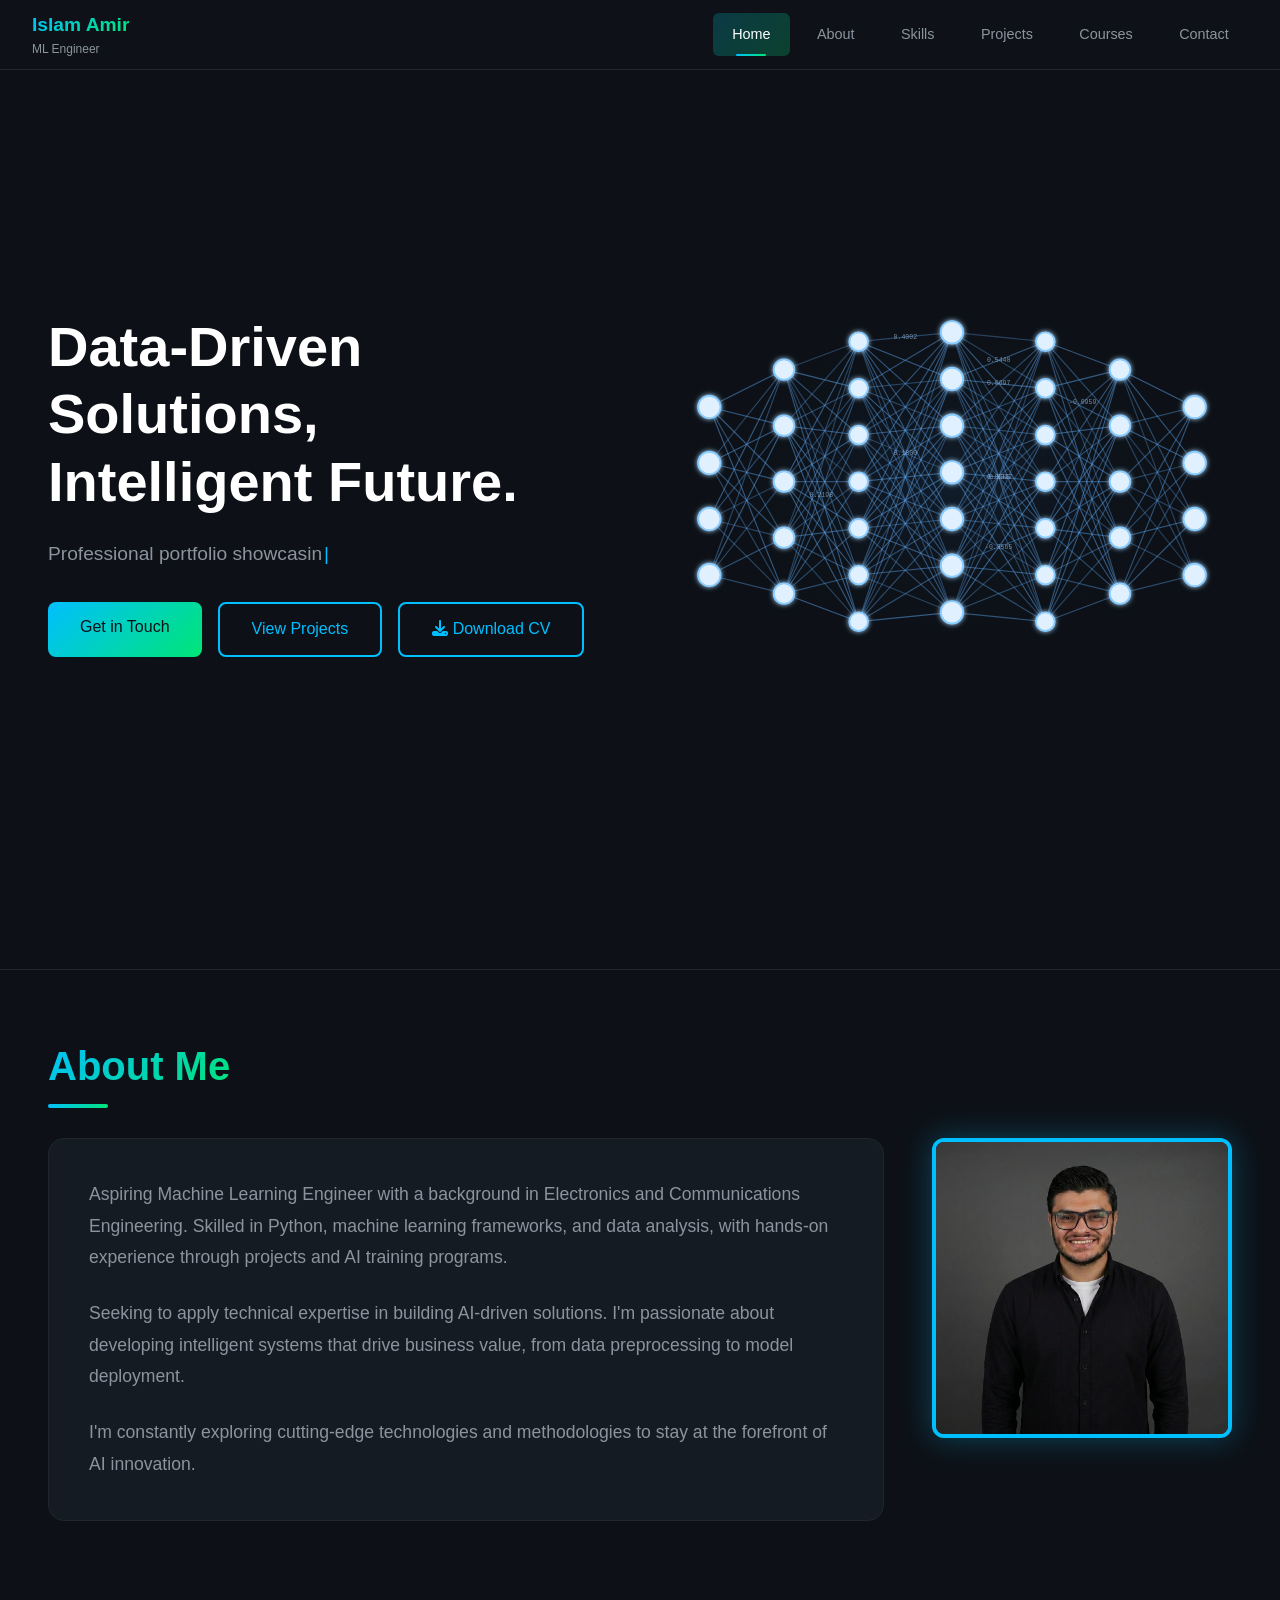
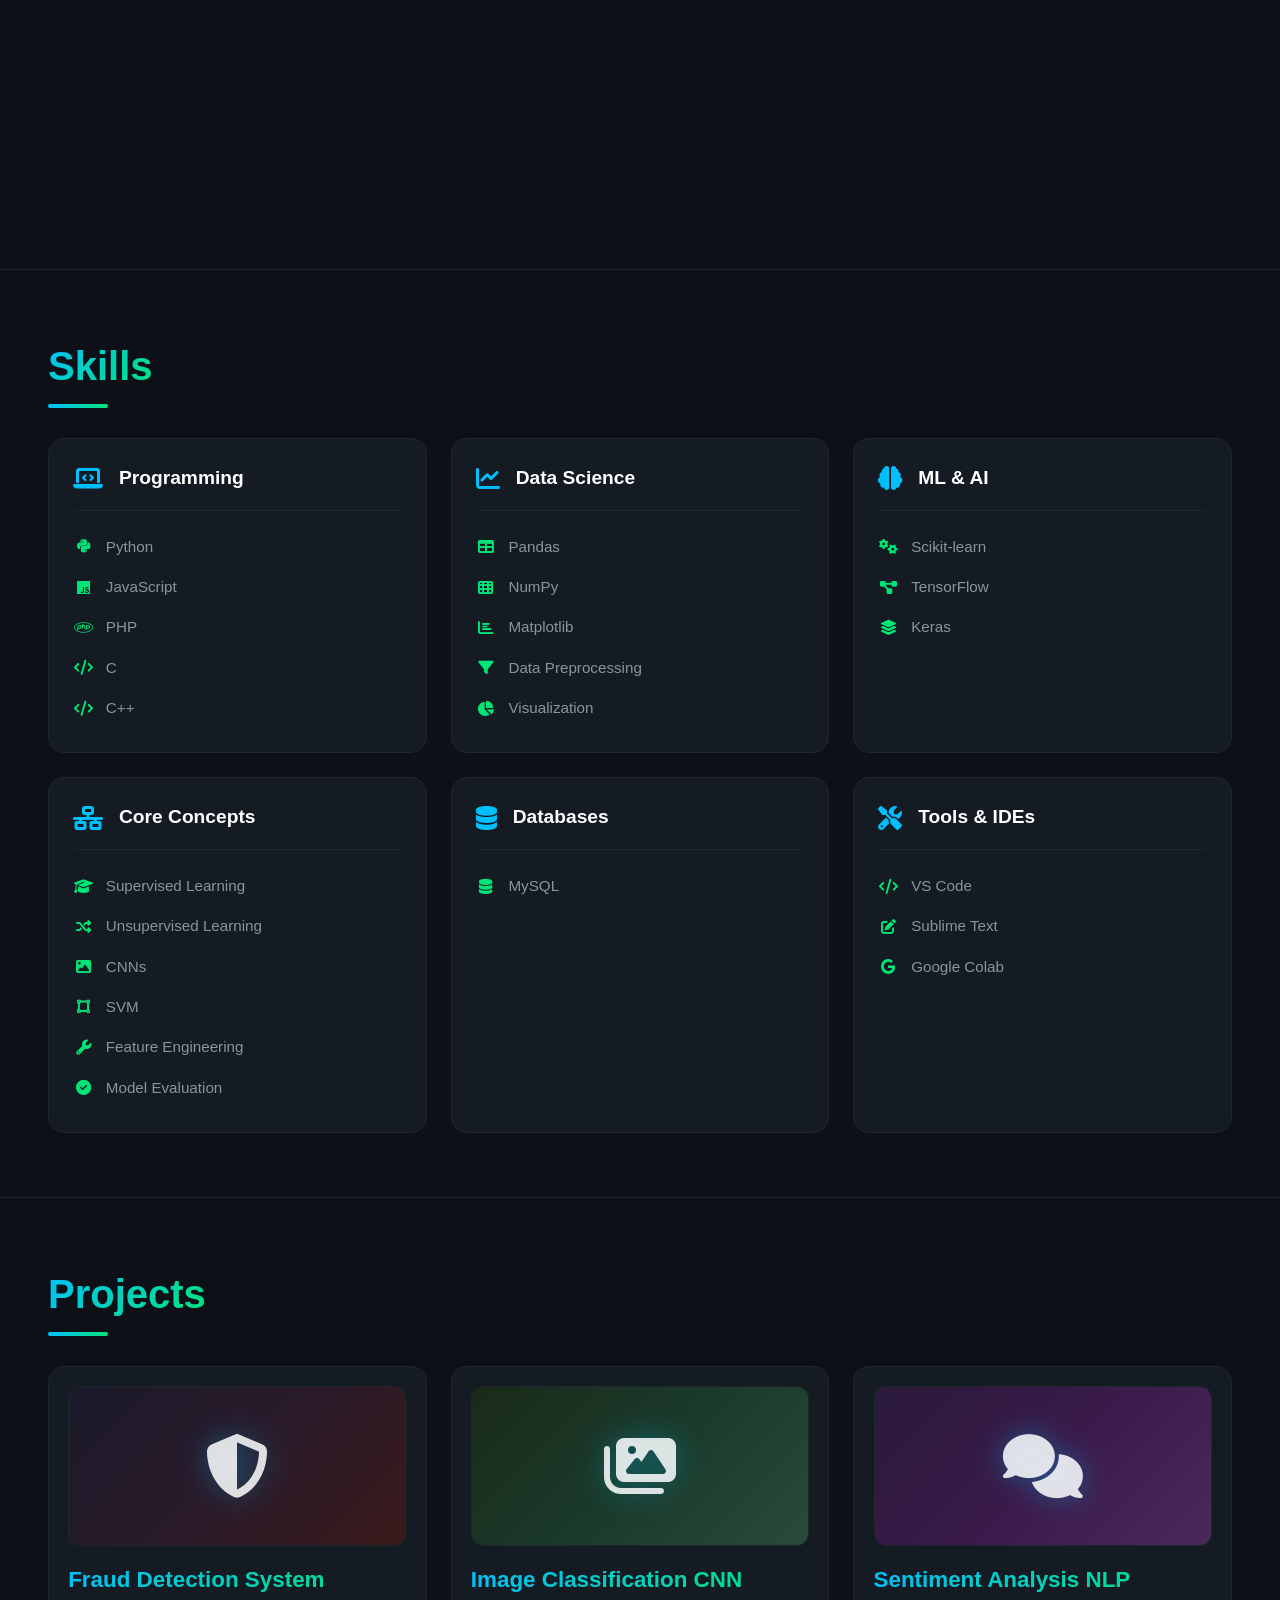
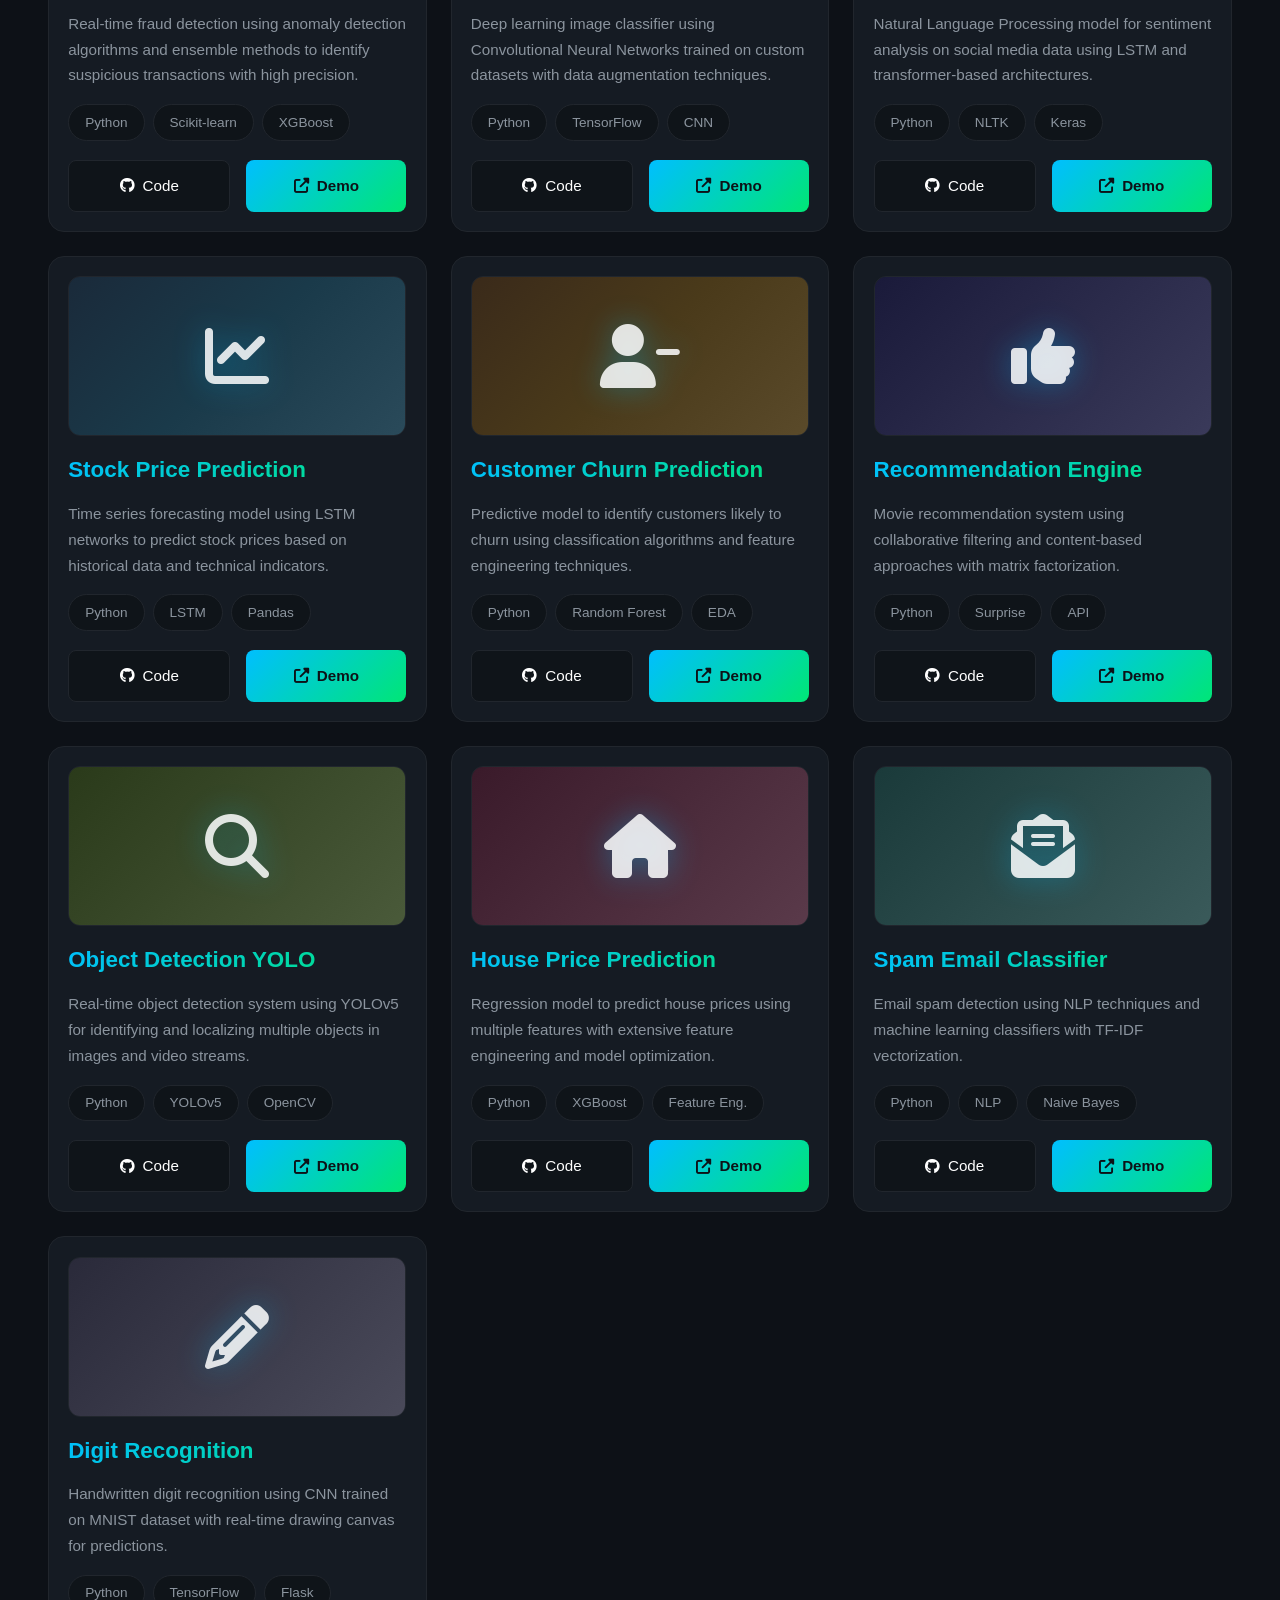
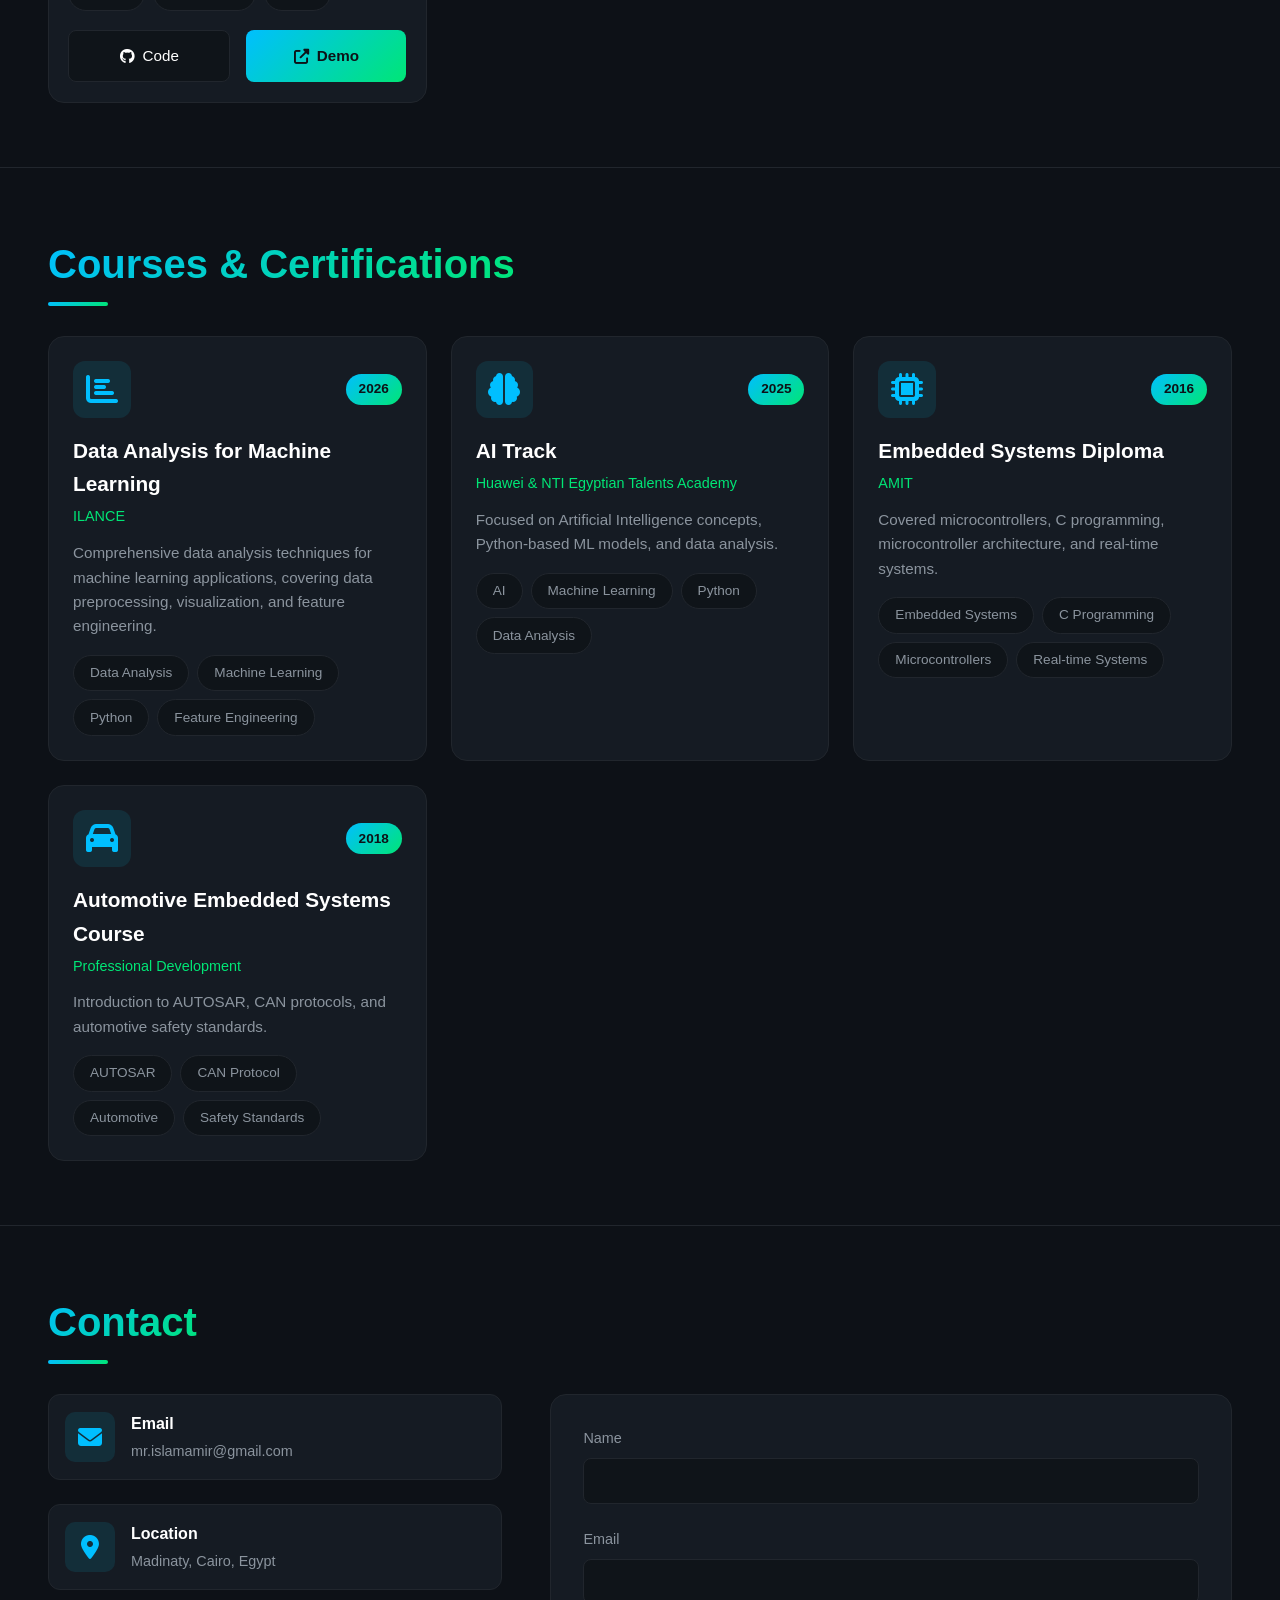
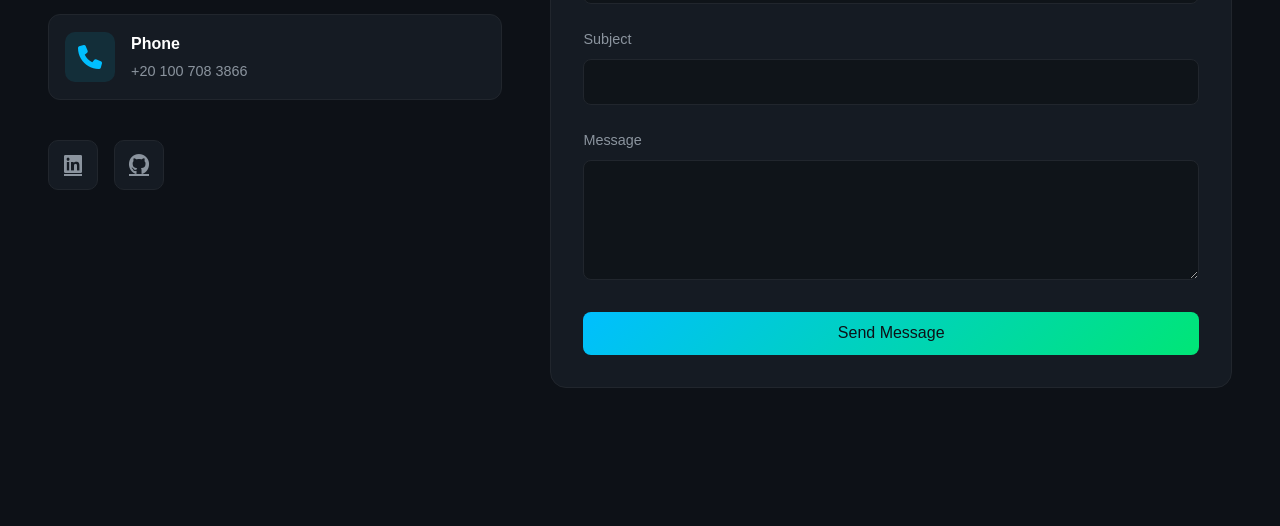
==== index.html @ 65d351fb "Add files via upload" ====
<!DOCTYPE html>
<html lang="en">
<head>
    <meta charset="UTF-8">
    <meta name="viewport" content="width=device-width, initial-scale=1.0">
    <title>Islam Amir - Machine Learning Engineer</title>
    <link rel="stylesheet" href="css/styles.css">
    <link rel="stylesheet" href="https://cdnjs.cloudflare.com/ajax/libs/font-awesome/6.4.0/css/all.min.css">
</head>
<body>
    <!-- Header -->
    <header class="header">
        <div class="header-container">
            <div class="logo">
                <div class="logo-text">
                    <h1 class="logo-name">Islam Amir</h1>
                    <p class="logo-title">ML Engineer</p>
                </div>
            </div>
            
            <nav class="nav">
                <a href="#home" class="nav-link active" data-section="home">Home</a>
                <a href="#about" class="nav-link" data-section="about">About</a>
                <a href="#skills" class="nav-link" data-section="skills">Skills</a>
                <a href="#projects" class="nav-link" data-section="projects">Projects</a>
                <a href="#courses" class="nav-link" data-section="courses">Courses</a>
                <a href="#contact" class="nav-link" data-section="contact">Contact</a>
            </nav>
            
            <button class="menu-toggle" aria-label="Toggle menu">
                <i class="fas fa-bars"></i>
            </button>
        </div>
    </header>

    <!-- Main Content -->
    <main class="main-content">
        <!-- Home Section -->
        <section id="home" class="section active">
            <div class="home-content">
                <div class="home-text">
                    <h1 class="hero-title">Data-Driven Solutions,<br>Intelligent Future.</h1>
                    <p class="hero-subtitle"></p>
                    <div class="hero-buttons">
                        <a href="#contact" class="btn btn-primary">Get in Touch</a>
                        <a href="#projects" class="btn btn-secondary">View Projects</a>
                        <a href="assets/cv.pdf" class="btn btn-secondary" download><i class="fas fa-download"></i> Download CV</a>
                    </div>
                </div>
                <div class="home-visual">
                    <div class="neural-network brain-network">
                        <svg viewBox="0 0 600 400" class="network-svg" id="brainNetwork">
                            <defs>
                                <!-- Glow filters -->
                                <filter id="glowCyan" x="-50%" y="-50%" width="200%" height="200%">
                                    <feGaussianBlur stdDeviation="3" result="coloredBlur"/>
                                    <feMerge>
                                        <feMergeNode in="coloredBlur"/>
                                        <feMergeNode in="SourceGraphic"/>
                                    </feMerge>
                                </filter>
                                <filter id="glowOrange" x="-50%" y="-50%" width="200%" height="200%">
                                    <feGaussianBlur stdDeviation="2" result="coloredBlur"/>
                                    <feMerge>
                                        <feMergeNode in="coloredBlur"/>
                                        <feMergeNode in="SourceGraphic"/>
                                    </feMerge>
                                </filter>
                                <!-- Radial gradient for background effect -->
                                <radialGradient id="bgGlow" cx="50%" cy="50%" r="50%">
                                    <stop offset="0%" style="stop-color:#1a3a5c;stop-opacity:0.3" />
                                    <stop offset="100%" style="stop-color:#0d1117;stop-opacity:0" />
                                </radialGradient>
                            </defs>
                            
                            <!-- Background glow -->
                            <ellipse cx="300" cy="200" rx="280" ry="180" fill="url(#bgGlow)" class="bg-glow"/>
                            
                            <!-- Connections container (drawn first, behind nodes) -->
                            <g class="connections"></g>
                            
                            <!-- Weight labels container -->
                            <g class="weight-labels"></g>
                            
                            <!-- Brain-like neural network - 7 layers arranged in elliptical pattern -->
                            <!-- Layer 1 - Input (left edge) - 4 nodes -->
                            <g class="layer layer-1">
                                <circle cx="40" cy="120" r="12" />
                                <circle cx="40" cy="180" r="12" />
                                <circle cx="40" cy="240" r="12" />
                                <circle cx="40" cy="300" r="12" />
                            </g>
                            
                            <!-- Layer 2 - 6 nodes -->
                            <g class="layer layer-2">
                                <circle cx="120" cy="80" r="11" />
                                <circle cx="120" cy="140" r="11" />
                                <circle cx="120" cy="200" r="11" />
                                <circle cx="120" cy="260" r="11" />
                                <circle cx="120" cy="320" r="11" />
                            </g>
                            
                            <!-- Layer 3 - 7 nodes (expanding) -->
                            <g class="layer layer-3">
                                <circle cx="200" cy="50" r="10" />
                                <circle cx="200" cy="100" r="10" />
                                <circle cx="200" cy="150" r="10" />
                                <circle cx="200" cy="200" r="10" />
                                <circle cx="200" cy="250" r="10" />
                                <circle cx="200" cy="300" r="10" />
                                <circle cx="200" cy="350" r="10" />
                            </g>
                            
                            <!-- Layer 4 - Center (widest) - 8 nodes -->
                            <g class="layer layer-4">
                                <circle cx="300" cy="40" r="12" />
                                <circle cx="300" cy="90" r="12" />
                                <circle cx="300" cy="140" r="12" />
                                <circle cx="300" cy="190" r="12" />
                                <circle cx="300" cy="240" r="12" />
                                <circle cx="300" cy="290" r="12" />
                                <circle cx="300" cy="340" r="12" />
                            </g>
                            
                            <!-- Layer 5 - 7 nodes (contracting) -->
                            <g class="layer layer-5">
                                <circle cx="400" cy="50" r="10" />
                                <circle cx="400" cy="100" r="10" />
                                <circle cx="400" cy="150" r="10" />
                                <circle cx="400" cy="200" r="10" />
                                <circle cx="400" cy="250" r="10" />
                                <circle cx="400" cy="300" r="10" />
                                <circle cx="400" cy="350" r="10" />
                            </g>
                            
                            <!-- Layer 6 - 5 nodes -->
                            <g class="layer layer-6">
                                <circle cx="480" cy="80" r="11" />
                                <circle cx="480" cy="140" r="11" />
                                <circle cx="480" cy="200" r="11" />
                                <circle cx="480" cy="260" r="11" />
                                <circle cx="480" cy="320" r="11" />
                            </g>
                            
                            <!-- Layer 7 - Output (right edge) - 4 nodes -->
                            <g class="layer layer-7">
                                <circle cx="560" cy="120" r="12" />
                                <circle cx="560" cy="180" r="12" />
                                <circle cx="560" cy="240" r="12" />
                                <circle cx="560" cy="300" r="12" />
                            </g>
                            
                            <!-- Data flow particles container -->
                            <g class="particles"></g>
                        </svg>
                    </div>
                </div>
            </div>
        </section>

        <!-- About Section -->
        <section id="about" class="section">
            <h2 class="section-title">About Me</h2>
            <div class="about-container">
                <div class="about-card">
                    <p>Aspiring Machine Learning Engineer with a background in Electronics and Communications Engineering. Skilled in Python, machine learning frameworks, and data analysis, with hands-on experience through projects and AI training programs.</p>
                    <p>Seeking to apply technical expertise in building AI-driven solutions. I'm passionate about developing intelligent systems that drive business value, from data preprocessing to model deployment.</p>
                    <p>I'm constantly exploring cutting-edge technologies and methodologies to stay at the forefront of AI innovation.</p>
                </div>
                <div class="about-image-frame">
                    <img src="assets/profile.jpg" alt="Islam Amir Mohamed Ali">
                </div>
            </div>
        </section>

        <!-- Skills Section -->
        <section id="skills" class="section">
            <h2 class="section-title">Skills</h2>
            <div class="skills-grid">
                <div class="skill-card">
                    <div class="skill-header">
                        <i class="fas fa-laptop-code skill-icon"></i>
                        <h3>Programming</h3>
                    </div>
                    <ul class="skill-list">
                        <li><i class="fab fa-python"></i> Python</li>
                        <li><i class="fab fa-js"></i> JavaScript</li>
                        <li><i class="fab fa-php"></i> PHP</li>
                        <li><i class="fas fa-code"></i> C</li>
                        <li><i class="fas fa-code"></i> C++</li>
                    </ul>
                </div>
                
                <div class="skill-card">
                    <div class="skill-header">
                        <i class="fas fa-chart-line skill-icon"></i>
                        <h3>Data Science</h3>
                    </div>
                    <ul class="skill-list">
                        <li><i class="fas fa-table"></i> Pandas</li>
                        <li><i class="fas fa-th"></i> NumPy</li>
                        <li><i class="fas fa-chart-bar"></i> Matplotlib</li>
                        <li><i class="fas fa-filter"></i> Data Preprocessing</li>
                        <li><i class="fas fa-chart-pie"></i> Visualization</li>
                    </ul>
                </div>
                
                <div class="skill-card">
                    <div class="skill-header">
                        <i class="fas fa-brain skill-icon"></i>
                        <h3>ML & AI</h3>
                    </div>
                    <ul class="skill-list">
                        <li><i class="fas fa-cogs"></i> Scikit-learn</li>
                        <li><i class="fas fa-project-diagram"></i> TensorFlow</li>
                        <li><i class="fas fa-layer-group"></i> Keras</li>
                    </ul>
                </div>
                
                <div class="skill-card">
                    <div class="skill-header">
                        <i class="fas fa-network-wired skill-icon"></i>
                        <h3>Core Concepts</h3>
                    </div>
                    <ul class="skill-list">
                        <li><i class="fas fa-graduation-cap"></i> Supervised Learning</li>
                        <li><i class="fas fa-random"></i> Unsupervised Learning</li>
                        <li><i class="fas fa-image"></i> CNNs</li>
                        <li><i class="fas fa-vector-square"></i> SVM</li>
                        <li><i class="fas fa-wrench"></i> Feature Engineering</li>
                        <li><i class="fas fa-check-circle"></i> Model Evaluation</li>
                    </ul>
                </div>
                
                <div class="skill-card">
                    <div class="skill-header">
                        <i class="fas fa-database skill-icon"></i>
                        <h3>Databases</h3>
                    </div>
                    <ul class="skill-list">
                        <li><i class="fas fa-database"></i> MySQL</li>
                    </ul>
                </div>
                
                <div class="skill-card">
                    <div class="skill-header">
                        <i class="fas fa-tools skill-icon"></i>
                        <h3>Tools & IDEs</h3>
                    </div>
                    <ul class="skill-list">
                        <li><i class="fas fa-code"></i> VS Code</li>
                        <li><i class="fas fa-edit"></i> Sublime Text</li>
                        <li><i class="fab fa-google"></i> Google Colab</li>
                    </ul>
                </div>
            </div>
        </section>

        <!-- Projects Section -->
        <section id="projects" class="section">
            <h2 class="section-title">Projects</h2>
            <div class="projects-grid">
                <!-- Project 1: Fraud Detection -->
                <div class="project-card">
                    <div class="project-thumbnail">
                        <div class="thumbnail-placeholder fraud-detection">
                            <i class="fas fa-shield-alt project-icon"></i>
                        </div>
                    </div>
                    <h3 class="project-title">Fraud Detection System</h3>
                    <p class="project-description">Real-time fraud detection using anomaly detection algorithms and ensemble methods to identify suspicious transactions with high precision.</p>
                    <div class="project-tags">
                        <span class="tag">Python</span>
                        <span class="tag">Scikit-learn</span>
                        <span class="tag">XGBoost</span>
                    </div>
                    <div class="project-links">
                        <a href="#" class="btn-code"><i class="fab fa-github"></i> Code</a>
                        <a href="#" class="btn-demo"><i class="fas fa-external-link-alt"></i> Demo</a>
                    </div>
                </div>
                
                <!-- Project 2: Image Classification -->
                <div class="project-card">
                    <div class="project-thumbnail">
                        <div class="thumbnail-placeholder image-class">
                            <i class="fas fa-images project-icon"></i>
                        </div>
                    </div>
                    <h3 class="project-title">Image Classification CNN</h3>
                    <p class="project-description">Deep learning image classifier using Convolutional Neural Networks trained on custom datasets with data augmentation techniques.</p>
                    <div class="project-tags">
                        <span class="tag">Python</span>
                        <span class="tag">TensorFlow</span>
                        <span class="tag">CNN</span>
                    </div>
                    <div class="project-links">
                        <a href="#" class="btn-code"><i class="fab fa-github"></i> Code</a>
                        <a href="#" class="btn-demo"><i class="fas fa-external-link-alt"></i> Demo</a>
                    </div>
                </div>
                
                <!-- Project 3: Sentiment Analysis -->
                <div class="project-card">
                    <div class="project-thumbnail">
                        <div class="thumbnail-placeholder sentiment">
                            <i class="fas fa-comments project-icon"></i>
                        </div>
                    </div>
                    <h3 class="project-title">Sentiment Analysis NLP</h3>
                    <p class="project-description">Natural Language Processing model for sentiment analysis on social media data using LSTM and transformer-based architectures.</p>
                    <div class="project-tags">
                        <span class="tag">Python</span>
                        <span class="tag">NLTK</span>
                        <span class="tag">Keras</span>
                    </div>
                    <div class="project-links">
                        <a href="#" class="btn-code"><i class="fab fa-github"></i> Code</a>
                        <a href="#" class="btn-demo"><i class="fas fa-external-link-alt"></i> Demo</a>
                    </div>
                </div>
                
                <!-- Project 4: Stock Price Prediction -->
                <div class="project-card">
                    <div class="project-thumbnail">
                        <div class="thumbnail-placeholder stock">
                            <i class="fas fa-chart-line project-icon"></i>
                        </div>
                    </div>
                    <h3 class="project-title">Stock Price Prediction</h3>
                    <p class="project-description">Time series forecasting model using LSTM networks to predict stock prices based on historical data and technical indicators.</p>
                    <div class="project-tags">
                        <span class="tag">Python</span>
                        <span class="tag">LSTM</span>
                        <span class="tag">Pandas</span>
                    </div>
                    <div class="project-links">
                        <a href="#" class="btn-code"><i class="fab fa-github"></i> Code</a>
                        <a href="#" class="btn-demo"><i class="fas fa-external-link-alt"></i> Demo</a>
                    </div>
                </div>
                
                <!-- Project 5: Customer Churn -->
                <div class="project-card">
                    <div class="project-thumbnail">
                        <div class="thumbnail-placeholder churn">
                            <i class="fas fa-user-minus project-icon"></i>
                        </div>
                    </div>
                    <h3 class="project-title">Customer Churn Prediction</h3>
                    <p class="project-description">Predictive model to identify customers likely to churn using classification algorithms and feature engineering techniques.</p>
                    <div class="project-tags">
                        <span class="tag">Python</span>
                        <span class="tag">Random Forest</span>
                        <span class="tag">EDA</span>
                    </div>
                    <div class="project-links">
                        <a href="#" class="btn-code"><i class="fab fa-github"></i> Code</a>
                        <a href="#" class="btn-demo"><i class="fas fa-external-link-alt"></i> Demo</a>
                    </div>
                </div>
                
                <!-- Project 6: Recommendation Engine -->
                <div class="project-card">
                    <div class="project-thumbnail">
                        <div class="thumbnail-placeholder recommendation">
                            <i class="fas fa-thumbs-up project-icon"></i>
                        </div>
                    </div>
                    <h3 class="project-title">Recommendation Engine</h3>
                    <p class="project-description">Movie recommendation system using collaborative filtering and content-based approaches with matrix factorization.</p>
                    <div class="project-tags">
                        <span class="tag">Python</span>
                        <span class="tag">Surprise</span>
                        <span class="tag">API</span>
                    </div>
                    <div class="project-links">
                        <a href="#" class="btn-code"><i class="fab fa-github"></i> Code</a>
                        <a href="#" class="btn-demo"><i class="fas fa-external-link-alt"></i> Demo</a>
                    </div>
                </div>
                
                <!-- Project 7: Object Detection -->
                <div class="project-card">
                    <div class="project-thumbnail">
                        <div class="thumbnail-placeholder object-detect">
                            <i class="fas fa-search project-icon"></i>
                        </div>
                    </div>
                    <h3 class="project-title">Object Detection YOLO</h3>
                    <p class="project-description">Real-time object detection system using YOLOv5 for identifying and localizing multiple objects in images and video streams.</p>
                    <div class="project-tags">
                        <span class="tag">Python</span>
                        <span class="tag">YOLOv5</span>
                        <span class="tag">OpenCV</span>
                    </div>
                    <div class="project-links">
                        <a href="#" class="btn-code"><i class="fab fa-github"></i> Code</a>
                        <a href="#" class="btn-demo"><i class="fas fa-external-link-alt"></i> Demo</a>
                    </div>
                </div>
                
                <!-- Project 8: House Price Prediction -->
                <div class="project-card">
                    <div class="project-thumbnail">
                        <div class="thumbnail-placeholder house">
                            <i class="fas fa-home project-icon"></i>
                        </div>
                    </div>
                    <h3 class="project-title">House Price Prediction</h3>
                    <p class="project-description">Regression model to predict house prices using multiple features with extensive feature engineering and model optimization.</p>
                    <div class="project-tags">
                        <span class="tag">Python</span>
                        <span class="tag">XGBoost</span>
                        <span class="tag">Feature Eng.</span>
                    </div>
                    <div class="project-links">
                        <a href="#" class="btn-code"><i class="fab fa-github"></i> Code</a>
                        <a href="#" class="btn-demo"><i class="fas fa-external-link-alt"></i> Demo</a>
                    </div>
                </div>
                
                <!-- Project 9: Spam Detection -->
                <div class="project-card">
                    <div class="project-thumbnail">
                        <div class="thumbnail-placeholder spam">
                            <i class="fas fa-envelope-open-text project-icon"></i>
                        </div>
                    </div>
                    <h3 class="project-title">Spam Email Classifier</h3>
                    <p class="project-description">Email spam detection using NLP techniques and machine learning classifiers with TF-IDF vectorization.</p>
                    <div class="project-tags">
                        <span class="tag">Python</span>
                        <span class="tag">NLP</span>
                        <span class="tag">Naive Bayes</span>
                    </div>
                    <div class="project-links">
                        <a href="#" class="btn-code"><i class="fab fa-github"></i> Code</a>
                        <a href="#" class="btn-demo"><i class="fas fa-external-link-alt"></i> Demo</a>
                    </div>
                </div>
                
                <!-- Project 10: Handwritten Digit Recognition -->
                <div class="project-card">
                    <div class="project-thumbnail">
                        <div class="thumbnail-placeholder digits">
                            <i class="fas fa-pencil-alt project-icon"></i>
                        </div>
                    </div>
                    <h3 class="project-title">Digit Recognition</h3>
                    <p class="project-description">Handwritten digit recognition using CNN trained on MNIST dataset with real-time drawing canvas for predictions.</p>
                    <div class="project-tags">
                        <span class="tag">Python</span>
                        <span class="tag">TensorFlow</span>
                        <span class="tag">Flask</span>
                    </div>
                    <div class="project-links">
                        <a href="#" class="btn-code"><i class="fab fa-github"></i> Code</a>
                        <a href="#" class="btn-demo"><i class="fas fa-external-link-alt"></i> Demo</a>
                    </div>
                </div>
            </div>
        </section>

        <!-- Courses Section -->
        <section id="courses" class="section">
            <h2 class="section-title">Courses & Certifications</h2>
            <div class="courses-grid">
                <div class="course-card">
                    <div class="course-header">
                        <i class="fas fa-chart-bar course-icon"></i>
                        <span class="course-year">2026</span>
                    </div>
                    <h3 class="course-title">Data Analysis for Machine Learning</h3>
                    <p class="course-org">ILANCE</p>
                    <p class="course-description">Comprehensive data analysis techniques for machine learning applications, covering data preprocessing, visualization, and feature engineering.</p>
                    <div class="course-tags">
                        <span class="tag">Data Analysis</span>
                        <span class="tag">Machine Learning</span>
                        <span class="tag">Python</span>
                        <span class="tag">Feature Engineering</span>
                    </div>
                </div>
                
                <div class="course-card">
                    <div class="course-header">
                        <i class="fas fa-brain course-icon"></i>
                        <span class="course-year">2025</span>
                    </div>
                    <h3 class="course-title">AI Track</h3>
                    <p class="course-org">Huawei & NTI Egyptian Talents Academy</p>
                    <p class="course-description">Focused on Artificial Intelligence concepts, Python-based ML models, and data analysis.</p>
                    <div class="course-tags">
                        <span class="tag">AI</span>
                        <span class="tag">Machine Learning</span>
                        <span class="tag">Python</span>
                        <span class="tag">Data Analysis</span>
                    </div>
                </div>
                
                <div class="course-card">
                    <div class="course-header">
                        <i class="fas fa-microchip course-icon"></i>
                        <span class="course-year">2016</span>
                    </div>
                    <h3 class="course-title">Embedded Systems Diploma</h3>
                    <p class="course-org">AMIT</p>
                    <p class="course-description">Covered microcontrollers, C programming, microcontroller architecture, and real-time systems.</p>
                    <div class="course-tags">
                        <span class="tag">Embedded Systems</span>
                        <span class="tag">C Programming</span>
                        <span class="tag">Microcontrollers</span>
                        <span class="tag">Real-time Systems</span>
                    </div>
                </div>
                
                <div class="course-card">
                    <div class="course-header">
                        <i class="fas fa-car course-icon"></i>
                        <span class="course-year">2018</span>
                    </div>
                    <h3 class="course-title">Automotive Embedded Systems Course</h3>
                    <p class="course-org">Professional Development</p>
                    <p class="course-description">Introduction to AUTOSAR, CAN protocols, and automotive safety standards.</p>
                    <div class="course-tags">
                        <span class="tag">AUTOSAR</span>
                        <span class="tag">CAN Protocol</span>
                        <span class="tag">Automotive</span>
                        <span class="tag">Safety Standards</span>
                    </div>
                </div>
            </div>
        </section>

        <!-- Contact Section -->
        <section id="contact" class="section">
            <h2 class="section-title">Contact</h2>
            <div class="contact-container">
                <div class="contact-info">
                    <div class="contact-item">
                        <i class="fas fa-envelope"></i>
                        <div>
                            <h4>Email</h4>
                            <p>mr.islamamir@gmail.com</p>
                        </div>
                    </div>
                    <div class="contact-item">
                        <i class="fas fa-map-marker-alt"></i>
                        <div>
                            <h4>Location</h4>
                            <p>Madinaty, Cairo, Egypt</p>
                        </div>
                    </div>
                    <div class="contact-item">
                        <i class="fas fa-phone"></i>
                        <div>
                            <h4>Phone</h4>
                            <p>+20 100 708 3866</p>
                        </div>
                    </div>
                    <div class="social-links">
                        <a href="https://www.linkedin.com/in/islamamir10" target="_blank" class="social-link"><i class="fab fa-linkedin"></i></a>
                        <a href="#" class="social-link"><i class="fab fa-github"></i></a>
                    </div>
                </div>
                
                <form class="contact-form">
                    <div class="form-group">
                        <label for="name">Name</label>
                        <input type="text" id="name" name="name" required>
                    </div>
                    <div class="form-group">
                        <label for="email">Email</label>
                        <input type="email" id="email" name="email" required>
                    </div>
                    <div class="form-group">
                        <label for="subject">Subject</label>
                        <input type="text" id="subject" name="subject" required>
                    </div>
                    <div class="form-group">
                        <label for="message">Message</label>
                        <textarea id="message" name="message" rows="5" required></textarea>
                    </div>
                    <button type="submit" class="btn btn-primary">Send Message</button>
                </form>
            </div>
        </section>
    </main>

    <script src="js/main.js"></script>
</body>
</html>
---- css/styles.css ----
/* ===== CSS Variables ===== */
:root {
    --bg-primary: #0d1117;
    --bg-secondary: #0f1419;
    --bg-card: #151b23;
    --bg-card-hover: #1c232d;
    --text-primary: #ffffff;
    --text-secondary: #8b949e;
    --accent-cyan: #00bfff;
    --accent-green: #00e676;
    --accent-gradient: linear-gradient(135deg, var(--accent-cyan), var(--accent-green));
    --border-color: #21262d;
    --header-height: 70px;
    --transition: all 0.3s ease;
    --glow-cyan: rgba(0, 191, 255, 0.4);
    --glow-green: rgba(0, 230, 118, 0.4);
}

/* ===== Reset & Base ===== */
* {
    margin: 0;
    padding: 0;
    box-sizing: border-box;
}

html {
    scroll-behavior: smooth;
}

body {
    font-family: 'Segoe UI', Tahoma, Geneva, Verdana, sans-serif;
    background-color: var(--bg-primary);
    color: var(--text-primary);
    line-height: 1.6;
    min-height: 100vh;
}

/* ===== Header ===== */
.header {
    position: fixed;
    top: 0;
    left: 0;
    right: 0;
    height: var(--header-height);
    background: var(--bg-secondary);
    border-bottom: 1px solid var(--border-color);
    z-index: 100;
    backdrop-filter: blur(10px);
    background: rgba(15, 20, 25, 0.95);
}

.header-container {
    max-width: 1400px;
    margin: 0 auto;
    height: 100%;
    display: flex;
    align-items: center;
    justify-content: space-between;
    padding: 0 2rem;
}

/* Logo Section */
.logo {
    display: flex;
    align-items: center;
    gap: 0.8rem;
}

.logo-image {
    width: 45px;
    height: 45px;
    border-radius: 50%;
    border: 2px solid var(--accent-cyan);
    overflow: hidden;
    background: var(--bg-card);
    box-shadow: 0 0 15px rgba(0, 191, 255, 0.3);
    transition: var(--transition);
}

.logo-image img {
    width: 100%;
    height: 100%;
    object-fit: cover;
    object-position: center top;
}

.logo-image:hover {
    box-shadow: 0 0 20px rgba(0, 191, 255, 0.5);
    transform: scale(1.05);
}

.logo-name {
    font-size: 1.2rem;
    background: var(--accent-gradient);
    -webkit-background-clip: text;
    -webkit-text-fill-color: transparent;
    background-clip: text;
    font-weight: 600;
}

.logo-title {
    color: var(--text-secondary);
    font-size: 0.75rem;
}

/* Navigation */
.nav {
    display: flex;
    align-items: center;
    gap: 0.5rem;
}

.nav-link {
    padding: 0.6rem 1.2rem;
    color: var(--text-secondary);
    text-decoration: none;
    border-radius: 6px;
    transition: var(--transition);
    font-size: 0.9rem;
    font-weight: 500;
    position: relative;
}

.nav-link:hover {
    color: var(--text-primary);
    background: rgba(0, 191, 255, 0.1);
}

.nav-link.active {
    color: var(--text-primary);
    background: linear-gradient(135deg, rgba(0, 217, 255, 0.2), rgba(0, 255, 136, 0.2));
}

.nav-link.active::after {
    content: '';
    position: absolute;
    bottom: 0;
    left: 50%;
    transform: translateX(-50%);
    width: 30px;
    height: 2px;
    background: var(--accent-gradient);
    border-radius: 2px;
}

/* Mobile Menu Toggle */
.menu-toggle {
    display: none;
    background: var(--bg-card);
    border: 1px solid var(--border-color);
    color: var(--text-primary);
    width: 40px;
    height: 40px;
    border-radius: 8px;
    cursor: pointer;
    font-size: 1.1rem;
    align-items: center;
    justify-content: center;
    transition: var(--transition);
}

.menu-toggle:hover {
    border-color: var(--accent-cyan);
    background: var(--bg-card-hover);
}

/* ===== Main Content ===== */
.main-content {
    margin-top: var(--header-height);
    background: var(--bg-primary);
    overflow-y: auto;
    scroll-behavior: smooth;
}

/* Sections - Scroll Layout */
.section {
    display: block;
    min-height: 100vh;
    padding: 4rem 3rem;
    max-width: 1400px;
    margin: 0 auto;
    opacity: 1;
    transform: translateY(0);
}

.section:not(:last-child) {
    border-bottom: 1px solid var(--border-color);
}

/* Remove old tab-based styles */
.section.active {
    display: block;
}

@keyframes fadeIn {
    from { opacity: 0; transform: translateY(20px); }
    to { opacity: 1; transform: translateY(0); }
}

.section-title {
    font-size: 2.5rem;
    background: var(--accent-gradient);
    -webkit-background-clip: text;
    -webkit-text-fill-color: transparent;
    background-clip: text;
    margin-bottom: 0.5rem;
    position: relative;
    display: inline-block;
}

.section-title::after {
    content: '';
    position: absolute;
    bottom: -10px;
    left: 0;
    width: 60px;
    height: 4px;
    background: var(--accent-gradient);
    border-radius: 2px;
}

/* ===== Home Section ===== */
.home-content {
    display: flex;
    align-items: center;
    justify-content: space-between;
    min-height: calc(100vh - var(--header-height) - 8rem);
    gap: 4rem;
}

.home-text {
    flex: 1;
}

.hero-title {
    font-size: 3.5rem;
    font-weight: 700;
    line-height: 1.2;
    margin-bottom: 1.5rem;
}

.hero-subtitle {
    font-size: 1.2rem;
    color: var(--text-secondary);
    margin-bottom: 2rem;
}

.hero-buttons {
    display: flex;
    gap: 1rem;
}

.btn {
    padding: 0.8rem 2rem;
    border-radius: 8px;
    font-size: 1rem;
    font-weight: 500;
    text-decoration: none;
    transition: var(--transition);
    cursor: pointer;
    border: none;
}

.btn-primary {
    background: var(--accent-gradient);
    color: var(--bg-primary);
}

.btn-primary:hover {
    transform: translateY(-2px);
    box-shadow: 0 10px 30px rgba(0, 217, 255, 0.3);
}

.btn-secondary {
    background: transparent;
    border: 2px solid var(--accent-cyan);
    color: var(--accent-cyan);
}

.btn-secondary:hover {
    background: rgba(0, 217, 255, 0.1);
    transform: translateY(-2px);
}

.home-visual {
    flex: 1;
    display: flex;
    justify-content: center;
    align-items: center;
}

/* Neural Network SVG - Brain Network */
.neural-network {
    width: 100%;
    max-width: 600px;
    position: relative;
}

.neural-network.brain-network {
    max-width: 650px;
}

.network-svg {
    width: 100%;
    height: auto;
    overflow: visible;
}

/* Background glow effect */
.network-svg .bg-glow {
    animation: bgPulse 4s ease-in-out infinite;
}

@keyframes bgPulse {
    0%, 100% { opacity: 0.3; }
    50% { opacity: 0.5; }
}

/* Node styling with white/light blue glow */
.network-svg circle {
    fill: #e0f0ff;
    stroke: #88ccff;
    stroke-width: 2;
    filter: url(#glowCyan);
    transition: all 0.3s ease;
}

.network-svg circle:hover {
    fill: #ffffff;
    filter: drop-shadow(0 0 20px #00bfff);
    transform: scale(1.2);
}

/* Layer-specific animations with staggered timing */
.network-svg .layer-1 circle { animation: brainNodeGlow 3s ease-in-out infinite; }
.network-svg .layer-2 circle { animation: brainNodeGlow 3s ease-in-out 0.2s infinite; }
.network-svg .layer-3 circle { animation: brainNodeGlow 3s ease-in-out 0.4s infinite; }
.network-svg .layer-4 circle { animation: brainNodeGlow 3s ease-in-out 0.6s infinite; }
.network-svg .layer-5 circle { animation: brainNodeGlow 3s ease-in-out 0.8s infinite; }
.network-svg .layer-6 circle { animation: brainNodeGlow 3s ease-in-out 1.0s infinite; }
.network-svg .layer-7 circle { animation: brainNodeGlow 3s ease-in-out 1.2s infinite; }

@keyframes brainNodeGlow {
    0%, 100% { 
        opacity: 0.8; 
        fill: #c0e0ff;
        filter: drop-shadow(0 0 8px rgba(0, 191, 255, 0.5));
    }
    50% { 
        opacity: 1; 
        fill: #ffffff;
        filter: drop-shadow(0 0 15px rgba(0, 191, 255, 0.8));
    }
}

/* Connection lines - blue and orange gradient effect */
.network-svg line.connection {
    stroke: #5599dd;
    stroke-width: 1.2;
    opacity: 0.45;
    transition: all 0.3s ease;
}

.network-svg line.connection.highlight-blue {
    stroke: #00bfff;
    stroke-width: 1.5;
    opacity: 0.7;
    filter: drop-shadow(0 0 4px #00bfff);
}

.network-svg line.connection.highlight-orange {
    stroke: #ff9933;
    stroke-width: 1.5;
    opacity: 0.8;
    filter: drop-shadow(0 0 4px #ff9933);
}

.network-svg line.connection.active {
    stroke: #66ccff;
    stroke-width: 2;
    opacity: 0.9;
    filter: drop-shadow(0 0 6px #00bfff);
}

/* Weight labels */
.network-svg .weight-label {
    font-size: 7px;
    font-family: 'Consolas', 'Monaco', monospace;
    fill: #88aacc;
    opacity: 0;
    transition: opacity 0.5s ease;
}

.network-svg .weight-label.visible {
    opacity: 0.8;
}

/* Particles */
.network-svg .particle {
    filter: drop-shadow(0 0 6px currentColor);
}

/* Data flow effect */
.network-svg .data-pulse {
    animation: dataPulse 1s ease-out forwards;
}

@keyframes dataPulse {
    0% { opacity: 1; r: 4; }
    100% { opacity: 0; r: 12; }
}

/* ===== About Section ===== */
.about-container {
    display: flex;
    align-items: flex-start;
    gap: 3rem;
    margin-top: 2rem;
}

.about-image-frame {
    flex-shrink: 0;
    width: 300px;
    height: 300px;
    border-radius: 12px;
    overflow: hidden;
    border: 4px solid var(--accent-cyan);
    box-shadow: 
        0 0 30px rgba(0, 191, 255, 0.3),
        inset 0 0 20px rgba(0, 0, 0, 0.3);
    position: relative;
    background: var(--bg-card);
    transition: var(--transition);
}

.about-image-frame::before {
    content: '';
    position: absolute;
    top: -4px;
    left: -4px;
    right: -4px;
    bottom: -4px;
    border-radius: 16px;
    background: var(--accent-gradient);
    z-index: -1;
    opacity: 0.5;
}

.about-image-frame img {
    width: 100%;
    height: 100%;
    object-fit: cover;
    object-position: center top;
    transition: var(--transition);
}

.about-image-frame:hover {
    box-shadow: 
        0 0 50px rgba(0, 191, 255, 0.5),
        inset 0 0 20px rgba(0, 0, 0, 0.3);
    transform: scale(1.02);
}

.about-image-frame:hover img {
    transform: scale(1.05);
}

.about-card {
    flex: 1;
    background: var(--bg-card);
    border: 1px solid var(--border-color);
    border-radius: 16px;
    padding: 2.5rem;
    transition: var(--transition);
}

.about-card:hover {
    border-color: var(--accent-cyan);
    box-shadow: 0 0 30px rgba(0, 217, 255, 0.1);
}

.about-card p {
    color: var(--text-secondary);
    font-size: 1.1rem;
    margin-bottom: 1.5rem;
    line-height: 1.8;
}

.about-card p:last-child {
    margin-bottom: 0;
}

/* ===== Skills Section ===== */
.skills-grid {
    display: grid;
    grid-template-columns: repeat(auto-fit, minmax(300px, 1fr));
    gap: 1.5rem;
    margin-top: 2rem;
}

.skill-card {
    background: var(--bg-card);
    border: 1px solid var(--border-color);
    border-radius: 16px;
    padding: 1.5rem;
    transition: var(--transition);
}

.skill-card:hover {
    border-color: var(--accent-cyan);
    transform: translateY(-5px);
    box-shadow: 0 10px 30px rgba(0, 217, 255, 0.1);
}

.skill-header {
    display: flex;
    align-items: center;
    gap: 1rem;
    margin-bottom: 1rem;
    padding-bottom: 1rem;
    border-bottom: 1px solid var(--border-color);
}

.skill-icon {
    font-size: 1.5rem;
    color: var(--accent-cyan);
}

.skill-header h3 {
    font-size: 1.2rem;
    color: var(--text-primary);
}

.skill-list {
    list-style: none;
}

.skill-list li {
    display: flex;
    align-items: center;
    gap: 0.8rem;
    padding: 0.5rem 0;
    color: var(--text-secondary);
    font-size: 0.95rem;
}

.skill-list li i {
    color: var(--accent-green);
    width: 20px;
    text-align: center;
}

/* ===== Projects Section ===== */
.projects-grid {
    display: grid;
    grid-template-columns: repeat(auto-fit, minmax(350px, 1fr));
    gap: 1.5rem;
    margin-top: 2rem;
}

.project-card {
    background: var(--bg-card);
    border: 1px solid var(--border-color);
    border-radius: 16px;
    padding: 1.2rem;
    transition: var(--transition);
    display: flex;
    flex-direction: column;
}

.project-card:hover {
    border-color: var(--accent-cyan);
    transform: translateY(-5px);
    box-shadow: 0 10px 30px rgba(0, 191, 255, 0.15);
}

/* Project Thumbnail */
.project-thumbnail {
    width: 100%;
    height: 160px;
    border-radius: 12px;
    overflow: hidden;
    margin-bottom: 1rem;
    border: 1px solid var(--border-color);
}

.thumbnail-placeholder {
    width: 100%;
    height: 100%;
    display: flex;
    align-items: center;
    justify-content: center;
    background: #1a1f2e;
}

/* Project Icon Styling */
.project-icon {
    font-size: 4rem;
    color: rgba(255, 255, 255, 0.85);
    filter: drop-shadow(0 0 15px rgba(0, 191, 255, 0.4));
    transition: var(--transition);
}

.project-card:hover .project-icon {
    transform: scale(1.1);
    filter: drop-shadow(0 0 25px rgba(0, 191, 255, 0.6));
}

/* Project Thumbnail Backgrounds */
.thumbnail-placeholder.fraud-detection {
    background: linear-gradient(135deg, #1a1a2a 0%, #2a1a2a 50%, #3a1a1a 100%);
}

.thumbnail-placeholder.image-class {
    background: linear-gradient(135deg, #1a2a1a 0%, #1a3a2a 50%, #2a4a3a 100%);
}

.thumbnail-placeholder.sentiment {
    background: linear-gradient(135deg, #2a1a3a 0%, #3a1a4a 50%, #4a2a5a 100%);
}

.thumbnail-placeholder.stock {
    background: linear-gradient(135deg, #1a2a3a 0%, #1a3a4a 50%, #2a4a5a 100%);
}

.thumbnail-placeholder.churn {
    background: linear-gradient(135deg, #3a2a1a 0%, #4a3a1a 50%, #5a4a2a 100%);
}

.thumbnail-placeholder.recommendation {
    background: linear-gradient(135deg, #1a1a3a 0%, #2a2a4a 50%, #3a3a5a 100%);
}

.thumbnail-placeholder.object-detect {
    background: linear-gradient(135deg, #2a3a1a 0%, #3a4a2a 50%, #4a5a3a 100%);
}

.thumbnail-placeholder.house {
    background: linear-gradient(135deg, #3a1a2a 0%, #4a2a3a 50%, #5a3a4a 100%);
}

.thumbnail-placeholder.spam {
    background: linear-gradient(135deg, #1a3a3a 0%, #2a4a4a 50%, #3a5a5a 100%);
}

.thumbnail-placeholder.digits {
    background: linear-gradient(135deg, #2a2a3a 0%, #3a3a4a 50%, #4a4a5a 100%);
}

.project-svg {
    width: 100%;
    height: 100%;
}

/* Project image for real images */
.project-thumbnail img {
    width: 100%;
    height: 100%;
    object-fit: cover;
    transition: transform 0.3s ease;
}

.project-card:hover .project-thumbnail img {
    transform: scale(1.05);
}

.project-title {
    font-size: 1.4rem;
    margin-bottom: 0.8rem;
    background: var(--accent-gradient);
    -webkit-background-clip: text;
    -webkit-text-fill-color: transparent;
    background-clip: text;
}

.project-description {
    color: var(--text-secondary);
    font-size: 0.95rem;
    margin-bottom: 1rem;
    line-height: 1.7;
    flex-grow: 1;
}

.project-tags {
    display: flex;
    flex-wrap: wrap;
    gap: 0.5rem;
    margin-bottom: 1.2rem;
}

.tag {
    background: var(--bg-secondary);
    color: var(--text-secondary);
    padding: 0.4rem 1rem;
    border-radius: 20px;
    font-size: 0.85rem;
    border: 1px solid var(--border-color);
    transition: var(--transition);
}

.tag:hover {
    border-color: var(--accent-cyan);
    color: var(--text-primary);
}

.project-links {
    display: flex;
    gap: 1rem;
    margin-top: auto;
}

.btn-code {
    flex: 1;
    display: flex;
    align-items: center;
    justify-content: center;
    gap: 0.5rem;
    padding: 0.8rem 1.2rem;
    background: var(--bg-secondary);
    border: 1px solid var(--border-color);
    border-radius: 8px;
    color: var(--text-primary);
    text-decoration: none;
    font-size: 0.95rem;
    font-weight: 500;
    transition: var(--transition);
}

.btn-code:hover {
    border-color: var(--accent-cyan);
    background: var(--bg-card-hover);
}

.btn-demo {
    flex: 1;
    display: flex;
    align-items: center;
    justify-content: center;
    gap: 0.5rem;
    padding: 0.8rem 1.2rem;
    background: var(--accent-gradient);
    border: none;
    border-radius: 8px;
    color: var(--bg-primary);
    text-decoration: none;
    font-size: 0.95rem;
    font-weight: 600;
    transition: var(--transition);
}

.btn-demo:hover {
    transform: translateY(-2px);
    box-shadow: 0 5px 20px var(--glow-cyan);
}

/* ===== Courses Section ===== */
.courses-grid {
    display: grid;
    grid-template-columns: repeat(auto-fit, minmax(350px, 1fr));
    gap: 1.5rem;
    margin-top: 2rem;
}

.course-card {
    background: var(--bg-card);
    border: 1px solid var(--border-color);
    border-radius: 16px;
    padding: 1.5rem;
    transition: var(--transition);
}

.course-card:hover {
    border-color: var(--accent-cyan);
    transform: translateY(-5px);
    box-shadow: 0 10px 30px rgba(0, 217, 255, 0.1);
}

.course-header {
    display: flex;
    justify-content: space-between;
    align-items: center;
    margin-bottom: 1rem;
}

.course-icon {
    font-size: 2rem;
    color: var(--accent-cyan);
    background: rgba(0, 217, 255, 0.1);
    padding: 0.8rem;
    border-radius: 12px;
}

.course-year {
    background: var(--accent-gradient);
    color: var(--bg-primary);
    padding: 0.3rem 0.8rem;
    border-radius: 20px;
    font-size: 0.85rem;
    font-weight: 600;
}

.course-title {
    font-size: 1.3rem;
    margin-bottom: 0.3rem;
}

.course-org {
    color: var(--accent-green);
    font-size: 0.9rem;
    margin-bottom: 0.8rem;
}

.course-description {
    color: var(--text-secondary);
    font-size: 0.95rem;
    margin-bottom: 1rem;
    line-height: 1.6;
}

.course-tags {
    display: flex;
    flex-wrap: wrap;
    gap: 0.5rem;
}

/* ===== Contact Section ===== */
.contact-container {
    display: grid;
    grid-template-columns: 1fr 1.5fr;
    gap: 3rem;
    margin-top: 2rem;
}

.contact-info {
    display: flex;
    flex-direction: column;
    gap: 1.5rem;
}

.contact-item {
    display: flex;
    align-items: center;
    gap: 1rem;
    padding: 1rem;
    background: var(--bg-card);
    border-radius: 12px;
    border: 1px solid var(--border-color);
    transition: var(--transition);
}

.contact-item:hover {
    border-color: var(--accent-cyan);
}

.contact-item i {
    font-size: 1.5rem;
    color: var(--accent-cyan);
    width: 50px;
    height: 50px;
    display: flex;
    align-items: center;
    justify-content: center;
    background: rgba(0, 217, 255, 0.1);
    border-radius: 10px;
}

.contact-item h4 {
    font-size: 1rem;
    margin-bottom: 0.2rem;
}

.contact-item p {
    color: var(--text-secondary);
    font-size: 0.9rem;
}

.social-links {
    display: flex;
    gap: 1rem;
    margin-top: 1rem;
}

.social-link {
    width: 50px;
    height: 50px;
    display: flex;
    align-items: center;
    justify-content: center;
    background: var(--bg-card);
    border: 1px solid var(--border-color);
    border-radius: 10px;
    color: var(--text-secondary);
    font-size: 1.3rem;
    transition: var(--transition);
}

.social-link:hover {
    border-color: var(--accent-cyan);
    color: var(--accent-cyan);
    transform: translateY(-3px);
}

/* Contact Form */
.contact-form {
    background: var(--bg-card);
    border: 1px solid var(--border-color);
    border-radius: 16px;
    padding: 2rem;
}

.form-group {
    margin-bottom: 1.5rem;
}

.form-group label {
    display: block;
    margin-bottom: 0.5rem;
    color: var(--text-secondary);
    font-size: 0.9rem;
}

.form-group input,
.form-group textarea {
    width: 100%;
    padding: 0.8rem 1rem;
    background: var(--bg-secondary);
    border: 1px solid var(--border-color);
    border-radius: 8px;
    color: var(--text-primary);
    font-size: 1rem;
    font-family: inherit;
    transition: var(--transition);
}

.form-group input:focus,
.form-group textarea:focus {
    outline: none;
    border-color: var(--accent-cyan);
    box-shadow: 0 0 10px rgba(0, 217, 255, 0.2);
}

.form-group textarea {
    resize: vertical;
    min-height: 120px;
}

.contact-form .btn {
    width: 100%;
}

/* ===== Responsive Design ===== */
@media (max-width: 1024px) {
    .home-content {
        flex-direction: column;
        text-align: center;
    }
    
    .hero-title {
        font-size: 2.5rem;
    }
    
    .hero-buttons {
        justify-content: center;
        flex-wrap: wrap;
    }
    
    .about-container {
        flex-direction: column;
        align-items: center;
        text-align: center;
    }
    
    .about-image-frame {
        width: 250px;
        height: 250px;
    }
    
    .contact-container {
        grid-template-columns: 1fr;
    }
    
    .nav-link {
        padding: 0.5rem 0.8rem;
        font-size: 0.85rem;
    }
}

@media (max-width: 768px) {
    .nav {
        position: fixed;
        top: var(--header-height);
        left: 0;
        right: 0;
        background: var(--bg-secondary);
        flex-direction: column;
        padding: 1rem;
        border-bottom: 1px solid var(--border-color);
        transform: translateY(-100%);
        opacity: 0;
        visibility: hidden;
        transition: var(--transition);
    }
    
    .nav.active {
        transform: translateY(0);
        opacity: 1;
        visibility: visible;
    }
    
    .nav-link {
        padding: 1rem;
        width: 100%;
        text-align: center;
        border-radius: 8px;
    }
    
    .nav-link.active::after {
        display: none;
    }
    
    .menu-toggle {
        display: flex;
    }
    
    .section {
        padding: 3rem 1.5rem;
    }
    
    .hero-title {
        font-size: 2rem;
    }
    
    .section-title {
        font-size: 2rem;
    }
    
    .skills-grid,
    .projects-grid,
    .courses-grid {
        grid-template-columns: 1fr;
    }
    
    .hero-buttons {
        flex-direction: column;
        align-items: center;
    }
    
    .hero-buttons .btn {
        width: 100%;
        max-width: 250px;
    }
}

/* Overlay */
.overlay {
    display: none;
    position: fixed;
    top: var(--header-height);
    left: 0;
    width: 100%;
    height: calc(100% - var(--header-height));
    background: rgba(0, 0, 0, 0.5);
    z-index: 50;
}

.overlay.active {
    display: block;
}

/* ===== Scrollbar ===== */
::-webkit-scrollbar {
    width: 8px;
}

::-webkit-scrollbar-track {
    background: var(--bg-secondary);
}

::-webkit-scrollbar-thumb {
    background: var(--border-color);
    border-radius: 4px;
}

::-webkit-scrollbar-thumb:hover {
    background: var(--accent-cyan);
}

/* ===== Selection ===== */
::selection {
    background: var(--accent-cyan);
    color: var(--bg-primary);
}
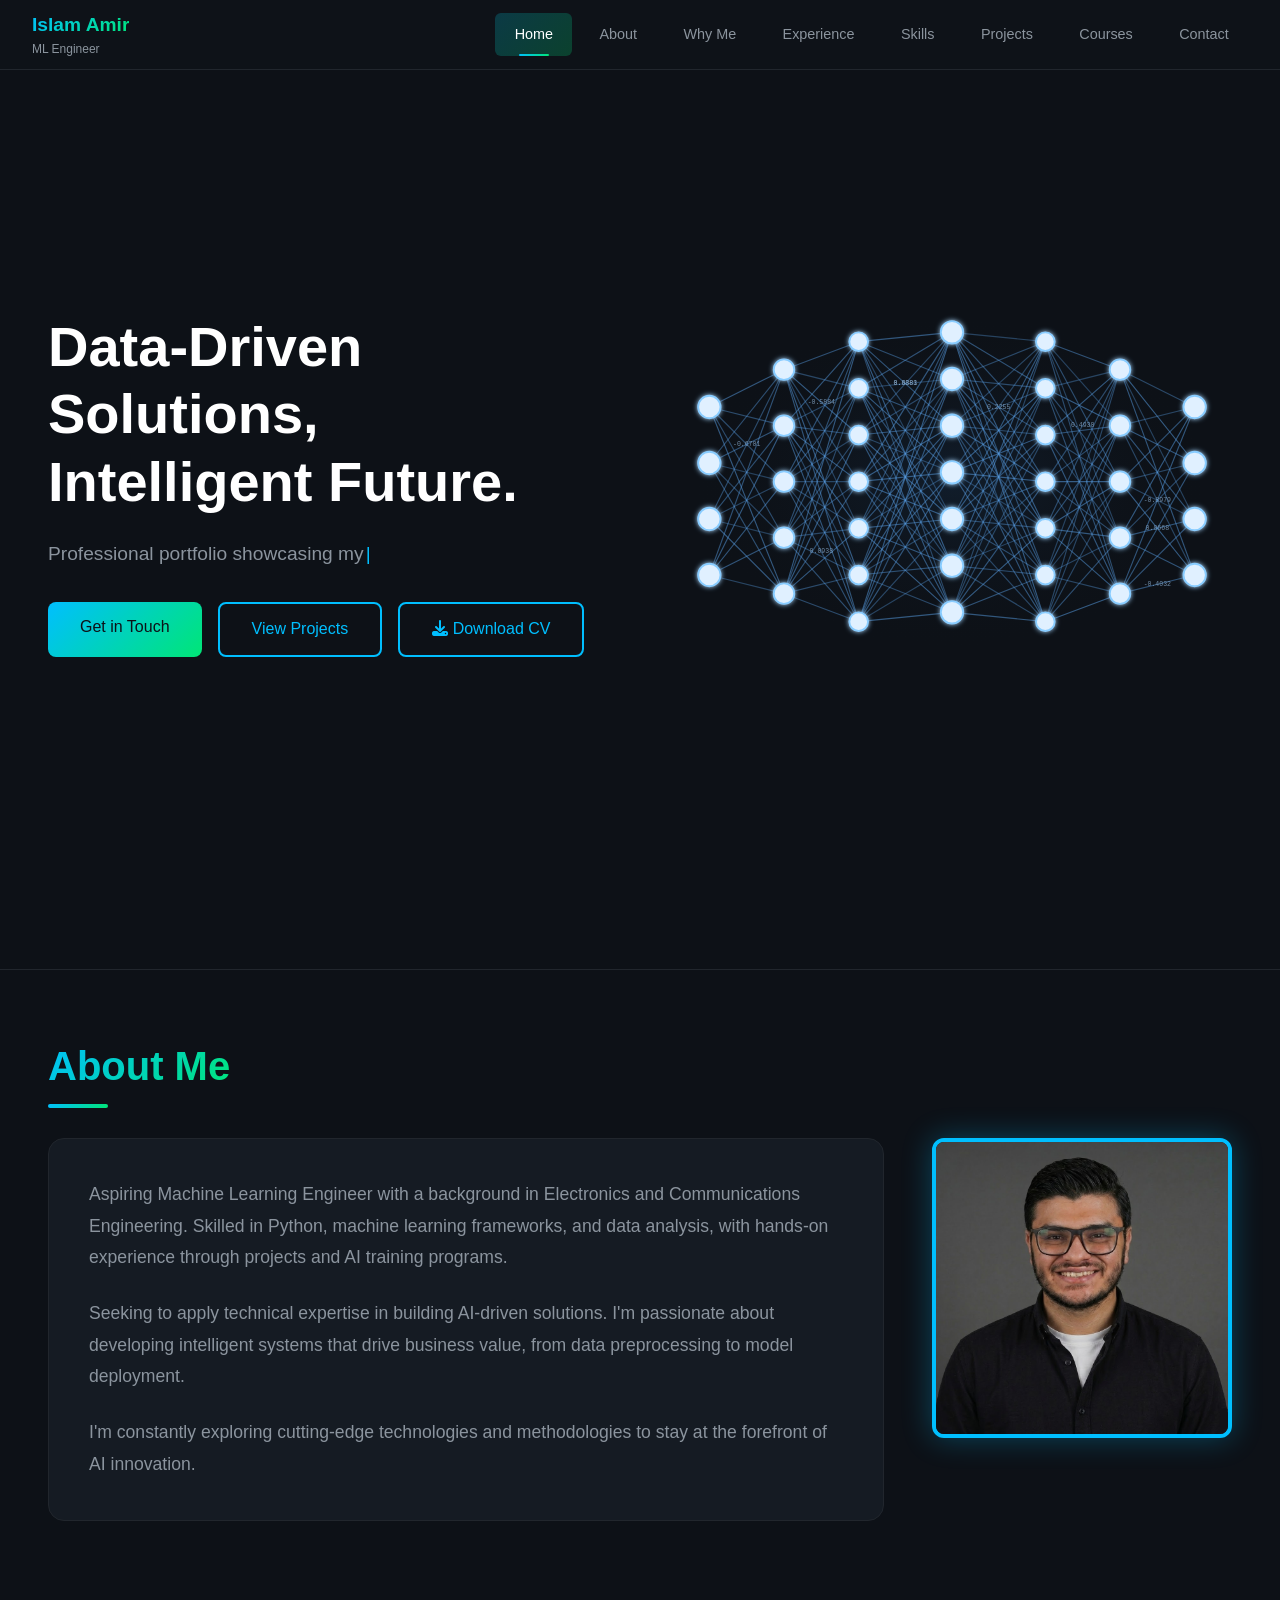
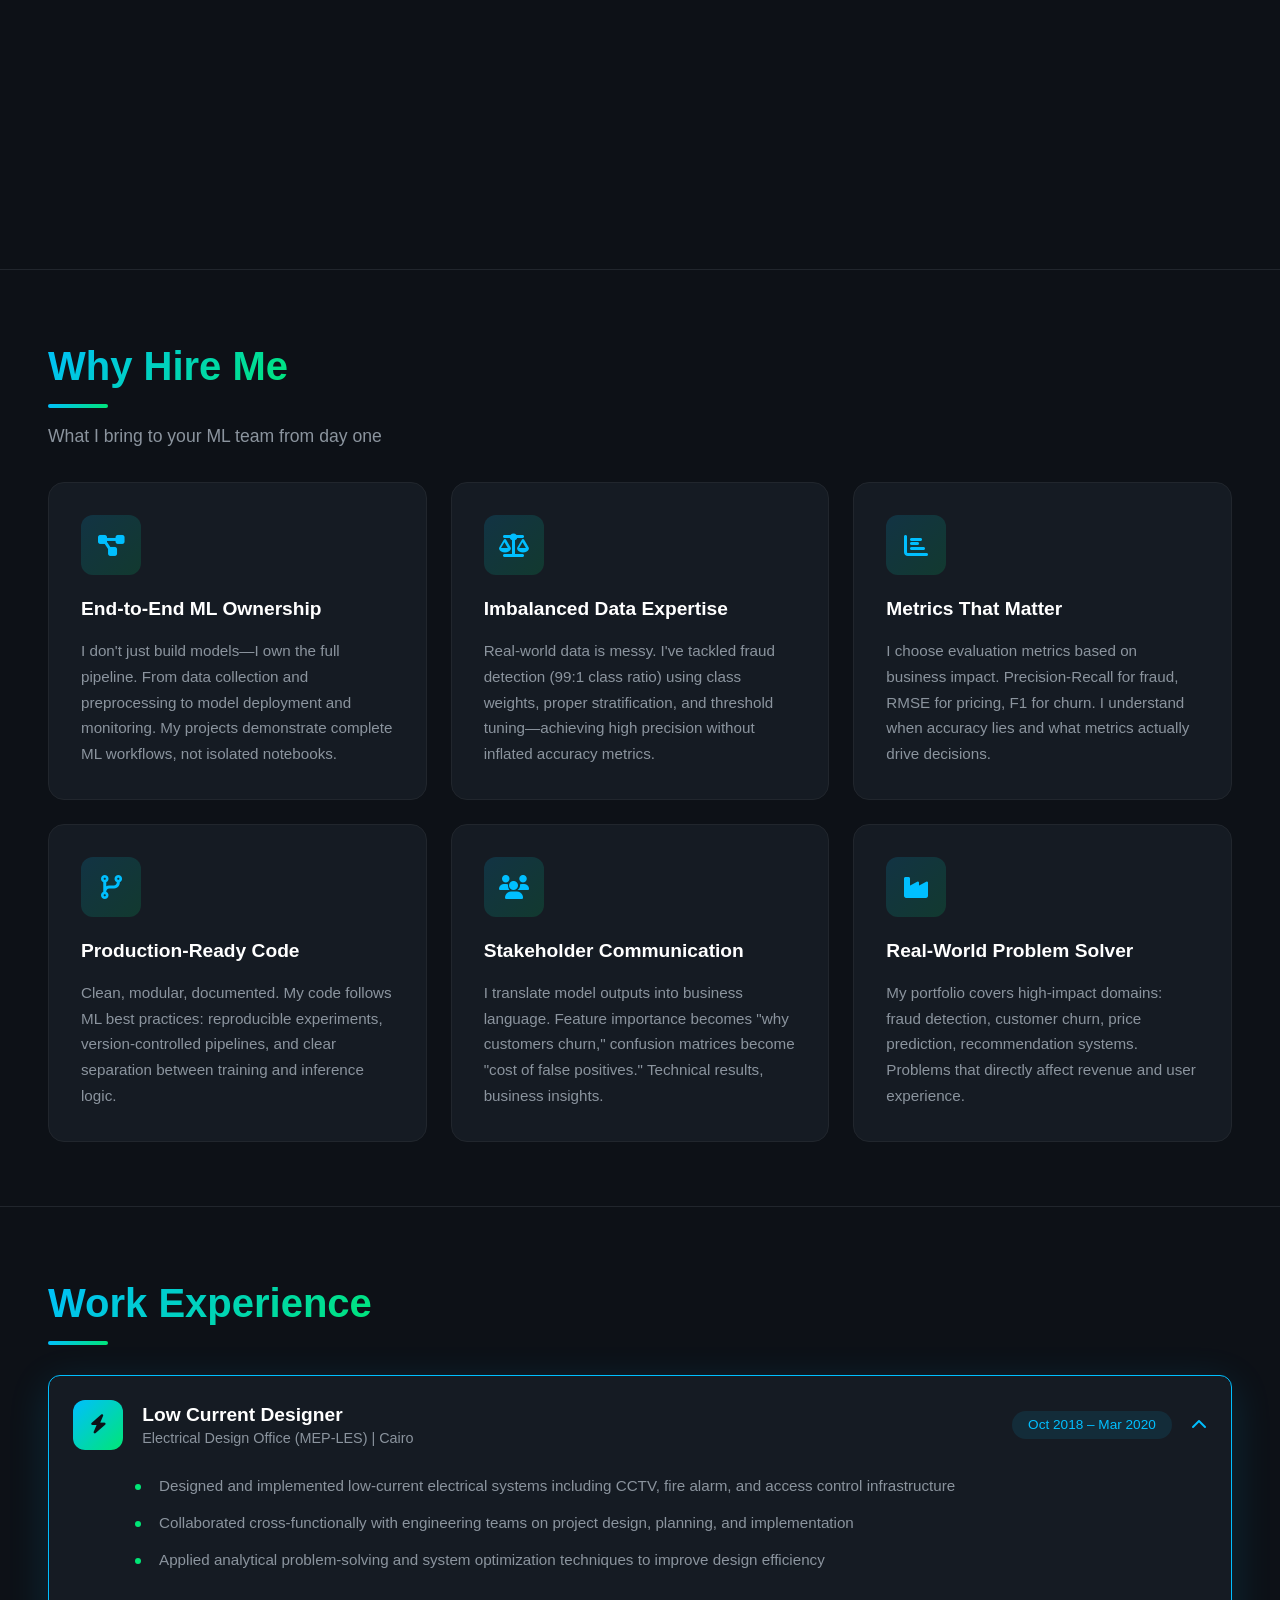
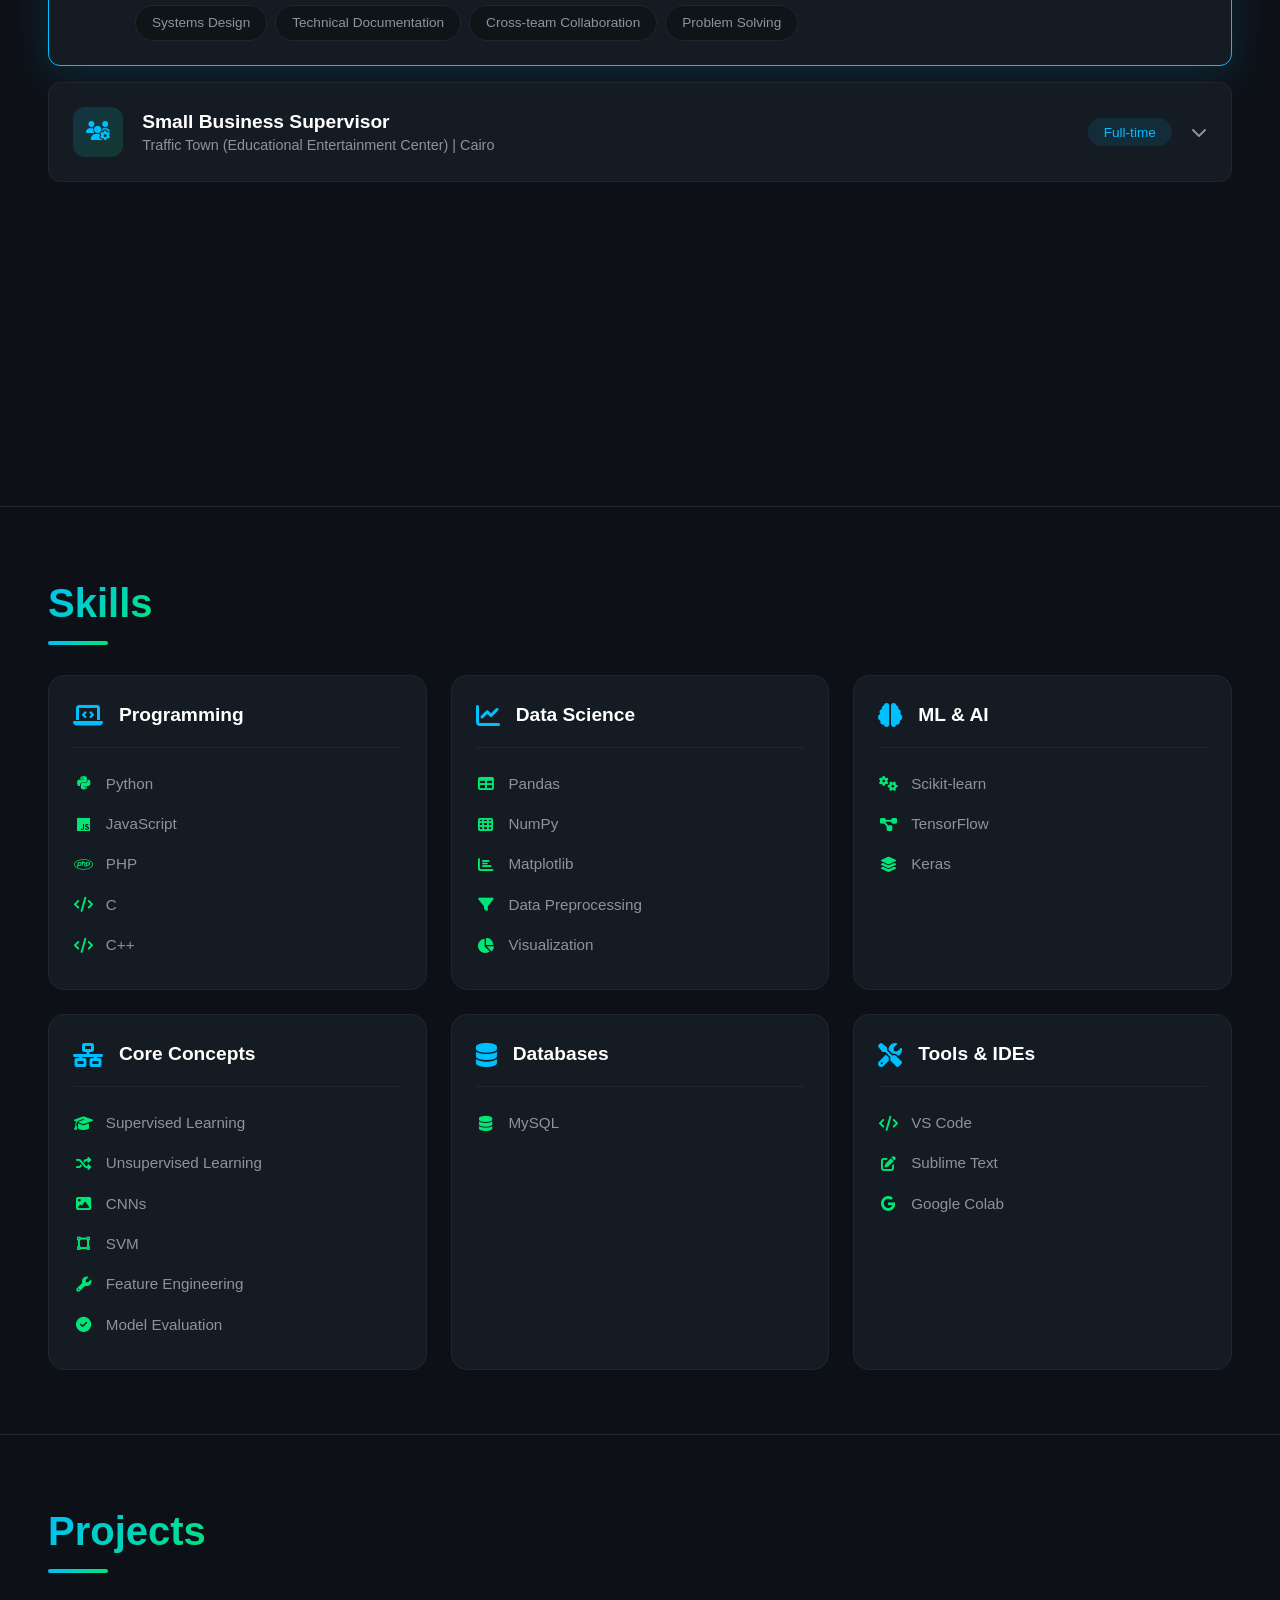
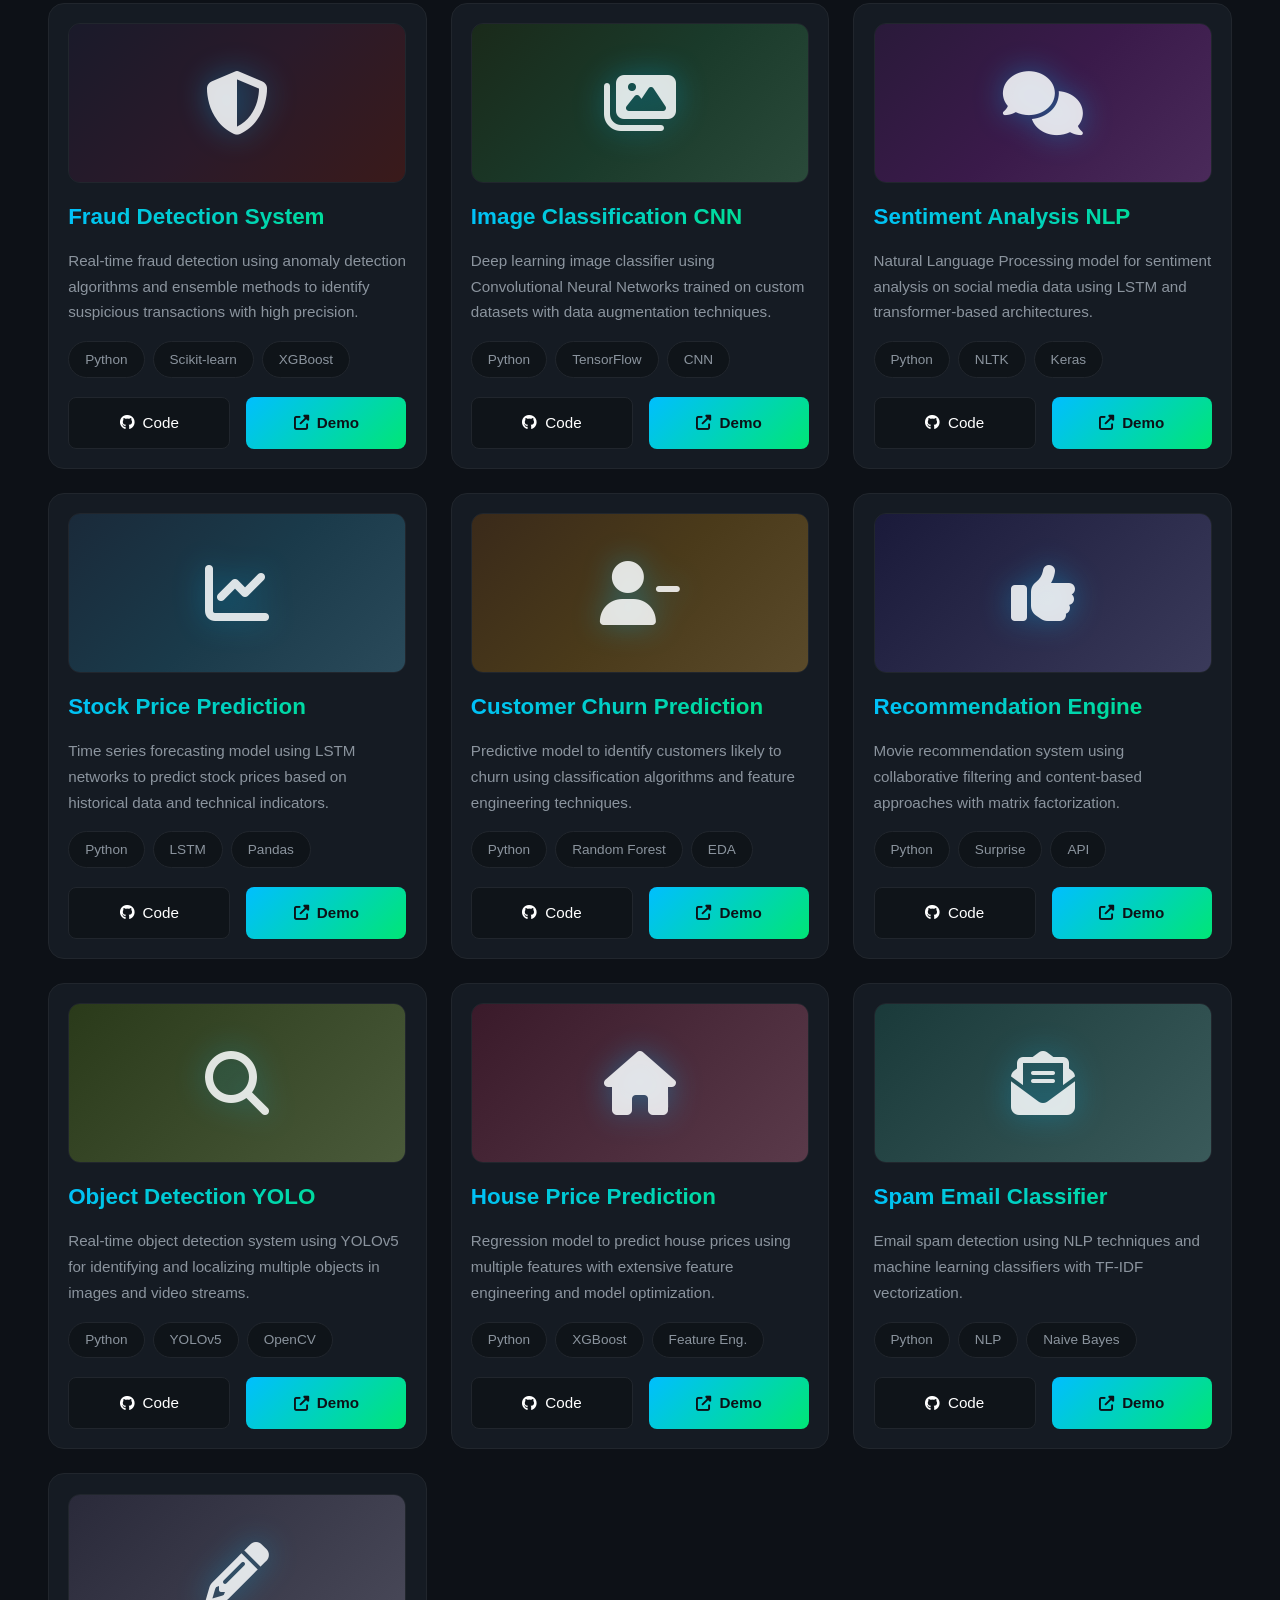
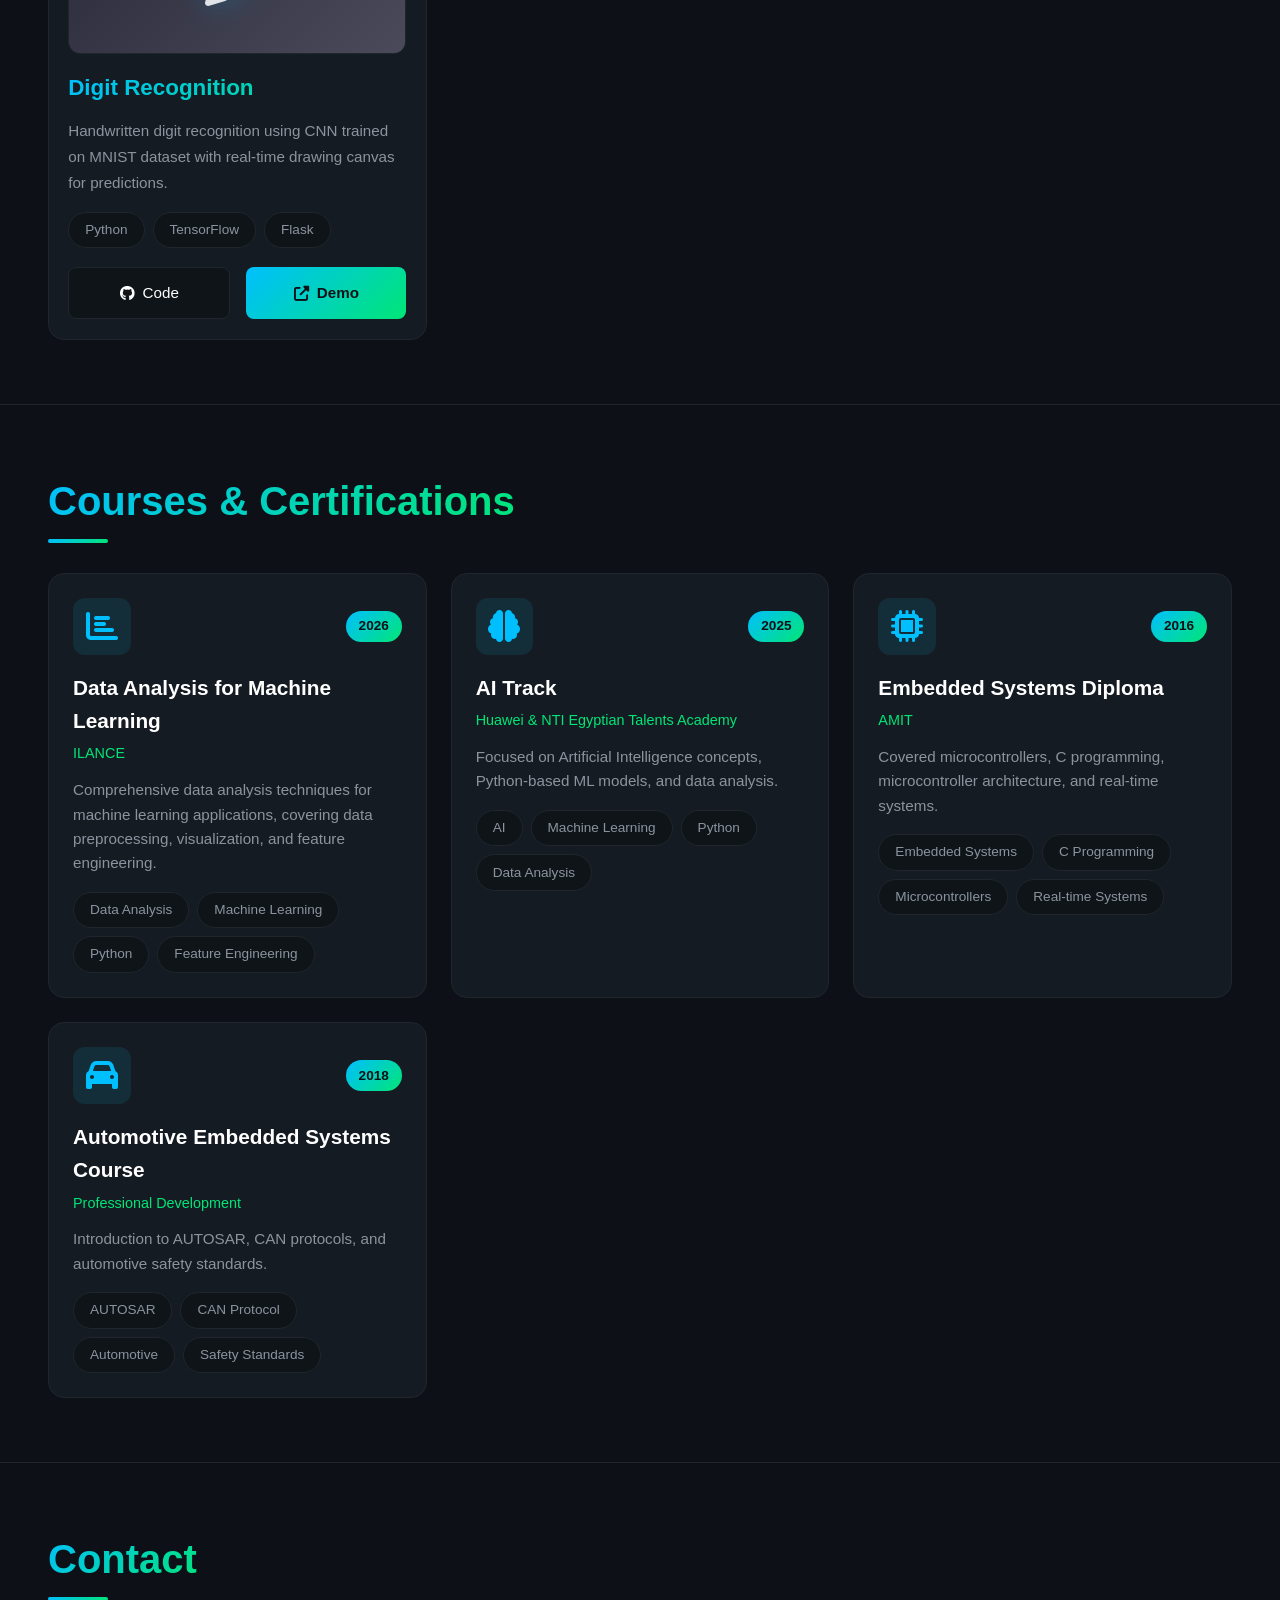
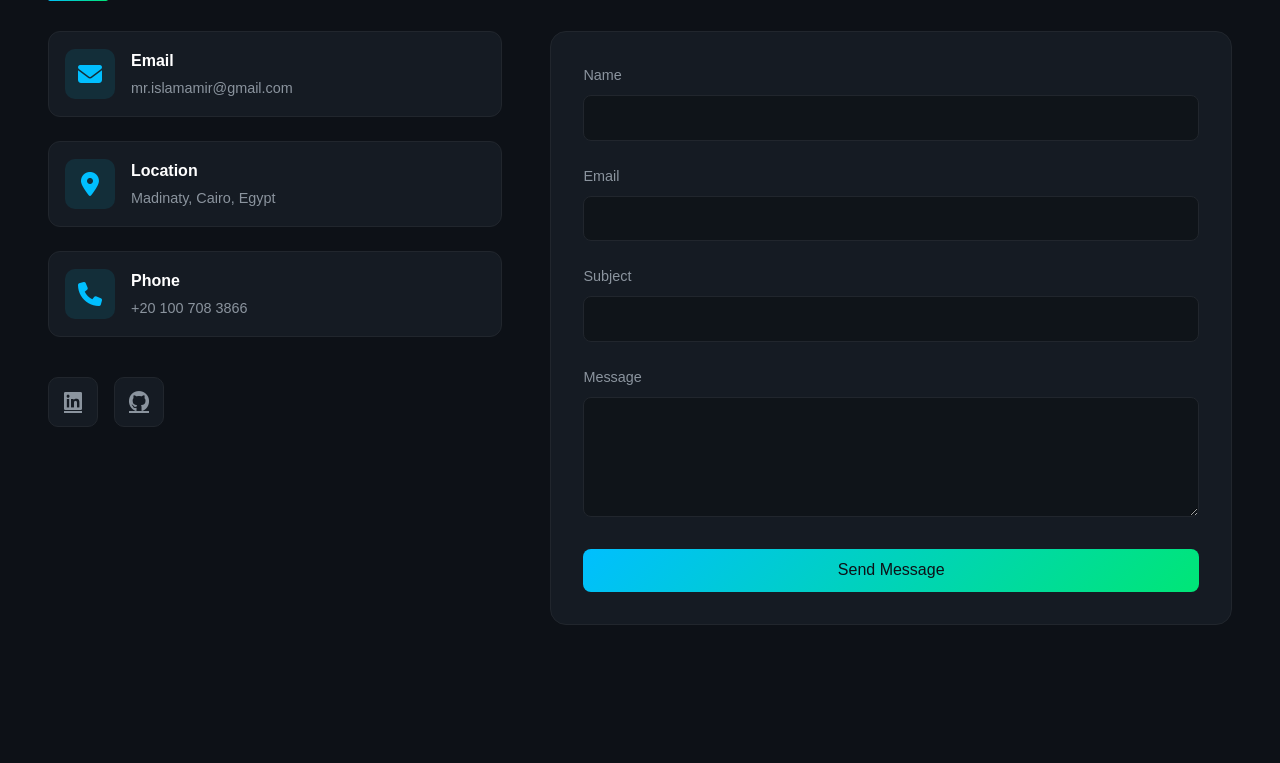
==== commit c44ebb60: "Add files via upload" ====
--- a/index.html
+++ b/index.html
@@ -21,6 +21,8 @@
             <nav class="nav">
                 <a href="#home" class="nav-link active" data-section="home">Home</a>
                 <a href="#about" class="nav-link" data-section="about">About</a>
+                <a href="#usp" class="nav-link" data-section="usp">Why Me</a>
+                <a href="#experience" class="nav-link" data-section="experience">Experience</a>
                 <a href="#skills" class="nav-link" data-section="skills">Skills</a>
                 <a href="#projects" class="nav-link" data-section="projects">Projects</a>
                 <a href="#courses" class="nav-link" data-section="courses">Courses</a>
@@ -173,6 +175,120 @@
             </div>
         </section>
 
+        <!-- USP Section - Why Hire Me -->
+        <section id="usp" class="section">
+            <h2 class="section-title">Why Hire Me</h2>
+            <p class="section-subtitle">What I bring to your ML team from day one</p>
+            <div class="usp-grid">
+                <div class="usp-card">
+                    <div class="usp-icon">
+                        <i class="fas fa-project-diagram"></i>
+                    </div>
+                    <h3 class="usp-title">End-to-End ML Ownership</h3>
+                    <p class="usp-description">I don't just build models—I own the full pipeline. From data collection and preprocessing to model deployment and monitoring. My projects demonstrate complete ML workflows, not isolated notebooks.</p>
+                </div>
+                
+                <div class="usp-card">
+                    <div class="usp-icon">
+                        <i class="fas fa-balance-scale"></i>
+                    </div>
+                    <h3 class="usp-title">Imbalanced Data Expertise</h3>
+                    <p class="usp-description">Real-world data is messy. I've tackled fraud detection (99:1 class ratio) using class weights, proper stratification, and threshold tuning—achieving high precision without inflated accuracy metrics.</p>
+                </div>
+                
+                <div class="usp-card">
+                    <div class="usp-icon">
+                        <i class="fas fa-chart-bar"></i>
+                    </div>
+                    <h3 class="usp-title">Metrics That Matter</h3>
+                    <p class="usp-description">I choose evaluation metrics based on business impact. Precision-Recall for fraud, RMSE for pricing, F1 for churn. I understand when accuracy lies and what metrics actually drive decisions.</p>
+                </div>
+                
+                <div class="usp-card">
+                    <div class="usp-icon">
+                        <i class="fas fa-code-branch"></i>
+                    </div>
+                    <h3 class="usp-title">Production-Ready Code</h3>
+                    <p class="usp-description">Clean, modular, documented. My code follows ML best practices: reproducible experiments, version-controlled pipelines, and clear separation between training and inference logic.</p>
+                </div>
+                
+                <div class="usp-card">
+                    <div class="usp-icon">
+                        <i class="fas fa-users"></i>
+                    </div>
+                    <h3 class="usp-title">Stakeholder Communication</h3>
+                    <p class="usp-description">I translate model outputs into business language. Feature importance becomes "why customers churn," confusion matrices become "cost of false positives." Technical results, business insights.</p>
+                </div>
+                
+                <div class="usp-card">
+                    <div class="usp-icon">
+                        <i class="fas fa-industry"></i>
+                    </div>
+                    <h3 class="usp-title">Real-World Problem Solver</h3>
+                    <p class="usp-description">My portfolio covers high-impact domains: fraud detection, customer churn, price prediction, recommendation systems. Problems that directly affect revenue and user experience.</p>
+                </div>
+            </div>
+        </section>
+
+        <!-- Work Experience Section -->
+        <section id="experience" class="section">
+            <h2 class="section-title">Work Experience</h2>
+            <div class="experience-accordion">
+                <div class="accordion-item">
+                    <button class="accordion-header">
+                        <div class="accordion-icon">
+                            <i class="fas fa-bolt"></i>
+                        </div>
+                        <div class="accordion-info">
+                            <h3 class="accordion-title">Low Current Designer</h3>
+                            <p class="accordion-company">Electrical Design Office (MEP-LES) | Cairo</p>
+                        </div>
+                        <span class="accordion-duration">Oct 2018 – Mar 2020</span>
+                        <i class="fas fa-chevron-down accordion-arrow"></i>
+                    </button>
+                    <div class="accordion-content">
+                        <ul class="experience-list">
+                            <li>Designed and implemented low-current electrical systems including CCTV, fire alarm, and access control infrastructure</li>
+                            <li>Collaborated cross-functionally with engineering teams on project design, planning, and implementation</li>
+                            <li>Applied analytical problem-solving and system optimization techniques to improve design efficiency</li>
+                        </ul>
+                        <div class="experience-skills">
+                            <span class="tag">Systems Design</span>
+                            <span class="tag">Technical Documentation</span>
+                            <span class="tag">Cross-team Collaboration</span>
+                            <span class="tag">Problem Solving</span>
+                        </div>
+                    </div>
+                </div>
+                
+                <div class="accordion-item">
+                    <button class="accordion-header">
+                        <div class="accordion-icon">
+                            <i class="fas fa-users-cog"></i>
+                        </div>
+                        <div class="accordion-info">
+                            <h3 class="accordion-title">Small Business Supervisor</h3>
+                            <p class="accordion-company">Traffic Town (Educational Entertainment Center) | Cairo</p>
+                        </div>
+                        <span class="accordion-duration">Full-time</span>
+                        <i class="fas fa-chevron-down accordion-arrow"></i>
+                    </button>
+                    <div class="accordion-content">
+                        <ul class="experience-list">
+                            <li>Managed end-to-end daily operations including staff coordination and customer service delivery</li>
+                            <li>Designed and delivered interactive training sessions on traffic rules and safety concepts</li>
+                            <li>Trained and mentored junior staff members to improve operational efficiency and service quality</li>
+                        </ul>
+                        <div class="experience-skills">
+                            <span class="tag">Operations Management</span>
+                            <span class="tag">Training & Communication</span>
+                            <span class="tag">Team Leadership</span>
+                        </div>
+                    </div>
+                </div>
+            </div>
+        </section>
+
         <!-- Skills Section -->
         <section id="skills" class="section">
             <h2 class="section-title">Skills</h2>
--- a/css/styles.css
+++ b/css/styles.css
@@ -490,6 +490,245 @@
     margin-bottom: 0;
 }
 
+/* ===== USP Section - Why Hire Me ===== */
+.section-subtitle {
+    color: var(--text-secondary);
+    font-size: 1.1rem;
+    margin-top: 1rem;
+    margin-bottom: 0.5rem;
+}
+
+.usp-grid {
+    display: grid;
+    grid-template-columns: repeat(auto-fit, minmax(350px, 1fr));
+    gap: 1.5rem;
+    margin-top: 2rem;
+}
+
+.usp-card {
+    background: var(--bg-card);
+    border: 1px solid var(--border-color);
+    border-radius: 16px;
+    padding: 2rem;
+    transition: var(--transition);
+    position: relative;
+    overflow: hidden;
+}
+
+.usp-card::before {
+    content: '';
+    position: absolute;
+    top: 0;
+    left: 0;
+    width: 4px;
+    height: 100%;
+    background: var(--accent-gradient);
+    opacity: 0;
+    transition: var(--transition);
+}
+
+.usp-card:hover {
+    border-color: var(--accent-cyan);
+    transform: translateY(-5px);
+    box-shadow: 0 15px 40px rgba(0, 191, 255, 0.15);
+}
+
+.usp-card:hover::before {
+    opacity: 1;
+}
+
+.usp-icon {
+    width: 60px;
+    height: 60px;
+    display: flex;
+    align-items: center;
+    justify-content: center;
+    background: linear-gradient(135deg, rgba(0, 191, 255, 0.15), rgba(0, 230, 118, 0.15));
+    border-radius: 12px;
+    margin-bottom: 1.2rem;
+    font-size: 1.5rem;
+    color: var(--accent-cyan);
+    transition: var(--transition);
+}
+
+.usp-card:hover .usp-icon {
+    background: var(--accent-gradient);
+    color: var(--bg-primary);
+    transform: scale(1.1);
+}
+
+.usp-title {
+    font-size: 1.2rem;
+    color: var(--text-primary);
+    margin-bottom: 0.8rem;
+    font-weight: 600;
+}
+
+.usp-description {
+    color: var(--text-secondary);
+    font-size: 0.95rem;
+    line-height: 1.7;
+}
+
+/* ===== Work Experience Section - Accordion ===== */
+.experience-accordion {
+    display: flex;
+    flex-direction: column;
+    gap: 1rem;
+    margin-top: 2rem;
+}
+
+.accordion-item {
+    background: var(--bg-card);
+    border: 1px solid var(--border-color);
+    border-radius: 12px;
+    overflow: hidden;
+    transition: var(--transition);
+}
+
+.accordion-item:hover {
+    border-color: var(--accent-cyan);
+}
+
+.accordion-item.active {
+    border-color: var(--accent-cyan);
+    box-shadow: 0 10px 40px rgba(0, 191, 255, 0.15);
+}
+
+.accordion-header {
+    width: 100%;
+    display: flex;
+    align-items: center;
+    gap: 1.2rem;
+    padding: 1.5rem;
+    background: transparent;
+    border: none;
+    cursor: pointer;
+    text-align: left;
+    transition: var(--transition);
+}
+
+.accordion-header:hover {
+    background: var(--bg-card-hover);
+}
+
+.accordion-icon {
+    width: 50px;
+    height: 50px;
+    min-width: 50px;
+    display: flex;
+    align-items: center;
+    justify-content: center;
+    background: linear-gradient(135deg, rgba(0, 191, 255, 0.15), rgba(0, 230, 118, 0.15));
+    border-radius: 12px;
+    font-size: 1.2rem;
+    color: var(--accent-cyan);
+    transition: var(--transition);
+}
+
+.accordion-item.active .accordion-icon {
+    background: var(--accent-gradient);
+    color: var(--bg-primary);
+}
+
+.accordion-info {
+    flex: 1;
+}
+
+.accordion-title {
+    font-size: 1.2rem;
+    color: var(--text-primary);
+    font-weight: 600;
+    margin-bottom: 0.2rem;
+}
+
+.accordion-company {
+    color: var(--text-secondary);
+    font-size: 0.9rem;
+}
+
+.accordion-duration {
+    color: var(--accent-cyan);
+    font-size: 0.85rem;
+    padding: 0.4rem 1rem;
+    background: rgba(0, 191, 255, 0.1);
+    border-radius: 20px;
+    white-space: nowrap;
+}
+
+.accordion-arrow {
+    color: var(--text-secondary);
+    font-size: 1rem;
+    transition: transform 0.3s ease;
+}
+
+.accordion-item.active .accordion-arrow {
+    transform: rotate(180deg);
+    color: var(--accent-cyan);
+}
+
+.accordion-content {
+    max-height: 0;
+    overflow: hidden;
+    transition: max-height 0.4s ease, padding 0.3s ease;
+}
+
+.accordion-item.active .accordion-content {
+    max-height: 500px;
+    padding: 0 1.5rem 1.5rem 1.5rem;
+}
+
+.experience-list {
+    list-style: none;
+    margin-bottom: 1.2rem;
+    padding-left: 62px;
+}
+
+.experience-list li {
+    position: relative;
+    padding-left: 1.5rem;
+    padding-bottom: 0.8rem;
+    color: var(--text-secondary);
+    font-size: 0.95rem;
+    line-height: 1.6;
+}
+
+.experience-list li::before {
+    content: '';
+    position: absolute;
+    left: 0;
+    top: 0.6rem;
+    width: 6px;
+    height: 6px;
+    background: var(--accent-green);
+    border-radius: 50%;
+}
+
+.experience-skills {
+    display: flex;
+    flex-wrap: wrap;
+    gap: 0.5rem;
+    padding-left: 62px;
+}
+
+@media (max-width: 768px) {
+    .accordion-header {
+        flex-wrap: wrap;
+        gap: 1rem;
+    }
+    
+    .accordion-duration {
+        order: 4;
+        width: 100%;
+        text-align: center;
+    }
+    
+    .experience-list,
+    .experience-skills {
+        padding-left: 0;
+    }
+}
+
 /* ===== Skills Section ===== */
 .skills-grid {
     display: grid;
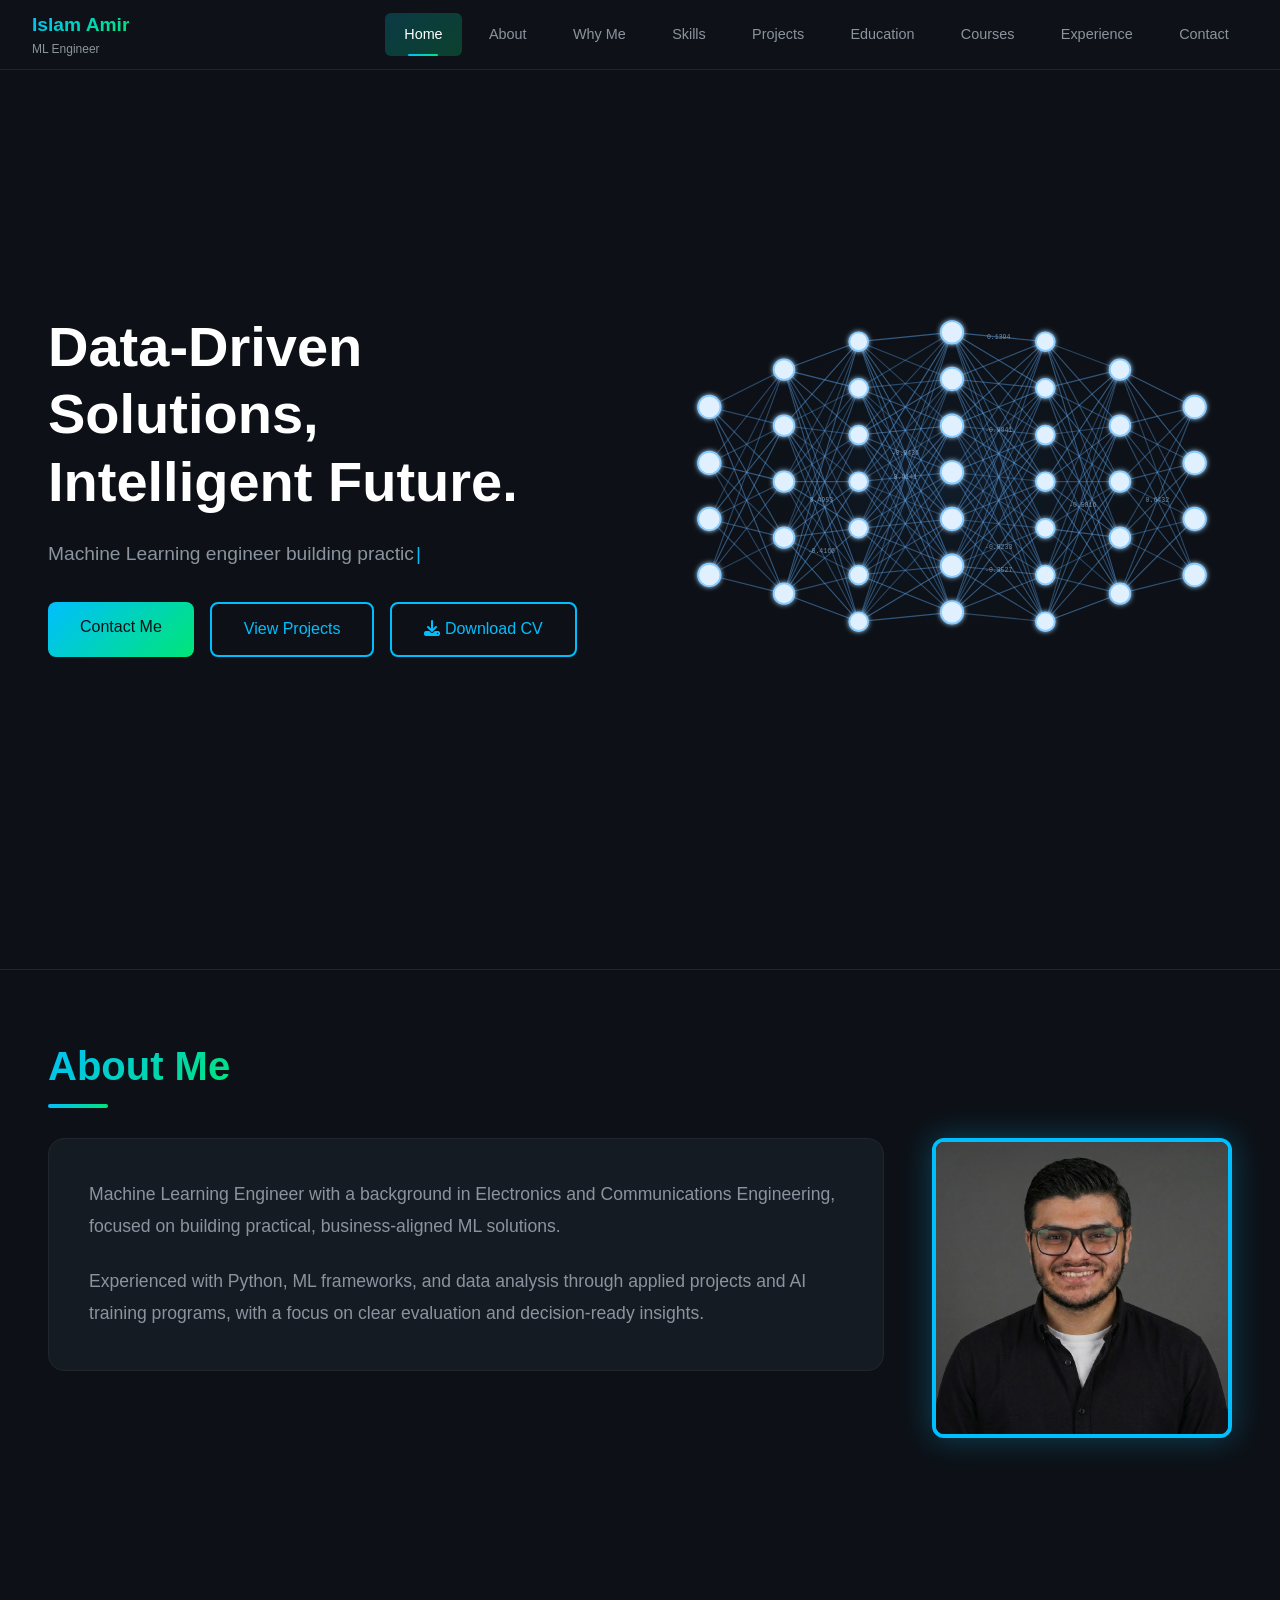
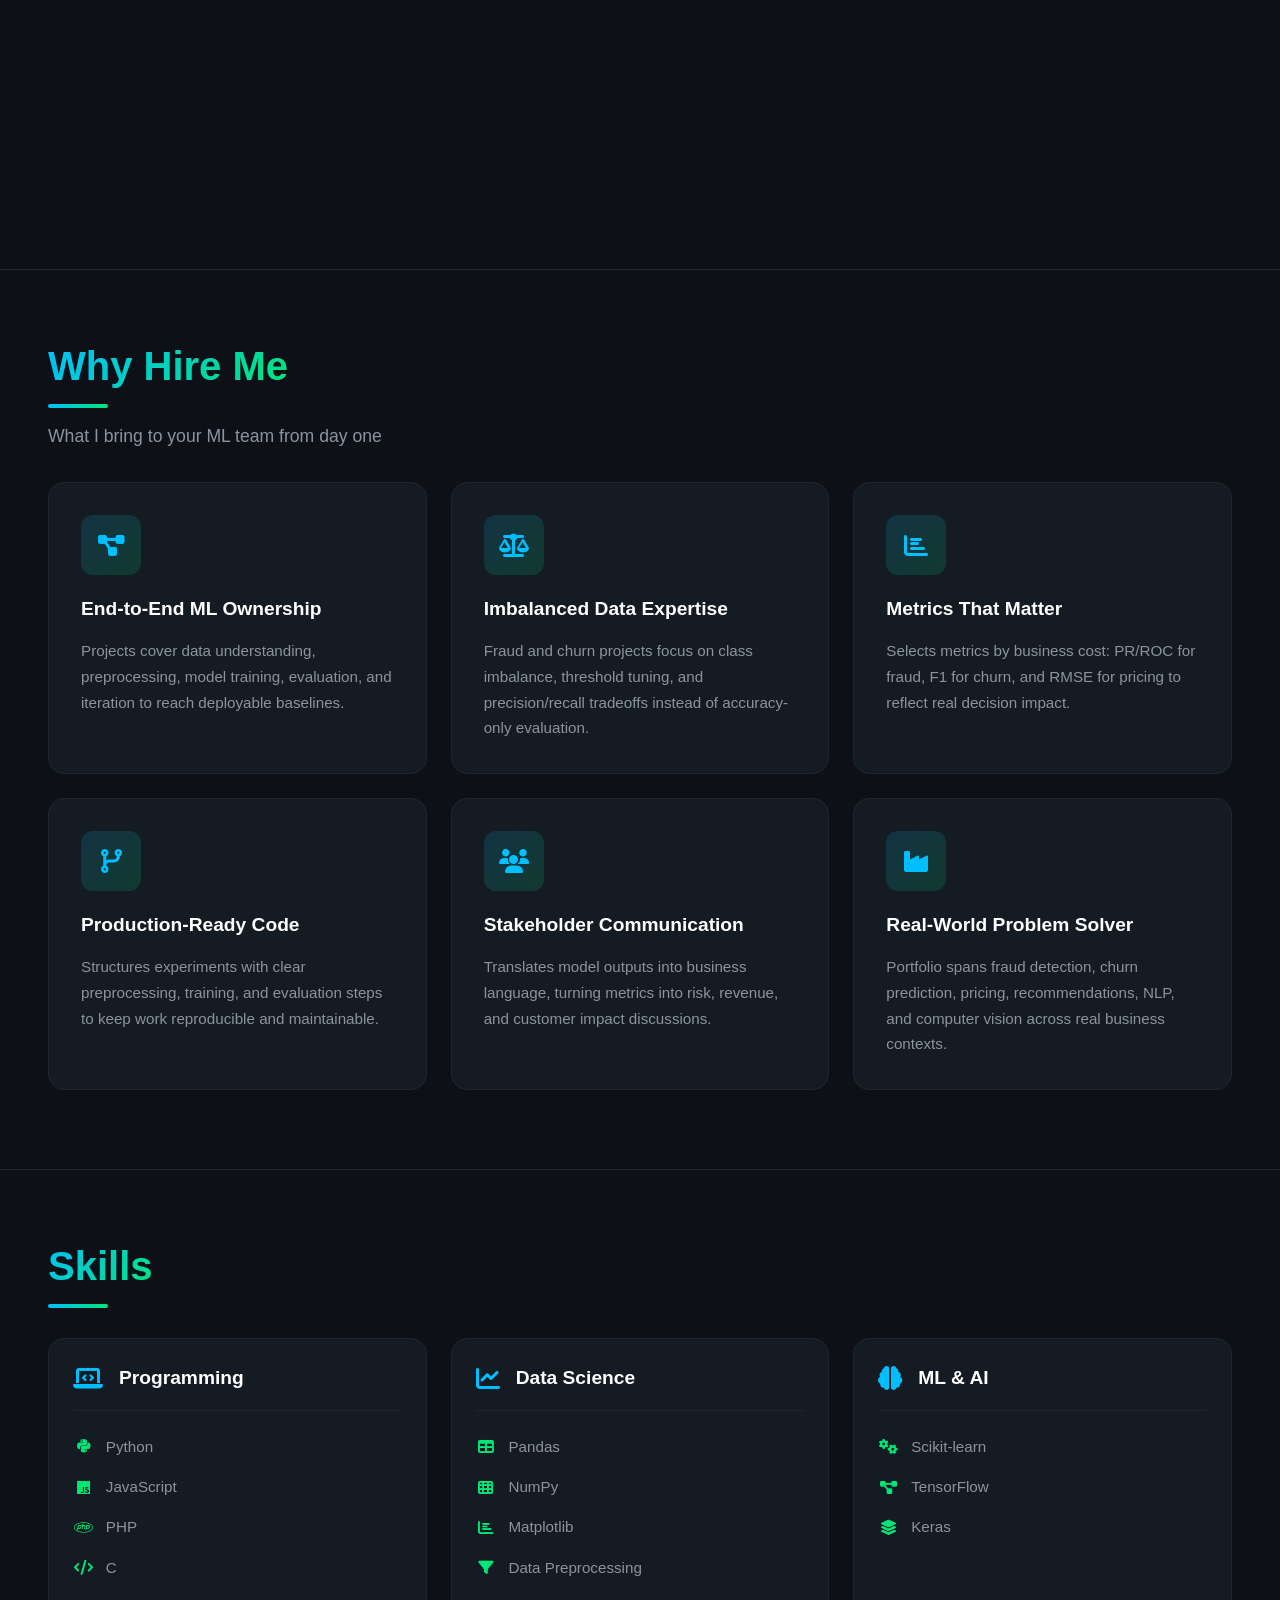
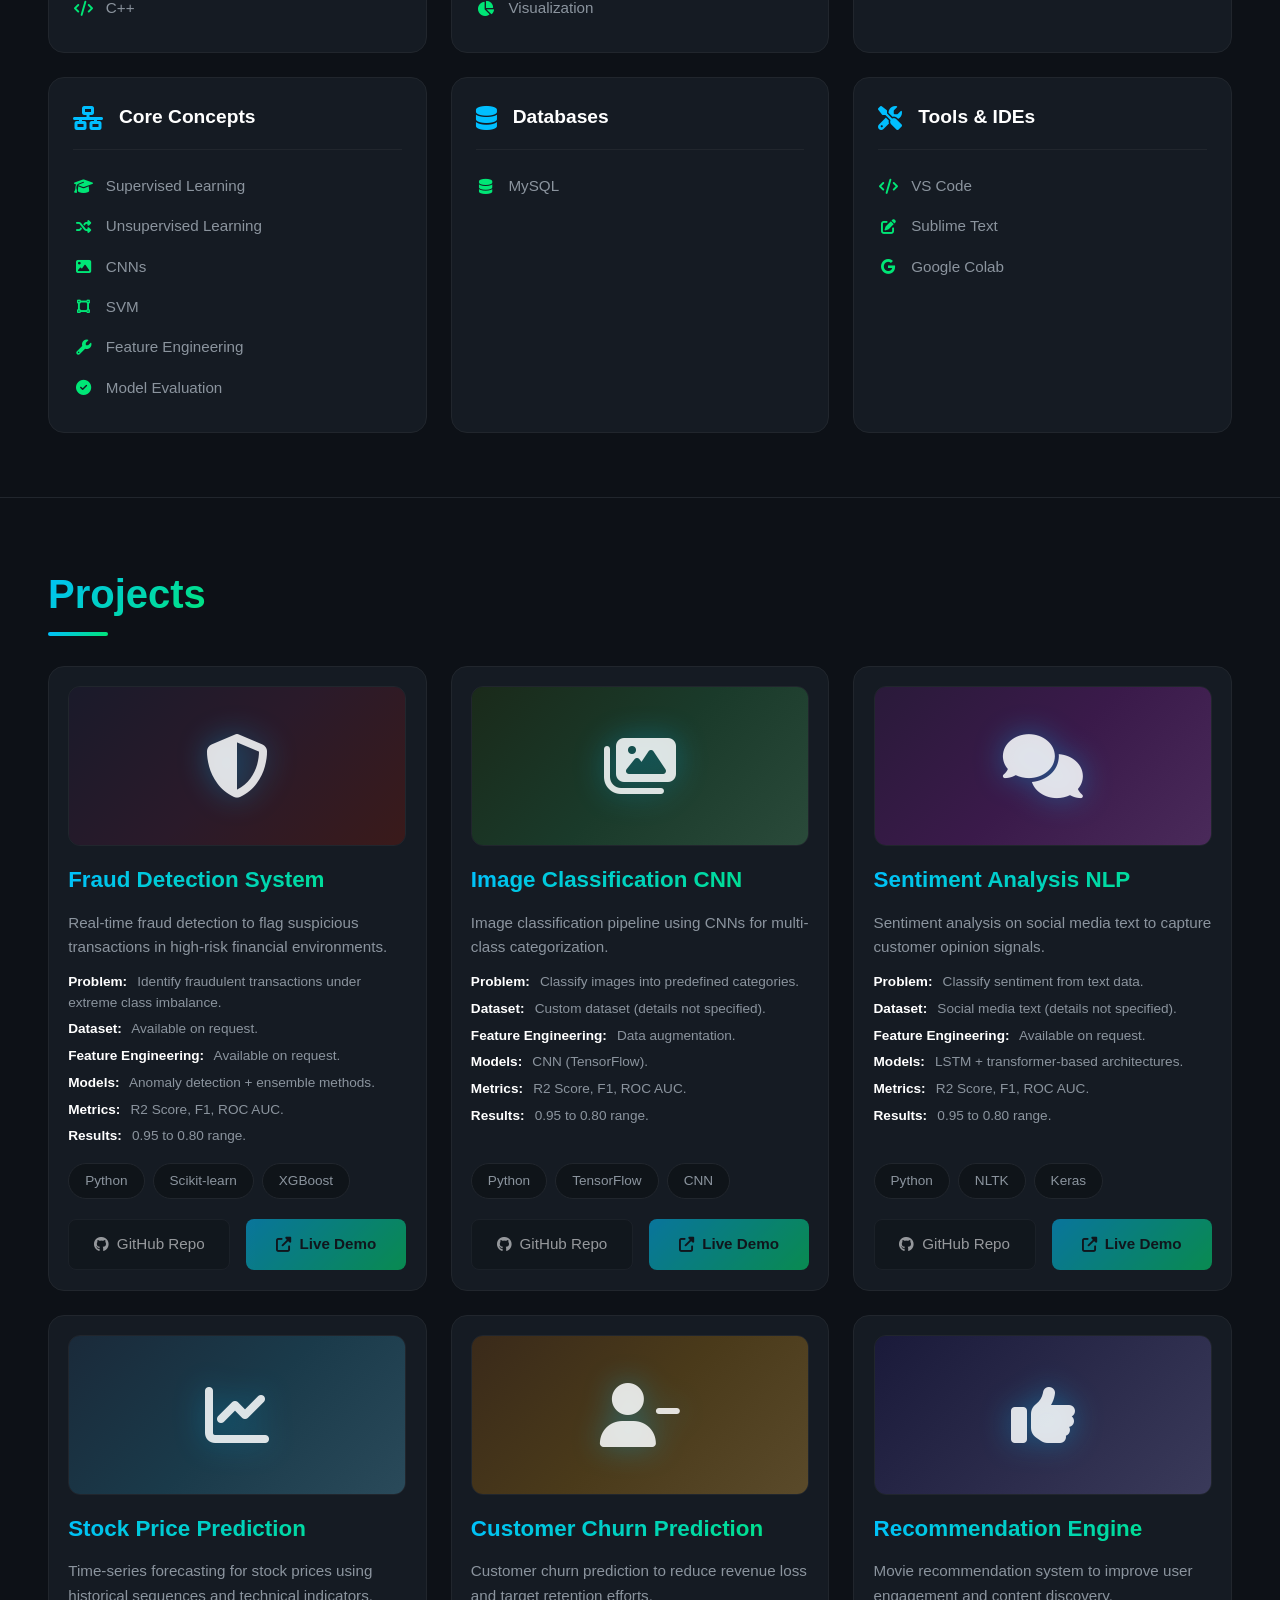
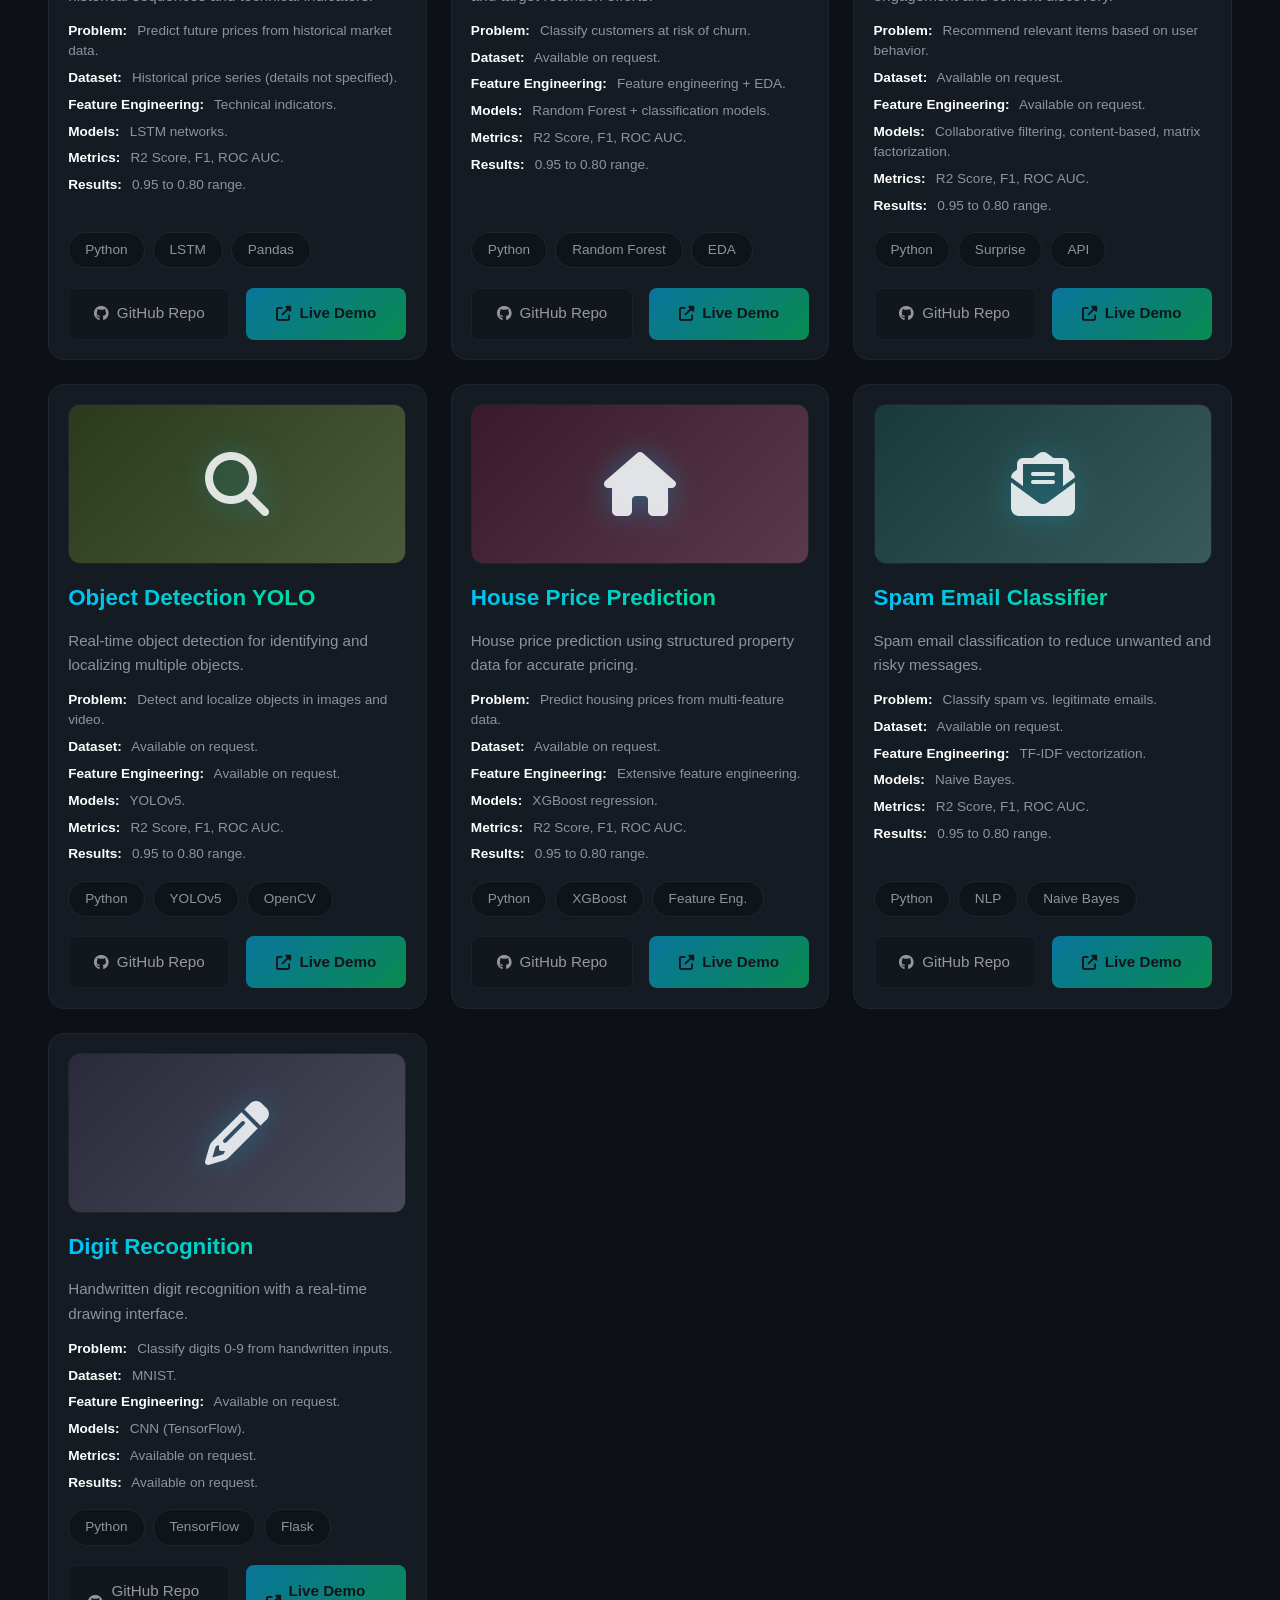
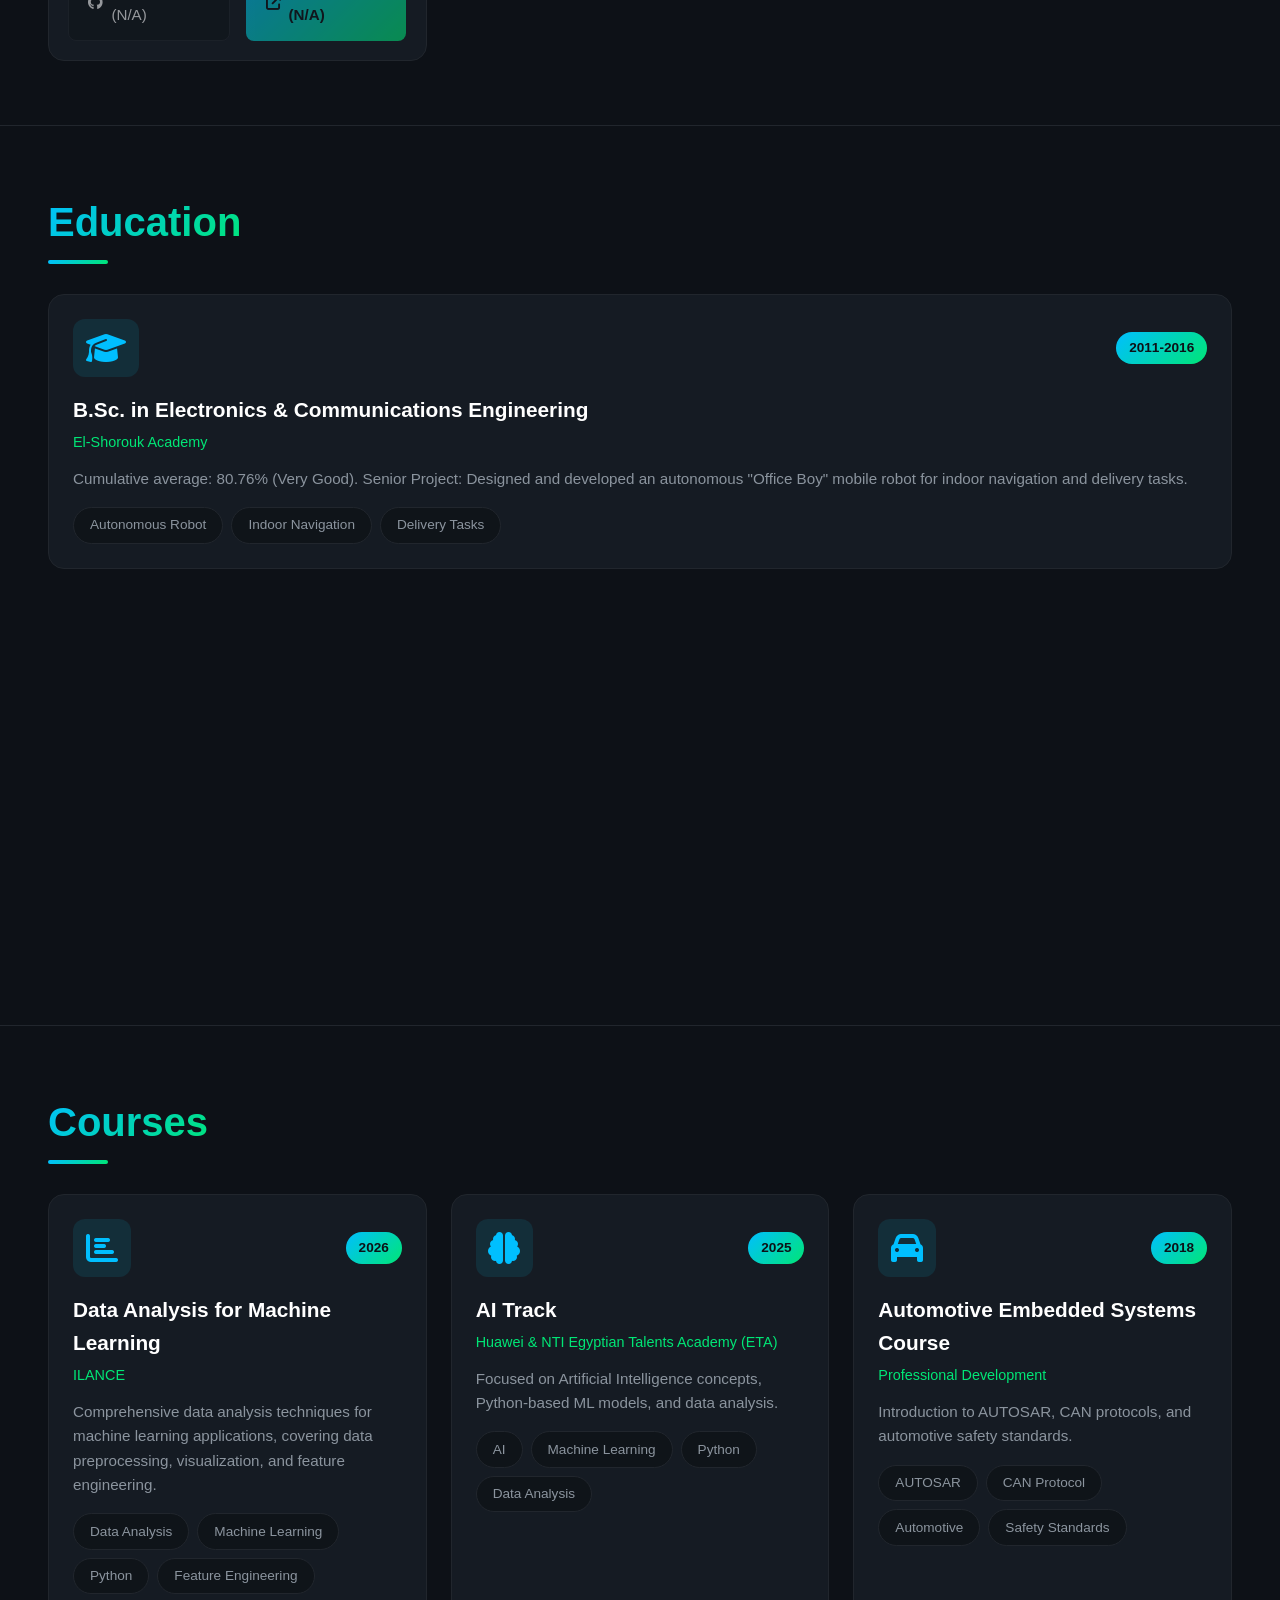
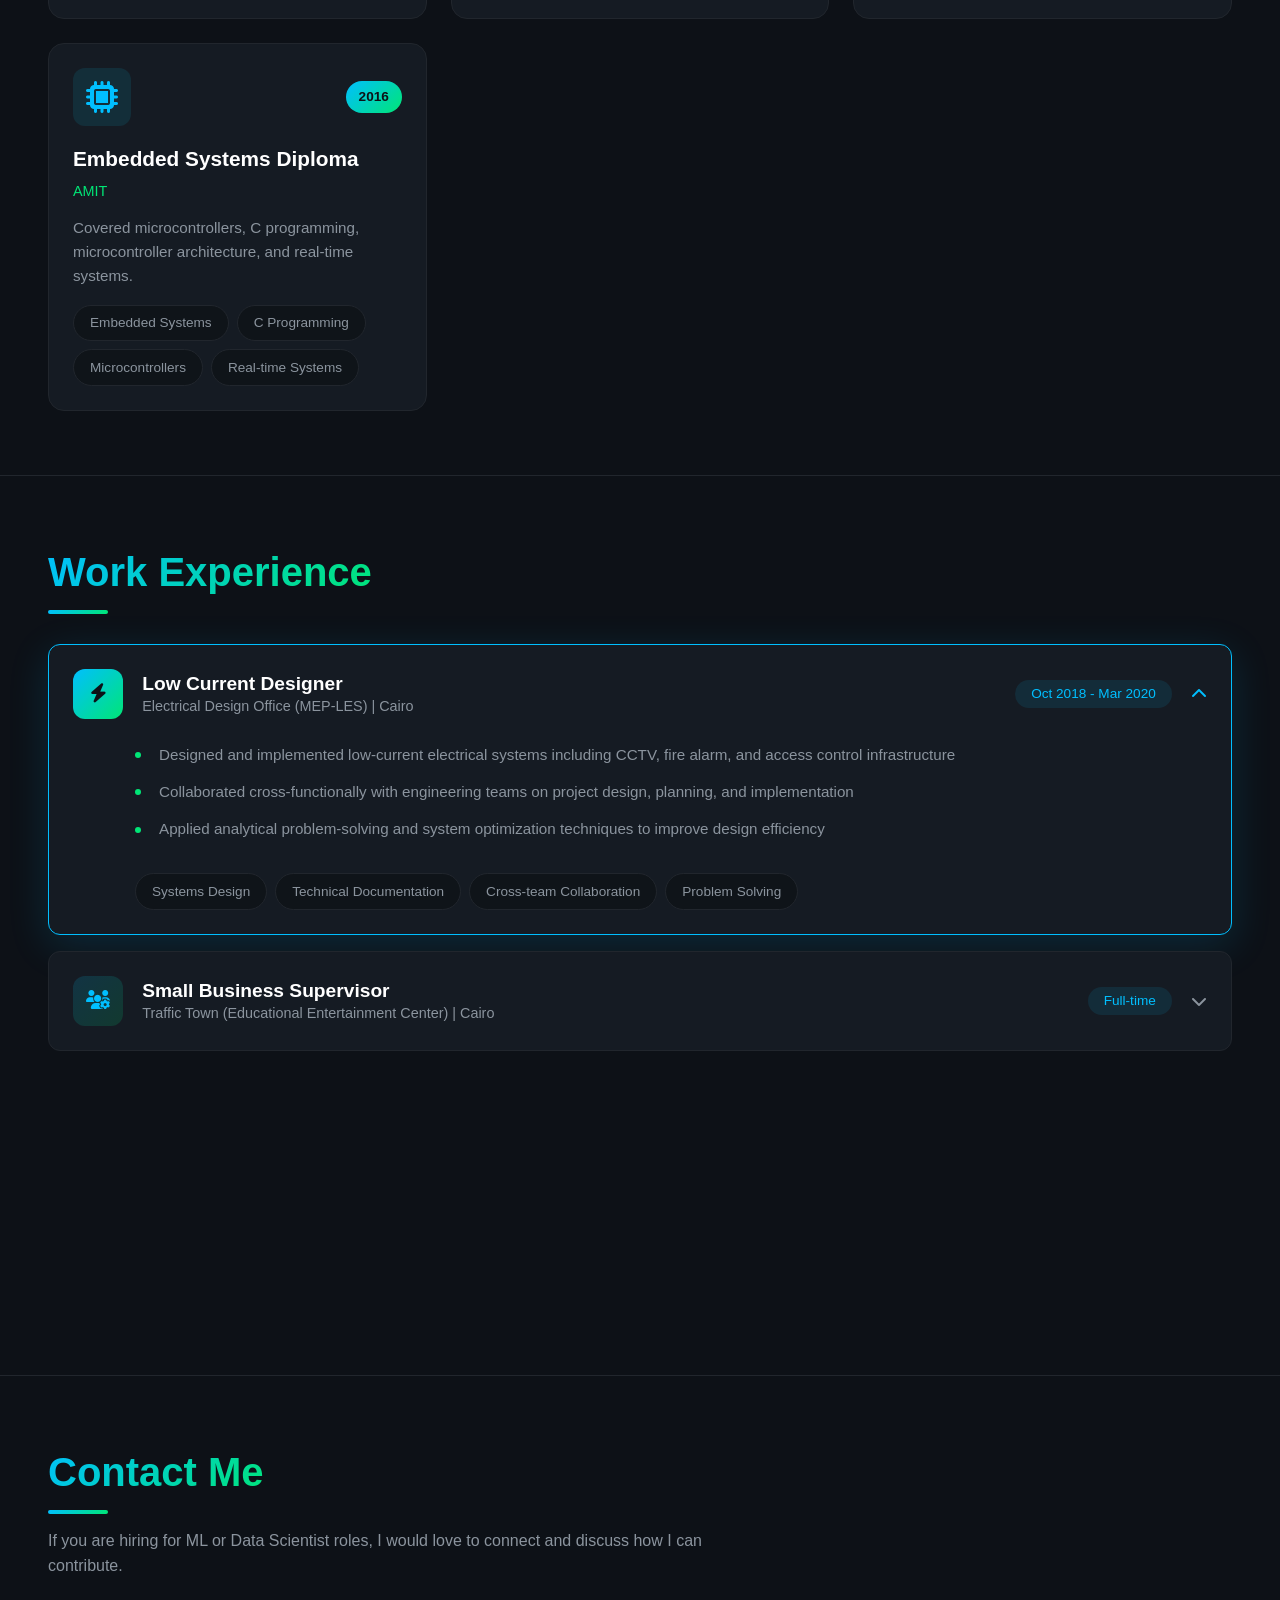
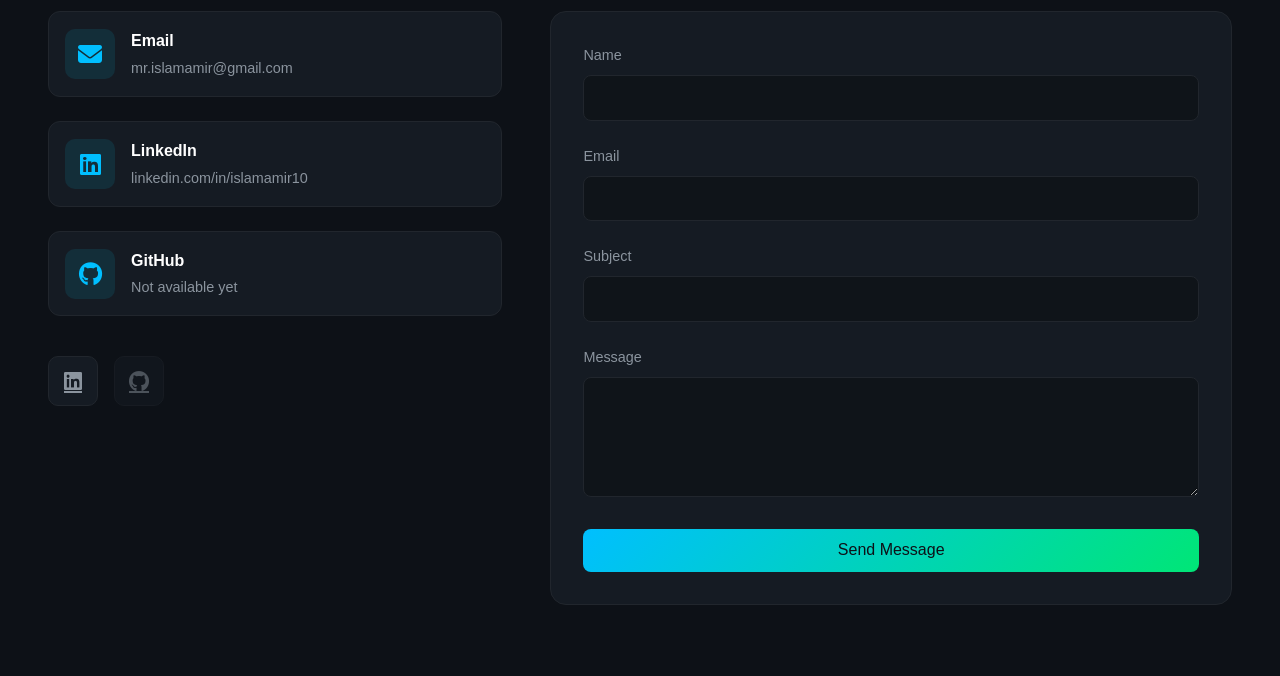
==== commit 5f846eb3: "Add files via upload" ====
--- a/index.html
+++ b/index.html
@@ -22,10 +22,11 @@
                 <a href="#home" class="nav-link active" data-section="home">Home</a>
                 <a href="#about" class="nav-link" data-section="about">About</a>
                 <a href="#usp" class="nav-link" data-section="usp">Why Me</a>
-                <a href="#experience" class="nav-link" data-section="experience">Experience</a>
                 <a href="#skills" class="nav-link" data-section="skills">Skills</a>
                 <a href="#projects" class="nav-link" data-section="projects">Projects</a>
+                <a href="#education" class="nav-link" data-section="education">Education</a>
                 <a href="#courses" class="nav-link" data-section="courses">Courses</a>
+                <a href="#experience" class="nav-link" data-section="experience">Experience</a>
                 <a href="#contact" class="nav-link" data-section="contact">Contact</a>
             </nav>
             
@@ -42,9 +43,9 @@
             <div class="home-content">
                 <div class="home-text">
                     <h1 class="hero-title">Data-Driven Solutions,<br>Intelligent Future.</h1>
-                    <p class="hero-subtitle"></p>
+                    <p class="hero-subtitle">Machine Learning engineer building practical models for fraud, churn, pricing, NLP, and computer vision problems.</p>
                     <div class="hero-buttons">
-                        <a href="#contact" class="btn btn-primary">Get in Touch</a>
+                        <a href="#contact" class="btn btn-primary">Contact Me</a>
                         <a href="#projects" class="btn btn-secondary">View Projects</a>
                         <a href="assets/cv.pdf" class="btn btn-secondary" download><i class="fas fa-download"></i> Download CV</a>
                     </div>
@@ -165,9 +166,8 @@
             <h2 class="section-title">About Me</h2>
             <div class="about-container">
                 <div class="about-card">
-                    <p>Aspiring Machine Learning Engineer with a background in Electronics and Communications Engineering. Skilled in Python, machine learning frameworks, and data analysis, with hands-on experience through projects and AI training programs.</p>
-                    <p>Seeking to apply technical expertise in building AI-driven solutions. I'm passionate about developing intelligent systems that drive business value, from data preprocessing to model deployment.</p>
-                    <p>I'm constantly exploring cutting-edge technologies and methodologies to stay at the forefront of AI innovation.</p>
+                    <p>Machine Learning Engineer with a background in Electronics and Communications Engineering, focused on building practical, business-aligned ML solutions.</p>
+                    <p>Experienced with Python, ML frameworks, and data analysis through applied projects and AI training programs, with a focus on clear evaluation and decision-ready insights.</p>
                 </div>
                 <div class="about-image-frame">
                     <img src="assets/profile.jpg" alt="Islam Amir Mohamed Ali">
@@ -185,7 +185,7 @@
                         <i class="fas fa-project-diagram"></i>
                     </div>
                     <h3 class="usp-title">End-to-End ML Ownership</h3>
-                    <p class="usp-description">I don't just build models—I own the full pipeline. From data collection and preprocessing to model deployment and monitoring. My projects demonstrate complete ML workflows, not isolated notebooks.</p>
+                    <p class="usp-description">Projects cover data understanding, preprocessing, model training, evaluation, and iteration to reach deployable baselines.</p>
                 </div>
                 
                 <div class="usp-card">
@@ -193,7 +193,7 @@
                         <i class="fas fa-balance-scale"></i>
                     </div>
                     <h3 class="usp-title">Imbalanced Data Expertise</h3>
-                    <p class="usp-description">Real-world data is messy. I've tackled fraud detection (99:1 class ratio) using class weights, proper stratification, and threshold tuning—achieving high precision without inflated accuracy metrics.</p>
+                    <p class="usp-description">Fraud and churn projects focus on class imbalance, threshold tuning, and precision/recall tradeoffs instead of accuracy-only evaluation.</p>
                 </div>
                 
                 <div class="usp-card">
@@ -201,7 +201,7 @@
                         <i class="fas fa-chart-bar"></i>
                     </div>
                     <h3 class="usp-title">Metrics That Matter</h3>
-                    <p class="usp-description">I choose evaluation metrics based on business impact. Precision-Recall for fraud, RMSE for pricing, F1 for churn. I understand when accuracy lies and what metrics actually drive decisions.</p>
+                    <p class="usp-description">Selects metrics by business cost: PR/ROC for fraud, F1 for churn, and RMSE for pricing to reflect real decision impact.</p>
                 </div>
                 
                 <div class="usp-card">
@@ -209,7 +209,7 @@
                         <i class="fas fa-code-branch"></i>
                     </div>
                     <h3 class="usp-title">Production-Ready Code</h3>
-                    <p class="usp-description">Clean, modular, documented. My code follows ML best practices: reproducible experiments, version-controlled pipelines, and clear separation between training and inference logic.</p>
+                    <p class="usp-description">Structures experiments with clear preprocessing, training, and evaluation steps to keep work reproducible and maintainable.</p>
                 </div>
                 
                 <div class="usp-card">
@@ -217,7 +217,7 @@
                         <i class="fas fa-users"></i>
                     </div>
                     <h3 class="usp-title">Stakeholder Communication</h3>
-                    <p class="usp-description">I translate model outputs into business language. Feature importance becomes "why customers churn," confusion matrices become "cost of false positives." Technical results, business insights.</p>
+                    <p class="usp-description">Translates model outputs into business language, turning metrics into risk, revenue, and customer impact discussions.</p>
                 </div>
                 
                 <div class="usp-card">
@@ -225,7 +225,487 @@
                         <i class="fas fa-industry"></i>
                     </div>
                     <h3 class="usp-title">Real-World Problem Solver</h3>
-                    <p class="usp-description">My portfolio covers high-impact domains: fraud detection, customer churn, price prediction, recommendation systems. Problems that directly affect revenue and user experience.</p>
+                    <p class="usp-description">Portfolio spans fraud detection, churn prediction, pricing, recommendations, NLP, and computer vision across real business contexts.</p>
+                </div>
+            </div>
+        </section>
+
+        <!-- Skills Section -->
+        <section id="skills" class="section">
+            <h2 class="section-title">Skills</h2>
+            <div class="skills-grid">
+                <div class="skill-card">
+                    <div class="skill-header">
+                        <i class="fas fa-laptop-code skill-icon"></i>
+                        <h3>Programming</h3>
+                    </div>
+                    <ul class="skill-list">
+                        <li><i class="fab fa-python"></i> Python</li>
+                        <li><i class="fab fa-js"></i> JavaScript</li>
+                        <li><i class="fab fa-php"></i> PHP</li>
+                        <li><i class="fas fa-code"></i> C</li>
+                        <li><i class="fas fa-code"></i> C++</li>
+                    </ul>
+                </div>
+                
+                <div class="skill-card">
+                    <div class="skill-header">
+                        <i class="fas fa-chart-line skill-icon"></i>
+                        <h3>Data Science</h3>
+                    </div>
+                    <ul class="skill-list">
+                        <li><i class="fas fa-table"></i> Pandas</li>
+                        <li><i class="fas fa-th"></i> NumPy</li>
+                        <li><i class="fas fa-chart-bar"></i> Matplotlib</li>
+                        <li><i class="fas fa-filter"></i> Data Preprocessing</li>
+                        <li><i class="fas fa-chart-pie"></i> Visualization</li>
+                    </ul>
+                </div>
+                
+                <div class="skill-card">
+                    <div class="skill-header">
+                        <i class="fas fa-brain skill-icon"></i>
+                        <h3>ML & AI</h3>
+                    </div>
+                    <ul class="skill-list">
+                        <li><i class="fas fa-cogs"></i> Scikit-learn</li>
+                        <li><i class="fas fa-project-diagram"></i> TensorFlow</li>
+                        <li><i class="fas fa-layer-group"></i> Keras</li>
+                    </ul>
+                </div>
+                
+                <div class="skill-card">
+                    <div class="skill-header">
+                        <i class="fas fa-network-wired skill-icon"></i>
+                        <h3>Core Concepts</h3>
+                    </div>
+                    <ul class="skill-list">
+                        <li><i class="fas fa-graduation-cap"></i> Supervised Learning</li>
+                        <li><i class="fas fa-random"></i> Unsupervised Learning</li>
+                        <li><i class="fas fa-image"></i> CNNs</li>
+                        <li><i class="fas fa-vector-square"></i> SVM</li>
+                        <li><i class="fas fa-wrench"></i> Feature Engineering</li>
+                        <li><i class="fas fa-check-circle"></i> Model Evaluation</li>
+                    </ul>
+                </div>
+                
+                <div class="skill-card">
+                    <div class="skill-header">
+                        <i class="fas fa-database skill-icon"></i>
+                        <h3>Databases</h3>
+                    </div>
+                    <ul class="skill-list">
+                        <li><i class="fas fa-database"></i> MySQL</li>
+                    </ul>
+                </div>
+                
+                <div class="skill-card">
+                    <div class="skill-header">
+                        <i class="fas fa-tools skill-icon"></i>
+                        <h3>Tools & IDEs</h3>
+                    </div>
+                    <ul class="skill-list">
+                        <li><i class="fas fa-code"></i> VS Code</li>
+                        <li><i class="fas fa-edit"></i> Sublime Text</li>
+                        <li><i class="fab fa-google"></i> Google Colab</li>
+                    </ul>
+                </div>
+            </div>
+        </section>
+
+        <!-- Projects Section -->
+        <section id="projects" class="section">
+            <h2 class="section-title">Projects</h2>
+            <div class="projects-grid">
+                <!-- Project 1: Fraud Detection -->
+                <div class="project-card">
+                    <div class="project-thumbnail">
+                        <div class="thumbnail-placeholder fraud-detection">
+                            <i class="fas fa-shield-alt project-icon"></i>
+                        </div>
+                    </div>
+                    <h3 class="project-title">Fraud Detection System</h3>
+                    <div class="project-description">
+                        <p class="project-summary">Real-time fraud detection to flag suspicious transactions in high-risk financial environments.</p>
+                        <ul class="project-details">
+                            <li><span class="detail-label">Problem:</span> Identify fraudulent transactions under extreme class imbalance.</li>
+                            <li><span class="detail-label">Dataset:</span> Available on request.</li>
+                            <li><span class="detail-label">Feature Engineering:</span> Available on request.</li>
+                            <li><span class="detail-label">Models:</span> Anomaly detection + ensemble methods.</li>
+                            <li><span class="detail-label">Metrics:</span> R2 Score, F1, ROC AUC.</li>
+                            <li><span class="detail-label">Results:</span> 0.95 to 0.80 range.</li>
+                        </ul>
+                    </div>
+                    <div class="project-tags">
+                        <span class="tag">Python</span>
+                        <span class="tag">Scikit-learn</span>
+                        <span class="tag">XGBoost</span>
+                    </div>
+                    <div class="project-links">
+                        <a href="#" class="btn-code btn-disabled" aria-disabled="true"><i class="fab fa-github"></i> GitHub Repo</a>
+                        <a href="#" class="btn-demo btn-disabled" aria-disabled="true"><i class="fas fa-external-link-alt"></i> Live Demo</a>
+                    </div>
+                </div>
+                
+                <!-- Project 2: Image Classification -->
+                <div class="project-card">
+                    <div class="project-thumbnail">
+                        <div class="thumbnail-placeholder image-class">
+                            <i class="fas fa-images project-icon"></i>
+                        </div>
+                    </div>
+                    <h3 class="project-title">Image Classification CNN</h3>
+                    <div class="project-description">
+                        <p class="project-summary">Image classification pipeline using CNNs for multi-class categorization.</p>
+                        <ul class="project-details">
+                            <li><span class="detail-label">Problem:</span> Classify images into predefined categories.</li>
+                            <li><span class="detail-label">Dataset:</span> Custom dataset (details not specified).</li>
+                            <li><span class="detail-label">Feature Engineering:</span> Data augmentation.</li>
+                            <li><span class="detail-label">Models:</span> CNN (TensorFlow).</li>
+                            <li><span class="detail-label">Metrics:</span> R2 Score, F1, ROC AUC.</li>
+                            <li><span class="detail-label">Results:</span> 0.95 to 0.80 range.</li>
+                        </ul>
+                    </div>
+                    <div class="project-tags">
+                        <span class="tag">Python</span>
+                        <span class="tag">TensorFlow</span>
+                        <span class="tag">CNN</span>
+                    </div>
+                    <div class="project-links">
+                        <a href="#" class="btn-code btn-disabled" aria-disabled="true"><i class="fab fa-github"></i> GitHub Repo</a>
+                        <a href="#" class="btn-demo btn-disabled" aria-disabled="true"><i class="fas fa-external-link-alt"></i> Live Demo</a>
+                    </div>
+                </div>
+                
+                <!-- Project 3: Sentiment Analysis -->
+                <div class="project-card">
+                    <div class="project-thumbnail">
+                        <div class="thumbnail-placeholder sentiment">
+                            <i class="fas fa-comments project-icon"></i>
+                        </div>
+                    </div>
+                    <h3 class="project-title">Sentiment Analysis NLP</h3>
+                    <div class="project-description">
+                        <p class="project-summary">Sentiment analysis on social media text to capture customer opinion signals.</p>
+                        <ul class="project-details">
+                            <li><span class="detail-label">Problem:</span> Classify sentiment from text data.</li>
+                            <li><span class="detail-label">Dataset:</span> Social media text (details not specified).</li>
+                            <li><span class="detail-label">Feature Engineering:</span> Available on request.</li>
+                            <li><span class="detail-label">Models:</span> LSTM + transformer-based architectures.</li>
+                            <li><span class="detail-label">Metrics:</span> R2 Score, F1, ROC AUC.</li>
+                            <li><span class="detail-label">Results:</span> 0.95 to 0.80 range.</li>
+                        </ul>
+                    </div>
+                    <div class="project-tags">
+                        <span class="tag">Python</span>
+                        <span class="tag">NLTK</span>
+                        <span class="tag">Keras</span>
+                    </div>
+                    <div class="project-links">
+                        <a href="#" class="btn-code btn-disabled" aria-disabled="true"><i class="fab fa-github"></i> GitHub Repo</a>
+                        <a href="#" class="btn-demo btn-disabled" aria-disabled="true"><i class="fas fa-external-link-alt"></i> Live Demo</a>
+                    </div>
+                </div>
+                
+                <!-- Project 4: Stock Price Prediction -->
+                <div class="project-card">
+                    <div class="project-thumbnail">
+                        <div class="thumbnail-placeholder stock">
+                            <i class="fas fa-chart-line project-icon"></i>
+                        </div>
+                    </div>
+                    <h3 class="project-title">Stock Price Prediction</h3>
+                    <div class="project-description">
+                        <p class="project-summary">Time-series forecasting for stock prices using historical sequences and technical indicators.</p>
+                        <ul class="project-details">
+                            <li><span class="detail-label">Problem:</span> Predict future prices from historical market data.</li>
+                            <li><span class="detail-label">Dataset:</span> Historical price series (details not specified).</li>
+                            <li><span class="detail-label">Feature Engineering:</span> Technical indicators.</li>
+                            <li><span class="detail-label">Models:</span> LSTM networks.</li>
+                            <li><span class="detail-label">Metrics:</span> R2 Score, F1, ROC AUC.</li>
+                            <li><span class="detail-label">Results:</span> 0.95 to 0.80 range.</li>
+                        </ul>
+                    </div>
+                    <div class="project-tags">
+                        <span class="tag">Python</span>
+                        <span class="tag">LSTM</span>
+                        <span class="tag">Pandas</span>
+                    </div>
+                    <div class="project-links">
+                        <a href="#" class="btn-code btn-disabled" aria-disabled="true"><i class="fab fa-github"></i> GitHub Repo</a>
+                        <a href="#" class="btn-demo btn-disabled" aria-disabled="true"><i class="fas fa-external-link-alt"></i> Live Demo</a>
+                    </div>
+                </div>
+                
+                <!-- Project 5: Customer Churn -->
+                <div class="project-card">
+                    <div class="project-thumbnail">
+                        <div class="thumbnail-placeholder churn">
+                            <i class="fas fa-user-minus project-icon"></i>
+                        </div>
+                    </div>
+                    <h3 class="project-title">Customer Churn Prediction</h3>
+                    <div class="project-description">
+                        <p class="project-summary">Customer churn prediction to reduce revenue loss and target retention efforts.</p>
+                        <ul class="project-details">
+                            <li><span class="detail-label">Problem:</span> Classify customers at risk of churn.</li>
+                            <li><span class="detail-label">Dataset:</span> Available on request.</li>
+                            <li><span class="detail-label">Feature Engineering:</span> Feature engineering + EDA.</li>
+                            <li><span class="detail-label">Models:</span> Random Forest + classification models.</li>
+                            <li><span class="detail-label">Metrics:</span> R2 Score, F1, ROC AUC.</li>
+                            <li><span class="detail-label">Results:</span> 0.95 to 0.80 range.</li>
+                        </ul>
+                    </div>
+                    <div class="project-tags">
+                        <span class="tag">Python</span>
+                        <span class="tag">Random Forest</span>
+                        <span class="tag">EDA</span>
+                    </div>
+                    <div class="project-links">
+                        <a href="#" class="btn-code btn-disabled" aria-disabled="true"><i class="fab fa-github"></i> GitHub Repo</a>
+                        <a href="#" class="btn-demo btn-disabled" aria-disabled="true"><i class="fas fa-external-link-alt"></i> Live Demo</a>
+                    </div>
+                </div>
+                
+                <!-- Project 6: Recommendation Engine -->
+                <div class="project-card">
+                    <div class="project-thumbnail">
+                        <div class="thumbnail-placeholder recommendation">
+                            <i class="fas fa-thumbs-up project-icon"></i>
+                        </div>
+                    </div>
+                    <h3 class="project-title">Recommendation Engine</h3>
+                    <div class="project-description">
+                        <p class="project-summary">Movie recommendation system to improve user engagement and content discovery.</p>
+                        <ul class="project-details">
+                            <li><span class="detail-label">Problem:</span> Recommend relevant items based on user behavior.</li>
+                            <li><span class="detail-label">Dataset:</span> Available on request.</li>
+                            <li><span class="detail-label">Feature Engineering:</span> Available on request.</li>
+                            <li><span class="detail-label">Models:</span> Collaborative filtering, content-based, matrix factorization.</li>
+                            <li><span class="detail-label">Metrics:</span> R2 Score, F1, ROC AUC.</li>
+                            <li><span class="detail-label">Results:</span> 0.95 to 0.80 range.</li>
+                        </ul>
+                    </div>
+                    <div class="project-tags">
+                        <span class="tag">Python</span>
+                        <span class="tag">Surprise</span>
+                        <span class="tag">API</span>
+                    </div>
+                    <div class="project-links">
+                        <a href="#" class="btn-code btn-disabled" aria-disabled="true"><i class="fab fa-github"></i> GitHub Repo</a>
+                        <a href="#" class="btn-demo btn-disabled" aria-disabled="true"><i class="fas fa-external-link-alt"></i> Live Demo</a>
+                    </div>
+                </div>
+                
+                <!-- Project 7: Object Detection -->
+                <div class="project-card">
+                    <div class="project-thumbnail">
+                        <div class="thumbnail-placeholder object-detect">
+                            <i class="fas fa-search project-icon"></i>
+                        </div>
+                    </div>
+                    <h3 class="project-title">Object Detection YOLO</h3>
+                    <div class="project-description">
+                        <p class="project-summary">Real-time object detection for identifying and localizing multiple objects.</p>
+                        <ul class="project-details">
+                            <li><span class="detail-label">Problem:</span> Detect and localize objects in images and video.</li>
+                            <li><span class="detail-label">Dataset:</span> Available on request.</li>
+                            <li><span class="detail-label">Feature Engineering:</span> Available on request.</li>
+                            <li><span class="detail-label">Models:</span> YOLOv5.</li>
+                            <li><span class="detail-label">Metrics:</span> R2 Score, F1, ROC AUC.</li>
+                            <li><span class="detail-label">Results:</span> 0.95 to 0.80 range.</li>
+                        </ul>
+                    </div>
+                    <div class="project-tags">
+                        <span class="tag">Python</span>
+                        <span class="tag">YOLOv5</span>
+                        <span class="tag">OpenCV</span>
+                    </div>
+                    <div class="project-links">
+                        <a href="#" class="btn-code btn-disabled" aria-disabled="true"><i class="fab fa-github"></i> GitHub Repo</a>
+                        <a href="#" class="btn-demo btn-disabled" aria-disabled="true"><i class="fas fa-external-link-alt"></i> Live Demo</a>
+                    </div>
+                </div>
+                
+                <!-- Project 8: House Price Prediction -->
+                <div class="project-card">
+                    <div class="project-thumbnail">
+                        <div class="thumbnail-placeholder house">
+                            <i class="fas fa-home project-icon"></i>
+                        </div>
+                    </div>
+                    <h3 class="project-title">House Price Prediction</h3>
+                    <div class="project-description">
+                        <p class="project-summary">House price prediction using structured property data for accurate pricing.</p>
+                        <ul class="project-details">
+                            <li><span class="detail-label">Problem:</span> Predict housing prices from multi-feature data.</li>
+                            <li><span class="detail-label">Dataset:</span> Available on request.</li>
+                            <li><span class="detail-label">Feature Engineering:</span> Extensive feature engineering.</li>
+                            <li><span class="detail-label">Models:</span> XGBoost regression.</li>
+                            <li><span class="detail-label">Metrics:</span> R2 Score, F1, ROC AUC.</li>
+                            <li><span class="detail-label">Results:</span> 0.95 to 0.80 range.</li>
+                        </ul>
+                    </div>
+                    <div class="project-tags">
+                        <span class="tag">Python</span>
+                        <span class="tag">XGBoost</span>
+                        <span class="tag">Feature Eng.</span>
+                    </div>
+                    <div class="project-links">
+                        <a href="#" class="btn-code btn-disabled" aria-disabled="true"><i class="fab fa-github"></i> GitHub Repo</a>
+                        <a href="#" class="btn-demo btn-disabled" aria-disabled="true"><i class="fas fa-external-link-alt"></i> Live Demo</a>
+                    </div>
+                </div>
+                
+                <!-- Project 9: Spam Detection -->
+                <div class="project-card">
+                    <div class="project-thumbnail">
+                        <div class="thumbnail-placeholder spam">
+                            <i class="fas fa-envelope-open-text project-icon"></i>
+                        </div>
+                    </div>
+                    <h3 class="project-title">Spam Email Classifier</h3>
+                    <div class="project-description">
+                        <p class="project-summary">Spam email classification to reduce unwanted and risky messages.</p>
+                        <ul class="project-details">
+                            <li><span class="detail-label">Problem:</span> Classify spam vs. legitimate emails.</li>
+                            <li><span class="detail-label">Dataset:</span> Available on request.</li>
+                            <li><span class="detail-label">Feature Engineering:</span> TF-IDF vectorization.</li>
+                            <li><span class="detail-label">Models:</span> Naive Bayes.</li>
+                            <li><span class="detail-label">Metrics:</span> R2 Score, F1, ROC AUC.</li>
+                            <li><span class="detail-label">Results:</span> 0.95 to 0.80 range.</li>
+                        </ul>
+                    </div>
+                    <div class="project-tags">
+                        <span class="tag">Python</span>
+                        <span class="tag">NLP</span>
+                        <span class="tag">Naive Bayes</span>
+                    </div>
+                    <div class="project-links">
+                        <a href="#" class="btn-code btn-disabled" aria-disabled="true"><i class="fab fa-github"></i> GitHub Repo</a>
+                        <a href="#" class="btn-demo btn-disabled" aria-disabled="true"><i class="fas fa-external-link-alt"></i> Live Demo</a>
+                    </div>
+                </div>
+                
+                <!-- Project 10: Handwritten Digit Recognition -->
+                <div class="project-card">
+                    <div class="project-thumbnail">
+                        <div class="thumbnail-placeholder digits">
+                            <i class="fas fa-pencil-alt project-icon"></i>
+                        </div>
+                    </div>
+                    <h3 class="project-title">Digit Recognition</h3>
+                    <div class="project-description">
+                        <p class="project-summary">Handwritten digit recognition with a real-time drawing interface.</p>
+                        <ul class="project-details">
+                            <li><span class="detail-label">Problem:</span> Classify digits 0-9 from handwritten inputs.</li>
+                            <li><span class="detail-label">Dataset:</span> MNIST.</li>
+                            <li><span class="detail-label">Feature Engineering:</span> Available on request.</li>
+                            <li><span class="detail-label">Models:</span> CNN (TensorFlow).</li>
+                            <li><span class="detail-label">Metrics:</span> Available on request.</li>
+                            <li><span class="detail-label">Results:</span> Available on request.</li>
+                        </ul>
+                    </div>
+                    <div class="project-tags">
+                        <span class="tag">Python</span>
+                        <span class="tag">TensorFlow</span>
+                        <span class="tag">Flask</span>
+                    </div>
+                    <div class="project-links">
+                        <a href="#" class="btn-code btn-disabled" aria-disabled="true"><i class="fab fa-github"></i> GitHub Repo (N/A)</a>
+                        <a href="#" class="btn-demo btn-disabled" aria-disabled="true"><i class="fas fa-external-link-alt"></i> Live Demo (N/A)</a>
+                    </div>
+                </div>
+            </div>
+        </section>
+
+        <!-- Education Section -->
+        <section id="education" class="section">
+            <h2 class="section-title">Education</h2>
+            <div class="courses-grid">
+                <div class="course-card">
+                    <div class="course-header">
+                        <i class="fas fa-graduation-cap course-icon"></i>
+                        <span class="course-year">2011-2016</span>
+                    </div>
+                    <h3 class="course-title">B.Sc. in Electronics & Communications Engineering</h3>
+                    <p class="course-org">El-Shorouk Academy</p>
+                    <p class="course-description">Cumulative average: 80.76% (Very Good). Senior Project: Designed and developed an autonomous "Office Boy" mobile robot for indoor navigation and delivery tasks.</p>
+                    <div class="course-tags">
+                        <span class="tag">Autonomous Robot</span>
+                        <span class="tag">Indoor Navigation</span>
+                        <span class="tag">Delivery Tasks</span>
+                    </div>
+                </div>
+            </div>
+        </section>
+
+        <!-- Courses Section -->
+        <section id="courses" class="section">
+            <h2 class="section-title">Courses</h2>
+            <div class="courses-grid">
+                <div class="course-card">
+                    <div class="course-header">
+                        <i class="fas fa-chart-bar course-icon"></i>
+                        <span class="course-year">2026</span>
+                    </div>
+                    <h3 class="course-title">Data Analysis for Machine Learning</h3>
+                    <p class="course-org">ILANCE</p>
+                    <p class="course-description">Comprehensive data analysis techniques for machine learning applications, covering data preprocessing, visualization, and feature engineering.</p>
+                    <div class="course-tags">
+                        <span class="tag">Data Analysis</span>
+                        <span class="tag">Machine Learning</span>
+                        <span class="tag">Python</span>
+                        <span class="tag">Feature Engineering</span>
+                    </div>
+                </div>
+
+                <div class="course-card">
+                    <div class="course-header">
+                        <i class="fas fa-brain course-icon"></i>
+                        <span class="course-year">2025</span>
+                    </div>
+                    <h3 class="course-title">AI Track</h3>
+                    <p class="course-org">Huawei & NTI Egyptian Talents Academy (ETA)</p>
+                    <p class="course-description">Focused on Artificial Intelligence concepts, Python-based ML models, and data analysis.</p>
+                    <div class="course-tags">
+                        <span class="tag">AI</span>
+                        <span class="tag">Machine Learning</span>
+                        <span class="tag">Python</span>
+                        <span class="tag">Data Analysis</span>
+                    </div>
+                </div>
+
+                <div class="course-card">
+                    <div class="course-header">
+                        <i class="fas fa-car course-icon"></i>
+                        <span class="course-year">2018</span>
+                    </div>
+                    <h3 class="course-title">Automotive Embedded Systems Course</h3>
+                    <p class="course-org">Professional Development</p>
+                    <p class="course-description">Introduction to AUTOSAR, CAN protocols, and automotive safety standards.</p>
+                    <div class="course-tags">
+                        <span class="tag">AUTOSAR</span>
+                        <span class="tag">CAN Protocol</span>
+                        <span class="tag">Automotive</span>
+                        <span class="tag">Safety Standards</span>
+                    </div>
+                </div>
+
+                <div class="course-card">
+                    <div class="course-header">
+                        <i class="fas fa-microchip course-icon"></i>
+                        <span class="course-year">2016</span>
+                    </div>
+                    <h3 class="course-title">Embedded Systems Diploma</h3>
+                    <p class="course-org">AMIT</p>
+                    <p class="course-description">Covered microcontrollers, C programming, microcontroller architecture, and real-time systems.</p>
+                    <div class="course-tags">
+                        <span class="tag">Embedded Systems</span>
+                        <span class="tag">C Programming</span>
+                        <span class="tag">Microcontrollers</span>
+                        <span class="tag">Real-time Systems</span>
+                    </div>
                 </div>
             </div>
         </section>
@@ -243,7 +723,7 @@
                             <h3 class="accordion-title">Low Current Designer</h3>
                             <p class="accordion-company">Electrical Design Office (MEP-LES) | Cairo</p>
                         </div>
-                        <span class="accordion-duration">Oct 2018 – Mar 2020</span>
+                        <span class="accordion-duration">Oct 2018 - Mar 2020</span>
                         <i class="fas fa-chevron-down accordion-arrow"></i>
                     </button>
                     <div class="accordion-content">
@@ -289,368 +769,10 @@
             </div>
         </section>
 
-        <!-- Skills Section -->
-        <section id="skills" class="section">
-            <h2 class="section-title">Skills</h2>
-            <div class="skills-grid">
-                <div class="skill-card">
-                    <div class="skill-header">
-                        <i class="fas fa-laptop-code skill-icon"></i>
-                        <h3>Programming</h3>
-                    </div>
-                    <ul class="skill-list">
-                        <li><i class="fab fa-python"></i> Python</li>
-                        <li><i class="fab fa-js"></i> JavaScript</li>
-                        <li><i class="fab fa-php"></i> PHP</li>
-                        <li><i class="fas fa-code"></i> C</li>
-                        <li><i class="fas fa-code"></i> C++</li>
-                    </ul>
-                </div>
-                
-                <div class="skill-card">
-                    <div class="skill-header">
-                        <i class="fas fa-chart-line skill-icon"></i>
-                        <h3>Data Science</h3>
-                    </div>
-                    <ul class="skill-list">
-                        <li><i class="fas fa-table"></i> Pandas</li>
-                        <li><i class="fas fa-th"></i> NumPy</li>
-                        <li><i class="fas fa-chart-bar"></i> Matplotlib</li>
-                        <li><i class="fas fa-filter"></i> Data Preprocessing</li>
-                        <li><i class="fas fa-chart-pie"></i> Visualization</li>
-                    </ul>
-                </div>
-                
-                <div class="skill-card">
-                    <div class="skill-header">
-                        <i class="fas fa-brain skill-icon"></i>
-                        <h3>ML & AI</h3>
-                    </div>
-                    <ul class="skill-list">
-                        <li><i class="fas fa-cogs"></i> Scikit-learn</li>
-                        <li><i class="fas fa-project-diagram"></i> TensorFlow</li>
-                        <li><i class="fas fa-layer-group"></i> Keras</li>
-                    </ul>
-                </div>
-                
-                <div class="skill-card">
-                    <div class="skill-header">
-                        <i class="fas fa-network-wired skill-icon"></i>
-                        <h3>Core Concepts</h3>
-                    </div>
-                    <ul class="skill-list">
-                        <li><i class="fas fa-graduation-cap"></i> Supervised Learning</li>
-                        <li><i class="fas fa-random"></i> Unsupervised Learning</li>
-                        <li><i class="fas fa-image"></i> CNNs</li>
-                        <li><i class="fas fa-vector-square"></i> SVM</li>
-                        <li><i class="fas fa-wrench"></i> Feature Engineering</li>
-                        <li><i class="fas fa-check-circle"></i> Model Evaluation</li>
-                    </ul>
-                </div>
-                
-                <div class="skill-card">
-                    <div class="skill-header">
-                        <i class="fas fa-database skill-icon"></i>
-                        <h3>Databases</h3>
-                    </div>
-                    <ul class="skill-list">
-                        <li><i class="fas fa-database"></i> MySQL</li>
-                    </ul>
-                </div>
-                
-                <div class="skill-card">
-                    <div class="skill-header">
-                        <i class="fas fa-tools skill-icon"></i>
-                        <h3>Tools & IDEs</h3>
-                    </div>
-                    <ul class="skill-list">
-                        <li><i class="fas fa-code"></i> VS Code</li>
-                        <li><i class="fas fa-edit"></i> Sublime Text</li>
-                        <li><i class="fab fa-google"></i> Google Colab</li>
-                    </ul>
-                </div>
-            </div>
-        </section>
-
-        <!-- Projects Section -->
-        <section id="projects" class="section">
-            <h2 class="section-title">Projects</h2>
-            <div class="projects-grid">
-                <!-- Project 1: Fraud Detection -->
-                <div class="project-card">
-                    <div class="project-thumbnail">
-                        <div class="thumbnail-placeholder fraud-detection">
-                            <i class="fas fa-shield-alt project-icon"></i>
-                        </div>
-                    </div>
-                    <h3 class="project-title">Fraud Detection System</h3>
-                    <p class="project-description">Real-time fraud detection using anomaly detection algorithms and ensemble methods to identify suspicious transactions with high precision.</p>
-                    <div class="project-tags">
-                        <span class="tag">Python</span>
-                        <span class="tag">Scikit-learn</span>
-                        <span class="tag">XGBoost</span>
-                    </div>
-                    <div class="project-links">
-                        <a href="#" class="btn-code"><i class="fab fa-github"></i> Code</a>
-                        <a href="#" class="btn-demo"><i class="fas fa-external-link-alt"></i> Demo</a>
-                    </div>
-                </div>
-                
-                <!-- Project 2: Image Classification -->
-                <div class="project-card">
-                    <div class="project-thumbnail">
-                        <div class="thumbnail-placeholder image-class">
-                            <i class="fas fa-images project-icon"></i>
-                        </div>
-                    </div>
-                    <h3 class="project-title">Image Classification CNN</h3>
-                    <p class="project-description">Deep learning image classifier using Convolutional Neural Networks trained on custom datasets with data augmentation techniques.</p>
-                    <div class="project-tags">
-                        <span class="tag">Python</span>
-                        <span class="tag">TensorFlow</span>
-                        <span class="tag">CNN</span>
-                    </div>
-                    <div class="project-links">
-                        <a href="#" class="btn-code"><i class="fab fa-github"></i> Code</a>
-                        <a href="#" class="btn-demo"><i class="fas fa-external-link-alt"></i> Demo</a>
-                    </div>
-                </div>
-                
-                <!-- Project 3: Sentiment Analysis -->
-                <div class="project-card">
-                    <div class="project-thumbnail">
-                        <div class="thumbnail-placeholder sentiment">
-                            <i class="fas fa-comments project-icon"></i>
-                        </div>
-                    </div>
-                    <h3 class="project-title">Sentiment Analysis NLP</h3>
-                    <p class="project-description">Natural Language Processing model for sentiment analysis on social media data using LSTM and transformer-based architectures.</p>
-                    <div class="project-tags">
-                        <span class="tag">Python</span>
-                        <span class="tag">NLTK</span>
-                        <span class="tag">Keras</span>
-                    </div>
-                    <div class="project-links">
-                        <a href="#" class="btn-code"><i class="fab fa-github"></i> Code</a>
-                        <a href="#" class="btn-demo"><i class="fas fa-external-link-alt"></i> Demo</a>
-                    </div>
-                </div>
-                
-                <!-- Project 4: Stock Price Prediction -->
-                <div class="project-card">
-                    <div class="project-thumbnail">
-                        <div class="thumbnail-placeholder stock">
-                            <i class="fas fa-chart-line project-icon"></i>
-                        </div>
-                    </div>
-                    <h3 class="project-title">Stock Price Prediction</h3>
-                    <p class="project-description">Time series forecasting model using LSTM networks to predict stock prices based on historical data and technical indicators.</p>
-                    <div class="project-tags">
-                        <span class="tag">Python</span>
-                        <span class="tag">LSTM</span>
-                        <span class="tag">Pandas</span>
-                    </div>
-                    <div class="project-links">
-                        <a href="#" class="btn-code"><i class="fab fa-github"></i> Code</a>
-                        <a href="#" class="btn-demo"><i class="fas fa-external-link-alt"></i> Demo</a>
-                    </div>
-                </div>
-                
-                <!-- Project 5: Customer Churn -->
-                <div class="project-card">
-                    <div class="project-thumbnail">
-                        <div class="thumbnail-placeholder churn">
-                            <i class="fas fa-user-minus project-icon"></i>
-                        </div>
-                    </div>
-                    <h3 class="project-title">Customer Churn Prediction</h3>
-                    <p class="project-description">Predictive model to identify customers likely to churn using classification algorithms and feature engineering techniques.</p>
-                    <div class="project-tags">
-                        <span class="tag">Python</span>
-                        <span class="tag">Random Forest</span>
-                        <span class="tag">EDA</span>
-                    </div>
-                    <div class="project-links">
-                        <a href="#" class="btn-code"><i class="fab fa-github"></i> Code</a>
-                        <a href="#" class="btn-demo"><i class="fas fa-external-link-alt"></i> Demo</a>
-                    </div>
-                </div>
-                
-                <!-- Project 6: Recommendation Engine -->
-                <div class="project-card">
-                    <div class="project-thumbnail">
-                        <div class="thumbnail-placeholder recommendation">
-                            <i class="fas fa-thumbs-up project-icon"></i>
-                        </div>
-                    </div>
-                    <h3 class="project-title">Recommendation Engine</h3>
-                    <p class="project-description">Movie recommendation system using collaborative filtering and content-based approaches with matrix factorization.</p>
-                    <div class="project-tags">
-                        <span class="tag">Python</span>
-                        <span class="tag">Surprise</span>
-                        <span class="tag">API</span>
-                    </div>
-                    <div class="project-links">
-                        <a href="#" class="btn-code"><i class="fab fa-github"></i> Code</a>
-                        <a href="#" class="btn-demo"><i class="fas fa-external-link-alt"></i> Demo</a>
-                    </div>
-                </div>
-                
-                <!-- Project 7: Object Detection -->
-                <div class="project-card">
-                    <div class="project-thumbnail">
-                        <div class="thumbnail-placeholder object-detect">
-                            <i class="fas fa-search project-icon"></i>
-                        </div>
-                    </div>
-                    <h3 class="project-title">Object Detection YOLO</h3>
-                    <p class="project-description">Real-time object detection system using YOLOv5 for identifying and localizing multiple objects in images and video streams.</p>
-                    <div class="project-tags">
-                        <span class="tag">Python</span>
-                        <span class="tag">YOLOv5</span>
-                        <span class="tag">OpenCV</span>
-                    </div>
-                    <div class="project-links">
-                        <a href="#" class="btn-code"><i class="fab fa-github"></i> Code</a>
-                        <a href="#" class="btn-demo"><i class="fas fa-external-link-alt"></i> Demo</a>
-                    </div>
-                </div>
-                
-                <!-- Project 8: House Price Prediction -->
-                <div class="project-card">
-                    <div class="project-thumbnail">
-                        <div class="thumbnail-placeholder house">
-                            <i class="fas fa-home project-icon"></i>
-                        </div>
-                    </div>
-                    <h3 class="project-title">House Price Prediction</h3>
-                    <p class="project-description">Regression model to predict house prices using multiple features with extensive feature engineering and model optimization.</p>
-                    <div class="project-tags">
-                        <span class="tag">Python</span>
-                        <span class="tag">XGBoost</span>
-                        <span class="tag">Feature Eng.</span>
-                    </div>
-                    <div class="project-links">
-                        <a href="#" class="btn-code"><i class="fab fa-github"></i> Code</a>
-                        <a href="#" class="btn-demo"><i class="fas fa-external-link-alt"></i> Demo</a>
-                    </div>
-                </div>
-                
-                <!-- Project 9: Spam Detection -->
-                <div class="project-card">
-                    <div class="project-thumbnail">
-                        <div class="thumbnail-placeholder spam">
-                            <i class="fas fa-envelope-open-text project-icon"></i>
-                        </div>
-                    </div>
-                    <h3 class="project-title">Spam Email Classifier</h3>
-                    <p class="project-description">Email spam detection using NLP techniques and machine learning classifiers with TF-IDF vectorization.</p>
-                    <div class="project-tags">
-                        <span class="tag">Python</span>
-                        <span class="tag">NLP</span>
-                        <span class="tag">Naive Bayes</span>
-                    </div>
-                    <div class="project-links">
-                        <a href="#" class="btn-code"><i class="fab fa-github"></i> Code</a>
-                        <a href="#" class="btn-demo"><i class="fas fa-external-link-alt"></i> Demo</a>
-                    </div>
-                </div>
-                
-                <!-- Project 10: Handwritten Digit Recognition -->
-                <div class="project-card">
-                    <div class="project-thumbnail">
-                        <div class="thumbnail-placeholder digits">
-                            <i class="fas fa-pencil-alt project-icon"></i>
-                        </div>
-                    </div>
-                    <h3 class="project-title">Digit Recognition</h3>
-                    <p class="project-description">Handwritten digit recognition using CNN trained on MNIST dataset with real-time drawing canvas for predictions.</p>
-                    <div class="project-tags">
-                        <span class="tag">Python</span>
-                        <span class="tag">TensorFlow</span>
-                        <span class="tag">Flask</span>
-                    </div>
-                    <div class="project-links">
-                        <a href="#" class="btn-code"><i class="fab fa-github"></i> Code</a>
-                        <a href="#" class="btn-demo"><i class="fas fa-external-link-alt"></i> Demo</a>
-                    </div>
-                </div>
-            </div>
-        </section>
-
-        <!-- Courses Section -->
-        <section id="courses" class="section">
-            <h2 class="section-title">Courses & Certifications</h2>
-            <div class="courses-grid">
-                <div class="course-card">
-                    <div class="course-header">
-                        <i class="fas fa-chart-bar course-icon"></i>
-                        <span class="course-year">2026</span>
-                    </div>
-                    <h3 class="course-title">Data Analysis for Machine Learning</h3>
-                    <p class="course-org">ILANCE</p>
-                    <p class="course-description">Comprehensive data analysis techniques for machine learning applications, covering data preprocessing, visualization, and feature engineering.</p>
-                    <div class="course-tags">
-                        <span class="tag">Data Analysis</span>
-                        <span class="tag">Machine Learning</span>
-                        <span class="tag">Python</span>
-                        <span class="tag">Feature Engineering</span>
-                    </div>
-                </div>
-                
-                <div class="course-card">
-                    <div class="course-header">
-                        <i class="fas fa-brain course-icon"></i>
-                        <span class="course-year">2025</span>
-                    </div>
-                    <h3 class="course-title">AI Track</h3>
-                    <p class="course-org">Huawei & NTI Egyptian Talents Academy</p>
-                    <p class="course-description">Focused on Artificial Intelligence concepts, Python-based ML models, and data analysis.</p>
-                    <div class="course-tags">
-                        <span class="tag">AI</span>
-                        <span class="tag">Machine Learning</span>
-                        <span class="tag">Python</span>
-                        <span class="tag">Data Analysis</span>
-                    </div>
-                </div>
-                
-                <div class="course-card">
-                    <div class="course-header">
-                        <i class="fas fa-microchip course-icon"></i>
-                        <span class="course-year">2016</span>
-                    </div>
-                    <h3 class="course-title">Embedded Systems Diploma</h3>
-                    <p class="course-org">AMIT</p>
-                    <p class="course-description">Covered microcontrollers, C programming, microcontroller architecture, and real-time systems.</p>
-                    <div class="course-tags">
-                        <span class="tag">Embedded Systems</span>
-                        <span class="tag">C Programming</span>
-                        <span class="tag">Microcontrollers</span>
-                        <span class="tag">Real-time Systems</span>
-                    </div>
-                </div>
-                
-                <div class="course-card">
-                    <div class="course-header">
-                        <i class="fas fa-car course-icon"></i>
-                        <span class="course-year">2018</span>
-                    </div>
-                    <h3 class="course-title">Automotive Embedded Systems Course</h3>
-                    <p class="course-org">Professional Development</p>
-                    <p class="course-description">Introduction to AUTOSAR, CAN protocols, and automotive safety standards.</p>
-                    <div class="course-tags">
-                        <span class="tag">AUTOSAR</span>
-                        <span class="tag">CAN Protocol</span>
-                        <span class="tag">Automotive</span>
-                        <span class="tag">Safety Standards</span>
-                    </div>
-                </div>
-            </div>
-        </section>
-
         <!-- Contact Section -->
         <section id="contact" class="section">
-            <h2 class="section-title">Contact</h2>
+            <h2 class="section-title">Contact Me</h2>
+            <p class="contact-intro">If you are hiring for ML or Data Scientist roles, I would love to connect and discuss how I can contribute.</p>
             <div class="contact-container">
                 <div class="contact-info">
                     <div class="contact-item">
@@ -661,22 +783,22 @@
                         </div>
                     </div>
                     <div class="contact-item">
-                        <i class="fas fa-map-marker-alt"></i>
+                        <i class="fab fa-linkedin"></i>
                         <div>
-                            <h4>Location</h4>
-                            <p>Madinaty, Cairo, Egypt</p>
+                            <h4>LinkedIn</h4>
+                            <p><a href="https://www.linkedin.com/in/islamamir10" target="_blank" rel="noopener">linkedin.com/in/islamamir10</a></p>
                         </div>
                     </div>
                     <div class="contact-item">
-                        <i class="fas fa-phone"></i>
+                        <i class="fab fa-github"></i>
                         <div>
-                            <h4>Phone</h4>
-                            <p>+20 100 708 3866</p>
+                            <h4>GitHub</h4>
+                            <p>Not available yet</p>
                         </div>
                     </div>
                     <div class="social-links">
                         <a href="https://www.linkedin.com/in/islamamir10" target="_blank" class="social-link"><i class="fab fa-linkedin"></i></a>
-                        <a href="#" class="social-link"><i class="fab fa-github"></i></a>
+                        <a href="#" class="social-link disabled" aria-disabled="true"><i class="fab fa-github"></i></a>
                     </div>
                 </div>
                 
--- a/css/styles.css
+++ b/css/styles.css
@@ -913,11 +913,35 @@
 }
 
 .project-description {
+    margin-bottom: 1rem;
+    flex-grow: 1;
+}
+
+.project-summary {
     color: var(--text-secondary);
     font-size: 0.95rem;
-    margin-bottom: 1rem;
-    line-height: 1.7;
-    flex-grow: 1;
+    margin-bottom: 0.8rem;
+    line-height: 1.6;
+}
+
+.project-details {
+    list-style: none;
+    margin: 0;
+    padding: 0;
+    display: grid;
+    gap: 0.4rem;
+}
+
+.project-details li {
+    color: var(--text-secondary);
+    font-size: 0.85rem;
+    line-height: 1.5;
+}
+
+.detail-label {
+    color: var(--text-primary);
+    font-weight: 600;
+    margin-right: 0.4rem;
 }
 
 .project-tags {
@@ -992,6 +1016,18 @@
     box-shadow: 0 5px 20px var(--glow-cyan);
 }
 
+.btn-disabled {
+    opacity: 0.55;
+    pointer-events: none;
+    cursor: not-allowed;
+    box-shadow: none;
+}
+
+.btn-disabled:hover {
+    transform: none;
+    box-shadow: none;
+}
+
 /* ===== Courses Section ===== */
 .courses-grid {
     display: grid;
@@ -1070,6 +1106,14 @@
     margin-top: 2rem;
 }
 
+.contact-intro {
+    color: var(--text-secondary);
+    font-size: 1rem;
+    margin-top: 1rem;
+    margin-bottom: 1.5rem;
+    max-width: 720px;
+}
+
 .contact-info {
     display: flex;
     flex-direction: column;
@@ -1113,6 +1157,15 @@
     font-size: 0.9rem;
 }
 
+.contact-item a {
+    color: var(--text-secondary);
+    text-decoration: none;
+}
+
+.contact-item a:hover {
+    color: var(--accent-cyan);
+}
+
 .social-links {
     display: flex;
     gap: 1rem;
@@ -1137,6 +1190,11 @@
     border-color: var(--accent-cyan);
     color: var(--accent-cyan);
     transform: translateY(-3px);
+}
+
+.social-link.disabled {
+    opacity: 0.5;
+    pointer-events: none;
 }
 
 /* Contact Form */
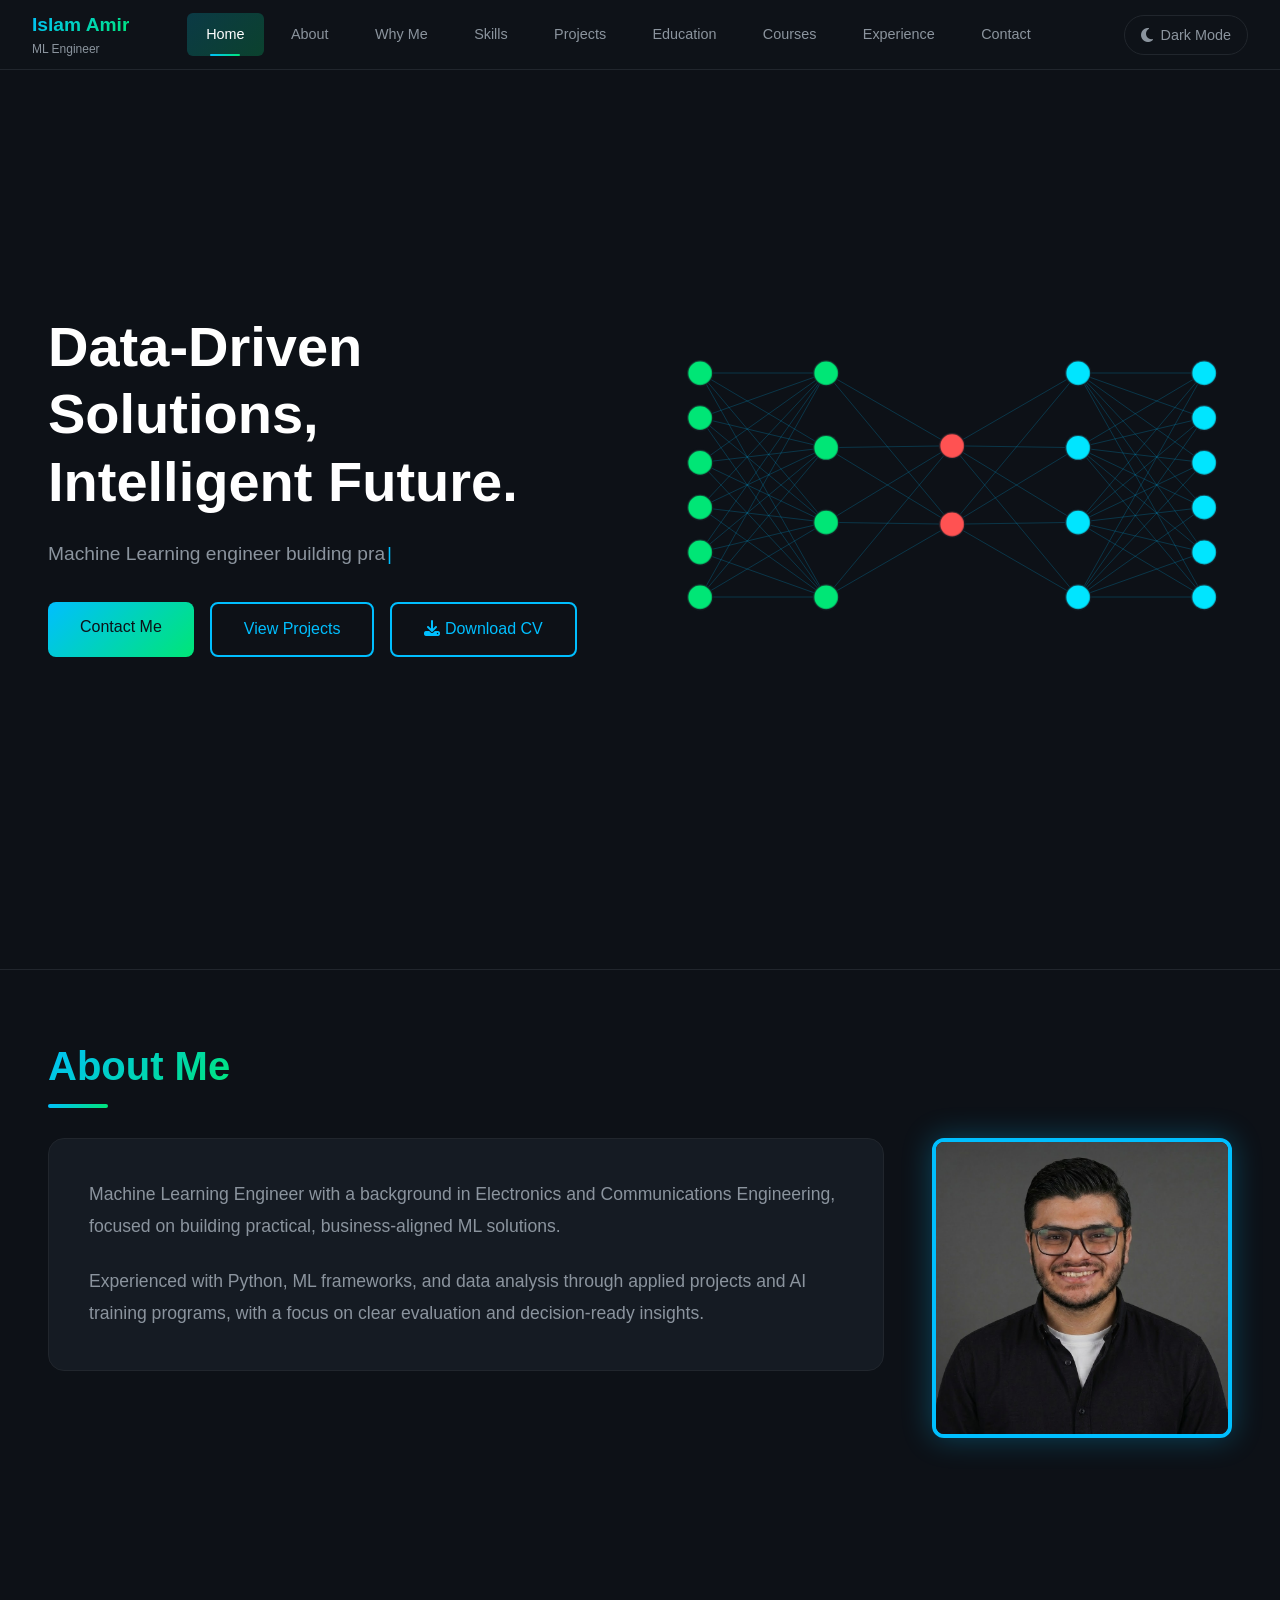
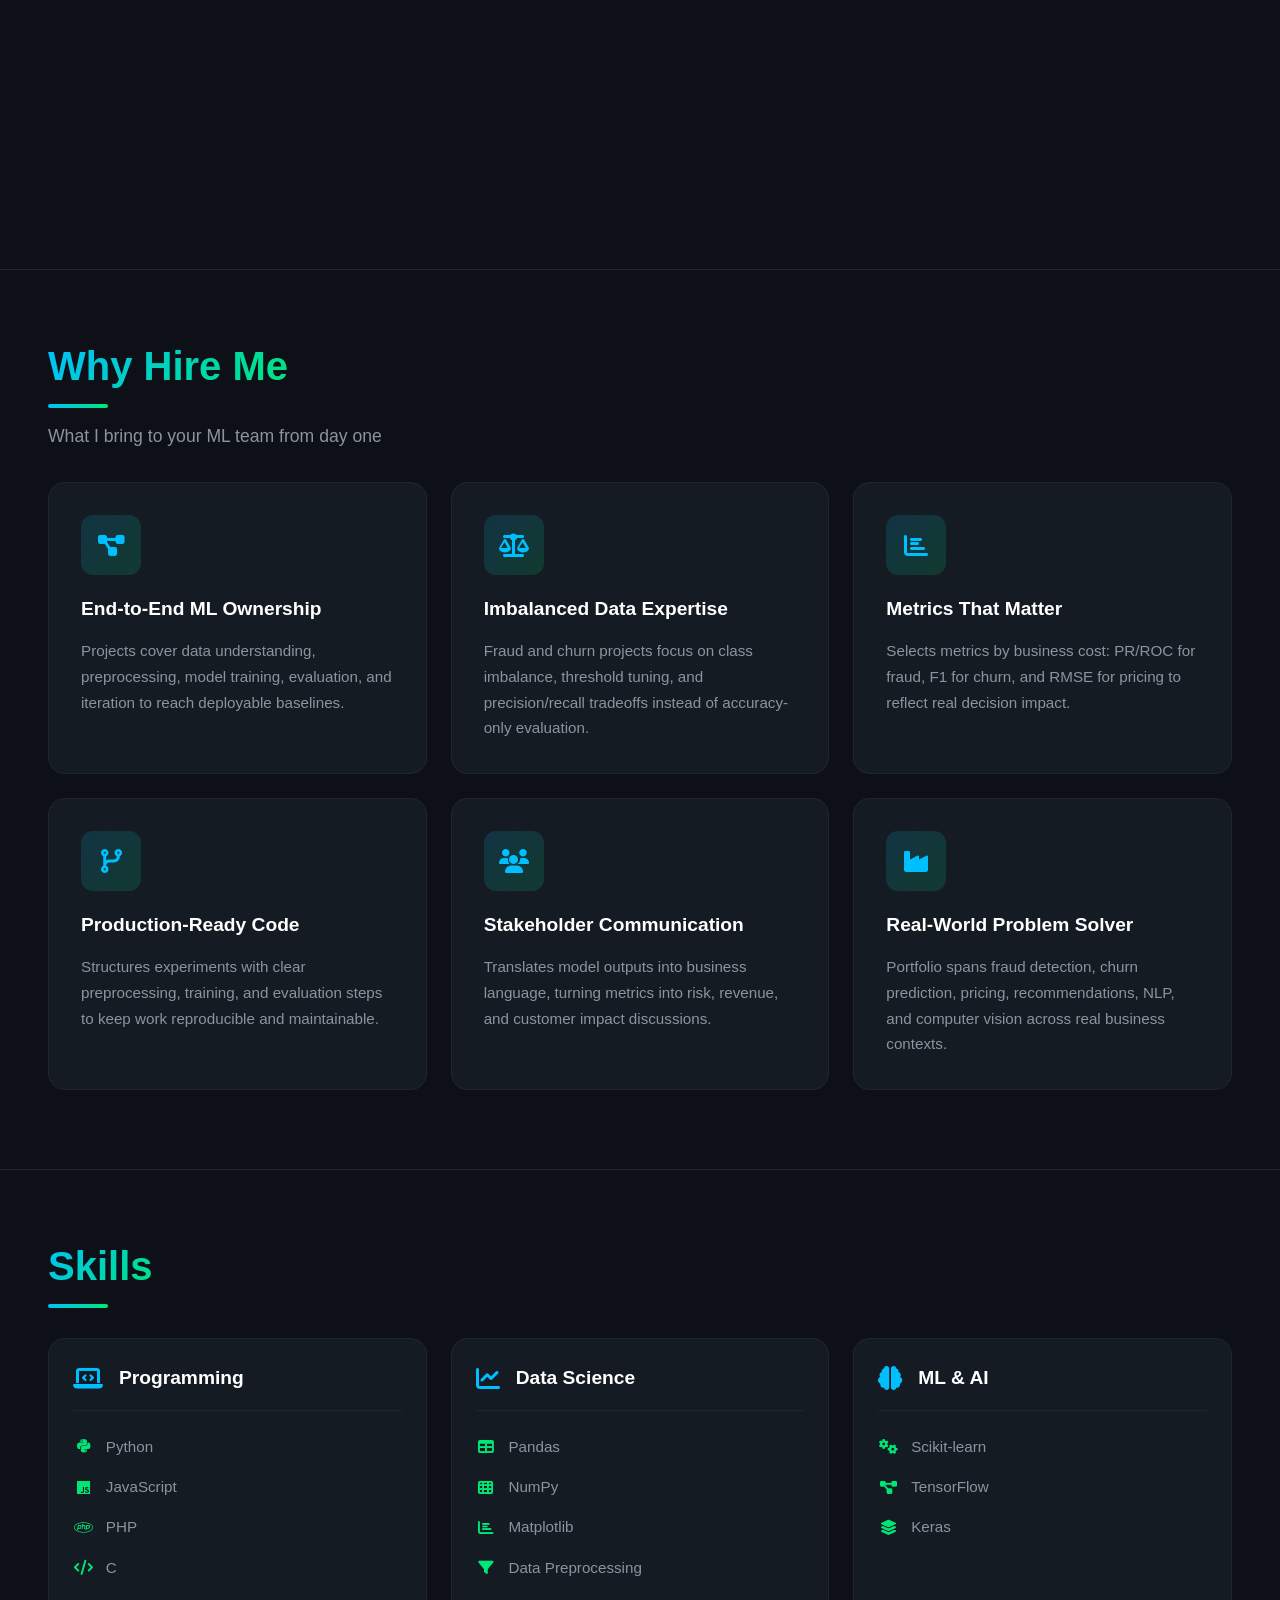
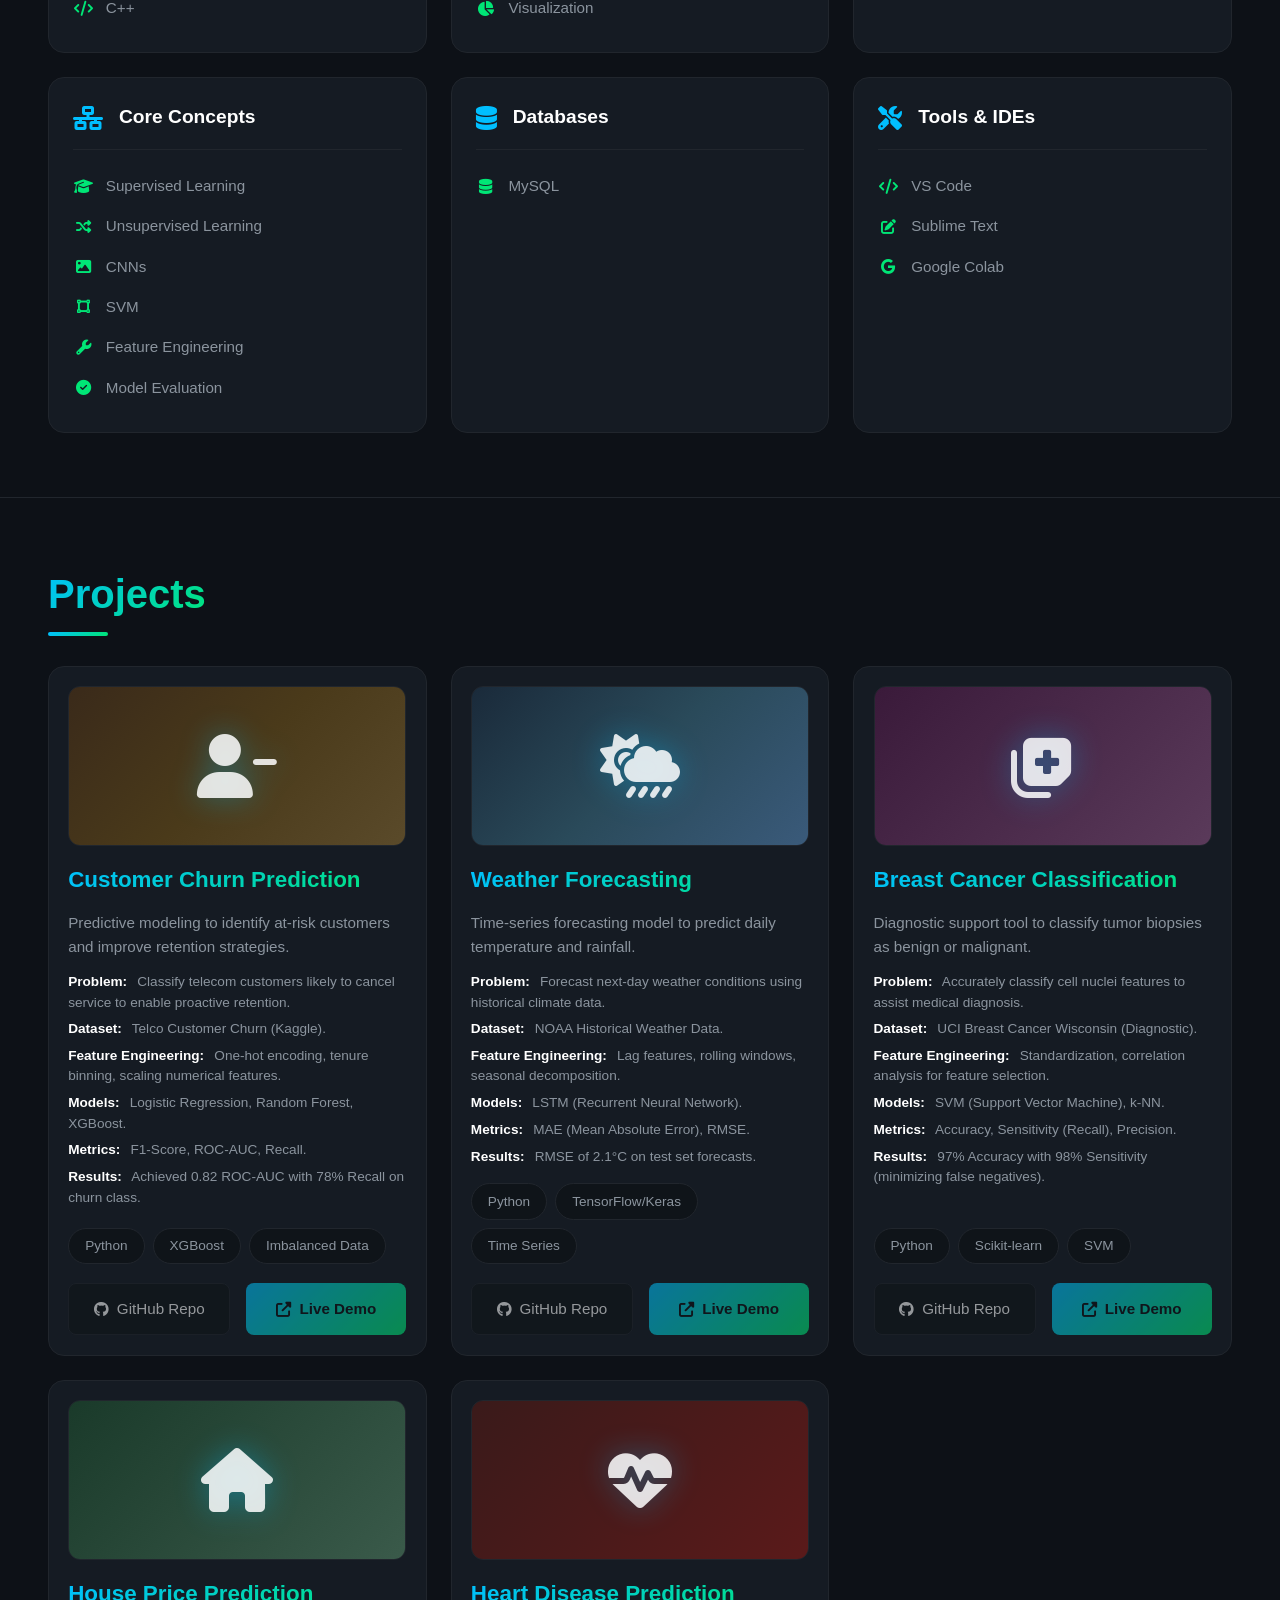
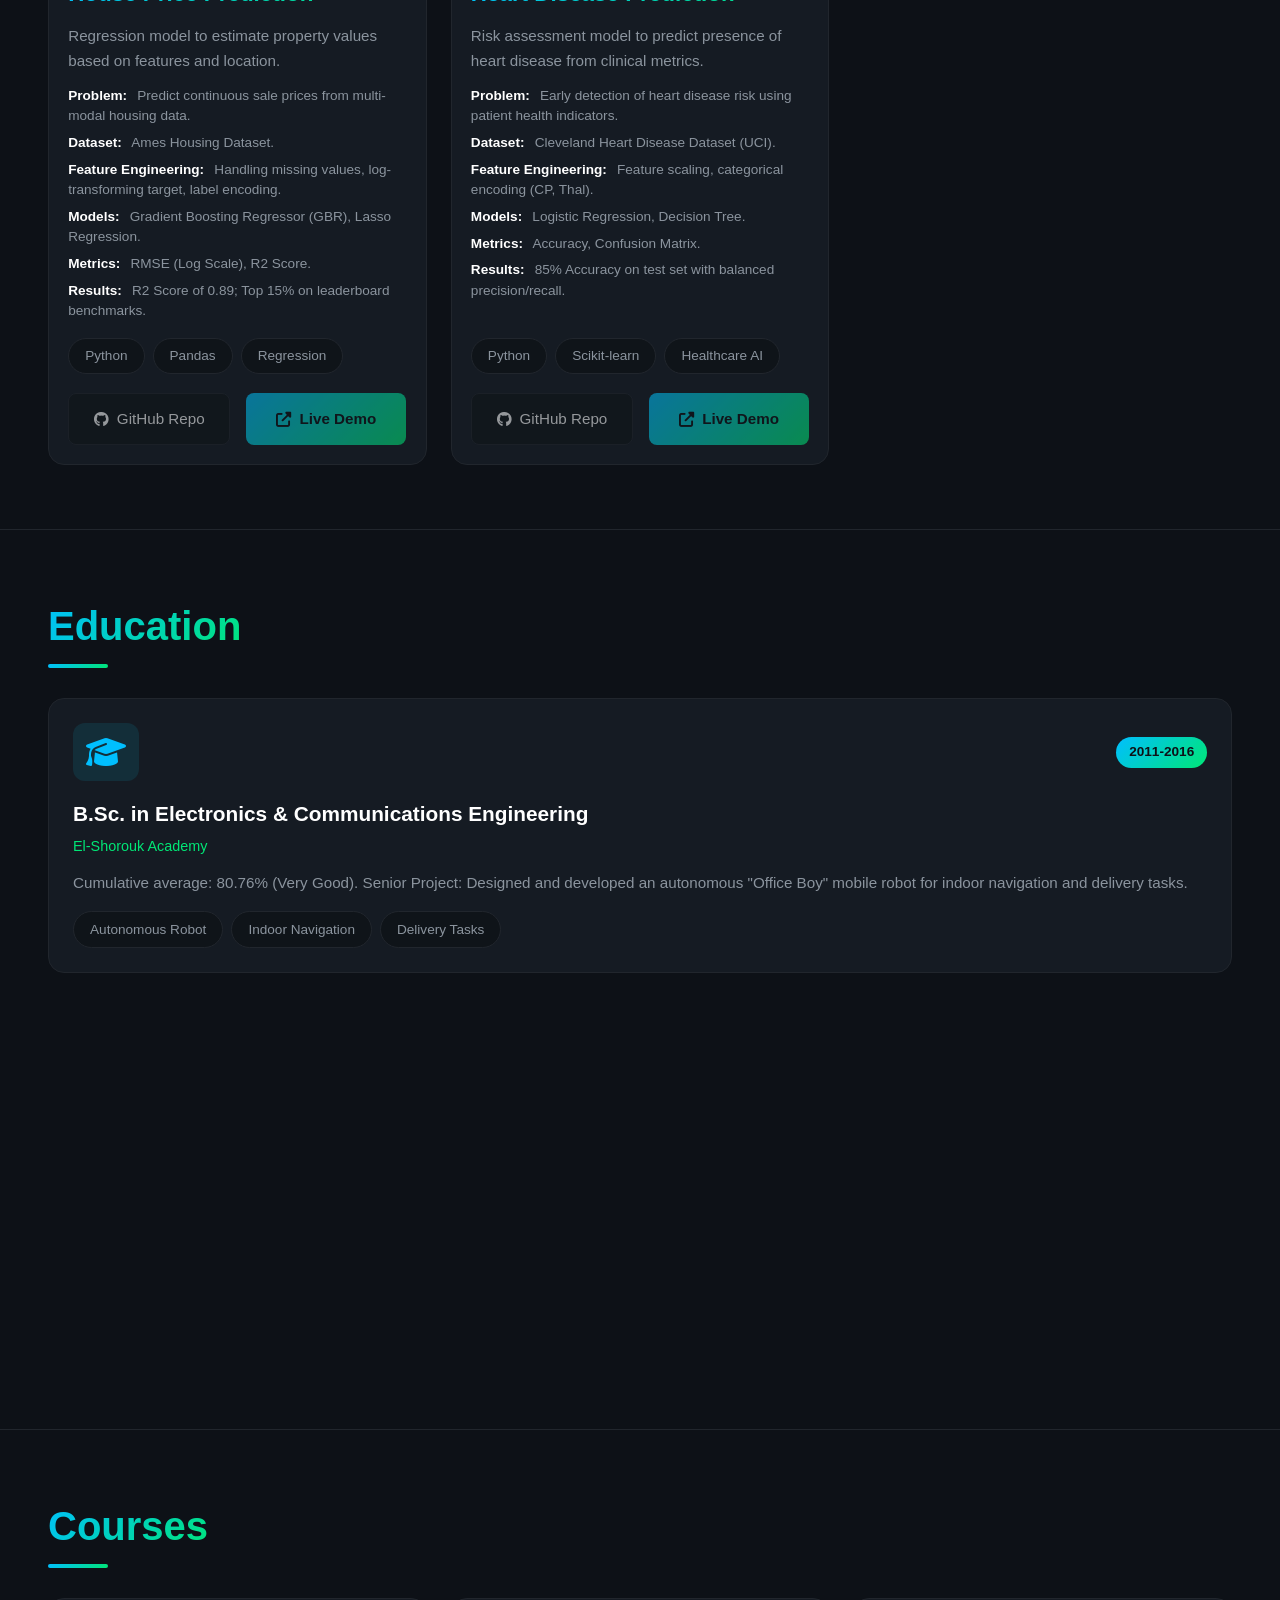
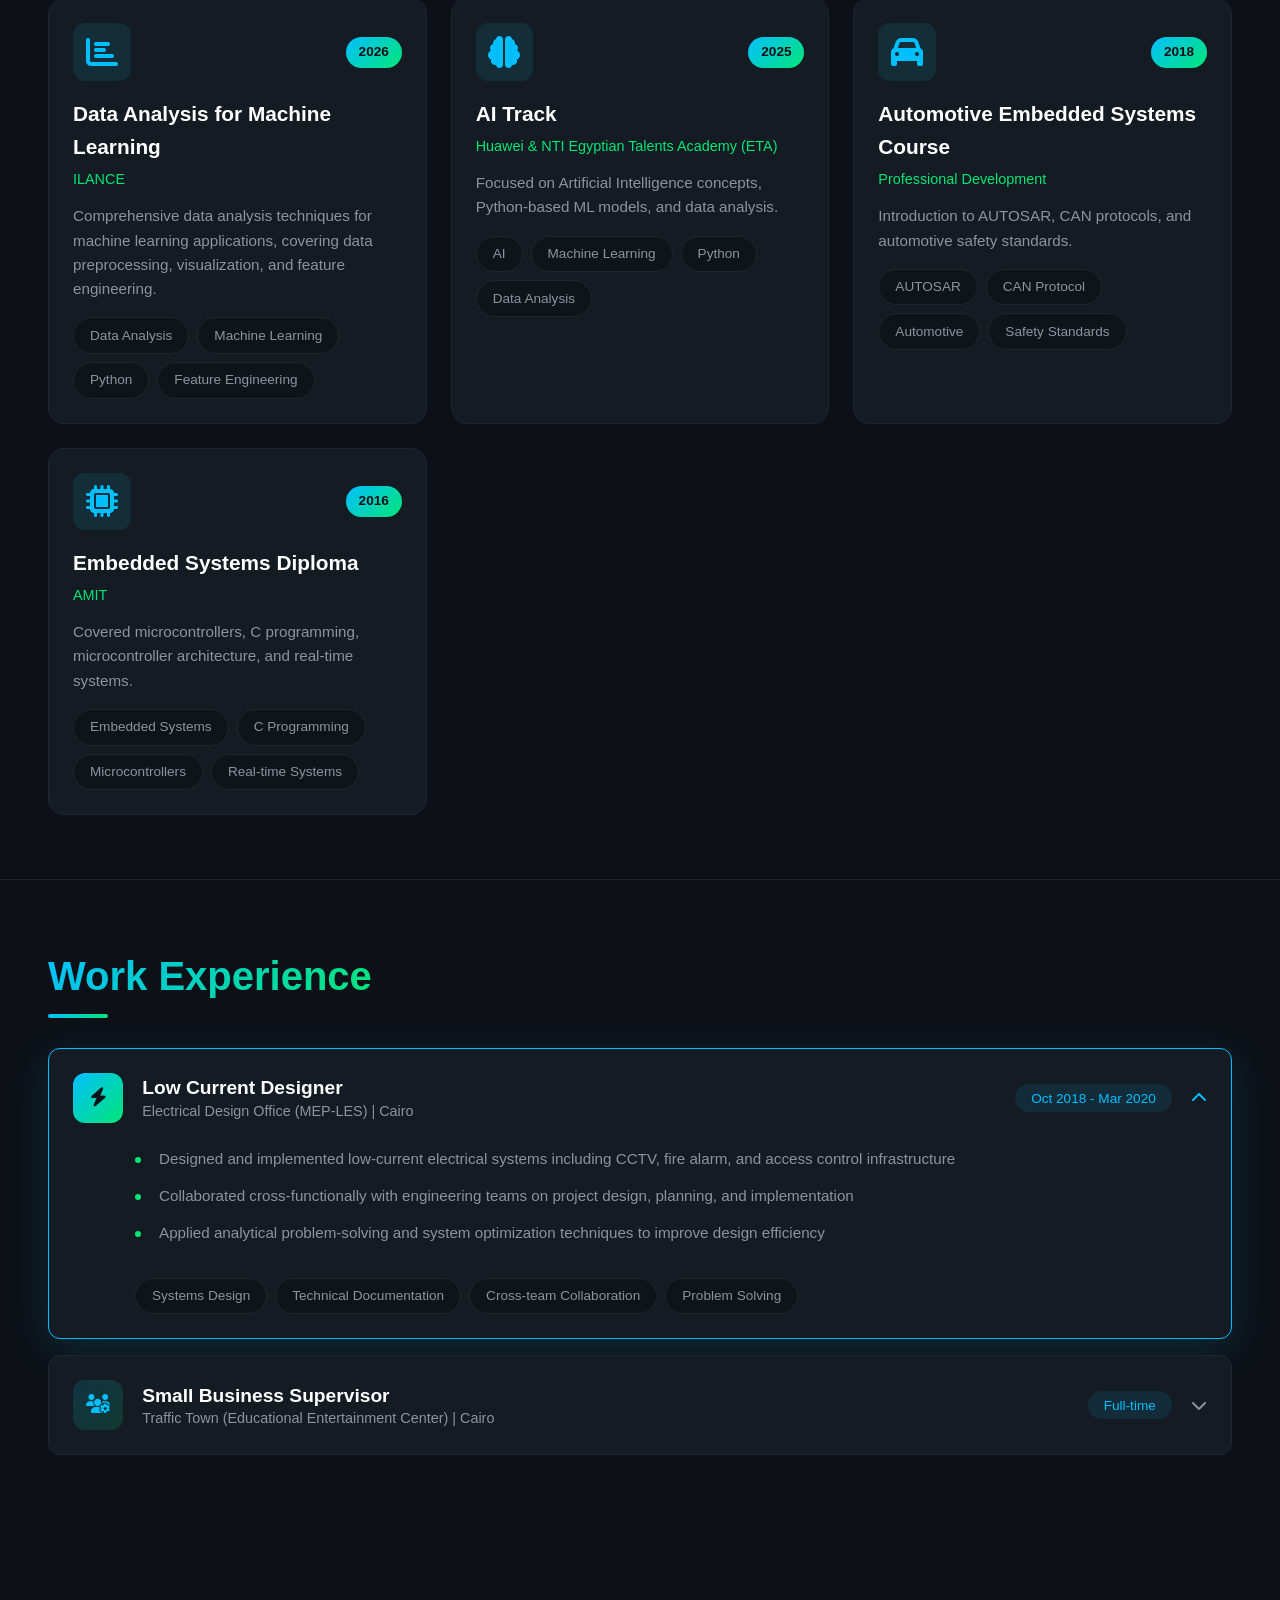
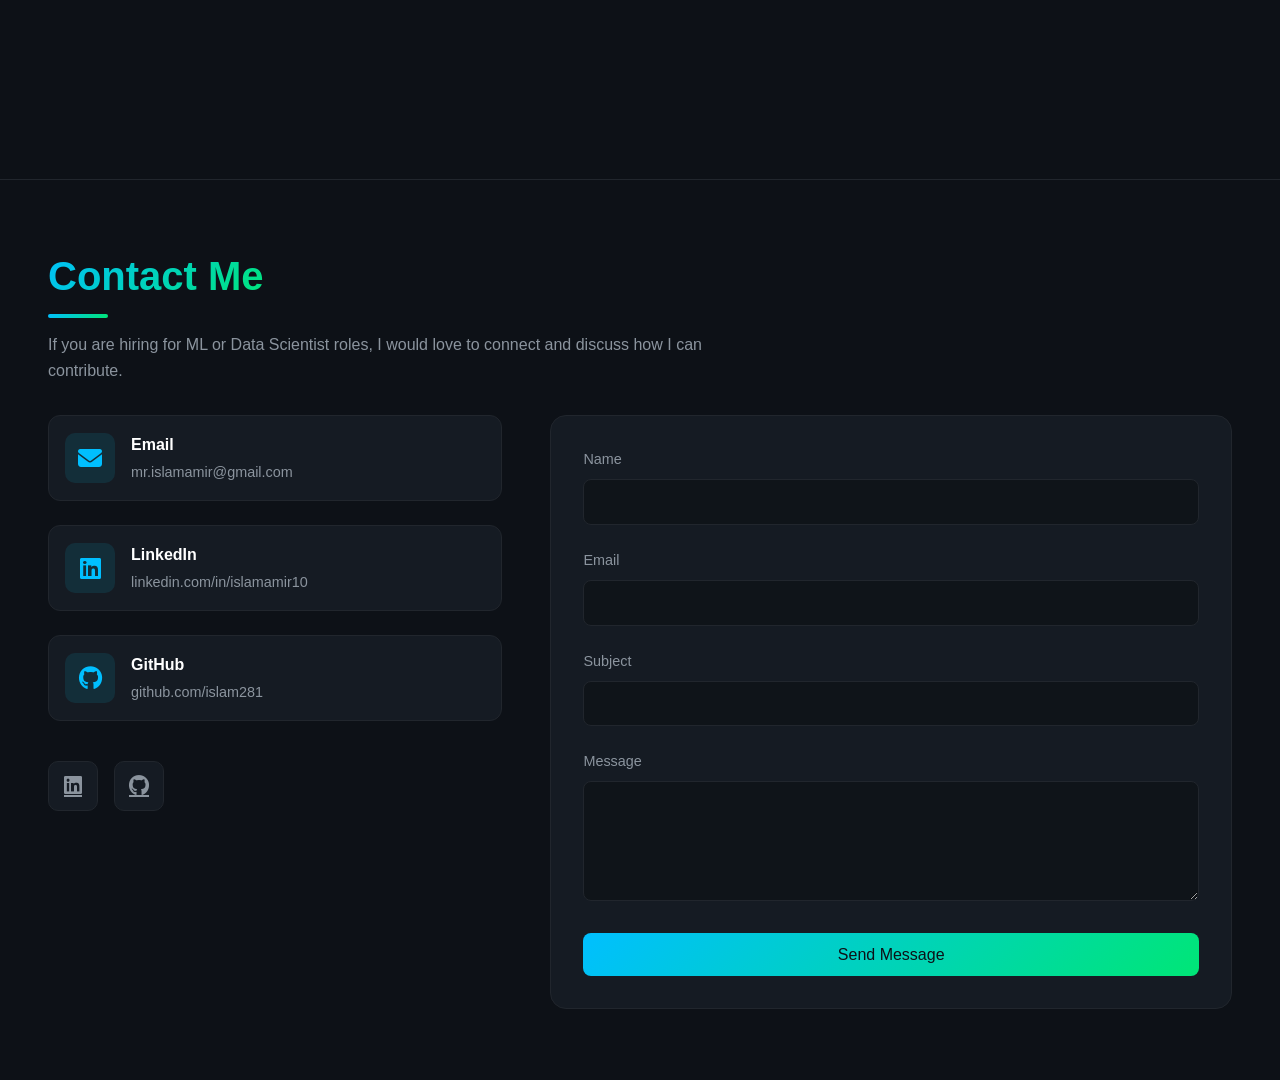
==== commit 7836ffd6: "Add files via upload" ====
--- a/index.html
+++ b/index.html
@@ -30,6 +30,11 @@
                 <a href="#contact" class="nav-link" data-section="contact">Contact</a>
             </nav>
             
+            <button class="theme-toggle" id="themeToggle" aria-label="Toggle theme">
+                <i class="fas fa-moon"></i>
+                <span class="theme-text">Dark Mode</span>
+            </button>
+            
             <button class="menu-toggle" aria-label="Toggle menu">
                 <i class="fas fa-bars"></i>
             </button>
@@ -51,111 +56,8 @@
                     </div>
                 </div>
                 <div class="home-visual">
-                    <div class="neural-network brain-network">
-                        <svg viewBox="0 0 600 400" class="network-svg" id="brainNetwork">
-                            <defs>
-                                <!-- Glow filters -->
-                                <filter id="glowCyan" x="-50%" y="-50%" width="200%" height="200%">
-                                    <feGaussianBlur stdDeviation="3" result="coloredBlur"/>
-                                    <feMerge>
-                                        <feMergeNode in="coloredBlur"/>
-                                        <feMergeNode in="SourceGraphic"/>
-                                    </feMerge>
-                                </filter>
-                                <filter id="glowOrange" x="-50%" y="-50%" width="200%" height="200%">
-                                    <feGaussianBlur stdDeviation="2" result="coloredBlur"/>
-                                    <feMerge>
-                                        <feMergeNode in="coloredBlur"/>
-                                        <feMergeNode in="SourceGraphic"/>
-                                    </feMerge>
-                                </filter>
-                                <!-- Radial gradient for background effect -->
-                                <radialGradient id="bgGlow" cx="50%" cy="50%" r="50%">
-                                    <stop offset="0%" style="stop-color:#1a3a5c;stop-opacity:0.3" />
-                                    <stop offset="100%" style="stop-color:#0d1117;stop-opacity:0" />
-                                </radialGradient>
-                            </defs>
-                            
-                            <!-- Background glow -->
-                            <ellipse cx="300" cy="200" rx="280" ry="180" fill="url(#bgGlow)" class="bg-glow"/>
-                            
-                            <!-- Connections container (drawn first, behind nodes) -->
-                            <g class="connections"></g>
-                            
-                            <!-- Weight labels container -->
-                            <g class="weight-labels"></g>
-                            
-                            <!-- Brain-like neural network - 7 layers arranged in elliptical pattern -->
-                            <!-- Layer 1 - Input (left edge) - 4 nodes -->
-                            <g class="layer layer-1">
-                                <circle cx="40" cy="120" r="12" />
-                                <circle cx="40" cy="180" r="12" />
-                                <circle cx="40" cy="240" r="12" />
-                                <circle cx="40" cy="300" r="12" />
-                            </g>
-                            
-                            <!-- Layer 2 - 6 nodes -->
-                            <g class="layer layer-2">
-                                <circle cx="120" cy="80" r="11" />
-                                <circle cx="120" cy="140" r="11" />
-                                <circle cx="120" cy="200" r="11" />
-                                <circle cx="120" cy="260" r="11" />
-                                <circle cx="120" cy="320" r="11" />
-                            </g>
-                            
-                            <!-- Layer 3 - 7 nodes (expanding) -->
-                            <g class="layer layer-3">
-                                <circle cx="200" cy="50" r="10" />
-                                <circle cx="200" cy="100" r="10" />
-                                <circle cx="200" cy="150" r="10" />
-                                <circle cx="200" cy="200" r="10" />
-                                <circle cx="200" cy="250" r="10" />
-                                <circle cx="200" cy="300" r="10" />
-                                <circle cx="200" cy="350" r="10" />
-                            </g>
-                            
-                            <!-- Layer 4 - Center (widest) - 8 nodes -->
-                            <g class="layer layer-4">
-                                <circle cx="300" cy="40" r="12" />
-                                <circle cx="300" cy="90" r="12" />
-                                <circle cx="300" cy="140" r="12" />
-                                <circle cx="300" cy="190" r="12" />
-                                <circle cx="300" cy="240" r="12" />
-                                <circle cx="300" cy="290" r="12" />
-                                <circle cx="300" cy="340" r="12" />
-                            </g>
-                            
-                            <!-- Layer 5 - 7 nodes (contracting) -->
-                            <g class="layer layer-5">
-                                <circle cx="400" cy="50" r="10" />
-                                <circle cx="400" cy="100" r="10" />
-                                <circle cx="400" cy="150" r="10" />
-                                <circle cx="400" cy="200" r="10" />
-                                <circle cx="400" cy="250" r="10" />
-                                <circle cx="400" cy="300" r="10" />
-                                <circle cx="400" cy="350" r="10" />
-                            </g>
-                            
-                            <!-- Layer 6 - 5 nodes -->
-                            <g class="layer layer-6">
-                                <circle cx="480" cy="80" r="11" />
-                                <circle cx="480" cy="140" r="11" />
-                                <circle cx="480" cy="200" r="11" />
-                                <circle cx="480" cy="260" r="11" />
-                                <circle cx="480" cy="320" r="11" />
-                            </g>
-                            
-                            <!-- Layer 7 - Output (right edge) - 4 nodes -->
-                            <g class="layer layer-7">
-                                <circle cx="560" cy="120" r="12" />
-                                <circle cx="560" cy="180" r="12" />
-                                <circle cx="560" cy="240" r="12" />
-                                <circle cx="560" cy="300" r="12" />
-                            </g>
-                            
-                            <!-- Data flow particles container -->
-                            <g class="particles"></g>
-                        </svg>
+                    <div id="nn-container" class="neural-network">
+                        <!-- SVG will be injected here by main.js -->
                     </div>
                 </div>
             </div>
@@ -317,127 +219,7 @@
         <section id="projects" class="section">
             <h2 class="section-title">Projects</h2>
             <div class="projects-grid">
-                <!-- Project 1: Fraud Detection -->
-                <div class="project-card">
-                    <div class="project-thumbnail">
-                        <div class="thumbnail-placeholder fraud-detection">
-                            <i class="fas fa-shield-alt project-icon"></i>
-                        </div>
-                    </div>
-                    <h3 class="project-title">Fraud Detection System</h3>
-                    <div class="project-description">
-                        <p class="project-summary">Real-time fraud detection to flag suspicious transactions in high-risk financial environments.</p>
-                        <ul class="project-details">
-                            <li><span class="detail-label">Problem:</span> Identify fraudulent transactions under extreme class imbalance.</li>
-                            <li><span class="detail-label">Dataset:</span> Available on request.</li>
-                            <li><span class="detail-label">Feature Engineering:</span> Available on request.</li>
-                            <li><span class="detail-label">Models:</span> Anomaly detection + ensemble methods.</li>
-                            <li><span class="detail-label">Metrics:</span> R2 Score, F1, ROC AUC.</li>
-                            <li><span class="detail-label">Results:</span> 0.95 to 0.80 range.</li>
-                        </ul>
-                    </div>
-                    <div class="project-tags">
-                        <span class="tag">Python</span>
-                        <span class="tag">Scikit-learn</span>
-                        <span class="tag">XGBoost</span>
-                    </div>
-                    <div class="project-links">
-                        <a href="#" class="btn-code btn-disabled" aria-disabled="true"><i class="fab fa-github"></i> GitHub Repo</a>
-                        <a href="#" class="btn-demo btn-disabled" aria-disabled="true"><i class="fas fa-external-link-alt"></i> Live Demo</a>
-                    </div>
-                </div>
-                
-                <!-- Project 2: Image Classification -->
-                <div class="project-card">
-                    <div class="project-thumbnail">
-                        <div class="thumbnail-placeholder image-class">
-                            <i class="fas fa-images project-icon"></i>
-                        </div>
-                    </div>
-                    <h3 class="project-title">Image Classification CNN</h3>
-                    <div class="project-description">
-                        <p class="project-summary">Image classification pipeline using CNNs for multi-class categorization.</p>
-                        <ul class="project-details">
-                            <li><span class="detail-label">Problem:</span> Classify images into predefined categories.</li>
-                            <li><span class="detail-label">Dataset:</span> Custom dataset (details not specified).</li>
-                            <li><span class="detail-label">Feature Engineering:</span> Data augmentation.</li>
-                            <li><span class="detail-label">Models:</span> CNN (TensorFlow).</li>
-                            <li><span class="detail-label">Metrics:</span> R2 Score, F1, ROC AUC.</li>
-                            <li><span class="detail-label">Results:</span> 0.95 to 0.80 range.</li>
-                        </ul>
-                    </div>
-                    <div class="project-tags">
-                        <span class="tag">Python</span>
-                        <span class="tag">TensorFlow</span>
-                        <span class="tag">CNN</span>
-                    </div>
-                    <div class="project-links">
-                        <a href="#" class="btn-code btn-disabled" aria-disabled="true"><i class="fab fa-github"></i> GitHub Repo</a>
-                        <a href="#" class="btn-demo btn-disabled" aria-disabled="true"><i class="fas fa-external-link-alt"></i> Live Demo</a>
-                    </div>
-                </div>
-                
-                <!-- Project 3: Sentiment Analysis -->
-                <div class="project-card">
-                    <div class="project-thumbnail">
-                        <div class="thumbnail-placeholder sentiment">
-                            <i class="fas fa-comments project-icon"></i>
-                        </div>
-                    </div>
-                    <h3 class="project-title">Sentiment Analysis NLP</h3>
-                    <div class="project-description">
-                        <p class="project-summary">Sentiment analysis on social media text to capture customer opinion signals.</p>
-                        <ul class="project-details">
-                            <li><span class="detail-label">Problem:</span> Classify sentiment from text data.</li>
-                            <li><span class="detail-label">Dataset:</span> Social media text (details not specified).</li>
-                            <li><span class="detail-label">Feature Engineering:</span> Available on request.</li>
-                            <li><span class="detail-label">Models:</span> LSTM + transformer-based architectures.</li>
-                            <li><span class="detail-label">Metrics:</span> R2 Score, F1, ROC AUC.</li>
-                            <li><span class="detail-label">Results:</span> 0.95 to 0.80 range.</li>
-                        </ul>
-                    </div>
-                    <div class="project-tags">
-                        <span class="tag">Python</span>
-                        <span class="tag">NLTK</span>
-                        <span class="tag">Keras</span>
-                    </div>
-                    <div class="project-links">
-                        <a href="#" class="btn-code btn-disabled" aria-disabled="true"><i class="fab fa-github"></i> GitHub Repo</a>
-                        <a href="#" class="btn-demo btn-disabled" aria-disabled="true"><i class="fas fa-external-link-alt"></i> Live Demo</a>
-                    </div>
-                </div>
-                
-                <!-- Project 4: Stock Price Prediction -->
-                <div class="project-card">
-                    <div class="project-thumbnail">
-                        <div class="thumbnail-placeholder stock">
-                            <i class="fas fa-chart-line project-icon"></i>
-                        </div>
-                    </div>
-                    <h3 class="project-title">Stock Price Prediction</h3>
-                    <div class="project-description">
-                        <p class="project-summary">Time-series forecasting for stock prices using historical sequences and technical indicators.</p>
-                        <ul class="project-details">
-                            <li><span class="detail-label">Problem:</span> Predict future prices from historical market data.</li>
-                            <li><span class="detail-label">Dataset:</span> Historical price series (details not specified).</li>
-                            <li><span class="detail-label">Feature Engineering:</span> Technical indicators.</li>
-                            <li><span class="detail-label">Models:</span> LSTM networks.</li>
-                            <li><span class="detail-label">Metrics:</span> R2 Score, F1, ROC AUC.</li>
-                            <li><span class="detail-label">Results:</span> 0.95 to 0.80 range.</li>
-                        </ul>
-                    </div>
-                    <div class="project-tags">
-                        <span class="tag">Python</span>
-                        <span class="tag">LSTM</span>
-                        <span class="tag">Pandas</span>
-                    </div>
-                    <div class="project-links">
-                        <a href="#" class="btn-code btn-disabled" aria-disabled="true"><i class="fab fa-github"></i> GitHub Repo</a>
-                        <a href="#" class="btn-demo btn-disabled" aria-disabled="true"><i class="fas fa-external-link-alt"></i> Live Demo</a>
-                    </div>
-                </div>
-                
-                <!-- Project 5: Customer Churn -->
+                <!-- Project 1: Customer Churn Prediction -->
                 <div class="project-card">
                     <div class="project-thumbnail">
                         <div class="thumbnail-placeholder churn">
@@ -446,88 +228,88 @@
                     </div>
                     <h3 class="project-title">Customer Churn Prediction</h3>
                     <div class="project-description">
-                        <p class="project-summary">Customer churn prediction to reduce revenue loss and target retention efforts.</p>
+                        <p class="project-summary">Predictive modeling to identify at-risk customers and improve retention strategies.</p>
                         <ul class="project-details">
-                            <li><span class="detail-label">Problem:</span> Classify customers at risk of churn.</li>
-                            <li><span class="detail-label">Dataset:</span> Available on request.</li>
-                            <li><span class="detail-label">Feature Engineering:</span> Feature engineering + EDA.</li>
-                            <li><span class="detail-label">Models:</span> Random Forest + classification models.</li>
-                            <li><span class="detail-label">Metrics:</span> R2 Score, F1, ROC AUC.</li>
-                            <li><span class="detail-label">Results:</span> 0.95 to 0.80 range.</li>
+                            <li><span class="detail-label">Problem:</span> Classify telecom customers likely to cancel service to enable proactive retention.</li>
+                            <li><span class="detail-label">Dataset:</span> Telco Customer Churn (Kaggle).</li>
+                            <li><span class="detail-label">Feature Engineering:</span> One-hot encoding, tenure binning, scaling numerical features.</li>
+                            <li><span class="detail-label">Models:</span> Logistic Regression, Random Forest, XGBoost.</li>
+                            <li><span class="detail-label">Metrics:</span> F1-Score, ROC-AUC, Recall.</li>
+                            <li><span class="detail-label">Results:</span> Achieved 0.82 ROC-AUC with 78% Recall on churn class.</li>
                         </ul>
                     </div>
                     <div class="project-tags">
                         <span class="tag">Python</span>
-                        <span class="tag">Random Forest</span>
-                        <span class="tag">EDA</span>
+                        <span class="tag">XGBoost</span>
+                        <span class="tag">Imbalanced Data</span>
                     </div>
                     <div class="project-links">
                         <a href="#" class="btn-code btn-disabled" aria-disabled="true"><i class="fab fa-github"></i> GitHub Repo</a>
                         <a href="#" class="btn-demo btn-disabled" aria-disabled="true"><i class="fas fa-external-link-alt"></i> Live Demo</a>
                     </div>
                 </div>
-                
-                <!-- Project 6: Recommendation Engine -->
+
+                <!-- Project 2: Weather Prediction -->
                 <div class="project-card">
                     <div class="project-thumbnail">
-                        <div class="thumbnail-placeholder recommendation">
-                            <i class="fas fa-thumbs-up project-icon"></i>
-                        </div>
-                    </div>
-                    <h3 class="project-title">Recommendation Engine</h3>
+                        <div class="thumbnail-placeholder weather">
+                            <i class="fas fa-cloud-sun-rain project-icon"></i>
+                        </div>
+                    </div>
+                    <h3 class="project-title">Weather Forecasting</h3>
                     <div class="project-description">
-                        <p class="project-summary">Movie recommendation system to improve user engagement and content discovery.</p>
+                        <p class="project-summary">Time-series forecasting model to predict daily temperature and rainfall.</p>
                         <ul class="project-details">
-                            <li><span class="detail-label">Problem:</span> Recommend relevant items based on user behavior.</li>
-                            <li><span class="detail-label">Dataset:</span> Available on request.</li>
-                            <li><span class="detail-label">Feature Engineering:</span> Available on request.</li>
-                            <li><span class="detail-label">Models:</span> Collaborative filtering, content-based, matrix factorization.</li>
-                            <li><span class="detail-label">Metrics:</span> R2 Score, F1, ROC AUC.</li>
-                            <li><span class="detail-label">Results:</span> 0.95 to 0.80 range.</li>
+                            <li><span class="detail-label">Problem:</span> Forecast next-day weather conditions using historical climate data.</li>
+                            <li><span class="detail-label">Dataset:</span> NOAA Historical Weather Data.</li>
+                            <li><span class="detail-label">Feature Engineering:</span> Lag features, rolling windows, seasonal decomposition.</li>
+                            <li><span class="detail-label">Models:</span> LSTM (Recurrent Neural Network).</li>
+                            <li><span class="detail-label">Metrics:</span> MAE (Mean Absolute Error), RMSE.</li>
+                            <li><span class="detail-label">Results:</span> RMSE of 2.1°C on test set forecasts.</li>
                         </ul>
                     </div>
                     <div class="project-tags">
                         <span class="tag">Python</span>
-                        <span class="tag">Surprise</span>
-                        <span class="tag">API</span>
+                        <span class="tag">TensorFlow/Keras</span>
+                        <span class="tag">Time Series</span>
                     </div>
                     <div class="project-links">
                         <a href="#" class="btn-code btn-disabled" aria-disabled="true"><i class="fab fa-github"></i> GitHub Repo</a>
                         <a href="#" class="btn-demo btn-disabled" aria-disabled="true"><i class="fas fa-external-link-alt"></i> Live Demo</a>
                     </div>
                 </div>
-                
-                <!-- Project 7: Object Detection -->
+
+                <!-- Project 3: Breast Cancer Classification -->
                 <div class="project-card">
                     <div class="project-thumbnail">
-                        <div class="thumbnail-placeholder object-detect">
-                            <i class="fas fa-search project-icon"></i>
-                        </div>
-                    </div>
-                    <h3 class="project-title">Object Detection YOLO</h3>
+                        <div class="thumbnail-placeholder medical">
+                            <i class="fas fa-notes-medical project-icon"></i>
+                        </div>
+                    </div>
+                    <h3 class="project-title">Breast Cancer Classification</h3>
                     <div class="project-description">
-                        <p class="project-summary">Real-time object detection for identifying and localizing multiple objects.</p>
+                        <p class="project-summary">Diagnostic support tool to classify tumor biopsies as benign or malignant.</p>
                         <ul class="project-details">
-                            <li><span class="detail-label">Problem:</span> Detect and localize objects in images and video.</li>
-                            <li><span class="detail-label">Dataset:</span> Available on request.</li>
-                            <li><span class="detail-label">Feature Engineering:</span> Available on request.</li>
-                            <li><span class="detail-label">Models:</span> YOLOv5.</li>
-                            <li><span class="detail-label">Metrics:</span> R2 Score, F1, ROC AUC.</li>
-                            <li><span class="detail-label">Results:</span> 0.95 to 0.80 range.</li>
+                            <li><span class="detail-label">Problem:</span> Accurately classify cell nuclei features to assist medical diagnosis.</li>
+                            <li><span class="detail-label">Dataset:</span> UCI Breast Cancer Wisconsin (Diagnostic).</li>
+                            <li><span class="detail-label">Feature Engineering:</span> Standardization, correlation analysis for feature selection.</li>
+                            <li><span class="detail-label">Models:</span> SVM (Support Vector Machine), k-NN.</li>
+                            <li><span class="detail-label">Metrics:</span> Accuracy, Sensitivity (Recall), Precision.</li>
+                            <li><span class="detail-label">Results:</span> 97% Accuracy with 98% Sensitivity (minimizing false negatives).</li>
                         </ul>
                     </div>
                     <div class="project-tags">
                         <span class="tag">Python</span>
-                        <span class="tag">YOLOv5</span>
-                        <span class="tag">OpenCV</span>
+                        <span class="tag">Scikit-learn</span>
+                        <span class="tag">SVM</span>
                     </div>
                     <div class="project-links">
                         <a href="#" class="btn-code btn-disabled" aria-disabled="true"><i class="fab fa-github"></i> GitHub Repo</a>
                         <a href="#" class="btn-demo btn-disabled" aria-disabled="true"><i class="fas fa-external-link-alt"></i> Live Demo</a>
                     </div>
                 </div>
-                
-                <!-- Project 8: House Price Prediction -->
+
+                <!-- Project 4: House Price Prediction -->
                 <div class="project-card">
                     <div class="project-thumbnail">
                         <div class="thumbnail-placeholder house">
@@ -536,84 +318,54 @@
                     </div>
                     <h3 class="project-title">House Price Prediction</h3>
                     <div class="project-description">
-                        <p class="project-summary">House price prediction using structured property data for accurate pricing.</p>
+                        <p class="project-summary">Regression model to estimate property values based on features and location.</p>
                         <ul class="project-details">
-                            <li><span class="detail-label">Problem:</span> Predict housing prices from multi-feature data.</li>
-                            <li><span class="detail-label">Dataset:</span> Available on request.</li>
-                            <li><span class="detail-label">Feature Engineering:</span> Extensive feature engineering.</li>
-                            <li><span class="detail-label">Models:</span> XGBoost regression.</li>
-                            <li><span class="detail-label">Metrics:</span> R2 Score, F1, ROC AUC.</li>
-                            <li><span class="detail-label">Results:</span> 0.95 to 0.80 range.</li>
+                            <li><span class="detail-label">Problem:</span> Predict continuous sale prices from multi-modal housing data.</li>
+                            <li><span class="detail-label">Dataset:</span> Ames Housing Dataset.</li>
+                            <li><span class="detail-label">Feature Engineering:</span> Handling missing values, log-transforming target, label encoding.</li>
+                            <li><span class="detail-label">Models:</span> Gradient Boosting Regressor (GBR), Lasso Regression.</li>
+                            <li><span class="detail-label">Metrics:</span> RMSE (Log Scale), R2 Score.</li>
+                            <li><span class="detail-label">Results:</span> R2 Score of 0.89; Top 15% on leaderboard benchmarks.</li>
                         </ul>
                     </div>
                     <div class="project-tags">
                         <span class="tag">Python</span>
-                        <span class="tag">XGBoost</span>
-                        <span class="tag">Feature Eng.</span>
+                        <span class="tag">Pandas</span>
+                        <span class="tag">Regression</span>
                     </div>
                     <div class="project-links">
                         <a href="#" class="btn-code btn-disabled" aria-disabled="true"><i class="fab fa-github"></i> GitHub Repo</a>
                         <a href="#" class="btn-demo btn-disabled" aria-disabled="true"><i class="fas fa-external-link-alt"></i> Live Demo</a>
                     </div>
                 </div>
-                
-                <!-- Project 9: Spam Detection -->
+
+                <!-- Project 5: Heart Disease Prediction -->
                 <div class="project-card">
                     <div class="project-thumbnail">
-                        <div class="thumbnail-placeholder spam">
-                            <i class="fas fa-envelope-open-text project-icon"></i>
-                        </div>
-                    </div>
-                    <h3 class="project-title">Spam Email Classifier</h3>
+                        <div class="thumbnail-placeholder heart">
+                            <i class="fas fa-heartbeat project-icon"></i>
+                        </div>
+                    </div>
+                    <h3 class="project-title">Heart Disease Prediction</h3>
                     <div class="project-description">
-                        <p class="project-summary">Spam email classification to reduce unwanted and risky messages.</p>
+                        <p class="project-summary">Risk assessment model to predict presence of heart disease from clinical metrics.</p>
                         <ul class="project-details">
-                            <li><span class="detail-label">Problem:</span> Classify spam vs. legitimate emails.</li>
-                            <li><span class="detail-label">Dataset:</span> Available on request.</li>
-                            <li><span class="detail-label">Feature Engineering:</span> TF-IDF vectorization.</li>
-                            <li><span class="detail-label">Models:</span> Naive Bayes.</li>
-                            <li><span class="detail-label">Metrics:</span> R2 Score, F1, ROC AUC.</li>
-                            <li><span class="detail-label">Results:</span> 0.95 to 0.80 range.</li>
+                            <li><span class="detail-label">Problem:</span> Early detection of heart disease risk using patient health indicators.</li>
+                            <li><span class="detail-label">Dataset:</span> Cleveland Heart Disease Dataset (UCI).</li>
+                            <li><span class="detail-label">Feature Engineering:</span> Feature scaling, categorical encoding (CP, Thal).</li>
+                            <li><span class="detail-label">Models:</span> Logistic Regression, Decision Tree.</li>
+                            <li><span class="detail-label">Metrics:</span> Accuracy, Confusion Matrix.</li>
+                            <li><span class="detail-label">Results:</span> 85% Accuracy on test set with balanced precision/recall.</li>
                         </ul>
                     </div>
                     <div class="project-tags">
                         <span class="tag">Python</span>
-                        <span class="tag">NLP</span>
-                        <span class="tag">Naive Bayes</span>
+                        <span class="tag">Scikit-learn</span>
+                        <span class="tag">Healthcare AI</span>
                     </div>
                     <div class="project-links">
                         <a href="#" class="btn-code btn-disabled" aria-disabled="true"><i class="fab fa-github"></i> GitHub Repo</a>
                         <a href="#" class="btn-demo btn-disabled" aria-disabled="true"><i class="fas fa-external-link-alt"></i> Live Demo</a>
-                    </div>
-                </div>
-                
-                <!-- Project 10: Handwritten Digit Recognition -->
-                <div class="project-card">
-                    <div class="project-thumbnail">
-                        <div class="thumbnail-placeholder digits">
-                            <i class="fas fa-pencil-alt project-icon"></i>
-                        </div>
-                    </div>
-                    <h3 class="project-title">Digit Recognition</h3>
-                    <div class="project-description">
-                        <p class="project-summary">Handwritten digit recognition with a real-time drawing interface.</p>
-                        <ul class="project-details">
-                            <li><span class="detail-label">Problem:</span> Classify digits 0-9 from handwritten inputs.</li>
-                            <li><span class="detail-label">Dataset:</span> MNIST.</li>
-                            <li><span class="detail-label">Feature Engineering:</span> Available on request.</li>
-                            <li><span class="detail-label">Models:</span> CNN (TensorFlow).</li>
-                            <li><span class="detail-label">Metrics:</span> Available on request.</li>
-                            <li><span class="detail-label">Results:</span> Available on request.</li>
-                        </ul>
-                    </div>
-                    <div class="project-tags">
-                        <span class="tag">Python</span>
-                        <span class="tag">TensorFlow</span>
-                        <span class="tag">Flask</span>
-                    </div>
-                    <div class="project-links">
-                        <a href="#" class="btn-code btn-disabled" aria-disabled="true"><i class="fab fa-github"></i> GitHub Repo (N/A)</a>
-                        <a href="#" class="btn-demo btn-disabled" aria-disabled="true"><i class="fas fa-external-link-alt"></i> Live Demo (N/A)</a>
                     </div>
                 </div>
             </div>
@@ -793,12 +545,12 @@
                         <i class="fab fa-github"></i>
                         <div>
                             <h4>GitHub</h4>
-                            <p>Not available yet</p>
+                            <p><a href="https://github.com/islam281" target="_blank" rel="noopener">github.com/islam281</a></p>
                         </div>
                     </div>
                     <div class="social-links">
                         <a href="https://www.linkedin.com/in/islamamir10" target="_blank" class="social-link"><i class="fab fa-linkedin"></i></a>
-                        <a href="#" class="social-link disabled" aria-disabled="true"><i class="fab fa-github"></i></a>
+                        <a href="https://github.com/islam281" target="_blank" class="social-link"><i class="fab fa-github"></i></a>
                     </div>
                 </div>
                 
--- a/css/styles.css
+++ b/css/styles.css
@@ -1,5 +1,6 @@
 /* ===== CSS Variables ===== */
 :root {
+    /* Default Dark Mode */
     --bg-primary: #0d1117;
     --bg-secondary: #0f1419;
     --bg-card: #151b23;
@@ -14,6 +15,35 @@
     --transition: all 0.3s ease;
     --glow-cyan: rgba(0, 191, 255, 0.4);
     --glow-green: rgba(0, 230, 118, 0.4);
+    --shadow-card: 0 10px 40px rgba(0, 0, 0, 0.2);
+    --glass-bg: rgba(15, 20, 25, 0.95);
+}
+
+/* Light Mode Overrides */
+[data-theme="light"] {
+    /* Backgrounds - "Research Lab" feel */
+    --bg-primary: #f8fafc;  /* Ice White - Main background */
+    --bg-secondary: #f1f5f9; /* Mist Gray - Secondary sections */
+    --bg-card: #ffffff;      /* Pure White - Cards pop against bg */
+    --bg-card-hover: #f0f9ff; /* Very subtle blue tint on hover */
+    
+    /* Typography - High contrast, legible */
+    --text-primary: #1e293b;  /* Slate Charcoal - Softer than black */
+    --text-secondary: #64748b; /* Steel Gray - Crisp meta text */
+    
+    /* Accents - Professional & Grounded */
+    --accent-cyan: #0284c7;   /* Royal Azure - Replaces Neon Cyan */
+    --accent-green: #059669;  /* Emerald - Replaces Neon Green */
+    --accent-gradient: linear-gradient(135deg, #0284c7, #059669);
+    
+    /* Structure */
+    --border-color: #e2e8f0;  /* Cloud Gray - Subtle definition */
+    
+    /* Effects - Soft & Airy */
+    --glow-cyan: rgba(2, 132, 199, 0.15); /* Subtle tint, no neon glow */
+    --glow-green: rgba(5, 150, 105, 0.15);
+    --shadow-card: 0 4px 6px -1px rgba(0, 0, 0, 0.05), 0 2px 4px -1px rgba(0, 0, 0, 0.03); /* Soft elevation */
+    --glass-bg: rgba(255, 255, 255, 0.9); /* Frosted glass effect */
 }
 
 /* ===== Reset & Base ===== */
@@ -21,6 +51,7 @@
     margin: 0;
     padding: 0;
     box-sizing: border-box;
+    transition: background-color 0.3s ease, border-color 0.3s ease, color 0.3s ease, box-shadow 0.3s ease; /* Global transition for theme switch */
 }
 
 html {
@@ -42,11 +73,10 @@
     left: 0;
     right: 0;
     height: var(--header-height);
-    background: var(--bg-secondary);
+    background: var(--glass-bg);
     border-bottom: 1px solid var(--border-color);
     z-index: 100;
     backdrop-filter: blur(10px);
-    background: rgba(15, 20, 25, 0.95);
 }
 
 .header-container {
@@ -57,6 +87,57 @@
     align-items: center;
     justify-content: space-between;
     padding: 0 2rem;
+}
+
+/* Theme Toggle Button */
+.theme-toggle {
+    background: transparent;
+    border: 1px solid var(--border-color);
+    color: var(--text-secondary);
+    padding: 0.5rem 1rem;
+    height: 40px;
+    border-radius: 20px;
+    cursor: pointer;
+    display: flex;
+    align-items: center;
+    justify-content: center;
+    gap: 0.5rem;
+    font-size: 0.9rem;
+    font-weight: 500;
+    margin-left: 1rem;
+    transition: var(--transition);
+}
+
+.theme-toggle i {
+    font-size: 1rem;
+}
+
+.theme-toggle:hover {
+    color: var(--accent-cyan);
+    border-color: var(--accent-cyan);
+    background: var(--bg-card-hover);
+}
+
+/* Mobile adjustments */
+@media (max-width: 768px) {
+    .header-container {
+        padding-right: 4rem; /* Make room for menu toggle */
+    }
+    
+    .theme-toggle {
+        position: absolute;
+        right: 4.5rem; /* Position left of menu toggle */
+        top: 50%;
+        transform: translateY(-50%);
+        margin-left: 0;
+        width: 40px; /* Icon only on mobile */
+        padding: 0;
+        border-radius: 50%;
+    }
+    
+    .theme-toggle .theme-text {
+        display: none;
+    }
 }
 
 /* Logo Section */
@@ -289,125 +370,104 @@
     align-items: center;
 }
 
-/* Neural Network SVG - Brain Network */
+/* Neural Network - AI Brain Image */
 .neural-network {
     width: 100%;
-    max-width: 600px;
+    max-width: 800px; /* Increased to match new aspect ratio */
+    height: auto;
+    aspect-ratio: 2/1; /* Maintain shape */
     position: relative;
-}
-
-.neural-network.brain-network {
-    max-width: 650px;
-}
-
-.network-svg {
+    display: flex;
+    justify-content: center;
+    align-items: center;
+}
+
+/* SVG Styles for Generated NN */
+.nn-svg {
     width: 100%;
-    height: auto;
+    height: 100%;
     overflow: visible;
 }
 
-/* Background glow effect */
-.network-svg .bg-glow {
-    animation: bgPulse 4s ease-in-out infinite;
-}
-
-@keyframes bgPulse {
-    0%, 100% { opacity: 0.3; }
-    50% { opacity: 0.5; }
-}
-
-/* Node styling with white/light blue glow */
-.network-svg circle {
-    fill: #e0f0ff;
-    stroke: #88ccff;
-    stroke-width: 2;
-    filter: url(#glowCyan);
-    transition: all 0.3s ease;
-}
-
-.network-svg circle:hover {
+.nn-link {
+    stroke: var(--accent-cyan);
+    stroke-width: 1;
+    opacity: 0.3;
+    transition: var(--transition);
+}
+
+.nn-node {
+    stroke: var(--bg-card);
+    stroke-width: 2px;
+    transition: var(--transition);
+}
+
+.nn-node.encoder-node { fill: #00e676; } /* Green */
+.nn-node.bottleneck-node { fill: #ff5252; } /* Red */
+.nn-node.decoder-node { fill: #00e5ff; } /* Cyan */
+
+.nn-annotation-text {
+    font-family: 'Segoe UI', sans-serif;
+    font-size: 14px;
+    font-weight: 600;
+    fill: var(--text-primary);
+}
+
+.nn-annotation-line {
+    stroke: var(--text-secondary);
+    stroke-width: 1;
+    fill: none;
+}
+
+/* Animations */
+.nn-node {
+    animation: nodePulse 3s ease-in-out infinite;
+}
+
+/* Stagger animations by layer */
+.layer-0 .nn-node { animation-delay: 0s; }
+.layer-1 .nn-node { animation-delay: 0.5s; }
+.layer-2 .nn-node { animation-delay: 1.0s; }
+.layer-3 .nn-node { animation-delay: 1.5s; }
+.layer-4 .nn-node { animation-delay: 2.0s; }
+
+@keyframes nodePulse {
+    0%, 100% { r: 18; filter: brightness(1); }
+    50% { r: 20; filter: brightness(1.3); drop-shadow(0 0 5px currentColor); }
+}
+
+/* Data Flow Animation (Signal) */
+.signal-packet {
     fill: #ffffff;
-    filter: drop-shadow(0 0 20px #00bfff);
-    transform: scale(1.2);
-}
-
-/* Layer-specific animations with staggered timing */
-.network-svg .layer-1 circle { animation: brainNodeGlow 3s ease-in-out infinite; }
-.network-svg .layer-2 circle { animation: brainNodeGlow 3s ease-in-out 0.2s infinite; }
-.network-svg .layer-3 circle { animation: brainNodeGlow 3s ease-in-out 0.4s infinite; }
-.network-svg .layer-4 circle { animation: brainNodeGlow 3s ease-in-out 0.6s infinite; }
-.network-svg .layer-5 circle { animation: brainNodeGlow 3s ease-in-out 0.8s infinite; }
-.network-svg .layer-6 circle { animation: brainNodeGlow 3s ease-in-out 1.0s infinite; }
-.network-svg .layer-7 circle { animation: brainNodeGlow 3s ease-in-out 1.2s infinite; }
-
-@keyframes brainNodeGlow {
-    0%, 100% { 
-        opacity: 0.8; 
-        fill: #c0e0ff;
-        filter: drop-shadow(0 0 8px rgba(0, 191, 255, 0.5));
-    }
-    50% { 
-        opacity: 1; 
-        fill: #ffffff;
-        filter: drop-shadow(0 0 15px rgba(0, 191, 255, 0.8));
-    }
-}
-
-/* Connection lines - blue and orange gradient effect */
-.network-svg line.connection {
-    stroke: #5599dd;
-    stroke-width: 1.2;
-    opacity: 0.45;
-    transition: all 0.3s ease;
-}
-
-.network-svg line.connection.highlight-blue {
-    stroke: #00bfff;
-    stroke-width: 1.5;
-    opacity: 0.7;
-    filter: drop-shadow(0 0 4px #00bfff);
-}
-
-.network-svg line.connection.highlight-orange {
-    stroke: #ff9933;
-    stroke-width: 1.5;
-    opacity: 0.8;
-    filter: drop-shadow(0 0 4px #ff9933);
-}
-
-.network-svg line.connection.active {
-    stroke: #66ccff;
-    stroke-width: 2;
-    opacity: 0.9;
-    filter: drop-shadow(0 0 6px #00bfff);
-}
-
-/* Weight labels */
-.network-svg .weight-label {
-    font-size: 7px;
-    font-family: 'Consolas', 'Monaco', monospace;
-    fill: #88aacc;
+    filter: drop-shadow(0 0 4px #ffffff);
     opacity: 0;
-    transition: opacity 0.5s ease;
-}
-
-.network-svg .weight-label.visible {
-    opacity: 0.8;
-}
-
-/* Particles */
-.network-svg .particle {
-    filter: drop-shadow(0 0 6px currentColor);
-}
-
-/* Data flow effect */
-.network-svg .data-pulse {
-    animation: dataPulse 1s ease-out forwards;
-}
-
-@keyframes dataPulse {
-    0% { opacity: 1; r: 4; }
-    100% { opacity: 0; r: 12; }
+    animation: flowSignal 2s linear infinite;
+}
+
+@keyframes flowSignal {
+    0% { offset-distance: 0%; opacity: 0; }
+    10% { opacity: 1; }
+    90% { opacity: 1; }
+    100% { offset-distance: 100%; opacity: 0; }
+}
+
+/* Light Mode Overrides */
+[data-theme="light"] .nn-link {
+    stroke: #94a3b8; /* Darker gray-blue */
+    opacity: 0.4;
+}
+
+[data-theme="light"] .nn-node {
+    stroke: #ffffff;
+    filter: drop-shadow(0 2px 4px rgba(0,0,0,0.1));
+}
+
+[data-theme="light"] .nn-node.encoder-node { fill: #10b981; } /* Darker green */
+[data-theme="light"] .nn-node.bottleneck-node { fill: #ef4444; } /* Darker red */
+[data-theme="light"] .nn-node.decoder-node { fill: #06b6d4; } /* Darker cyan */
+
+[data-theme="light"] .nn-annotation-text {
+    fill: var(--text-primary);
 }
 
 /* ===== About Section ===== */
@@ -850,6 +910,26 @@
     background: linear-gradient(135deg, #1a1a2a 0%, #2a1a2a 50%, #3a1a1a 100%);
 }
 
+.thumbnail-placeholder.churn {
+    background: linear-gradient(135deg, #3a2a1a 0%, #4a3a1a 50%, #5a4a2a 100%);
+}
+
+.thumbnail-placeholder.weather {
+    background: linear-gradient(135deg, #1a2a3a 0%, #2a4a5a 50%, #3a5a7a 100%);
+}
+
+.thumbnail-placeholder.medical {
+    background: linear-gradient(135deg, #3a1a3a 0%, #4a2a4a 50%, #5a3a5a 100%);
+}
+
+.thumbnail-placeholder.house {
+    background: linear-gradient(135deg, #1a3a2a 0%, #2a4a3a 50%, #3a5a4a 100%);
+}
+
+.thumbnail-placeholder.heart {
+    background: linear-gradient(135deg, #3a1a1a 0%, #4a1a1a 50%, #5a1a1a 100%);
+}
+
 .thumbnail-placeholder.image-class {
     background: linear-gradient(135deg, #1a2a1a 0%, #1a3a2a 50%, #2a4a3a 100%);
 }
@@ -862,20 +942,12 @@
     background: linear-gradient(135deg, #1a2a3a 0%, #1a3a4a 50%, #2a4a5a 100%);
 }
 
-.thumbnail-placeholder.churn {
-    background: linear-gradient(135deg, #3a2a1a 0%, #4a3a1a 50%, #5a4a2a 100%);
-}
-
 .thumbnail-placeholder.recommendation {
     background: linear-gradient(135deg, #1a1a3a 0%, #2a2a4a 50%, #3a3a5a 100%);
 }
 
 .thumbnail-placeholder.object-detect {
     background: linear-gradient(135deg, #2a3a1a 0%, #3a4a2a 50%, #4a5a3a 100%);
-}
-
-.thumbnail-placeholder.house {
-    background: linear-gradient(135deg, #3a1a2a 0%, #4a2a3a 50%, #5a3a4a 100%);
 }
 
 .thumbnail-placeholder.spam {
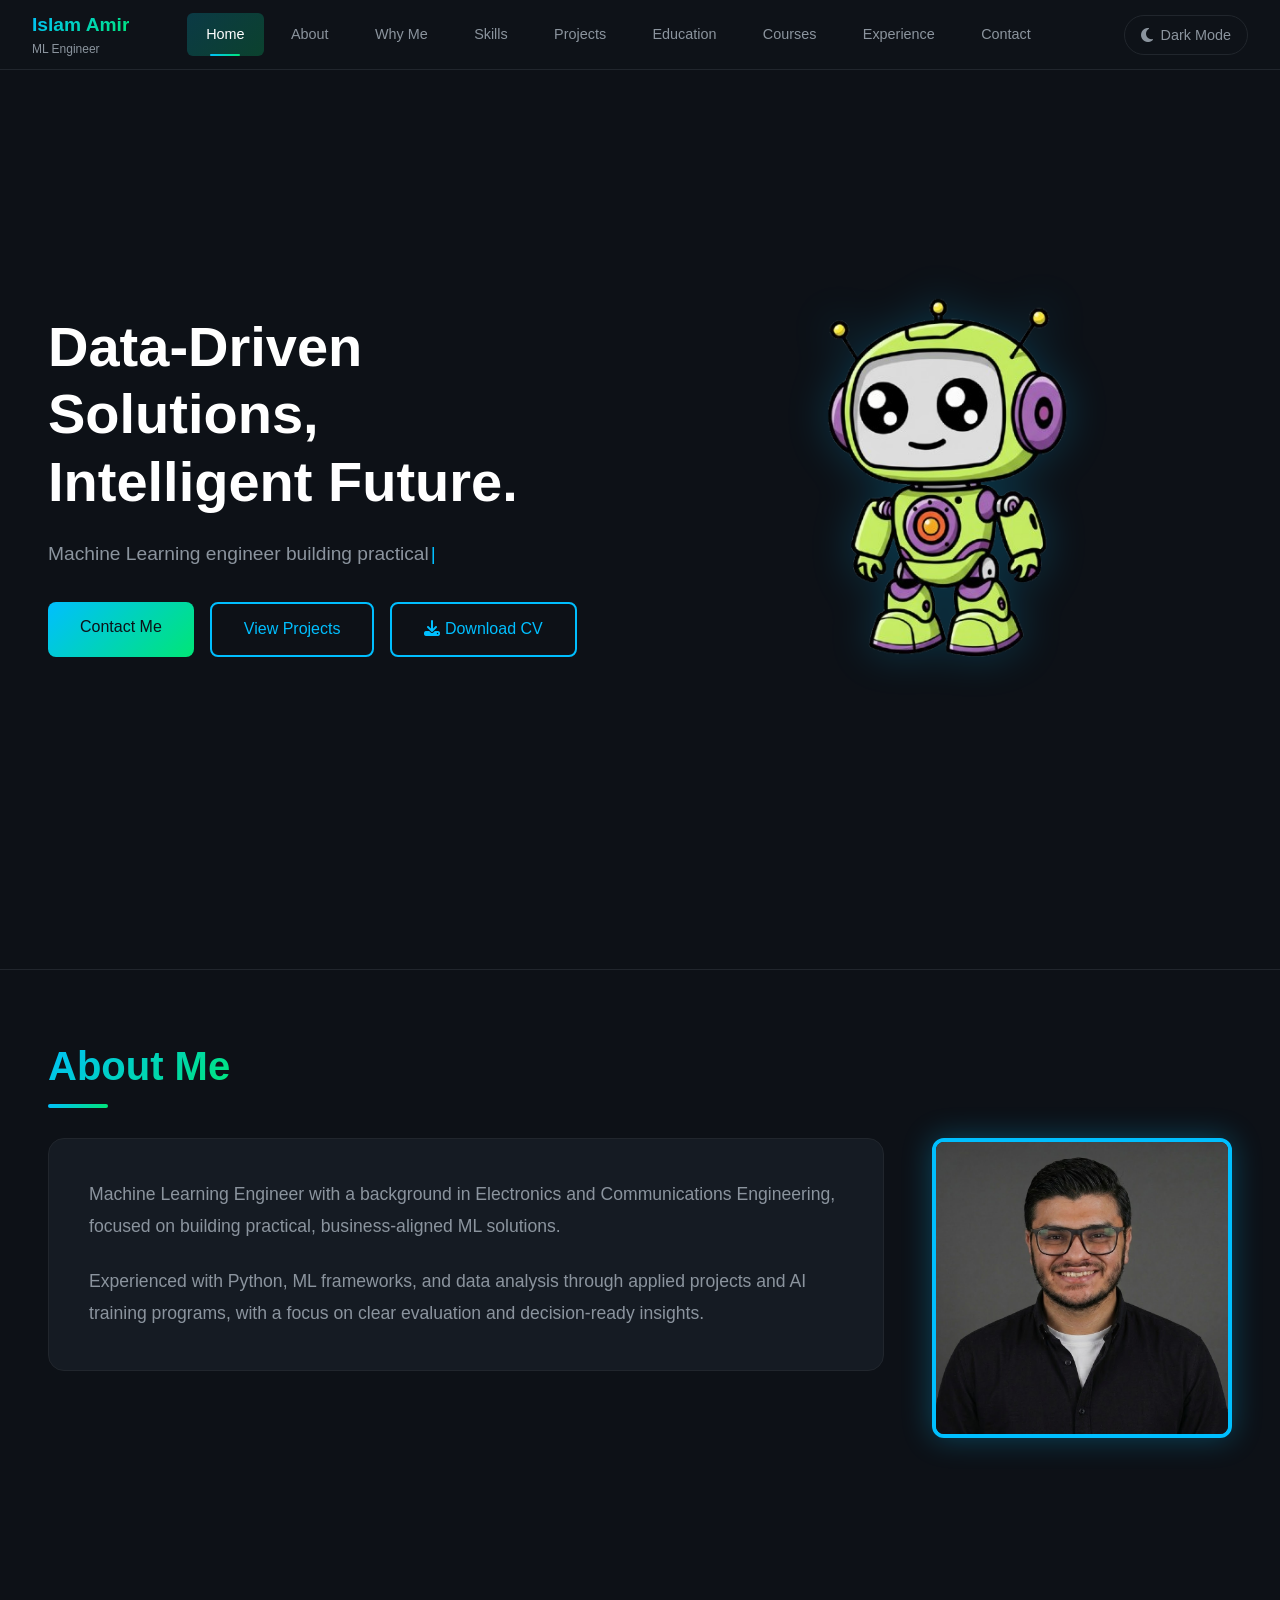
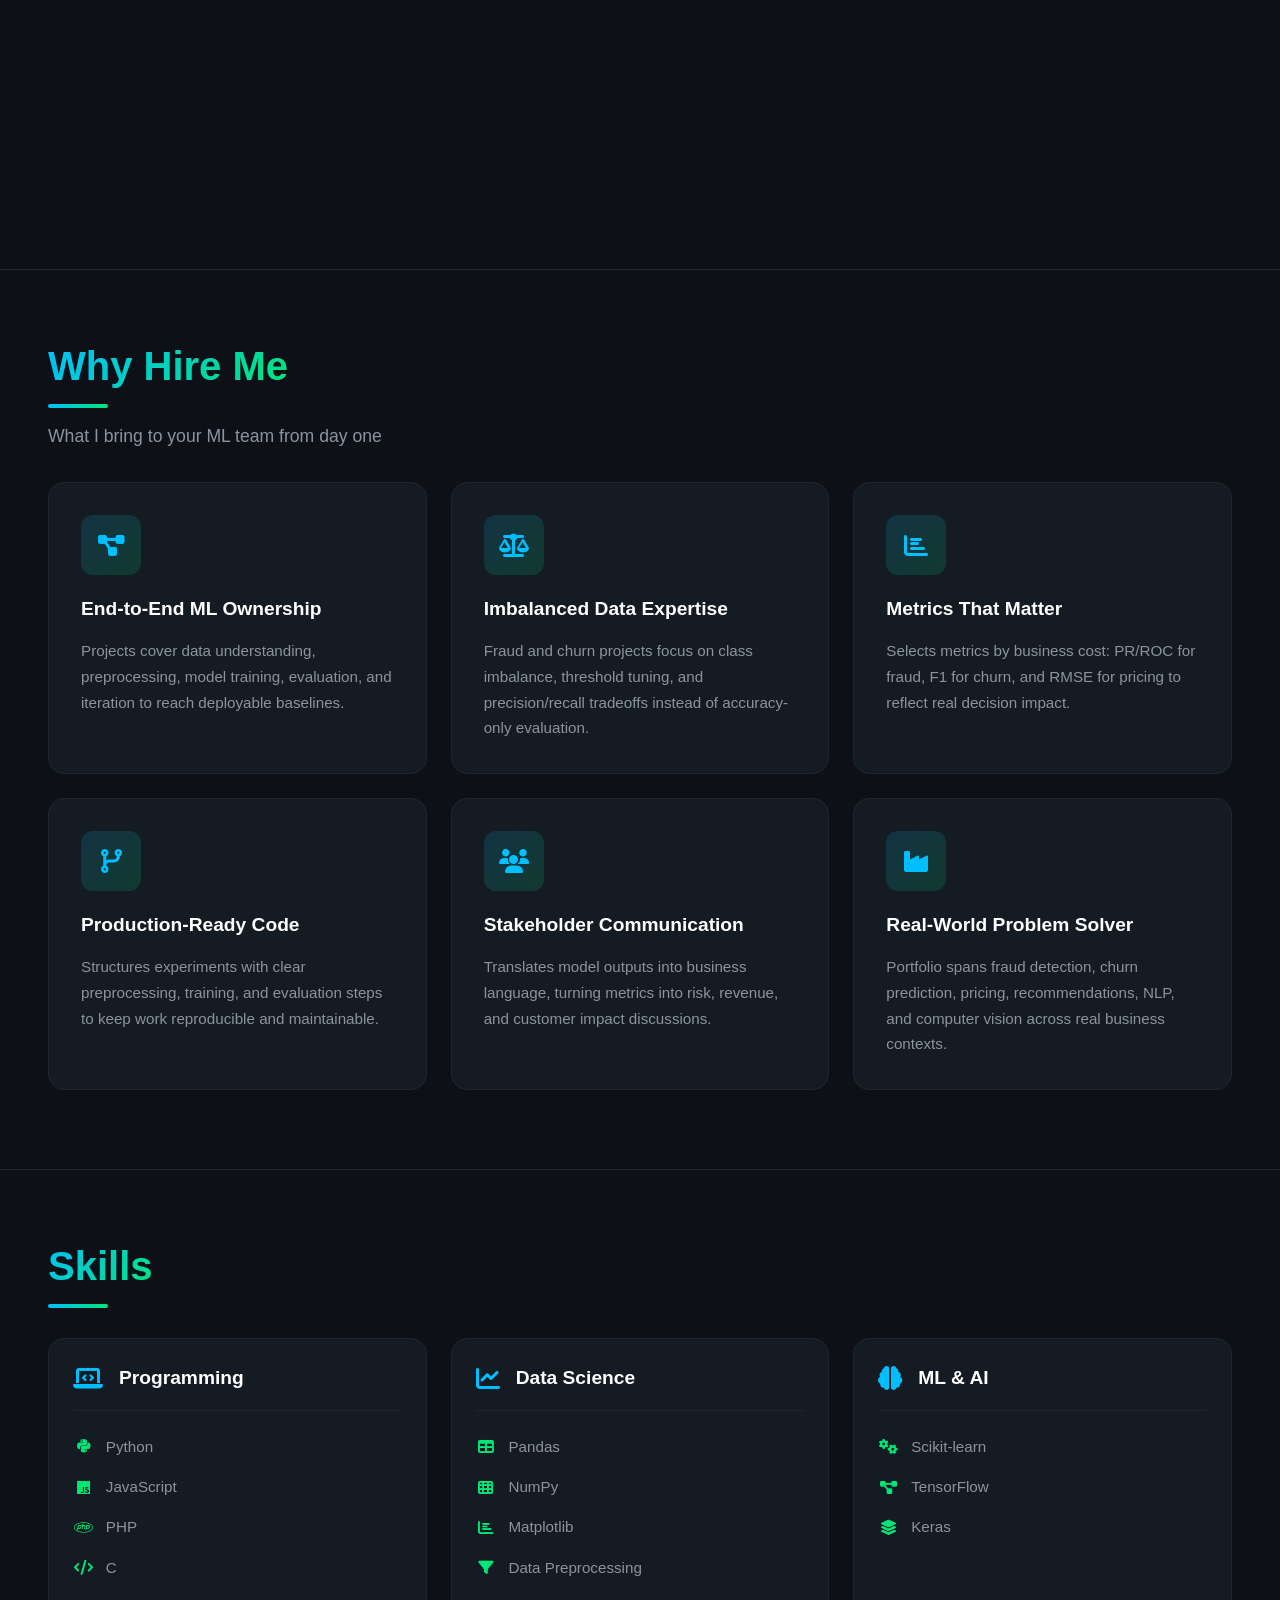
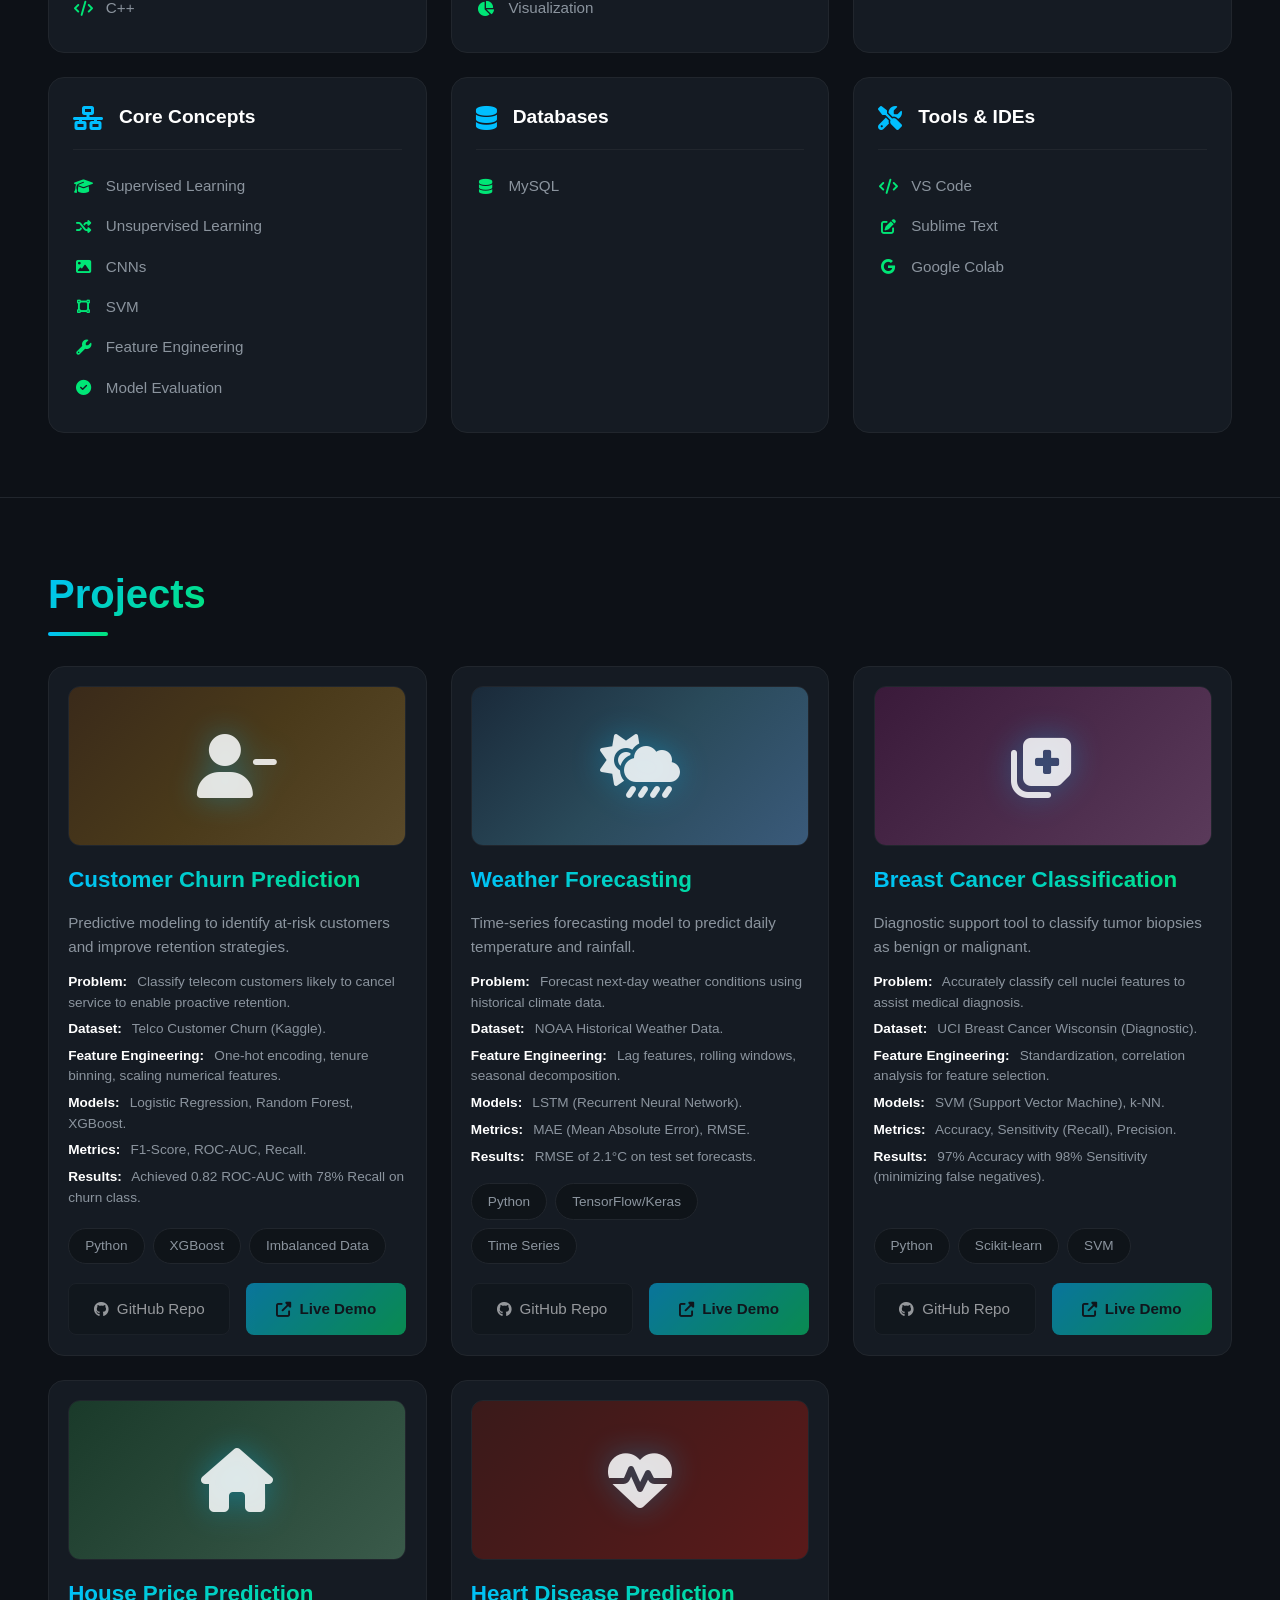
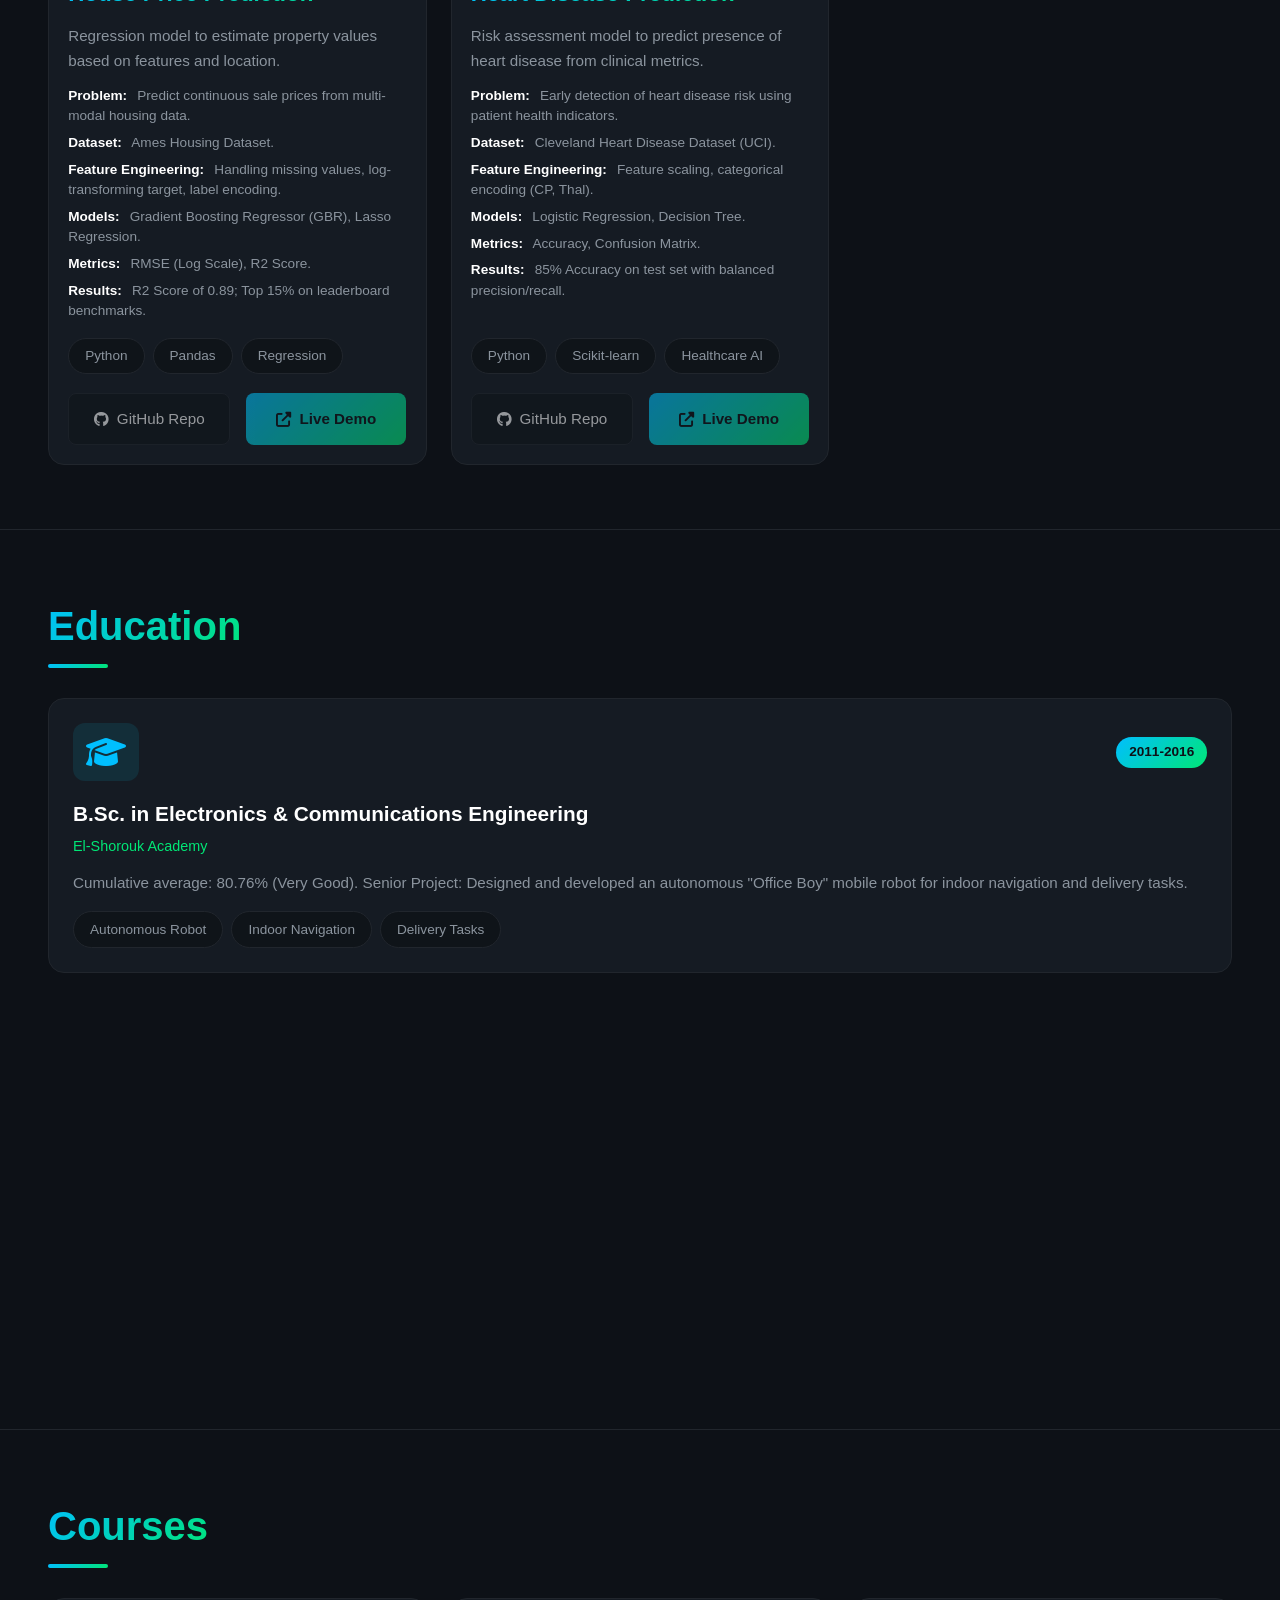
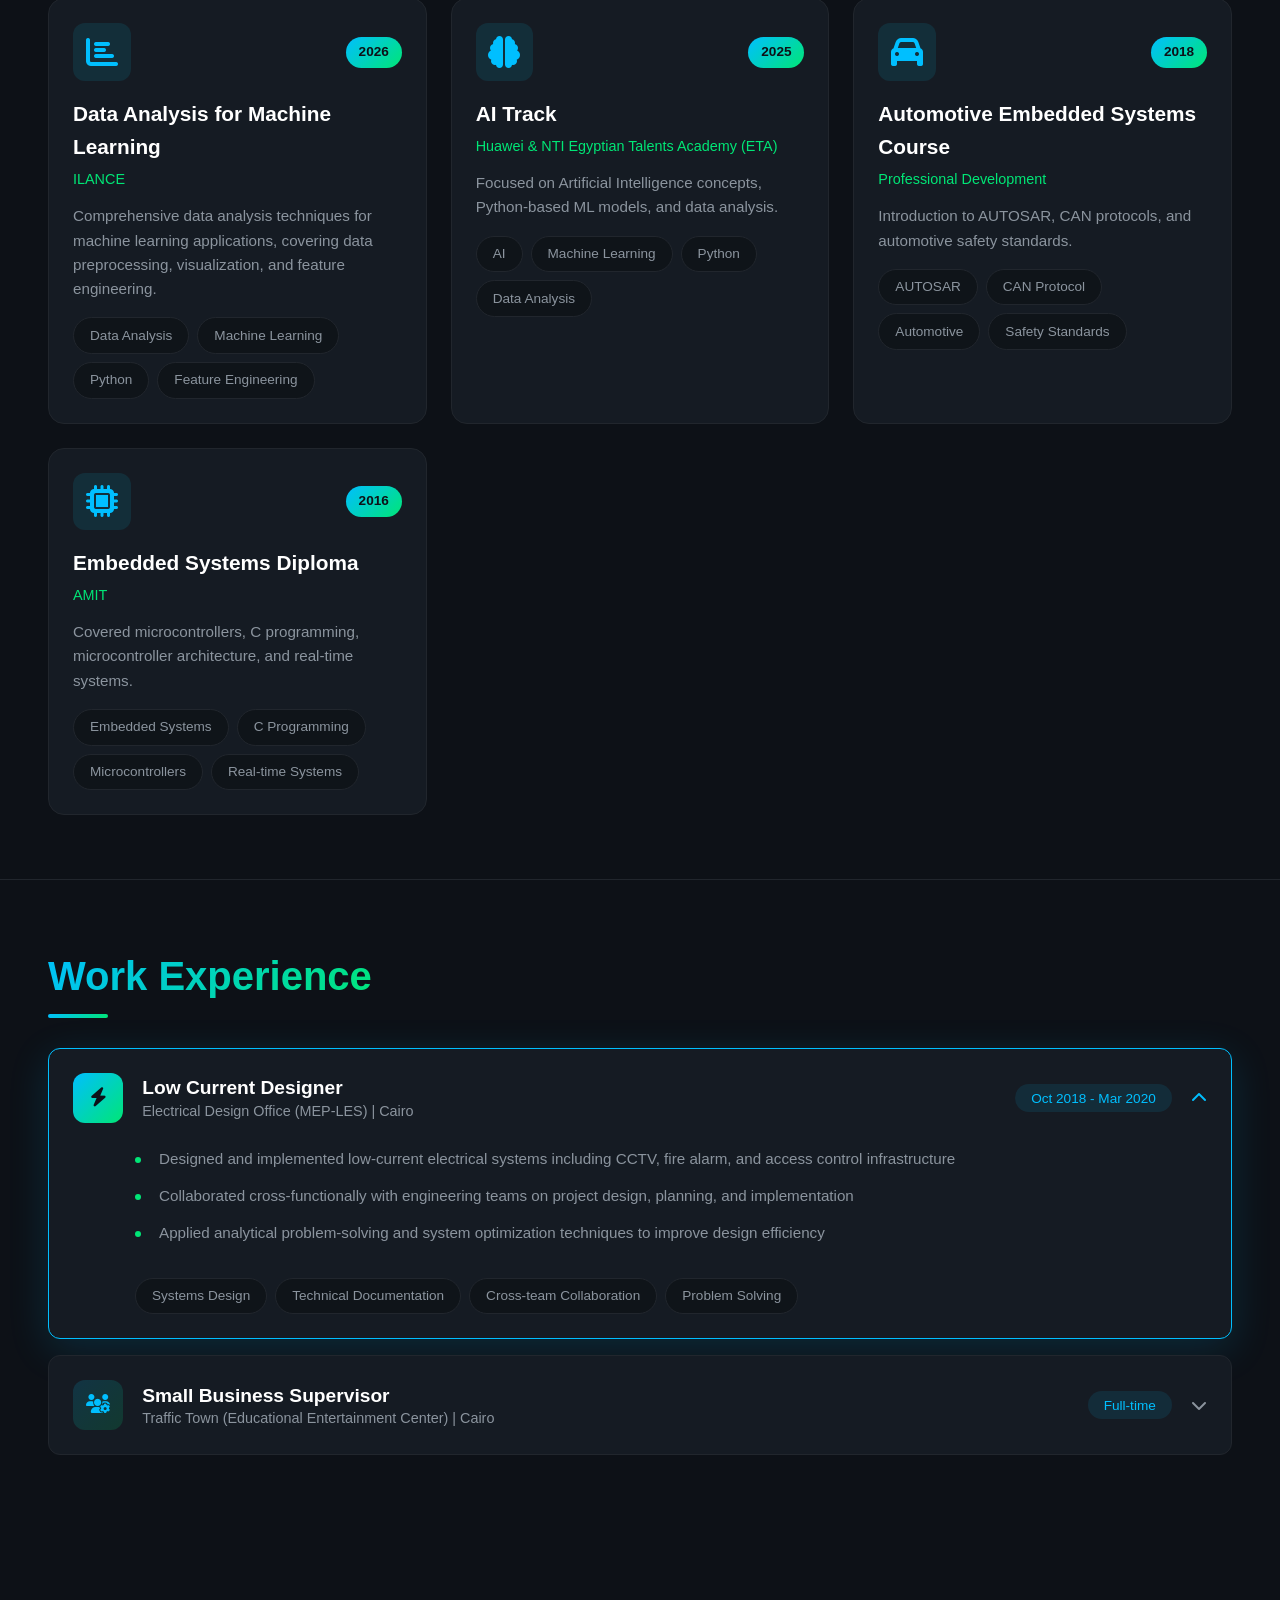
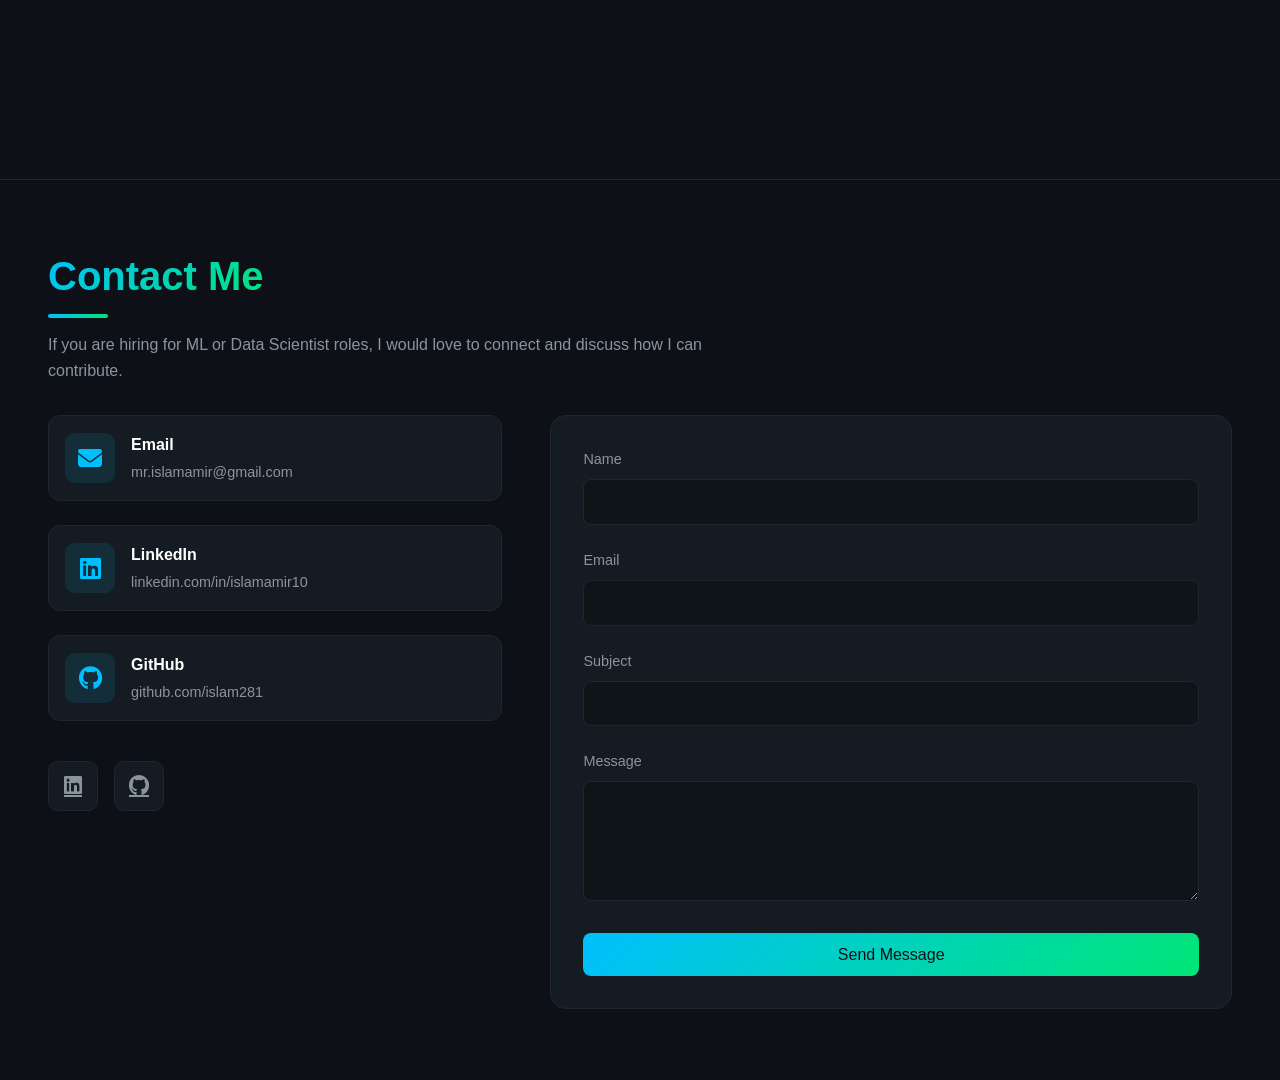
==== commit 54bd5104: "Add files via upload" ====
--- a/index.html
+++ b/index.html
@@ -56,9 +56,7 @@
                     </div>
                 </div>
                 <div class="home-visual">
-                    <div id="nn-container" class="neural-network">
-                        <!-- SVG will be injected here by main.js -->
-                    </div>
+                    <img src="assets/robot.png" alt="AI Robot" class="robot-img">
                 </div>
             </div>
         </section>
--- a/css/styles.css
+++ b/css/styles.css
@@ -21,11 +21,11 @@
 
 /* Light Mode Overrides */
 [data-theme="light"] {
-    /* Backgrounds - "Research Lab" feel */
-    --bg-primary: #f8fafc;  /* Ice White - Main background */
-    --bg-secondary: #f1f5f9; /* Mist Gray - Secondary sections */
-    --bg-card: #ffffff;      /* Pure White - Cards pop against bg */
-    --bg-card-hover: #f0f9ff; /* Very subtle blue tint on hover */
+    /* Backgrounds - "Research Lab" feel - Grayer/Softer */
+    --bg-primary: #e2e8f0;  /* Slate 200 - Much grayer main background */
+    --bg-secondary: #cbd5e1; /* Slate 300 - Distinctly gray secondary */
+    --bg-card: #ffffff;      /* Pure White - Cards pop strongly against gray */
+    --bg-card-hover: #f1f5f9; /* Slate 100 - Subtle hover */
     
     /* Typography - High contrast, legible */
     --text-primary: #1e293b;  /* Slate Charcoal - Softer than black */
@@ -370,104 +370,32 @@
     align-items: center;
 }
 
-/* Neural Network - AI Brain Image */
-.neural-network {
+/* Robot Image */
+.home-visual {
+    display: flex;
+    justify-content: center;
+    align-items: center;
+}
+
+.robot-img {
     width: 100%;
-    max-width: 800px; /* Increased to match new aspect ratio */
+    max-width: 450px;
     height: auto;
-    aspect-ratio: 2/1; /* Maintain shape */
-    position: relative;
-    display: flex;
-    justify-content: center;
-    align-items: center;
-}
-
-/* SVG Styles for Generated NN */
-.nn-svg {
-    width: 100%;
-    height: 100%;
-    overflow: visible;
-}
-
-.nn-link {
-    stroke: var(--accent-cyan);
-    stroke-width: 1;
-    opacity: 0.3;
-    transition: var(--transition);
-}
-
-.nn-node {
-    stroke: var(--bg-card);
-    stroke-width: 2px;
-    transition: var(--transition);
-}
-
-.nn-node.encoder-node { fill: #00e676; } /* Green */
-.nn-node.bottleneck-node { fill: #ff5252; } /* Red */
-.nn-node.decoder-node { fill: #00e5ff; } /* Cyan */
-
-.nn-annotation-text {
-    font-family: 'Segoe UI', sans-serif;
-    font-size: 14px;
-    font-weight: 600;
-    fill: var(--text-primary);
-}
-
-.nn-annotation-line {
-    stroke: var(--text-secondary);
-    stroke-width: 1;
-    fill: none;
-}
-
-/* Animations */
-.nn-node {
-    animation: nodePulse 3s ease-in-out infinite;
-}
-
-/* Stagger animations by layer */
-.layer-0 .nn-node { animation-delay: 0s; }
-.layer-1 .nn-node { animation-delay: 0.5s; }
-.layer-2 .nn-node { animation-delay: 1.0s; }
-.layer-3 .nn-node { animation-delay: 1.5s; }
-.layer-4 .nn-node { animation-delay: 2.0s; }
-
-@keyframes nodePulse {
-    0%, 100% { r: 18; filter: brightness(1); }
-    50% { r: 20; filter: brightness(1.3); drop-shadow(0 0 5px currentColor); }
-}
-
-/* Data Flow Animation (Signal) */
-.signal-packet {
-    fill: #ffffff;
-    filter: drop-shadow(0 0 4px #ffffff);
-    opacity: 0;
-    animation: flowSignal 2s linear infinite;
-}
-
-@keyframes flowSignal {
-    0% { offset-distance: 0%; opacity: 0; }
-    10% { opacity: 1; }
-    90% { opacity: 1; }
-    100% { offset-distance: 100%; opacity: 0; }
-}
-
-/* Light Mode Overrides */
-[data-theme="light"] .nn-link {
-    stroke: #94a3b8; /* Darker gray-blue */
-    opacity: 0.4;
-}
-
-[data-theme="light"] .nn-node {
-    stroke: #ffffff;
-    filter: drop-shadow(0 2px 4px rgba(0,0,0,0.1));
-}
-
-[data-theme="light"] .nn-node.encoder-node { fill: #10b981; } /* Darker green */
-[data-theme="light"] .nn-node.bottleneck-node { fill: #ef4444; } /* Darker red */
-[data-theme="light"] .nn-node.decoder-node { fill: #06b6d4; } /* Darker cyan */
-
-[data-theme="light"] .nn-annotation-text {
-    fill: var(--text-primary);
+    filter: drop-shadow(0 0 20px rgba(0, 191, 255, 0.2));
+    animation: scanningRobot 5s ease-in-out infinite;
+    transform-origin: bottom center; /* Pivot from feet for stability */
+    transition: var(--transition);
+}
+
+@keyframes scanningRobot {
+    0%, 100% { transform: rotate(0deg); }
+    25% { transform: rotate(3deg); } /* Lean Right */
+    75% { transform: rotate(-3deg); } /* Lean Left */
+}
+
+/* Light Mode Adjustment for Robot */
+[data-theme="light"] .robot-img {
+    filter: grayscale(0.4) brightness(1.05) contrast(1.1) drop-shadow(0 15px 30px rgba(0, 0, 0, 0.2));
 }
 
 /* ===== About Section ===== */
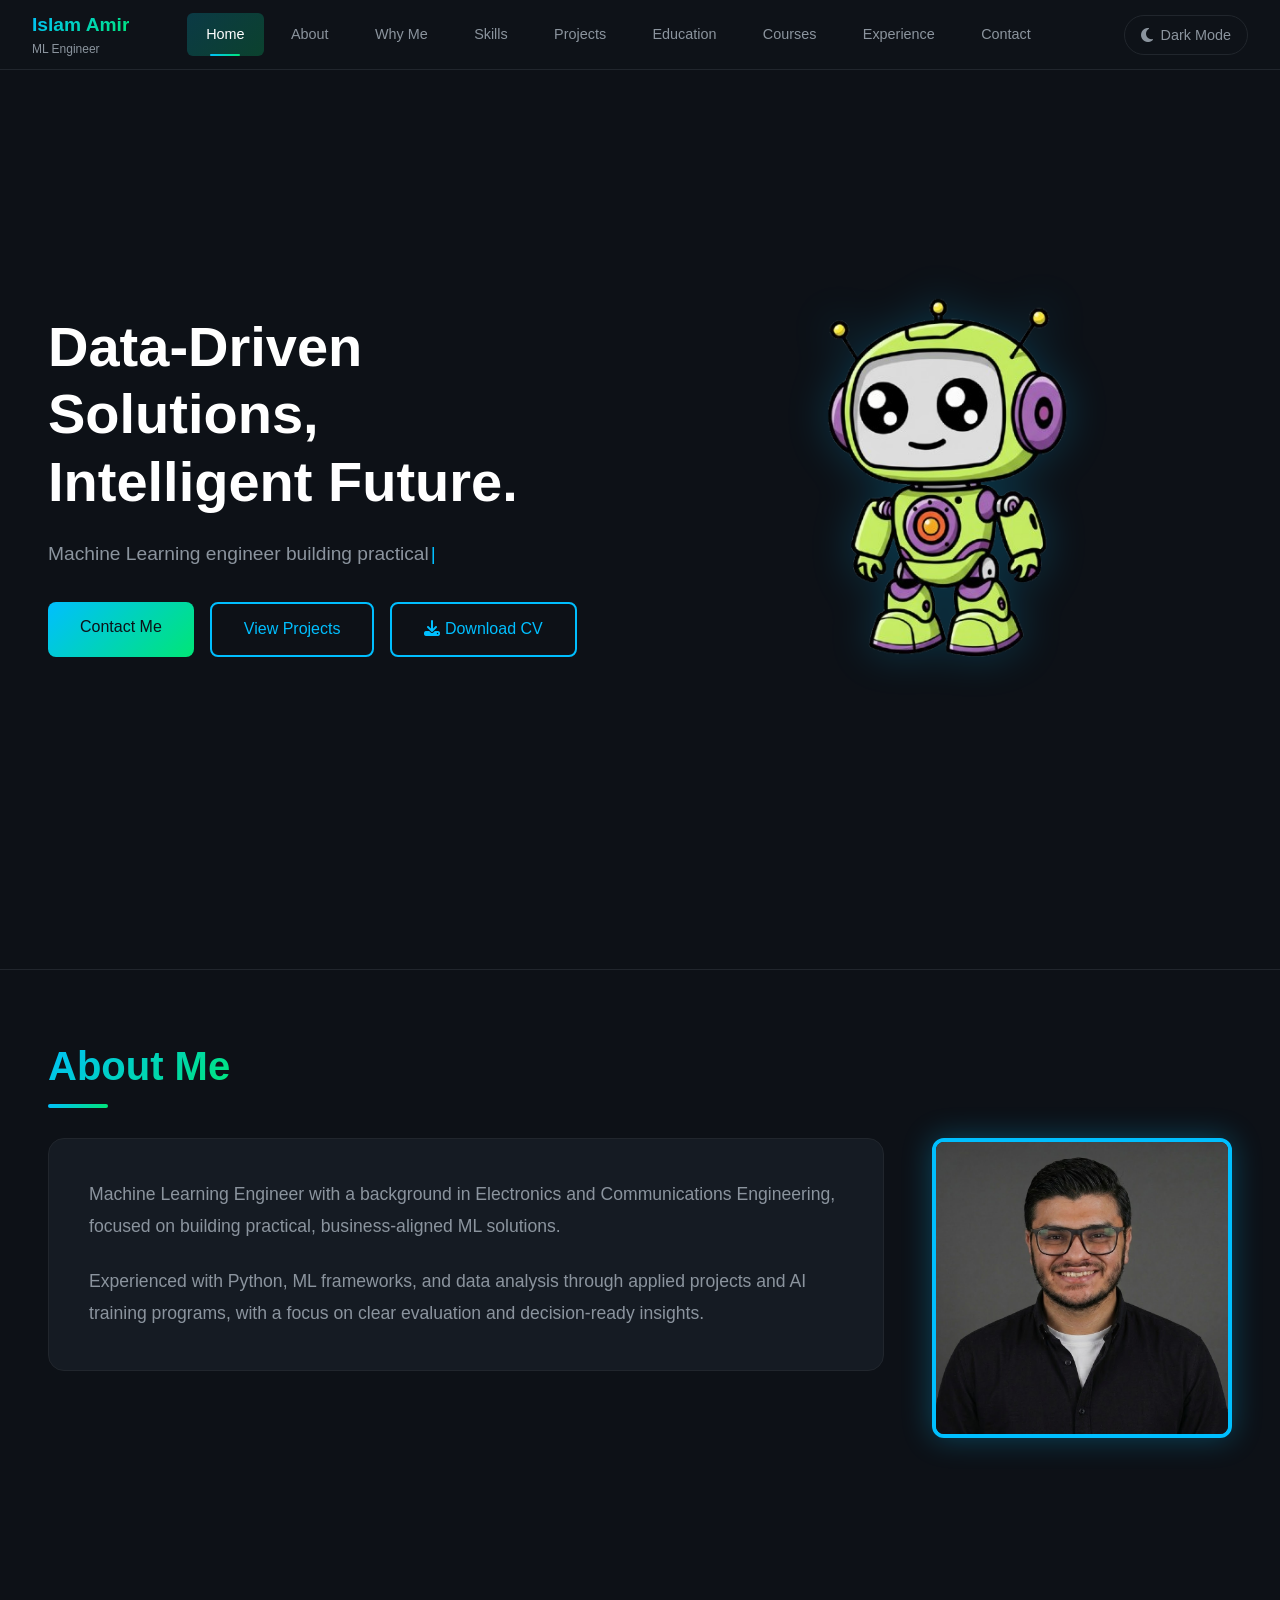
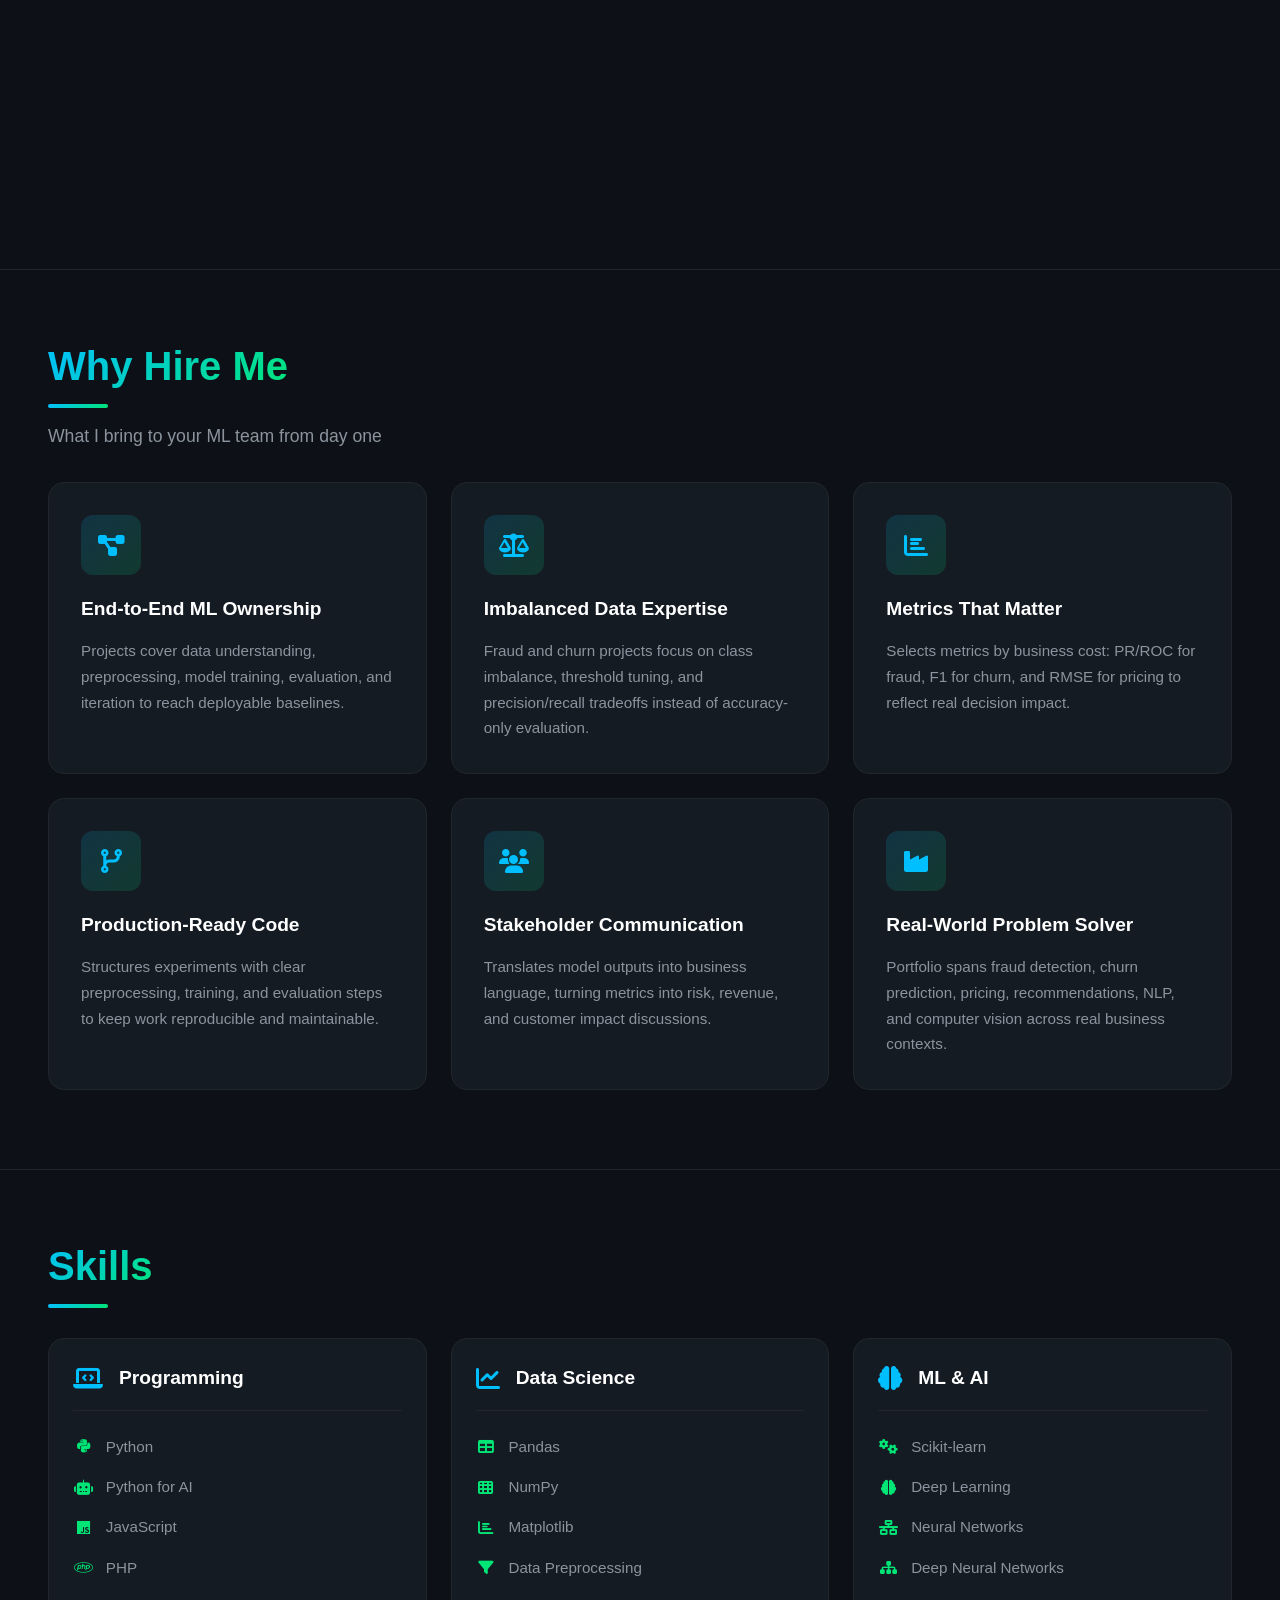
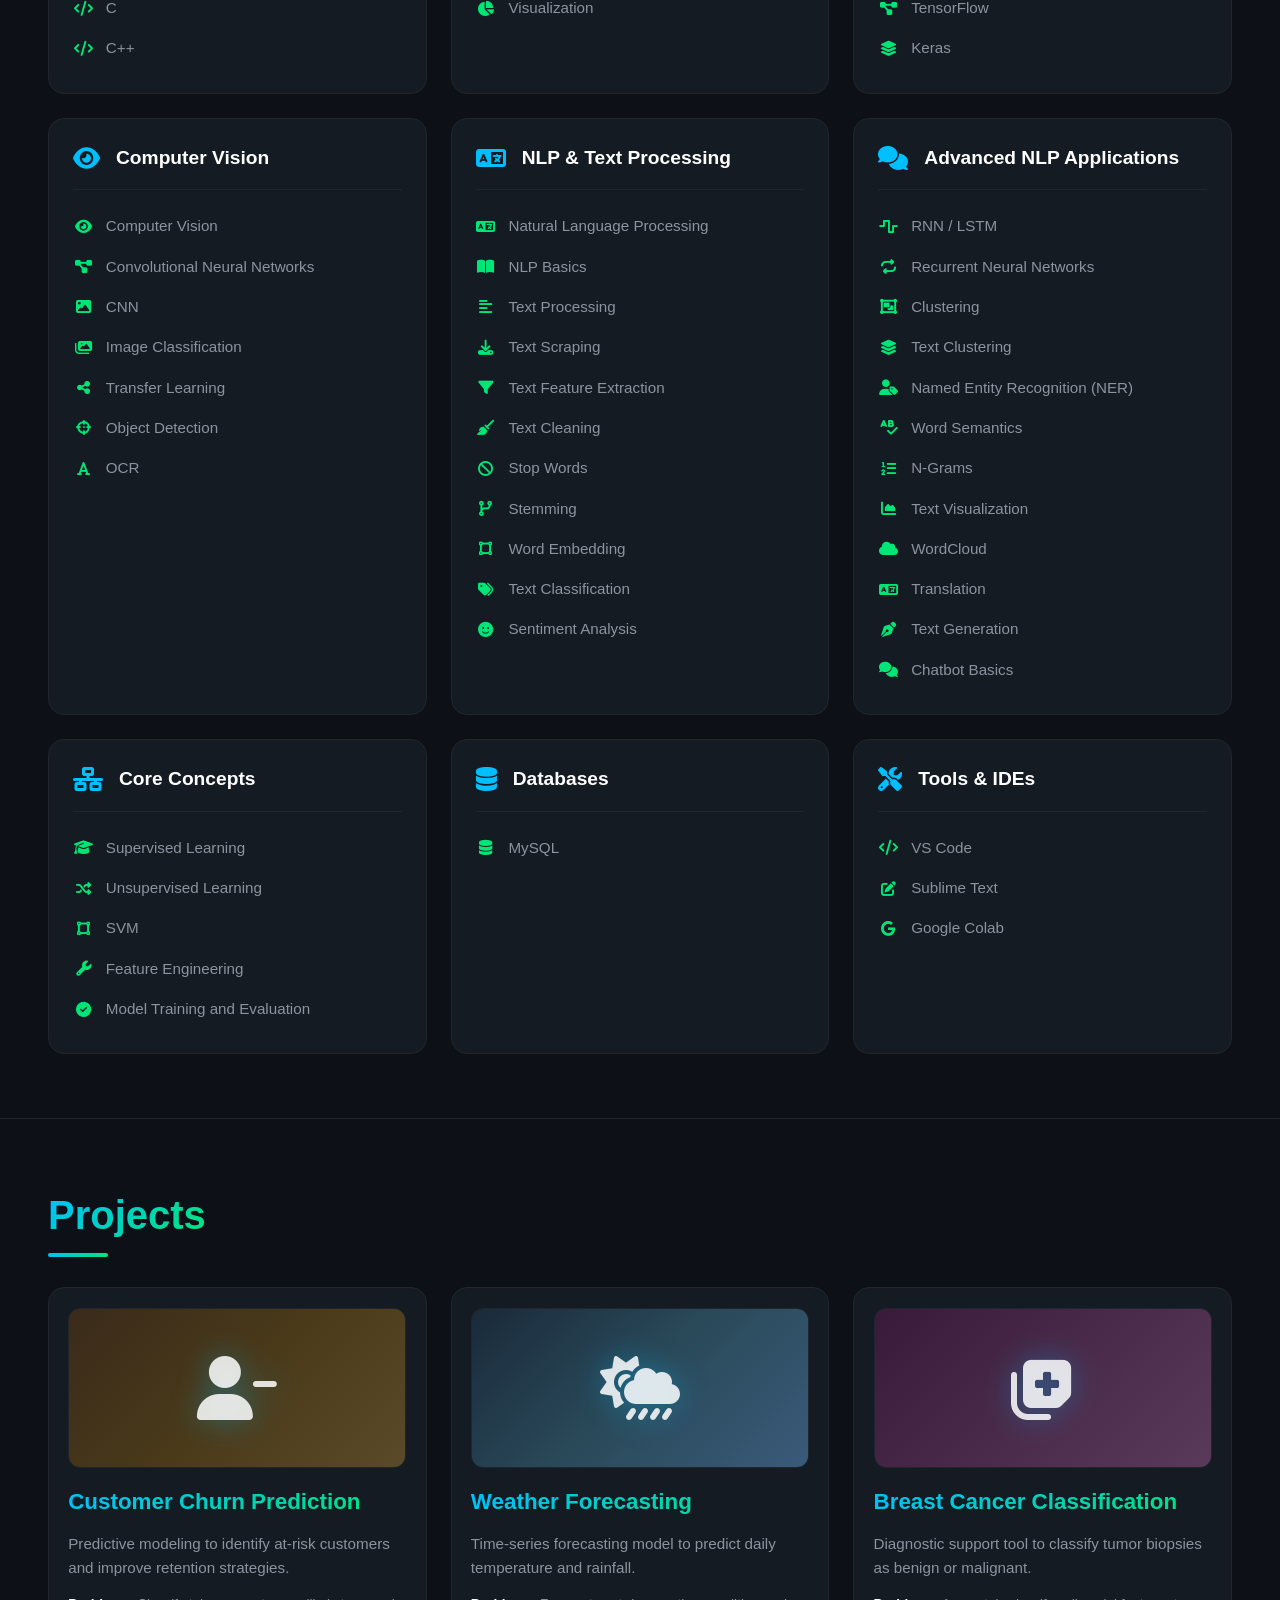
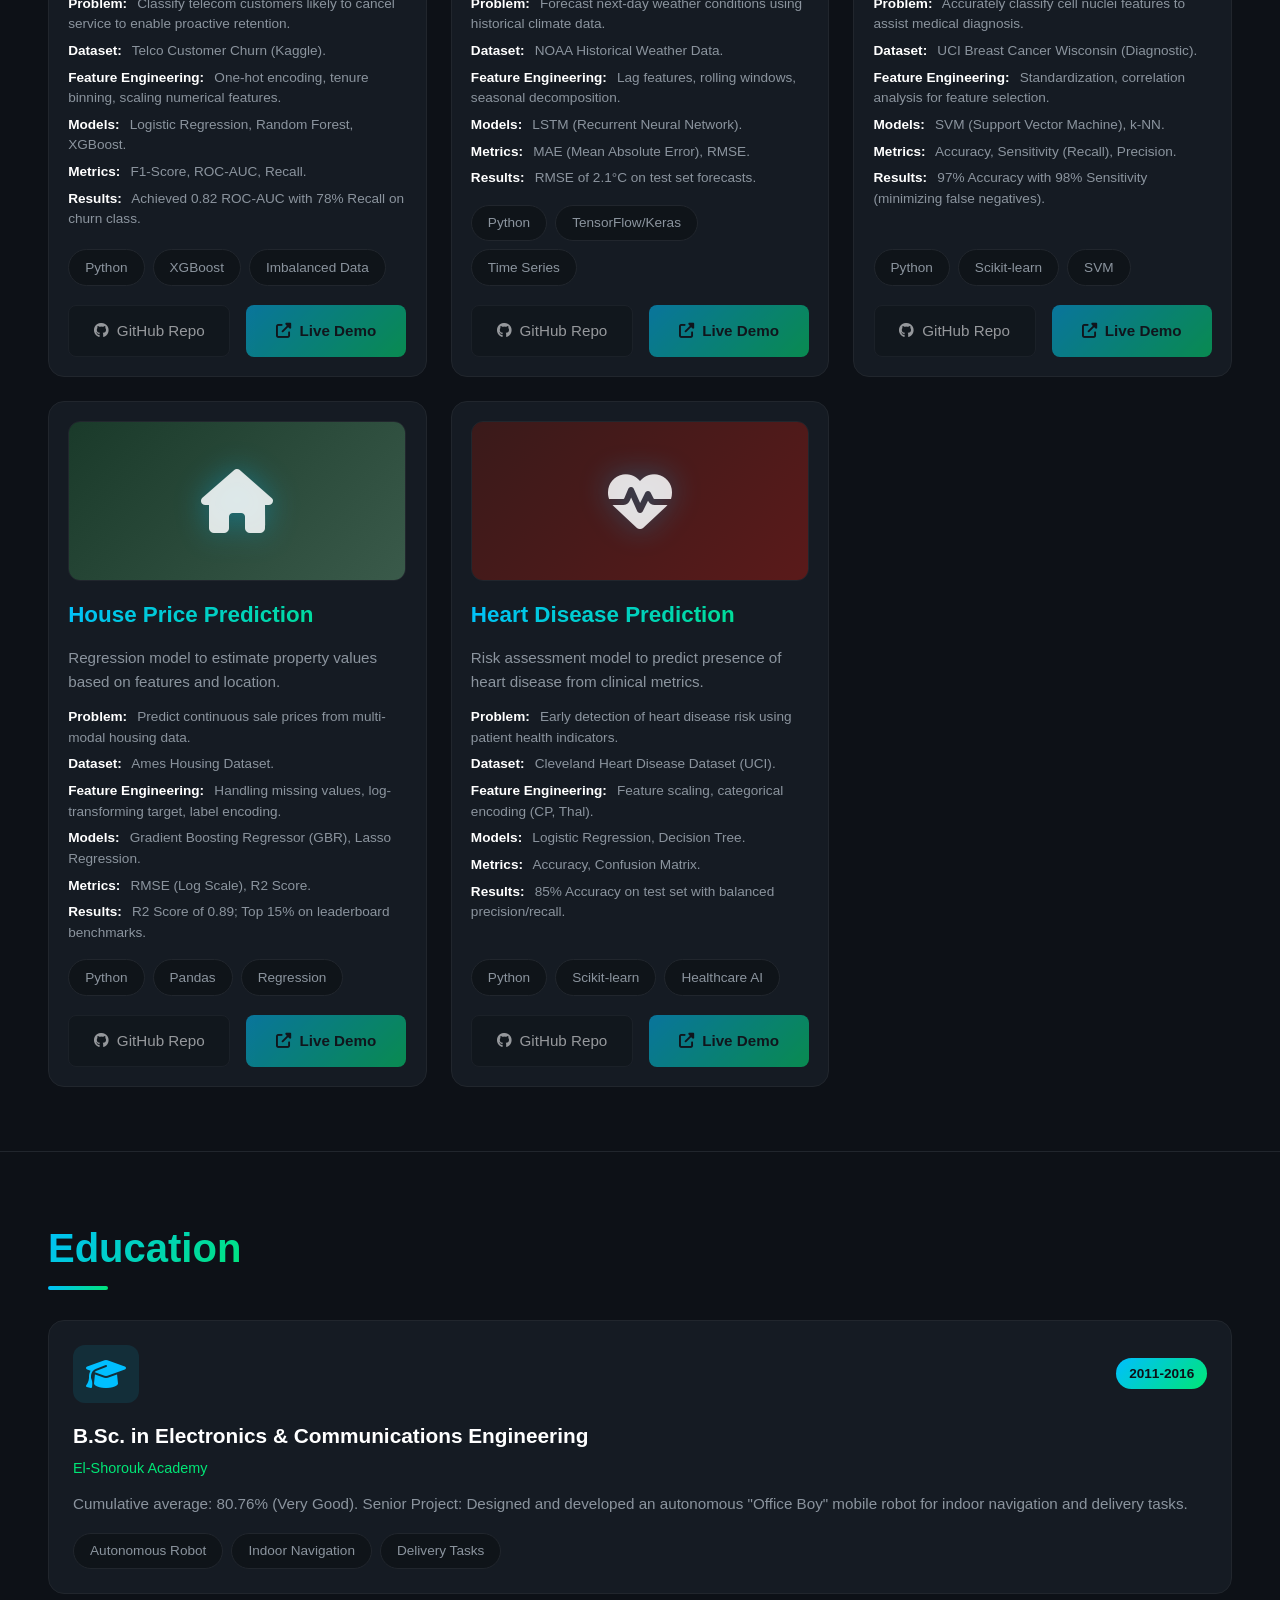
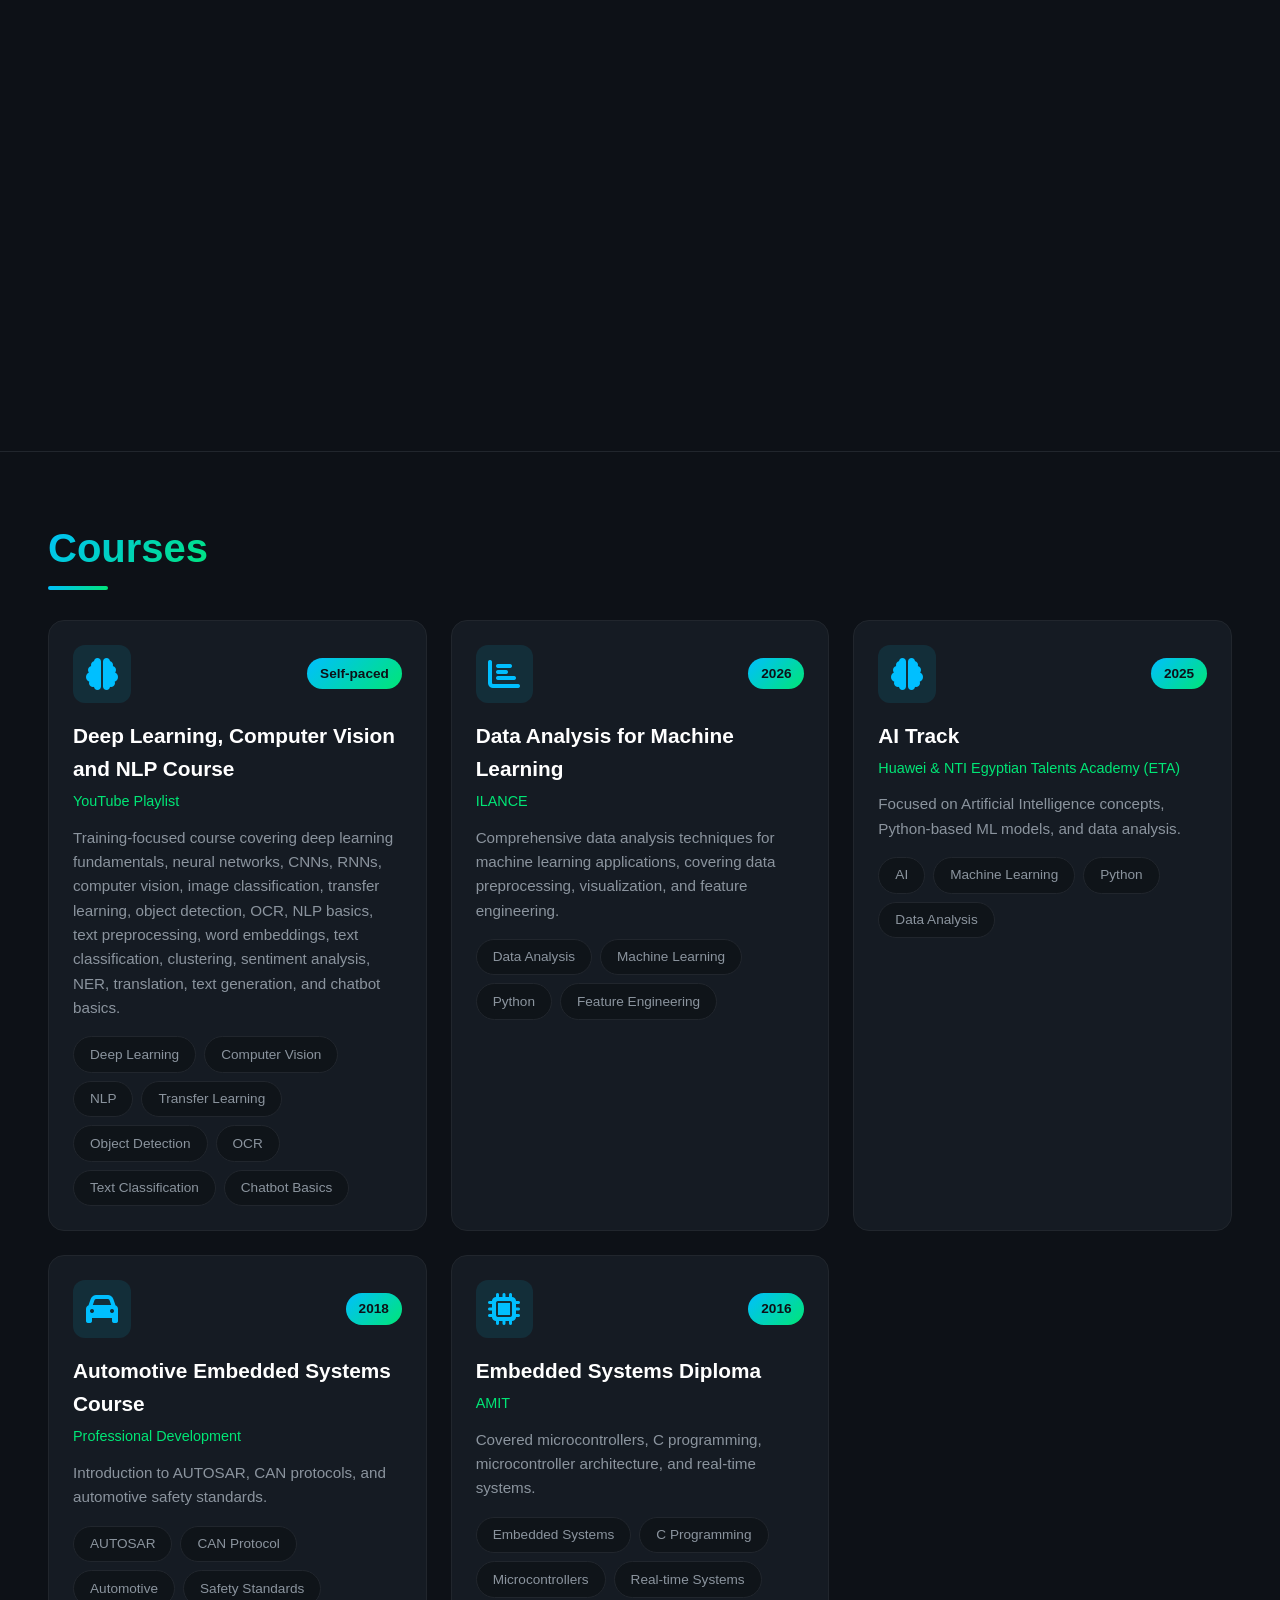
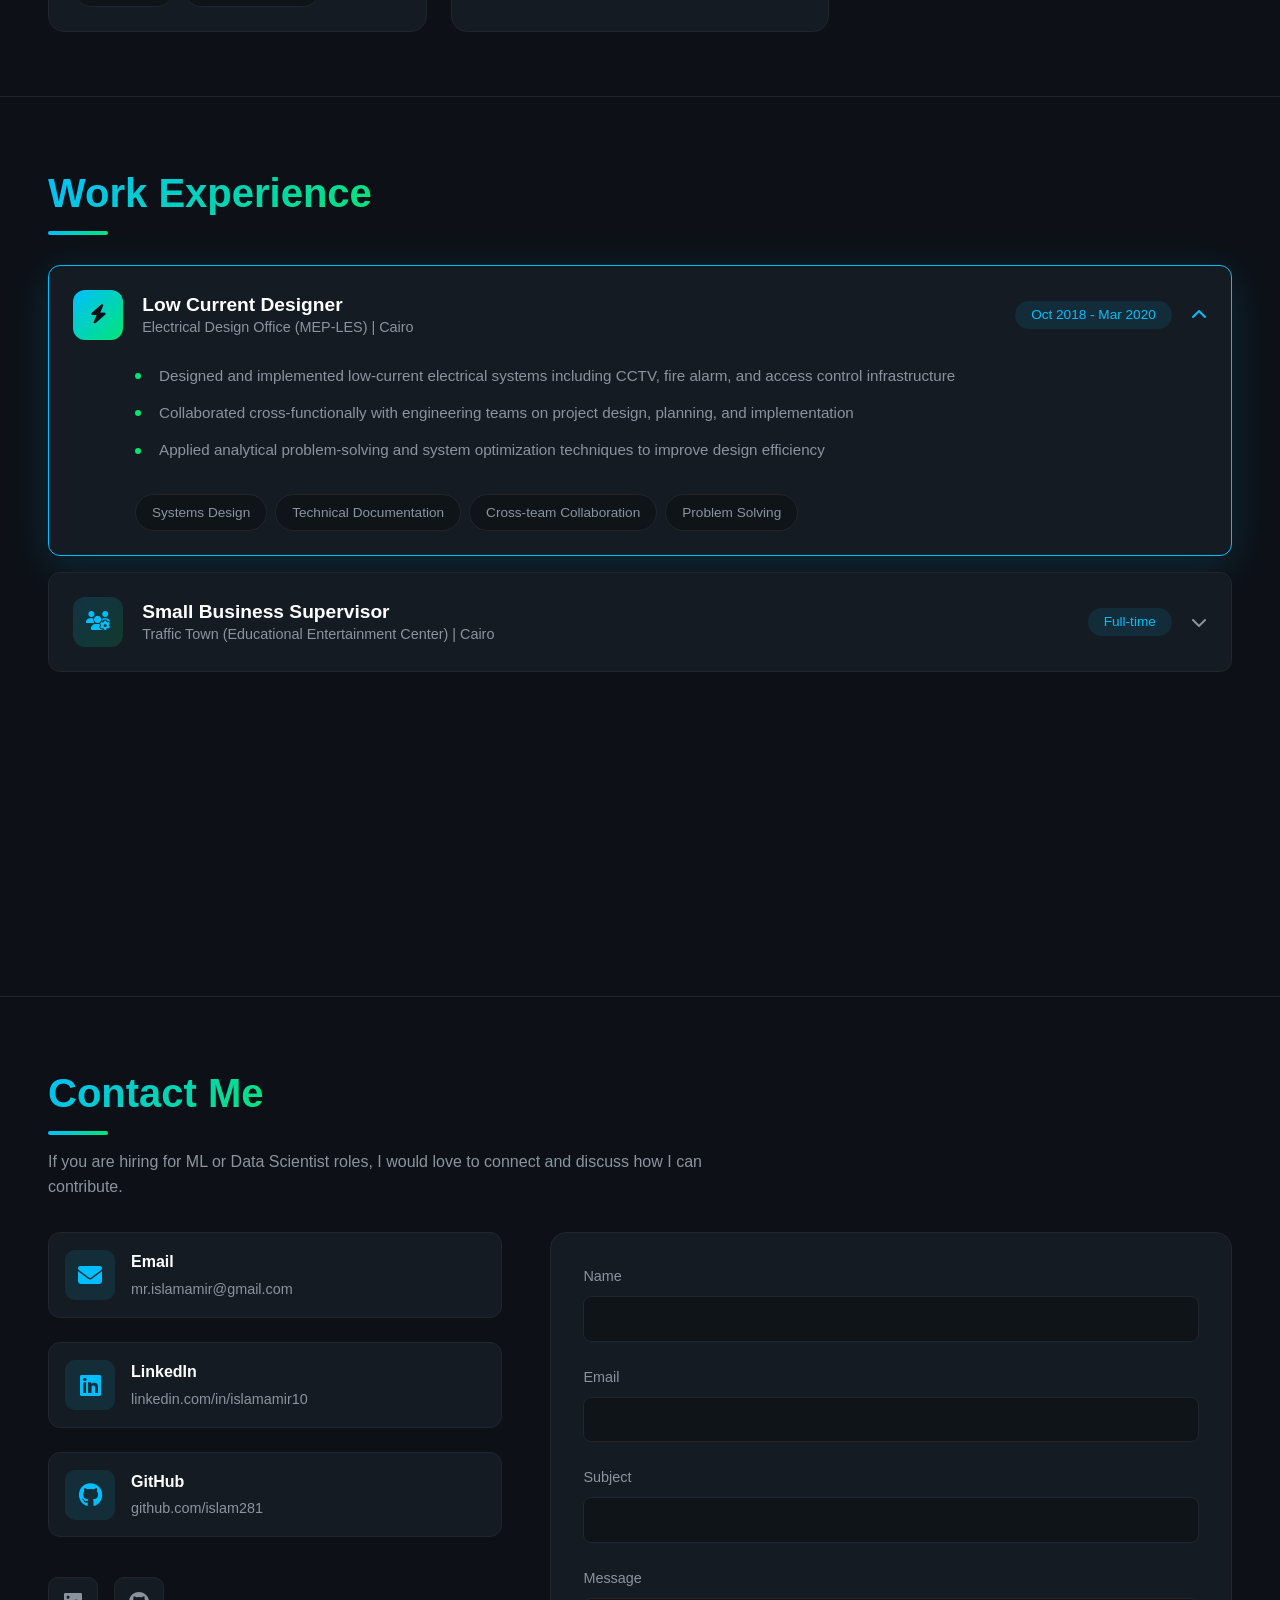
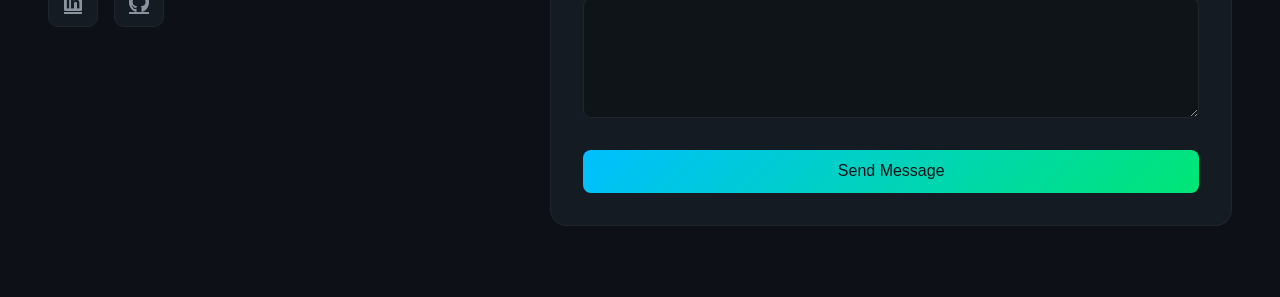
==== commit 591f7e1d: "Add files via upload" ====
--- a/index.html
+++ b/index.html
@@ -47,8 +47,8 @@
         <section id="home" class="section active">
             <div class="home-content">
                 <div class="home-text">
-                    <h1 class="hero-title">Data-Driven Solutions,<br>Intelligent Future.</h1>
-                    <p class="hero-subtitle">Machine Learning engineer building practical models for fraud, churn, pricing, NLP, and computer vision problems.</p>
+                    <h1 class="hero-title" id="hero-title">Data-Driven Solutions,<br>Intelligent Future.</h1>
+                    <p class="hero-subtitle" id="hero-subtitle">Machine Learning engineer building practical models for fraud, churn, pricing, NLP, and computer vision problems.</p>
                     <div class="hero-buttons">
                         <a href="#contact" class="btn btn-primary">Contact Me</a>
                         <a href="#projects" class="btn btn-secondary">View Projects</a>
@@ -64,7 +64,7 @@
         <!-- About Section -->
         <section id="about" class="section">
             <h2 class="section-title">About Me</h2>
-            <div class="about-container">
+            <div class="about-container" id="about-container">
                 <div class="about-card">
                     <p>Machine Learning Engineer with a background in Electronics and Communications Engineering, focused on building practical, business-aligned ML solutions.</p>
                     <p>Experienced with Python, ML frameworks, and data analysis through applied projects and AI training programs, with a focus on clear evaluation and decision-ready insights.</p>
@@ -133,7 +133,7 @@
         <!-- Skills Section -->
         <section id="skills" class="section">
             <h2 class="section-title">Skills</h2>
-            <div class="skills-grid">
+            <div class="skills-grid" id="skills-container">
                 <div class="skill-card">
                     <div class="skill-header">
                         <i class="fas fa-laptop-code skill-icon"></i>
@@ -141,6 +141,7 @@
                     </div>
                     <ul class="skill-list">
                         <li><i class="fab fa-python"></i> Python</li>
+                        <li><i class="fas fa-robot"></i> Python for AI</li>
                         <li><i class="fab fa-js"></i> JavaScript</li>
                         <li><i class="fab fa-php"></i> PHP</li>
                         <li><i class="fas fa-code"></i> C</li>
@@ -169,10 +170,70 @@
                     </div>
                     <ul class="skill-list">
                         <li><i class="fas fa-cogs"></i> Scikit-learn</li>
+                        <li><i class="fas fa-brain"></i> Deep Learning</li>
+                        <li><i class="fas fa-network-wired"></i> Neural Networks</li>
+                        <li><i class="fas fa-sitemap"></i> Deep Neural Networks</li>
                         <li><i class="fas fa-project-diagram"></i> TensorFlow</li>
                         <li><i class="fas fa-layer-group"></i> Keras</li>
                     </ul>
                 </div>
+
+                <div class="skill-card">
+                    <div class="skill-header">
+                        <i class="fas fa-eye skill-icon"></i>
+                        <h3>Computer Vision</h3>
+                    </div>
+                    <ul class="skill-list">
+                        <li><i class="fas fa-eye"></i> Computer Vision</li>
+                        <li><i class="fas fa-project-diagram"></i> Convolutional Neural Networks</li>
+                        <li><i class="fas fa-image"></i> CNN</li>
+                        <li><i class="fas fa-images"></i> Image Classification</li>
+                        <li><i class="fas fa-share-nodes"></i> Transfer Learning</li>
+                        <li><i class="fas fa-crosshairs"></i> Object Detection</li>
+                        <li><i class="fas fa-font"></i> OCR</li>
+                    </ul>
+                </div>
+
+                <div class="skill-card">
+                    <div class="skill-header">
+                        <i class="fas fa-language skill-icon"></i>
+                        <h3>NLP & Text Processing</h3>
+                    </div>
+                    <ul class="skill-list">
+                        <li><i class="fas fa-language"></i> Natural Language Processing</li>
+                        <li><i class="fas fa-book-open"></i> NLP Basics</li>
+                        <li><i class="fas fa-align-left"></i> Text Processing</li>
+                        <li><i class="fas fa-download"></i> Text Scraping</li>
+                        <li><i class="fas fa-filter"></i> Text Feature Extraction</li>
+                        <li><i class="fas fa-broom"></i> Text Cleaning</li>
+                        <li><i class="fas fa-ban"></i> Stop Words</li>
+                        <li><i class="fas fa-code-branch"></i> Stemming</li>
+                        <li><i class="fas fa-vector-square"></i> Word Embedding</li>
+                        <li><i class="fas fa-tags"></i> Text Classification</li>
+                        <li><i class="fas fa-face-smile"></i> Sentiment Analysis</li>
+                    </ul>
+                </div>
+
+                <div class="skill-card">
+                    <div class="skill-header">
+                        <i class="fas fa-comments skill-icon"></i>
+                        <h3>Advanced NLP Applications</h3>
+                    </div>
+                    <ul class="skill-list">
+                        <li><i class="fas fa-wave-square"></i> RNN / LSTM</li>
+                        <li><i class="fas fa-repeat"></i> Recurrent Neural Networks</li>
+                        <li><i class="fas fa-object-group"></i> Clustering</li>
+                        <li><i class="fas fa-layer-group"></i> Text Clustering</li>
+                        <li><i class="fas fa-user-tag"></i> Named Entity Recognition (NER)</li>
+                        <li><i class="fas fa-spell-check"></i> Word Semantics</li>
+                        <li><i class="fas fa-list-ol"></i> N-Grams</li>
+                        <li><i class="fas fa-chart-area"></i> Text Visualization</li>
+                        <li><i class="fas fa-cloud"></i> WordCloud</li>
+                        <li><i class="fas fa-language"></i> Translation</li>
+                        <li><i class="fas fa-pen-nib"></i> Text Generation</li>
+                        <li><i class="fas fa-comments"></i> Chatbot Basics</li>
+                    </ul>
+                </div>
                 
                 <div class="skill-card">
                     <div class="skill-header">
@@ -182,10 +243,9 @@
                     <ul class="skill-list">
                         <li><i class="fas fa-graduation-cap"></i> Supervised Learning</li>
                         <li><i class="fas fa-random"></i> Unsupervised Learning</li>
-                        <li><i class="fas fa-image"></i> CNNs</li>
                         <li><i class="fas fa-vector-square"></i> SVM</li>
                         <li><i class="fas fa-wrench"></i> Feature Engineering</li>
-                        <li><i class="fas fa-check-circle"></i> Model Evaluation</li>
+                        <li><i class="fas fa-check-circle"></i> Model Training and Evaluation</li>
                     </ul>
                 </div>
                 
@@ -216,7 +276,7 @@
         <!-- Projects Section -->
         <section id="projects" class="section">
             <h2 class="section-title">Projects</h2>
-            <div class="projects-grid">
+            <div class="projects-grid" id="projects-container">
                 <!-- Project 1: Customer Churn Prediction -->
                 <div class="project-card">
                     <div class="project-thumbnail">
@@ -372,7 +432,7 @@
         <!-- Education Section -->
         <section id="education" class="section">
             <h2 class="section-title">Education</h2>
-            <div class="courses-grid">
+            <div class="courses-grid" id="education-container">
                 <div class="course-card">
                     <div class="course-header">
                         <i class="fas fa-graduation-cap course-icon"></i>
@@ -393,7 +453,27 @@
         <!-- Courses Section -->
         <section id="courses" class="section">
             <h2 class="section-title">Courses</h2>
-            <div class="courses-grid">
+            <div class="courses-grid" id="courses-container">
+                <div class="course-card">
+                    <div class="course-header">
+                        <i class="fas fa-brain course-icon"></i>
+                        <span class="course-year">Self-paced</span>
+                    </div>
+                    <h3 class="course-title">Deep Learning, Computer Vision and NLP Course</h3>
+                    <p class="course-org">YouTube Playlist</p>
+                    <p class="course-description">Training-focused course covering deep learning fundamentals, neural networks, CNNs, RNNs, computer vision, image classification, transfer learning, object detection, OCR, NLP basics, text preprocessing, word embeddings, text classification, clustering, sentiment analysis, NER, translation, text generation, and chatbot basics.</p>
+                    <div class="course-tags">
+                        <span class="tag">Deep Learning</span>
+                        <span class="tag">Computer Vision</span>
+                        <span class="tag">NLP</span>
+                        <span class="tag">Transfer Learning</span>
+                        <span class="tag">Object Detection</span>
+                        <span class="tag">OCR</span>
+                        <span class="tag">Text Classification</span>
+                        <span class="tag">Chatbot Basics</span>
+                    </div>
+                </div>
+
                 <div class="course-card">
                     <div class="course-header">
                         <i class="fas fa-chart-bar course-icon"></i>
@@ -463,7 +543,7 @@
         <!-- Work Experience Section -->
         <section id="experience" class="section">
             <h2 class="section-title">Work Experience</h2>
-            <div class="experience-accordion">
+            <div class="experience-accordion" id="experience-container">
                 <div class="accordion-item">
                     <button class="accordion-header">
                         <div class="accordion-icon">
@@ -570,6 +650,7 @@
                         <textarea id="message" name="message" rows="5" required></textarea>
                     </div>
                     <button type="submit" class="btn btn-primary">Send Message</button>
+                    <div class="form-status" aria-live="polite"></div>
                 </form>
             </div>
         </section>
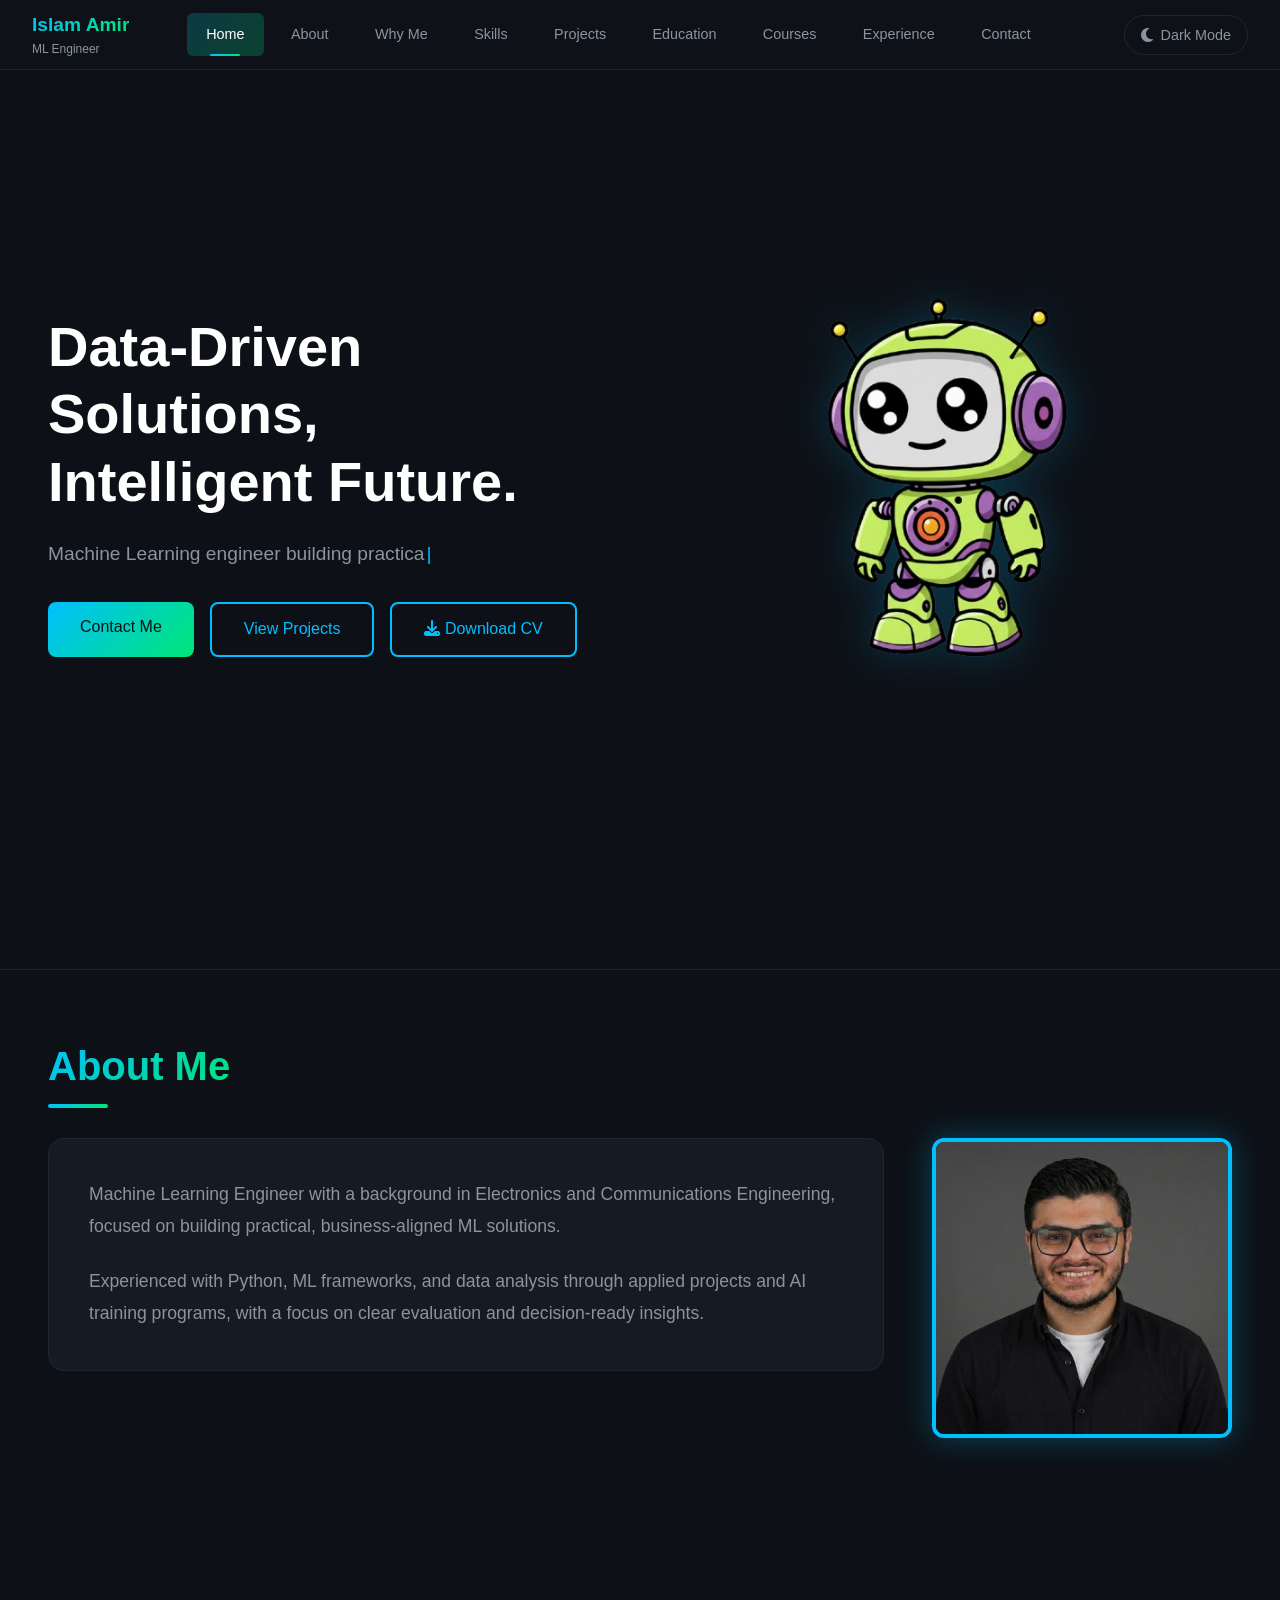
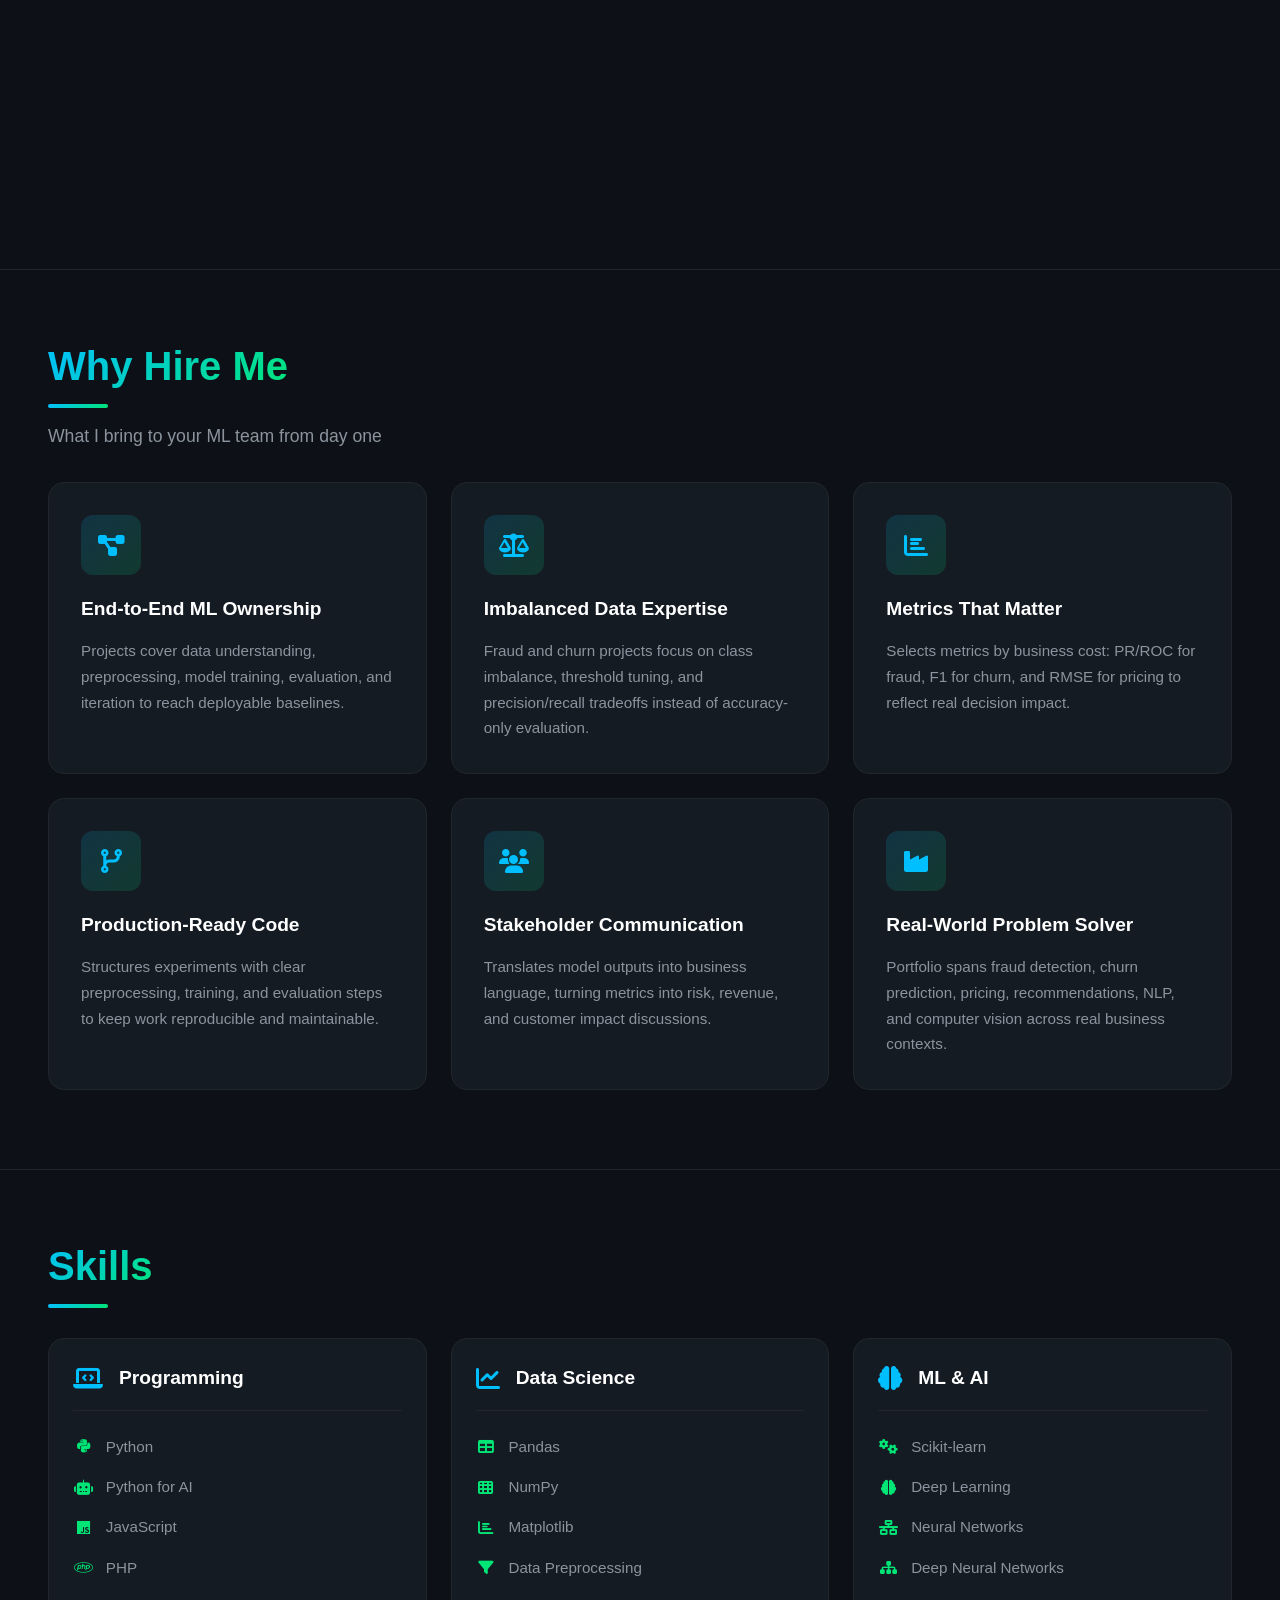
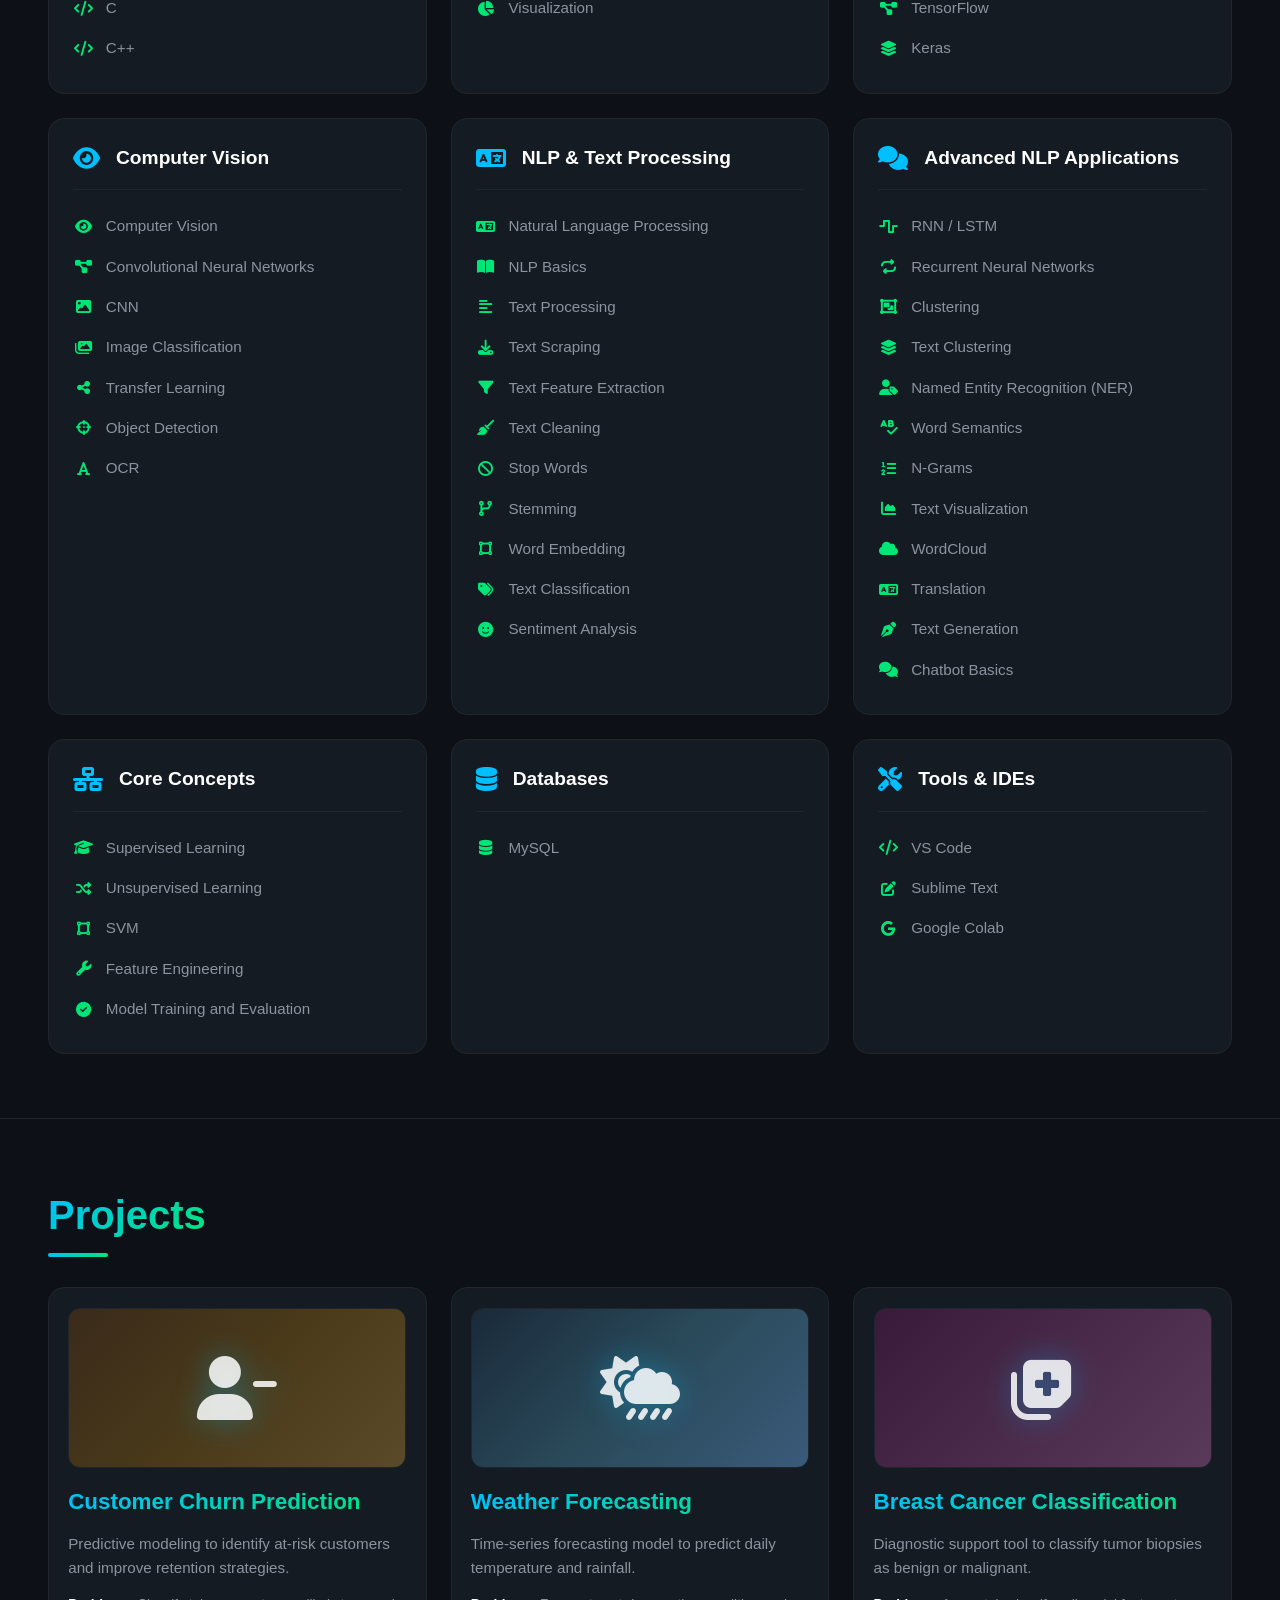
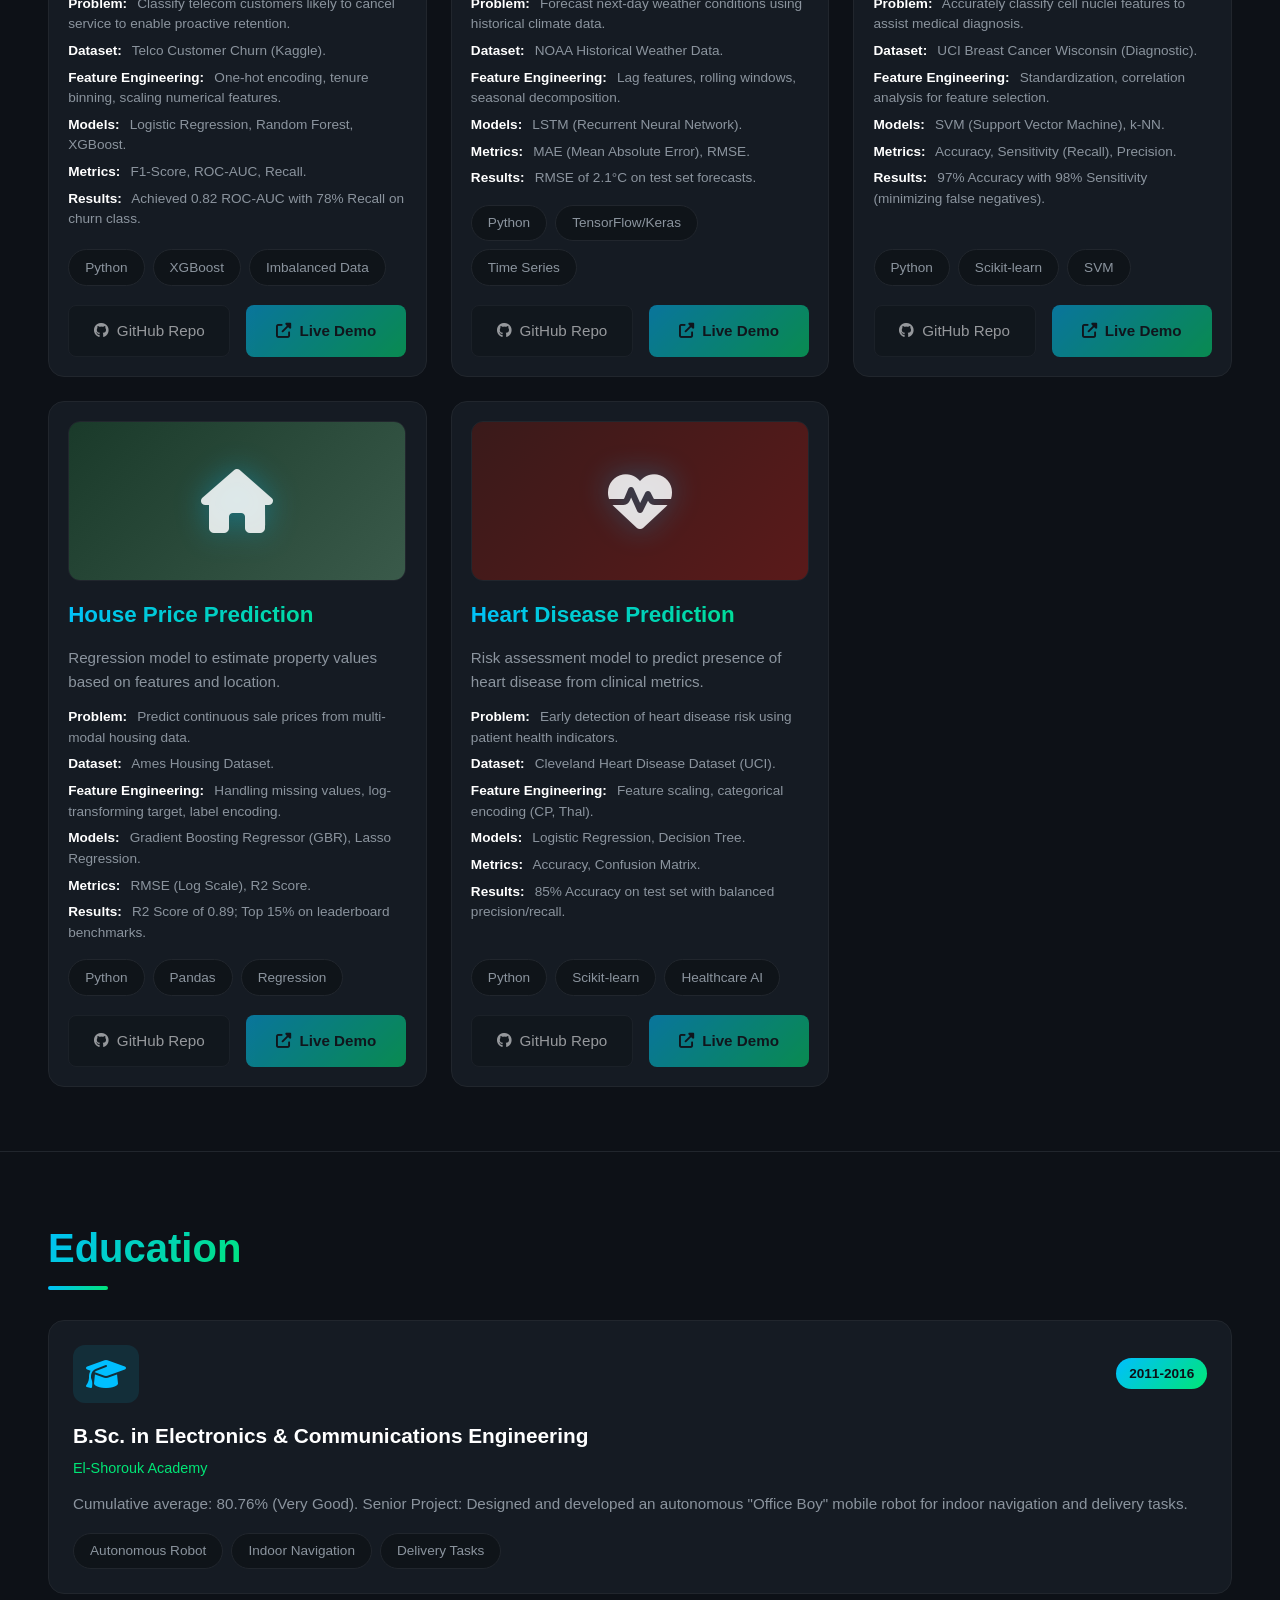
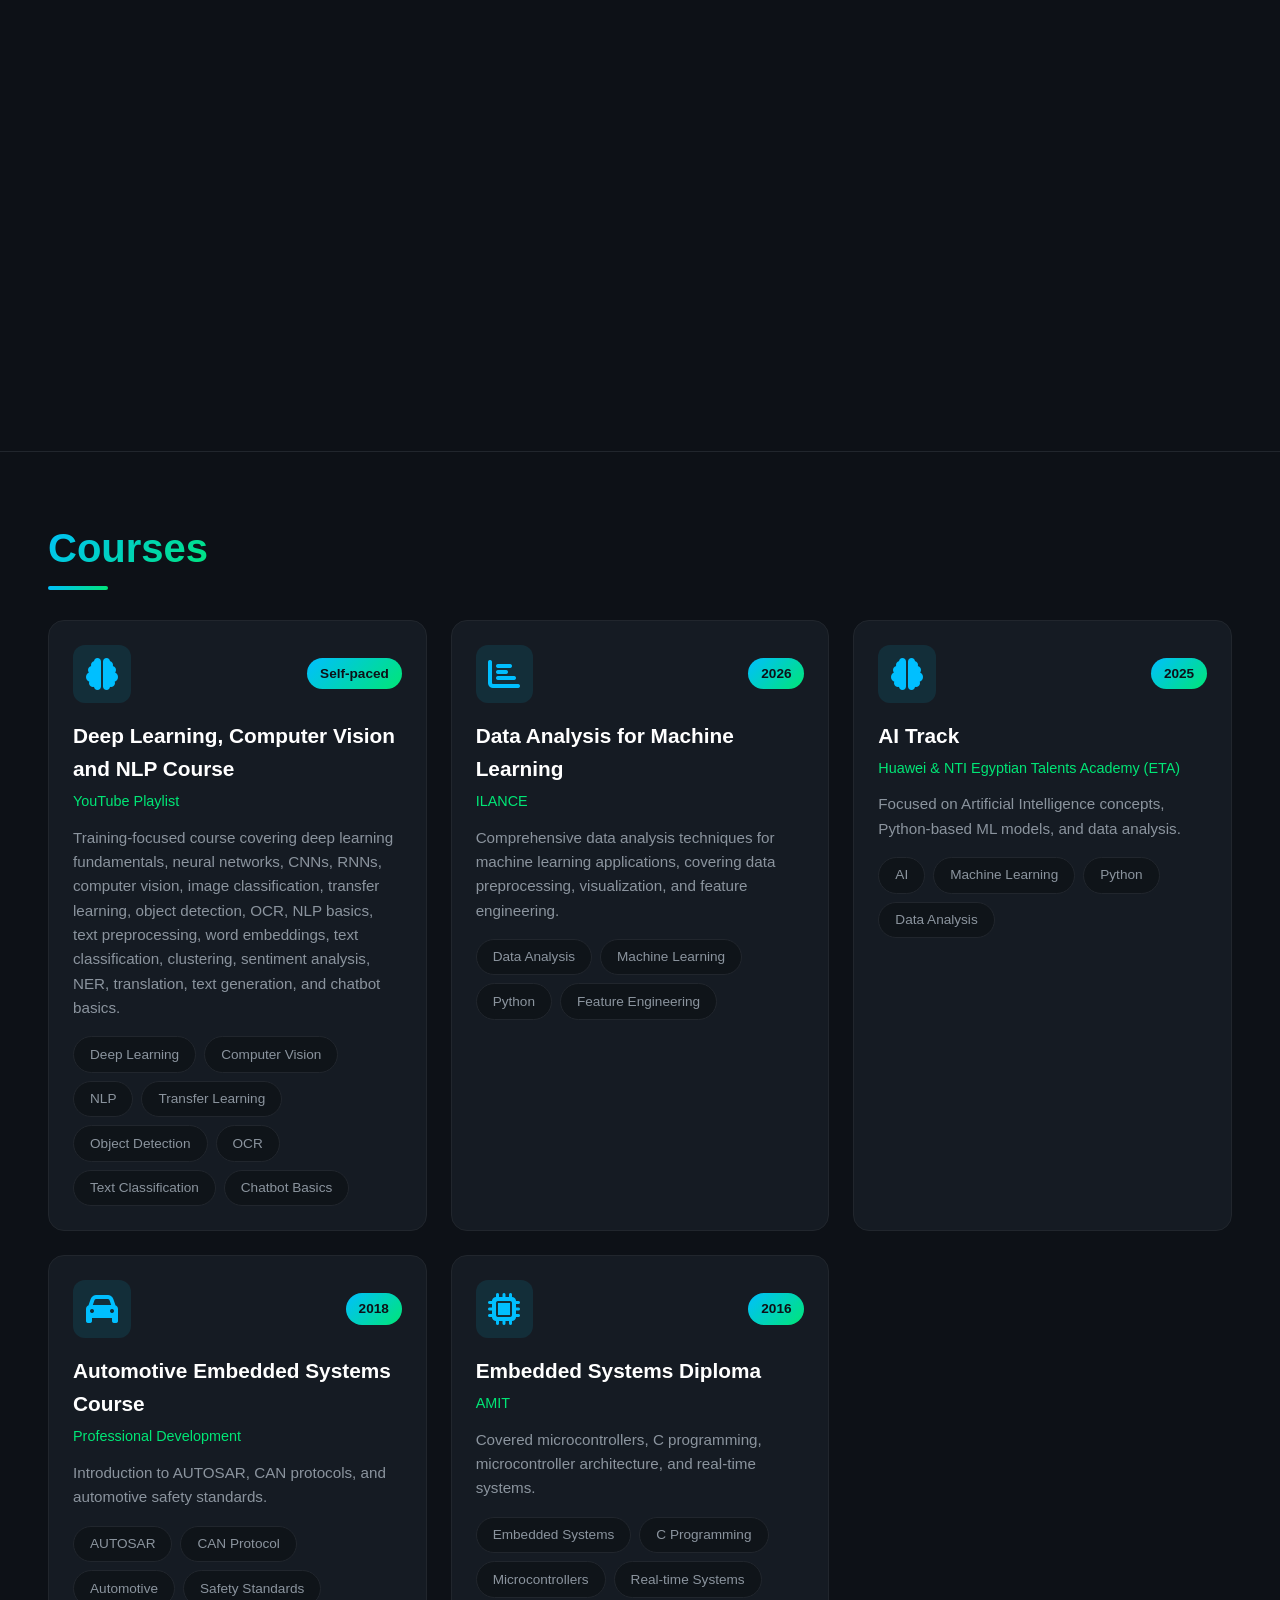
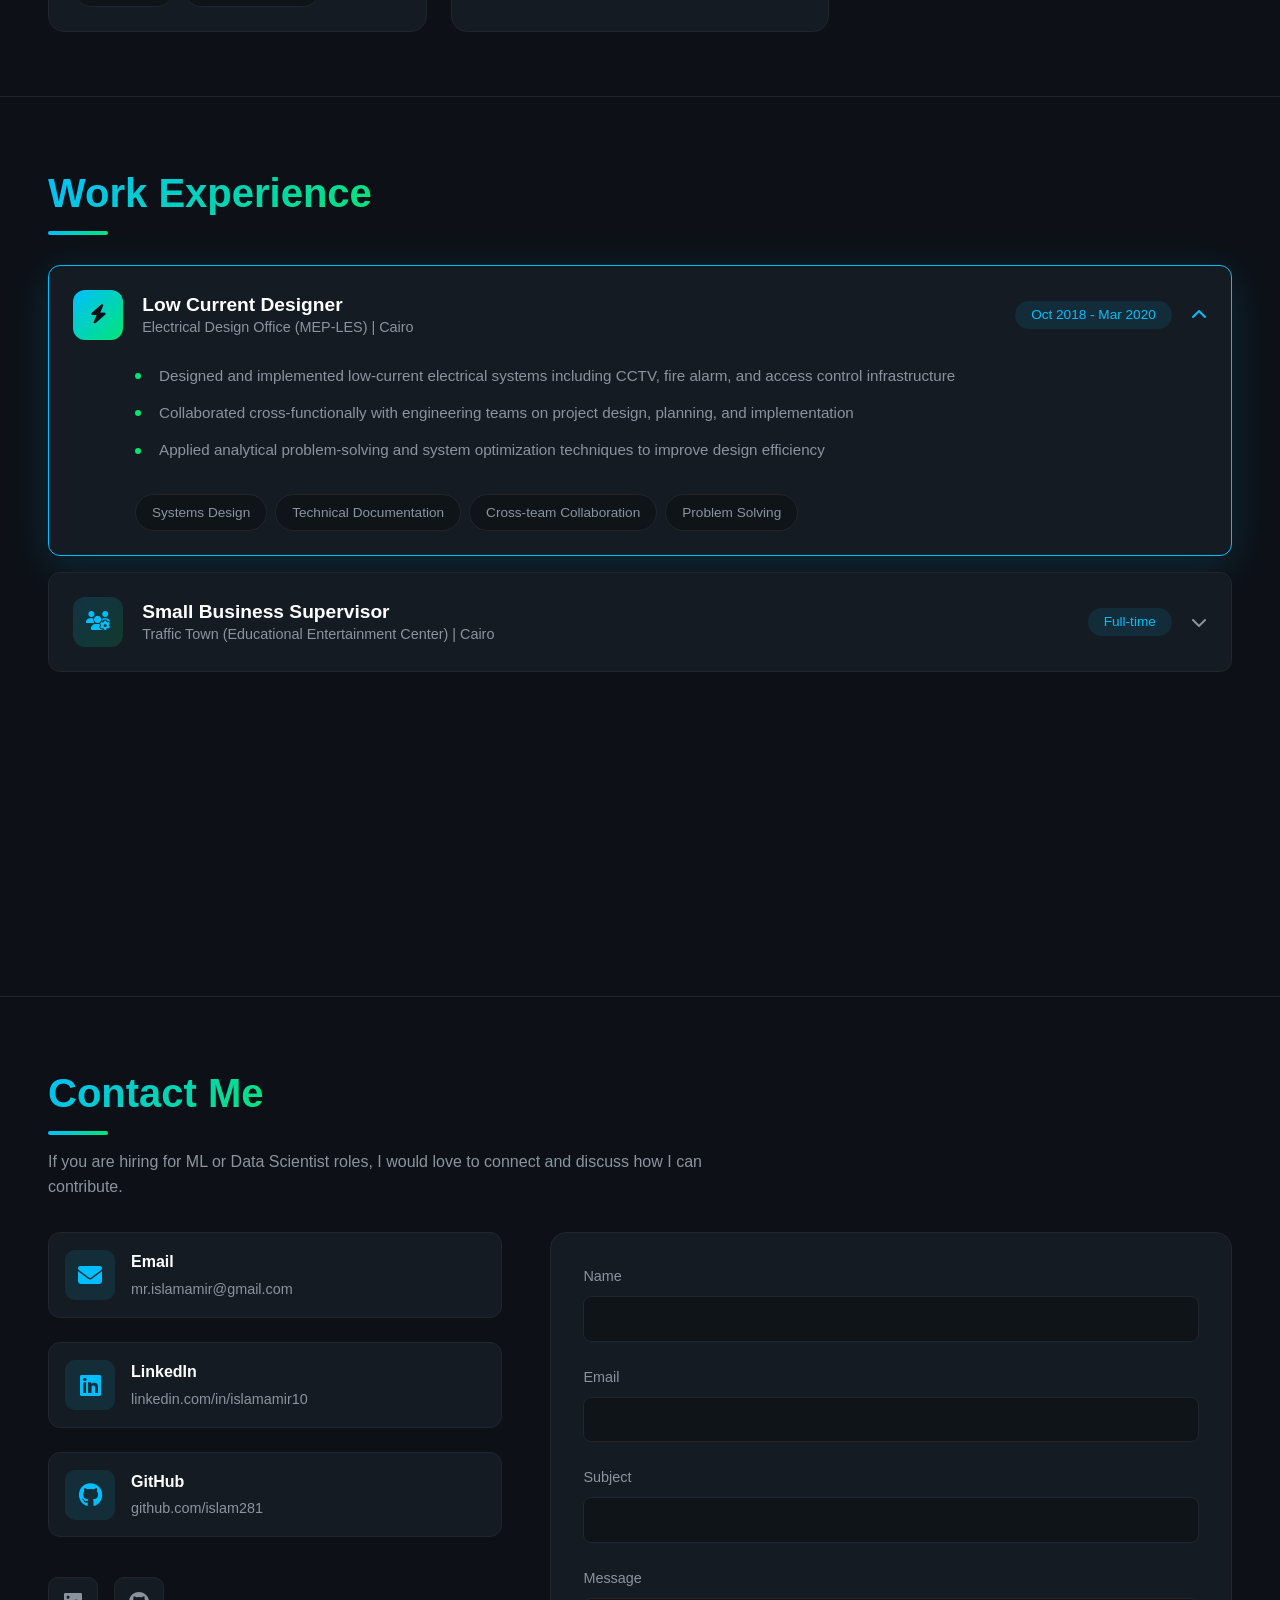
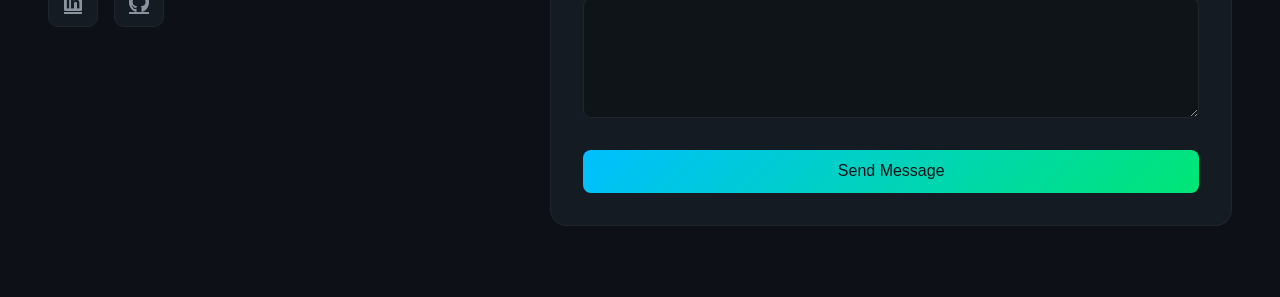
==== commit 0dd99051: "Add files via upload" ====
--- a/index.html
+++ b/index.html
@@ -656,6 +656,7 @@
         </section>
     </main>
 
+    <script src="config.js"></script>
     <script src="js/main.js"></script>
 </body>
 </html>
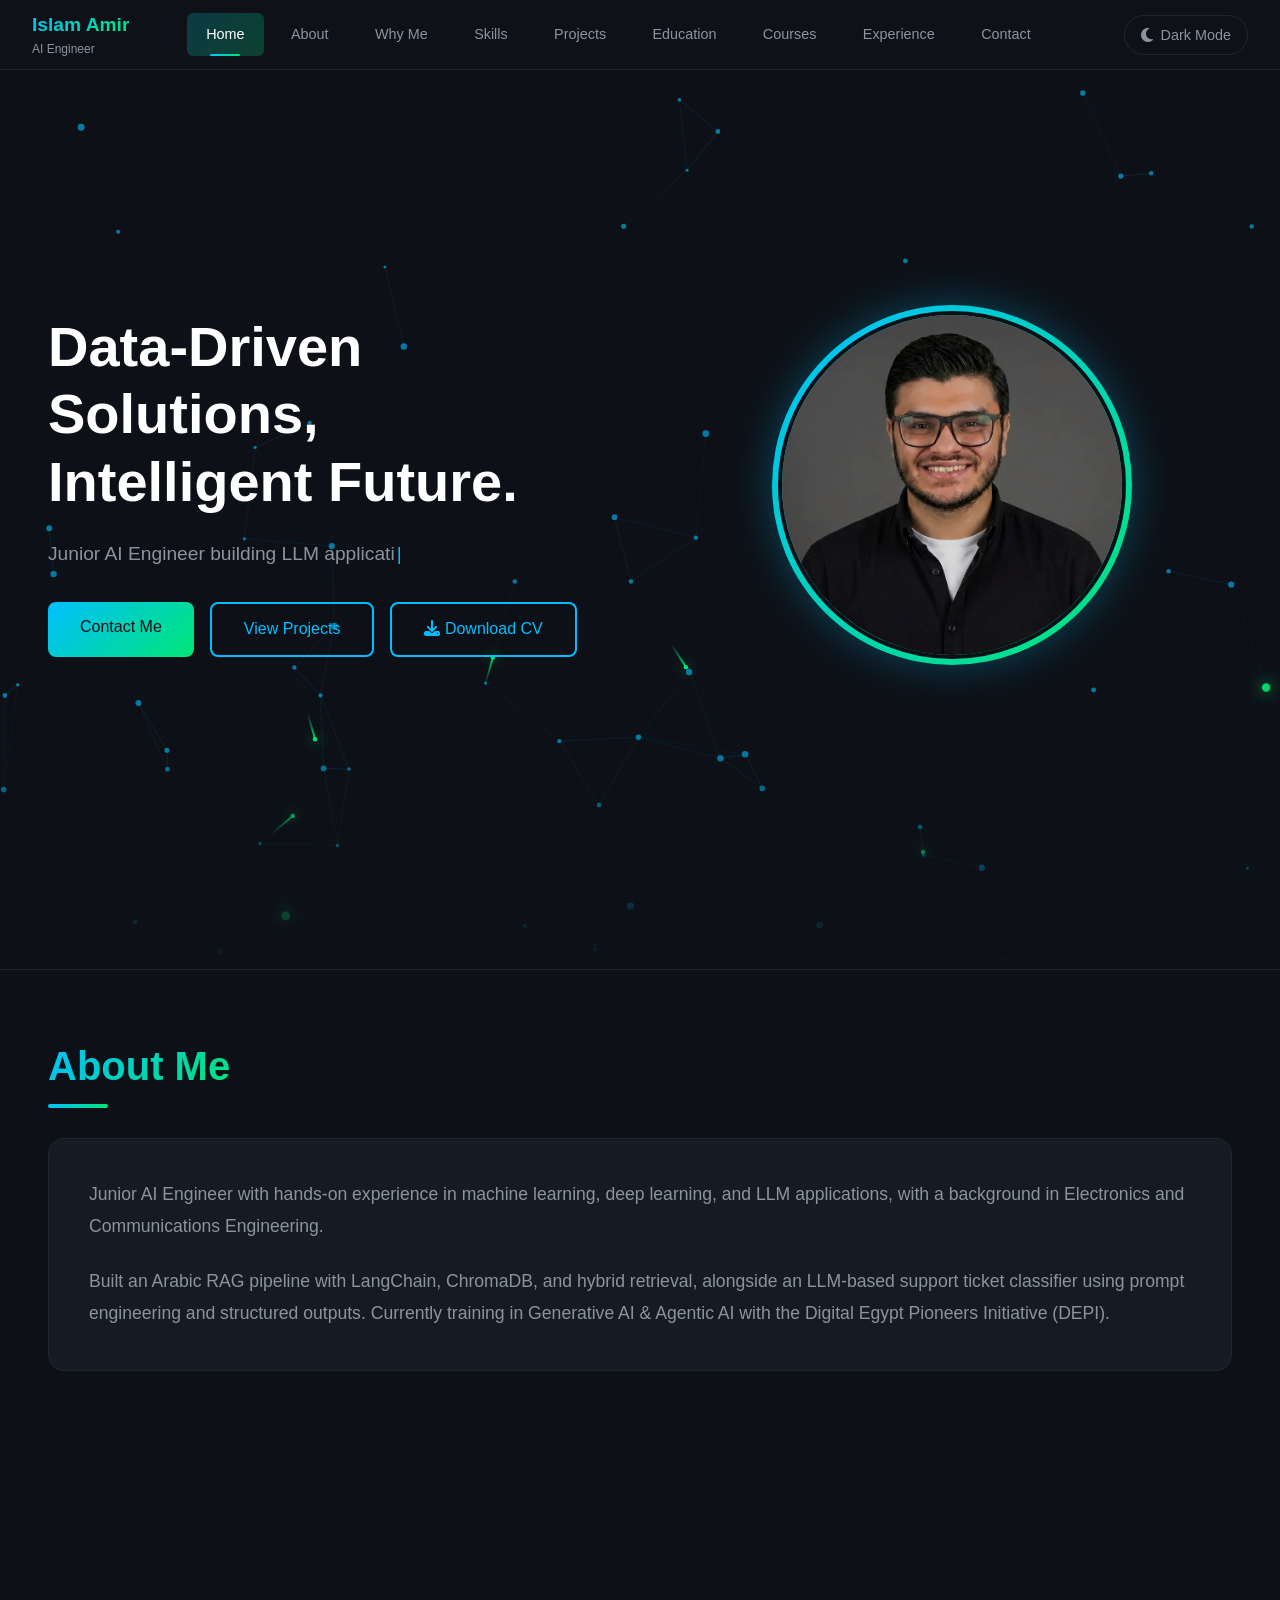
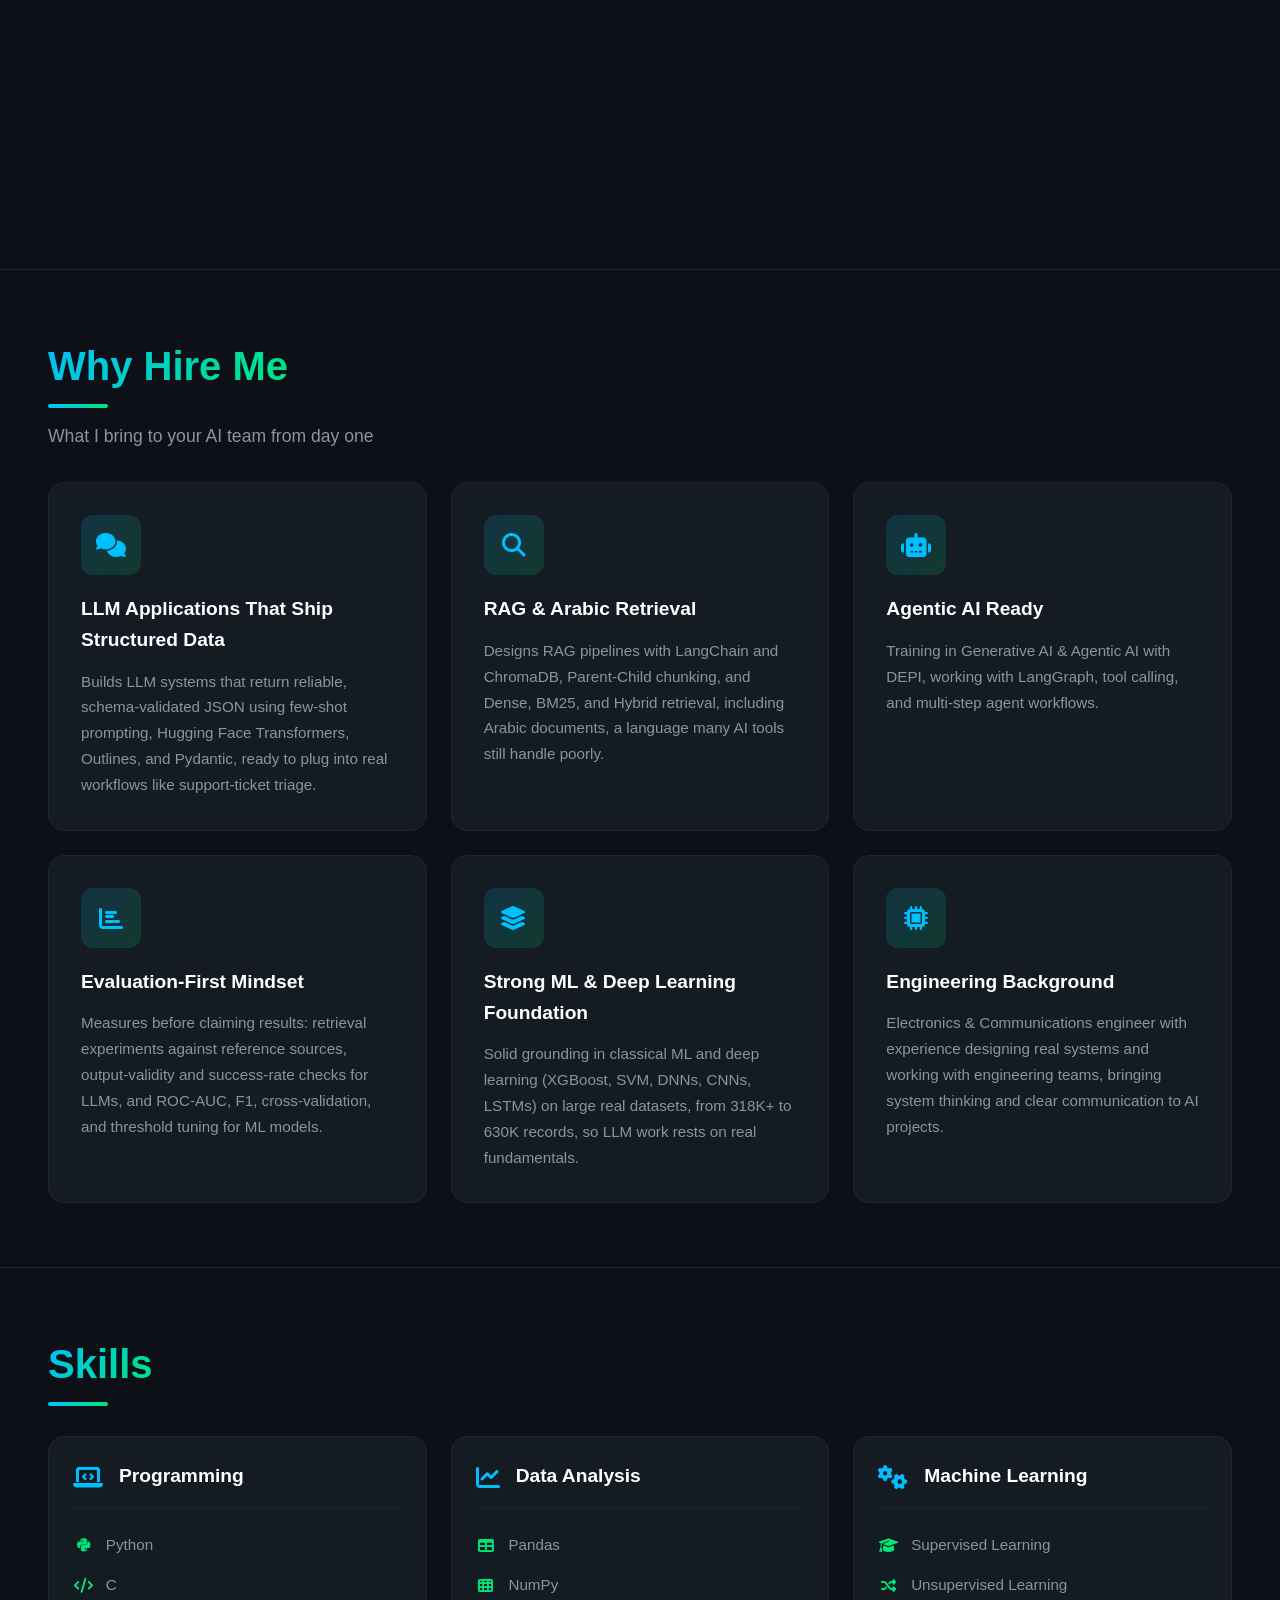
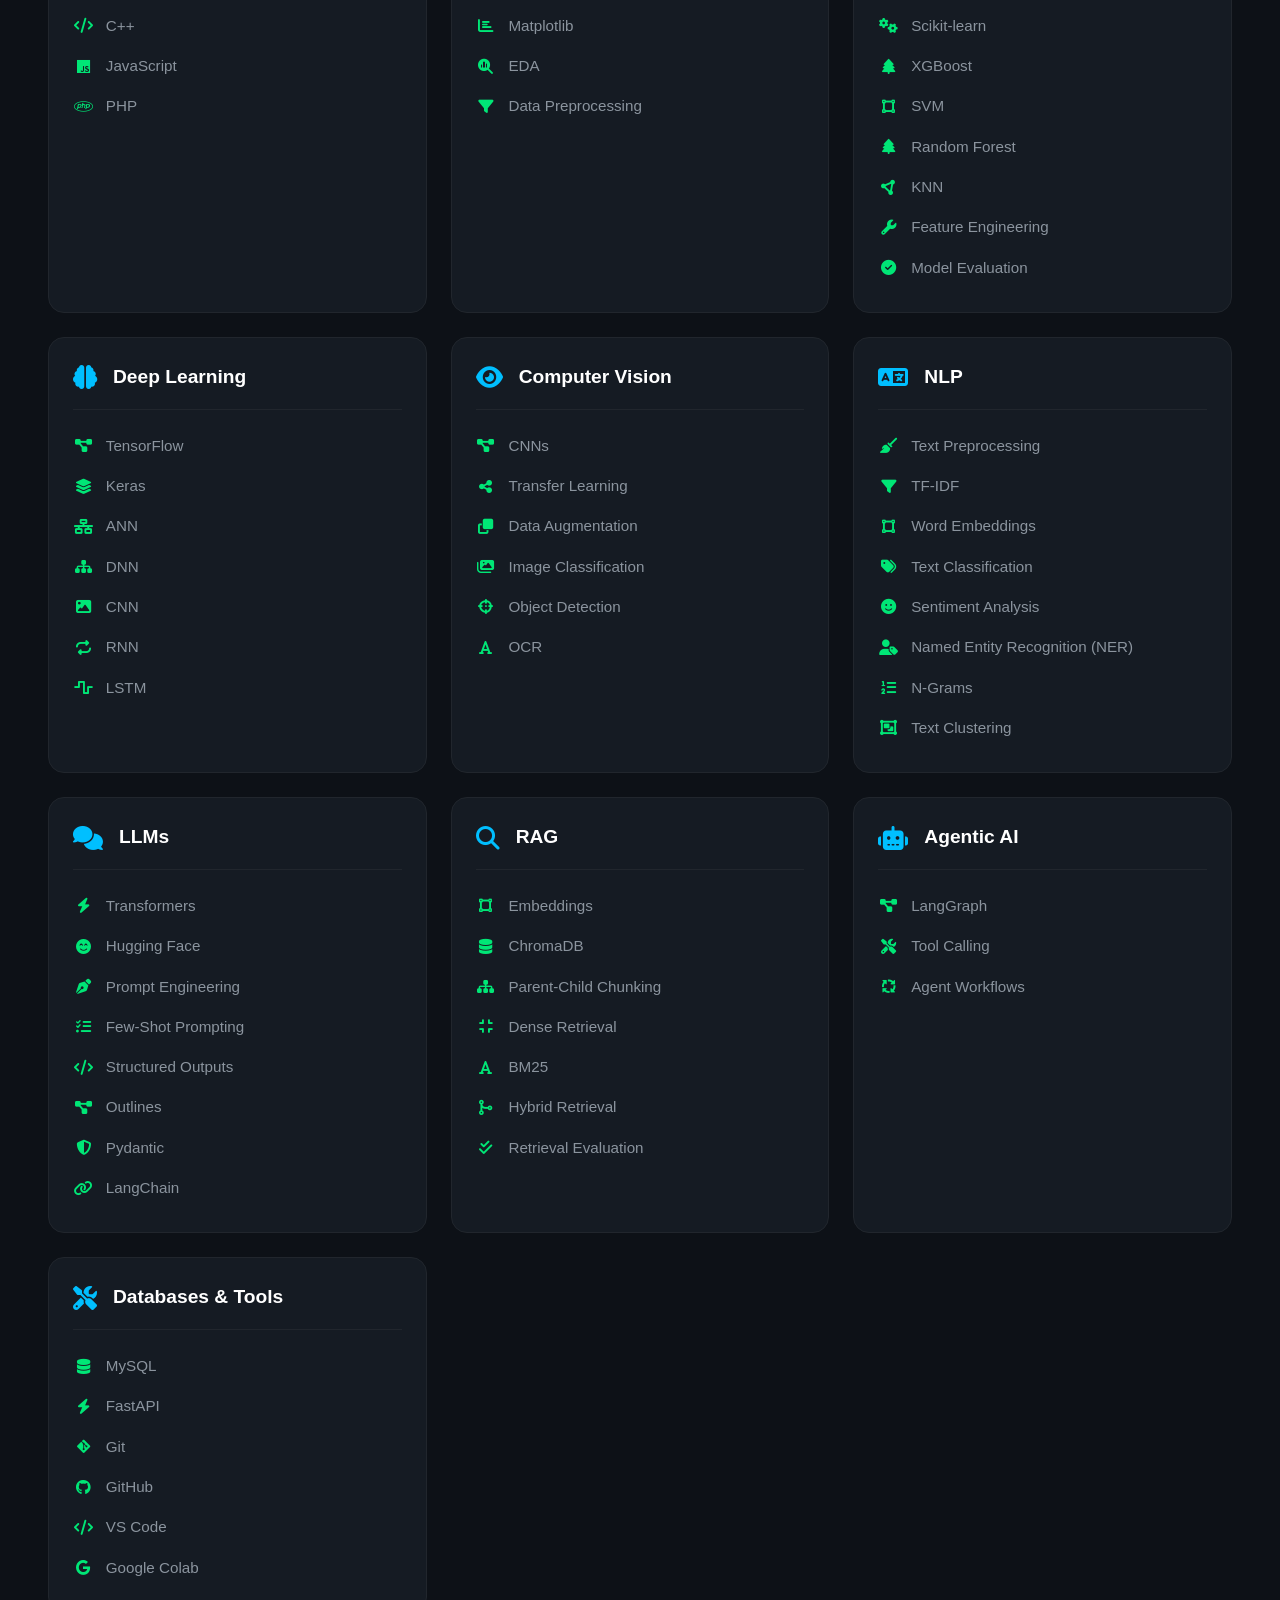
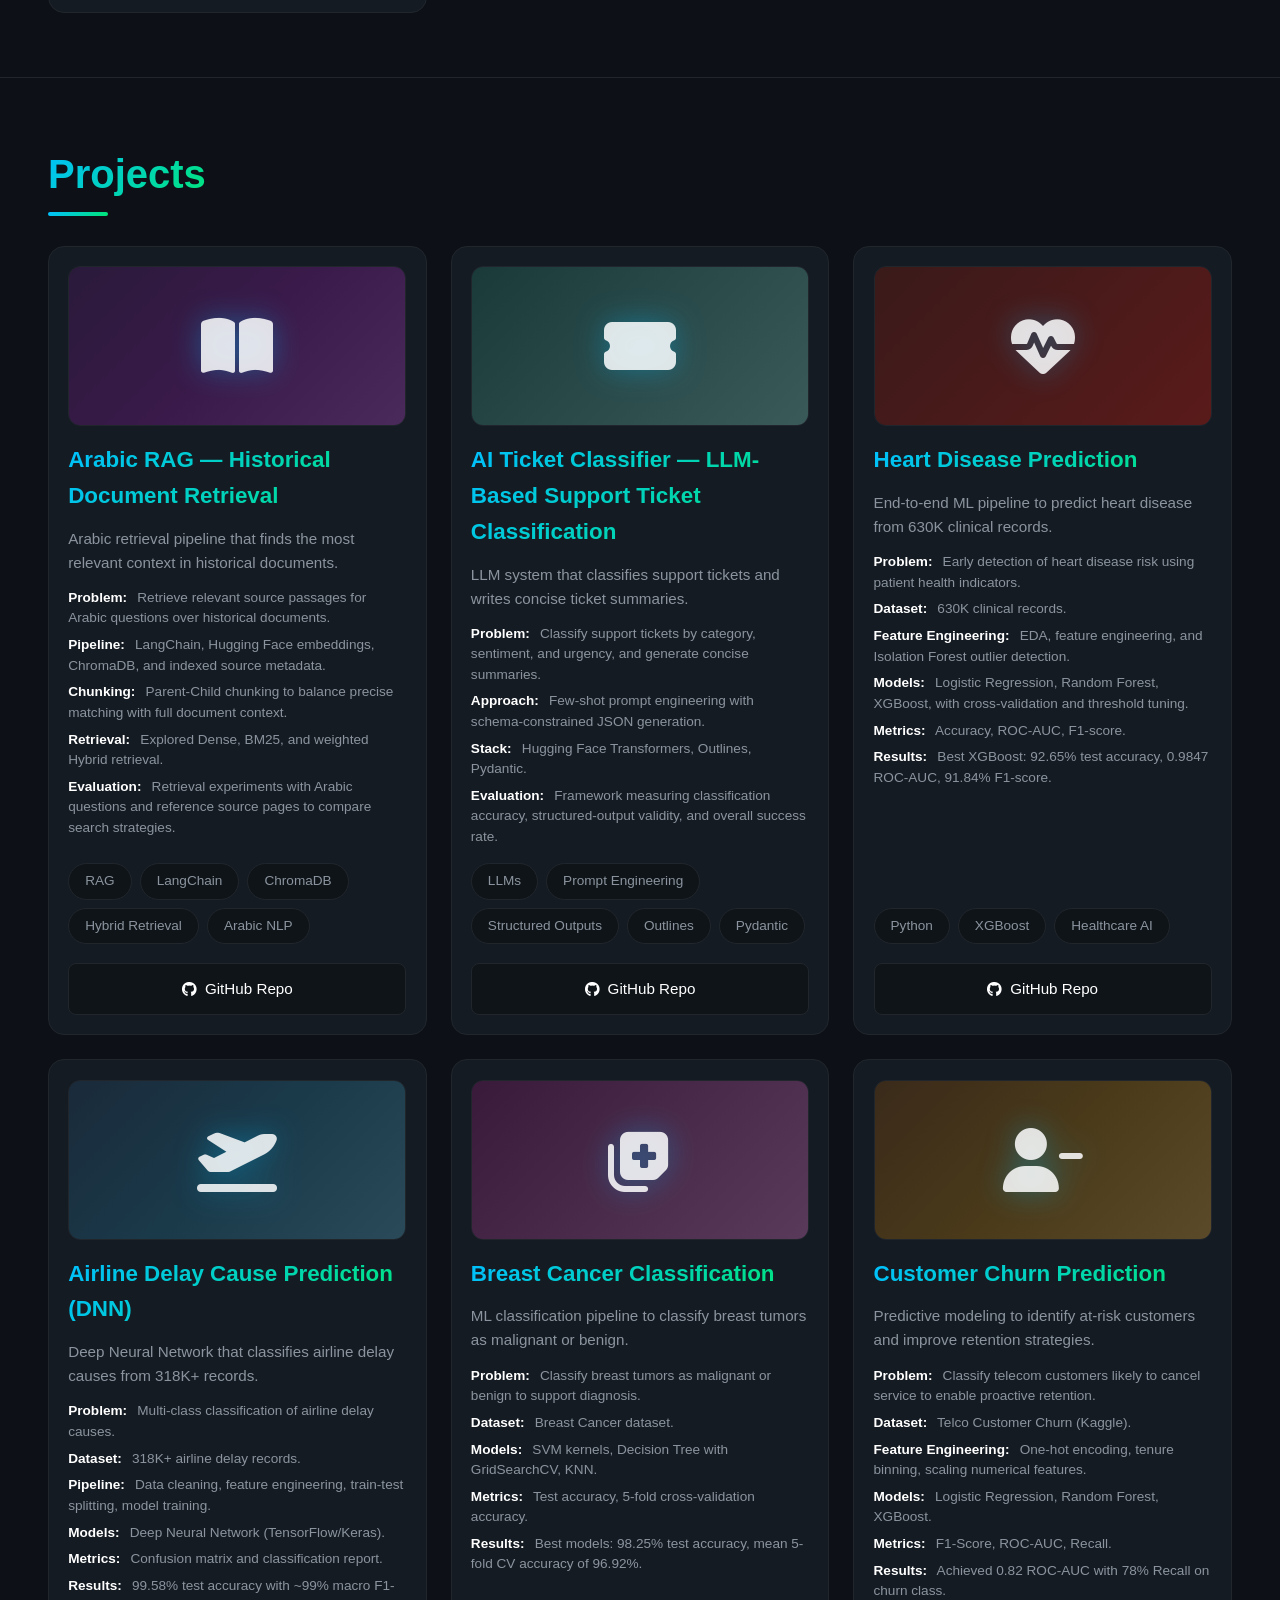
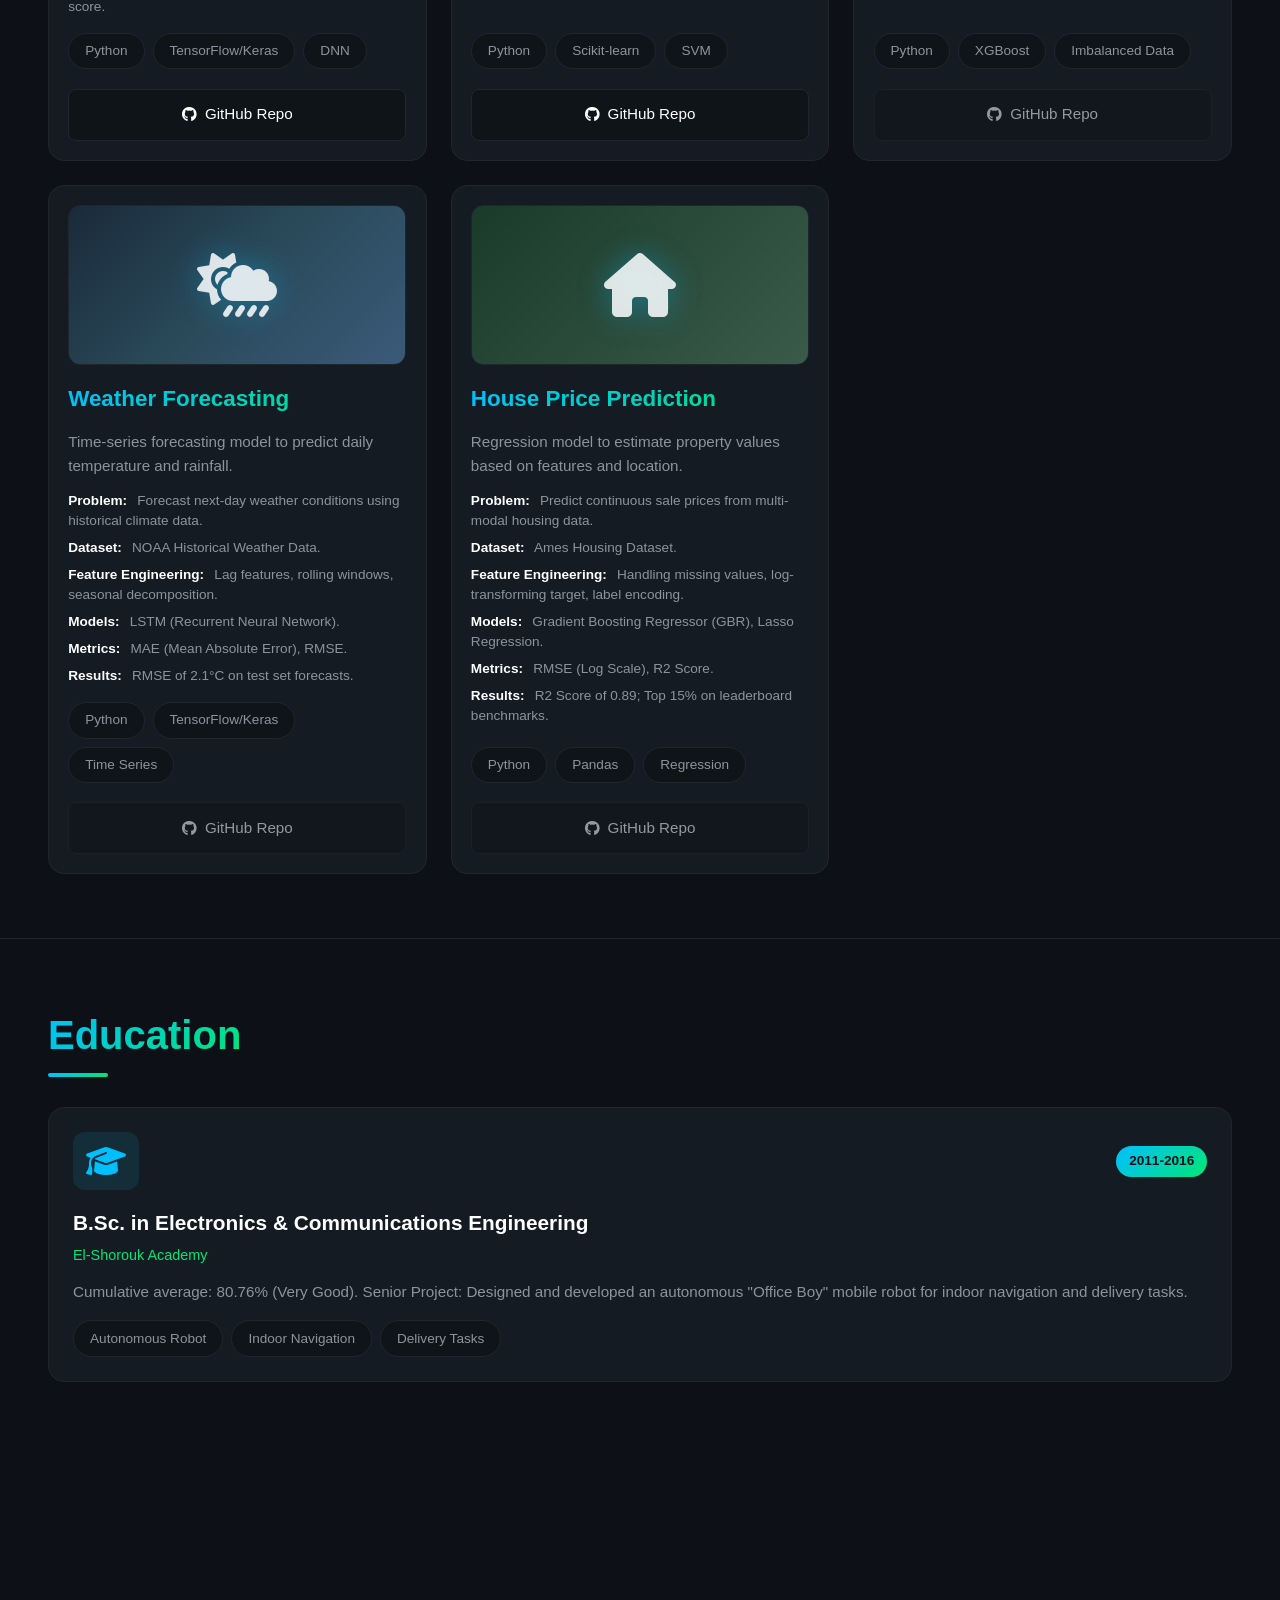
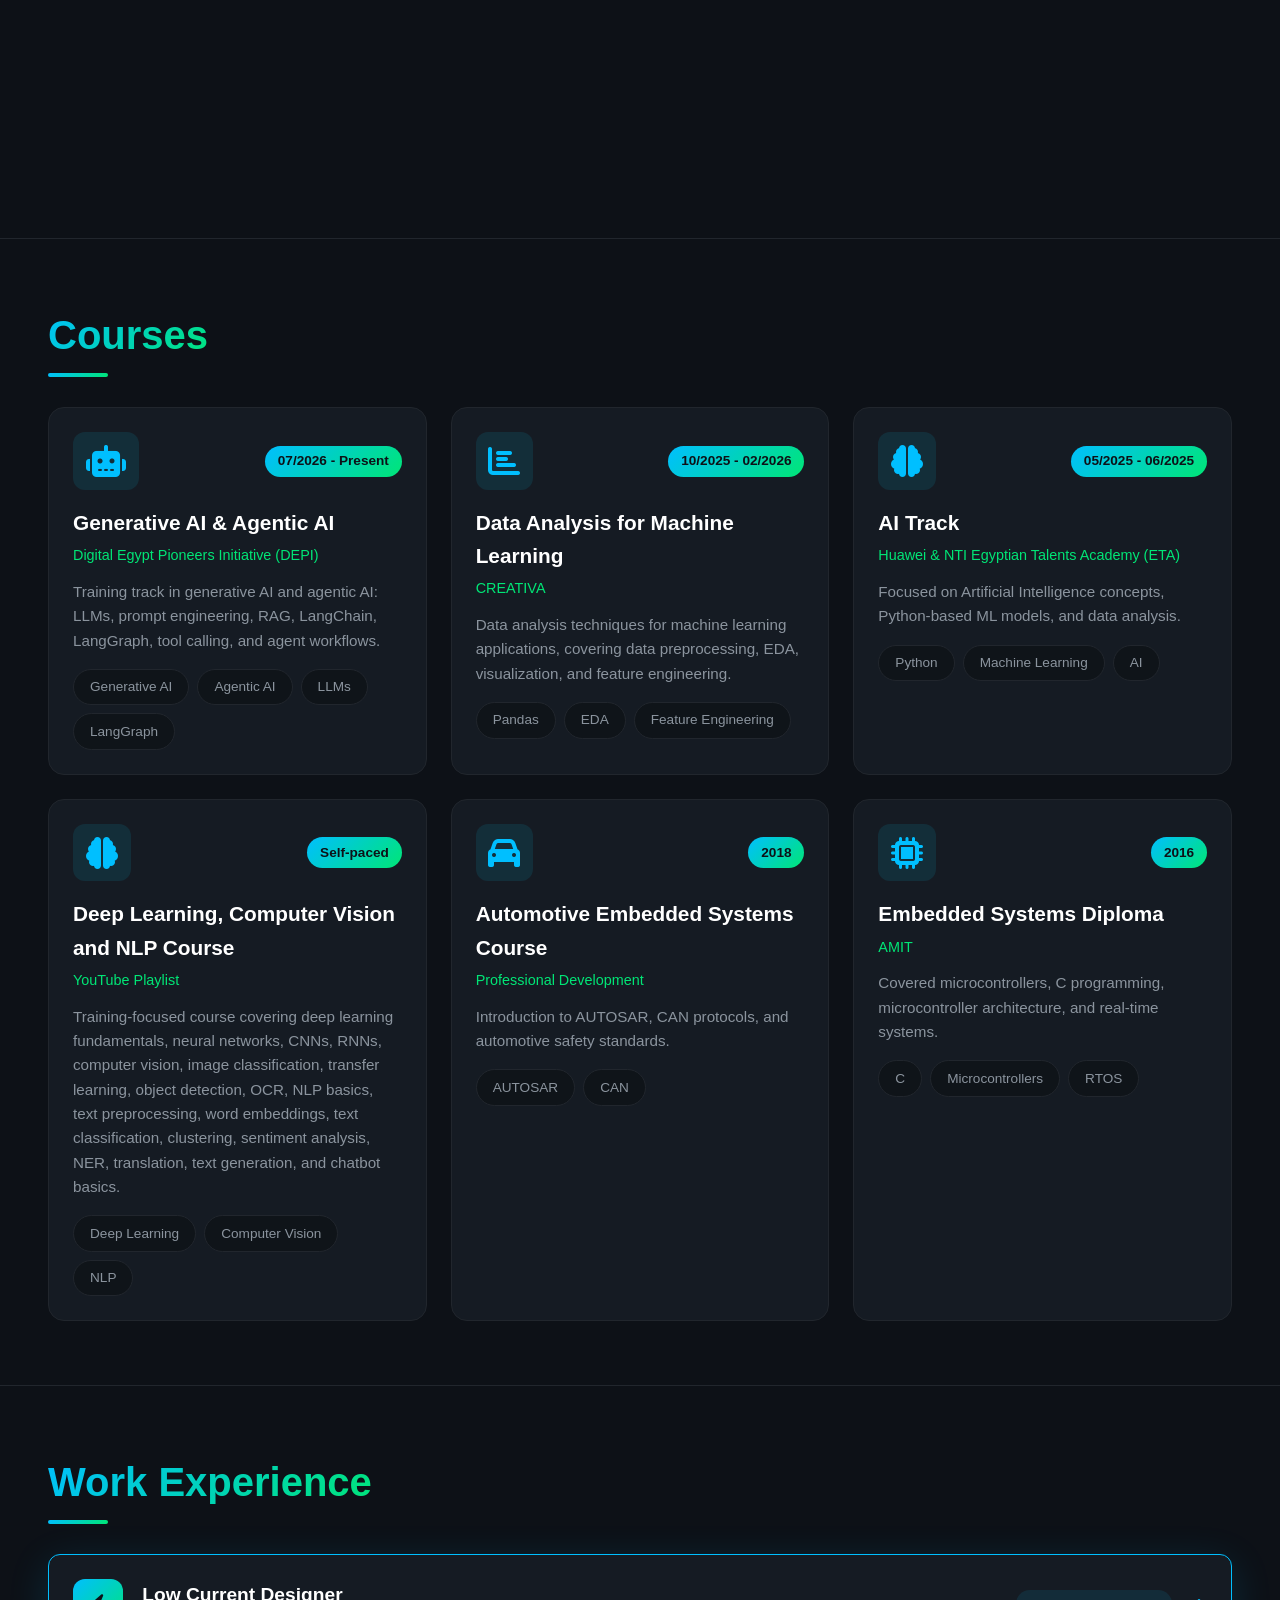
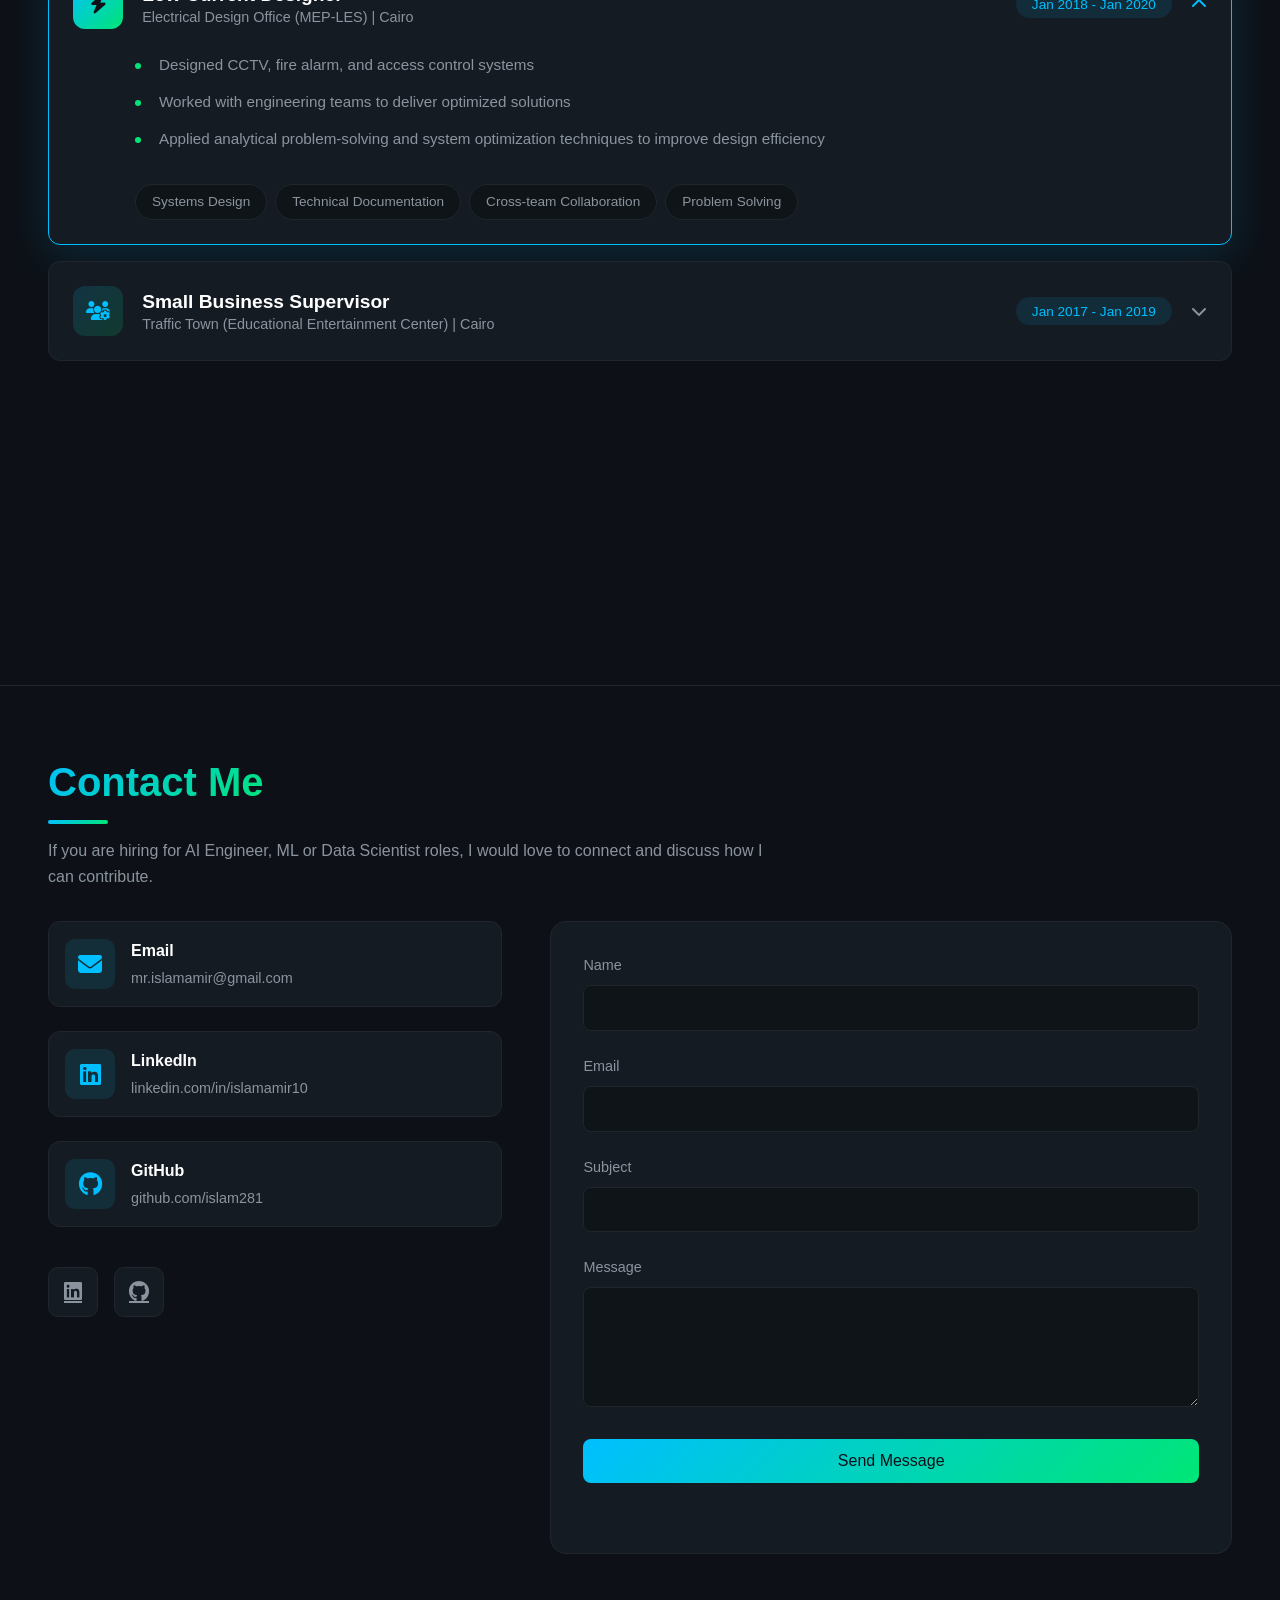
==== commit 86ec4233: "Add files via upload" ====
--- a/index.html
+++ b/index.html
@@ -3,7 +3,7 @@
 <head>
     <meta charset="UTF-8">
     <meta name="viewport" content="width=device-width, initial-scale=1.0">
-    <title>Islam Amir - Machine Learning Engineer</title>
+    <title>Islam Amir - AI Engineer</title>
     <link rel="stylesheet" href="css/styles.css">
     <link rel="stylesheet" href="https://cdnjs.cloudflare.com/ajax/libs/font-awesome/6.4.0/css/all.min.css">
 </head>
@@ -14,7 +14,7 @@
             <div class="logo">
                 <div class="logo-text">
                     <h1 class="logo-name">Islam Amir</h1>
-                    <p class="logo-title">ML Engineer</p>
+                    <p class="logo-title">AI Engineer</p>
                 </div>
             </div>
             
@@ -45,10 +45,11 @@
     <main class="main-content">
         <!-- Home Section -->
         <section id="home" class="section active">
+            <canvas class="neural-bg" id="neuralBg" aria-hidden="true"></canvas>
             <div class="home-content">
                 <div class="home-text">
                     <h1 class="hero-title" id="hero-title">Data-Driven Solutions,<br>Intelligent Future.</h1>
-                    <p class="hero-subtitle" id="hero-subtitle">Machine Learning engineer building practical models for fraud, churn, pricing, NLP, and computer vision problems.</p>
+                    <p class="hero-subtitle" id="hero-subtitle">Junior AI Engineer building LLM applications, Arabic RAG pipelines, and machine learning models.</p>
                     <div class="hero-buttons">
                         <a href="#contact" class="btn btn-primary">Contact Me</a>
                         <a href="#projects" class="btn btn-secondary">View Projects</a>
@@ -56,7 +57,9 @@
                     </div>
                 </div>
                 <div class="home-visual">
-                    <img src="assets/robot.png" alt="AI Robot" class="robot-img">
+                    <div class="hero-photo-frame">
+                        <img src="assets/profile-hero.jpg" alt="Islam Amir" class="hero-photo">
+                    </div>
                 </div>
             </div>
         </section>
@@ -66,11 +69,8 @@
             <h2 class="section-title">About Me</h2>
             <div class="about-container" id="about-container">
                 <div class="about-card">
-                    <p>Machine Learning Engineer with a background in Electronics and Communications Engineering, focused on building practical, business-aligned ML solutions.</p>
-                    <p>Experienced with Python, ML frameworks, and data analysis through applied projects and AI training programs, with a focus on clear evaluation and decision-ready insights.</p>
-                </div>
-                <div class="about-image-frame">
-                    <img src="assets/profile.jpg" alt="Islam Amir Mohamed Ali">
+                    <p>Junior AI Engineer with hands-on experience in machine learning, deep learning, and LLM applications, with a background in Electronics and Communications Engineering.</p>
+                    <p>Built an Arabic RAG pipeline with LangChain, ChromaDB, and hybrid retrieval, alongside an LLM-based support ticket classifier using prompt engineering and structured outputs. Currently training in Generative AI &amp; Agentic AI with the Digital Egypt Pioneers Initiative (DEPI).</p>
                 </div>
             </div>
         </section>
@@ -78,54 +78,54 @@
         <!-- USP Section - Why Hire Me -->
         <section id="usp" class="section">
             <h2 class="section-title">Why Hire Me</h2>
-            <p class="section-subtitle">What I bring to your ML team from day one</p>
+            <p class="section-subtitle">What I bring to your AI team from day one</p>
             <div class="usp-grid">
                 <div class="usp-card">
                     <div class="usp-icon">
-                        <i class="fas fa-project-diagram"></i>
-                    </div>
-                    <h3 class="usp-title">End-to-End ML Ownership</h3>
-                    <p class="usp-description">Projects cover data understanding, preprocessing, model training, evaluation, and iteration to reach deployable baselines.</p>
+                        <i class="fas fa-comments"></i>
+                    </div>
+                    <h3 class="usp-title">LLM Applications That Ship Structured Data</h3>
+                    <p class="usp-description">Builds LLM systems that return reliable, schema-validated JSON using few-shot prompting, Hugging Face Transformers, Outlines, and Pydantic, ready to plug into real workflows like support-ticket triage.</p>
                 </div>
                 
                 <div class="usp-card">
                     <div class="usp-icon">
-                        <i class="fas fa-balance-scale"></i>
-                    </div>
-                    <h3 class="usp-title">Imbalanced Data Expertise</h3>
-                    <p class="usp-description">Fraud and churn projects focus on class imbalance, threshold tuning, and precision/recall tradeoffs instead of accuracy-only evaluation.</p>
+                        <i class="fas fa-magnifying-glass"></i>
+                    </div>
+                    <h3 class="usp-title">RAG &amp; Arabic Retrieval</h3>
+                    <p class="usp-description">Designs RAG pipelines with LangChain and ChromaDB, Parent-Child chunking, and Dense, BM25, and Hybrid retrieval, including Arabic documents, a language many AI tools still handle poorly.</p>
+                </div>
+                
+                <div class="usp-card">
+                    <div class="usp-icon">
+                        <i class="fas fa-robot"></i>
+                    </div>
+                    <h3 class="usp-title">Agentic AI Ready</h3>
+                    <p class="usp-description">Training in Generative AI &amp; Agentic AI with DEPI, working with LangGraph, tool calling, and multi-step agent workflows.</p>
                 </div>
                 
                 <div class="usp-card">
                     <div class="usp-icon">
                         <i class="fas fa-chart-bar"></i>
                     </div>
-                    <h3 class="usp-title">Metrics That Matter</h3>
-                    <p class="usp-description">Selects metrics by business cost: PR/ROC for fraud, F1 for churn, and RMSE for pricing to reflect real decision impact.</p>
+                    <h3 class="usp-title">Evaluation-First Mindset</h3>
+                    <p class="usp-description">Measures before claiming results: retrieval experiments against reference sources, output-validity and success-rate checks for LLMs, and ROC-AUC, F1, cross-validation, and threshold tuning for ML models.</p>
                 </div>
                 
                 <div class="usp-card">
                     <div class="usp-icon">
-                        <i class="fas fa-code-branch"></i>
-                    </div>
-                    <h3 class="usp-title">Production-Ready Code</h3>
-                    <p class="usp-description">Structures experiments with clear preprocessing, training, and evaluation steps to keep work reproducible and maintainable.</p>
+                        <i class="fas fa-layer-group"></i>
+                    </div>
+                    <h3 class="usp-title">Strong ML &amp; Deep Learning Foundation</h3>
+                    <p class="usp-description">Solid grounding in classical ML and deep learning (XGBoost, SVM, DNNs, CNNs, LSTMs) on large real datasets, from 318K+ to 630K records, so LLM work rests on real fundamentals.</p>
                 </div>
                 
                 <div class="usp-card">
                     <div class="usp-icon">
-                        <i class="fas fa-users"></i>
-                    </div>
-                    <h3 class="usp-title">Stakeholder Communication</h3>
-                    <p class="usp-description">Translates model outputs into business language, turning metrics into risk, revenue, and customer impact discussions.</p>
-                </div>
-                
-                <div class="usp-card">
-                    <div class="usp-icon">
-                        <i class="fas fa-industry"></i>
-                    </div>
-                    <h3 class="usp-title">Real-World Problem Solver</h3>
-                    <p class="usp-description">Portfolio spans fraud detection, churn prediction, pricing, recommendations, NLP, and computer vision across real business contexts.</p>
+                        <i class="fas fa-microchip"></i>
+                    </div>
+                    <h3 class="usp-title">Engineering Background</h3>
+                    <p class="usp-description">Electronics &amp; Communications engineer with experience designing real systems and working with engineering teams, bringing system thinking and clear communication to AI projects.</p>
                 </div>
             </div>
         </section>
@@ -303,7 +303,6 @@
                     </div>
                     <div class="project-links">
                         <a href="#" class="btn-code btn-disabled" aria-disabled="true"><i class="fab fa-github"></i> GitHub Repo</a>
-                        <a href="#" class="btn-demo btn-disabled" aria-disabled="true"><i class="fas fa-external-link-alt"></i> Live Demo</a>
                     </div>
                 </div>
 
@@ -333,7 +332,6 @@
                     </div>
                     <div class="project-links">
                         <a href="#" class="btn-code btn-disabled" aria-disabled="true"><i class="fab fa-github"></i> GitHub Repo</a>
-                        <a href="#" class="btn-demo btn-disabled" aria-disabled="true"><i class="fas fa-external-link-alt"></i> Live Demo</a>
                     </div>
                 </div>
 
@@ -363,7 +361,6 @@
                     </div>
                     <div class="project-links">
                         <a href="#" class="btn-code btn-disabled" aria-disabled="true"><i class="fab fa-github"></i> GitHub Repo</a>
-                        <a href="#" class="btn-demo btn-disabled" aria-disabled="true"><i class="fas fa-external-link-alt"></i> Live Demo</a>
                     </div>
                 </div>
 
@@ -393,7 +390,6 @@
                     </div>
                     <div class="project-links">
                         <a href="#" class="btn-code btn-disabled" aria-disabled="true"><i class="fab fa-github"></i> GitHub Repo</a>
-                        <a href="#" class="btn-demo btn-disabled" aria-disabled="true"><i class="fas fa-external-link-alt"></i> Live Demo</a>
                     </div>
                 </div>
 
@@ -423,7 +419,6 @@
                     </div>
                     <div class="project-links">
                         <a href="#" class="btn-code btn-disabled" aria-disabled="true"><i class="fab fa-github"></i> GitHub Repo</a>
-                        <a href="#" class="btn-demo btn-disabled" aria-disabled="true"><i class="fas fa-external-link-alt"></i> Live Demo</a>
                     </div>
                 </div>
             </div>
@@ -602,7 +597,7 @@
         <!-- Contact Section -->
         <section id="contact" class="section">
             <h2 class="section-title">Contact Me</h2>
-            <p class="contact-intro">If you are hiring for ML or Data Scientist roles, I would love to connect and discuss how I can contribute.</p>
+            <p class="contact-intro">If you are hiring for AI Engineer, ML or Data Scientist roles, I would love to connect and discuss how I can contribute.</p>
             <div class="contact-container">
                 <div class="contact-info">
                     <div class="contact-item">
@@ -632,7 +627,10 @@
                     </div>
                 </div>
                 
-                <form class="contact-form">
+                <form class="contact-form" action="https://formsubmit.co/mr.islamamir@gmail.com" method="POST" data-ajax-action="https://formsubmit.co/ajax/mr.islamamir@gmail.com" data-fallback-email="mr.islamamir@gmail.com">
+                    <input type="hidden" name="_subject" value="New portfolio message">
+                    <input type="hidden" name="_template" value="table">
+                    <input type="hidden" name="_captcha" value="false">
                     <div class="form-group">
                         <label for="name">Name</label>
                         <input type="text" id="name" name="name" required>
@@ -656,7 +654,7 @@
         </section>
     </main>
 
-    <script src="config.js"></script>
+    <script src="js/data.js"></script>
     <script src="js/main.js"></script>
 </body>
 </html>
--- a/css/styles.css
+++ b/css/styles.css
@@ -250,6 +250,7 @@
     margin-top: var(--header-height);
     background: var(--bg-primary);
     overflow-y: auto;
+    overflow-x: hidden;
     scroll-behavior: smooth;
 }
 
@@ -301,6 +302,25 @@
 }
 
 /* ===== Home Section ===== */
+/* Neural network background (Home) */
+#home {
+    position: relative;
+    isolation: isolate;
+}
+
+.neural-bg {
+    position: absolute;
+    top: 0;
+    left: calc(50% - 50vw);
+    width: 100vw;
+    height: 100%;
+    z-index: -1;
+    pointer-events: none;
+    display: block;
+    -webkit-mask-image: linear-gradient(to bottom, #000 75%, transparent 100%);
+    mask-image: linear-gradient(to bottom, #000 75%, transparent 100%);
+}
+
 .home-content {
     display: flex;
     align-items: center;
@@ -377,25 +397,35 @@
     align-items: center;
 }
 
-.robot-img {
+/* Hero Profile Photo */
+.hero-photo-frame {
+    width: 360px;
+    height: 360px;
+    max-width: 80vw;
+    max-height: 80vw;
+    border-radius: 50%;
+    padding: 6px;
+    background: var(--accent-gradient);
+    box-shadow: 0 0 40px rgba(0, 191, 255, 0.3);
+    transition: var(--transition);
+}
+
+.hero-photo {
     width: 100%;
-    max-width: 450px;
-    height: auto;
-    filter: drop-shadow(0 0 20px rgba(0, 191, 255, 0.2));
-    animation: scanningRobot 5s ease-in-out infinite;
-    transform-origin: bottom center; /* Pivot from feet for stability */
-    transition: var(--transition);
-}
-
-@keyframes scanningRobot {
-    0%, 100% { transform: rotate(0deg); }
-    25% { transform: rotate(3deg); } /* Lean Right */
-    75% { transform: rotate(-3deg); } /* Lean Left */
-}
-
-/* Light Mode Adjustment for Robot */
-[data-theme="light"] .robot-img {
-    filter: grayscale(0.4) brightness(1.05) contrast(1.1) drop-shadow(0 15px 30px rgba(0, 0, 0, 0.2));
+    height: 100%;
+    border-radius: 50%;
+    object-fit: cover;
+    object-position: center top;
+    display: block;
+    border: 4px solid var(--bg-primary, #0d1117);
+}
+
+.hero-photo-frame:hover {
+    box-shadow: 0 0 60px rgba(0, 191, 255, 0.5);
+}
+
+[data-theme="light"] .hero-photo-frame {
+    box-shadow: 0 15px 30px rgba(0, 0, 0, 0.2);
 }
 
 /* ===== About Section ===== */
@@ -1243,6 +1273,31 @@
 
 .contact-form .btn {
     width: 100%;
+}
+
+.contact-form .btn:disabled {
+    cursor: not-allowed;
+    opacity: 0.65;
+}
+
+.form-status {
+    margin-top: 1rem;
+    min-height: 1.4rem;
+    color: var(--text-secondary);
+    font-size: 0.95rem;
+    text-align: center;
+}
+
+.form-status.success {
+    color: var(--accent-green);
+}
+
+.form-status.error {
+    color: #ff6b6b;
+}
+
+.form-status.loading {
+    color: var(--accent-cyan);
 }
 
 /* ===== Responsive Design ===== */
